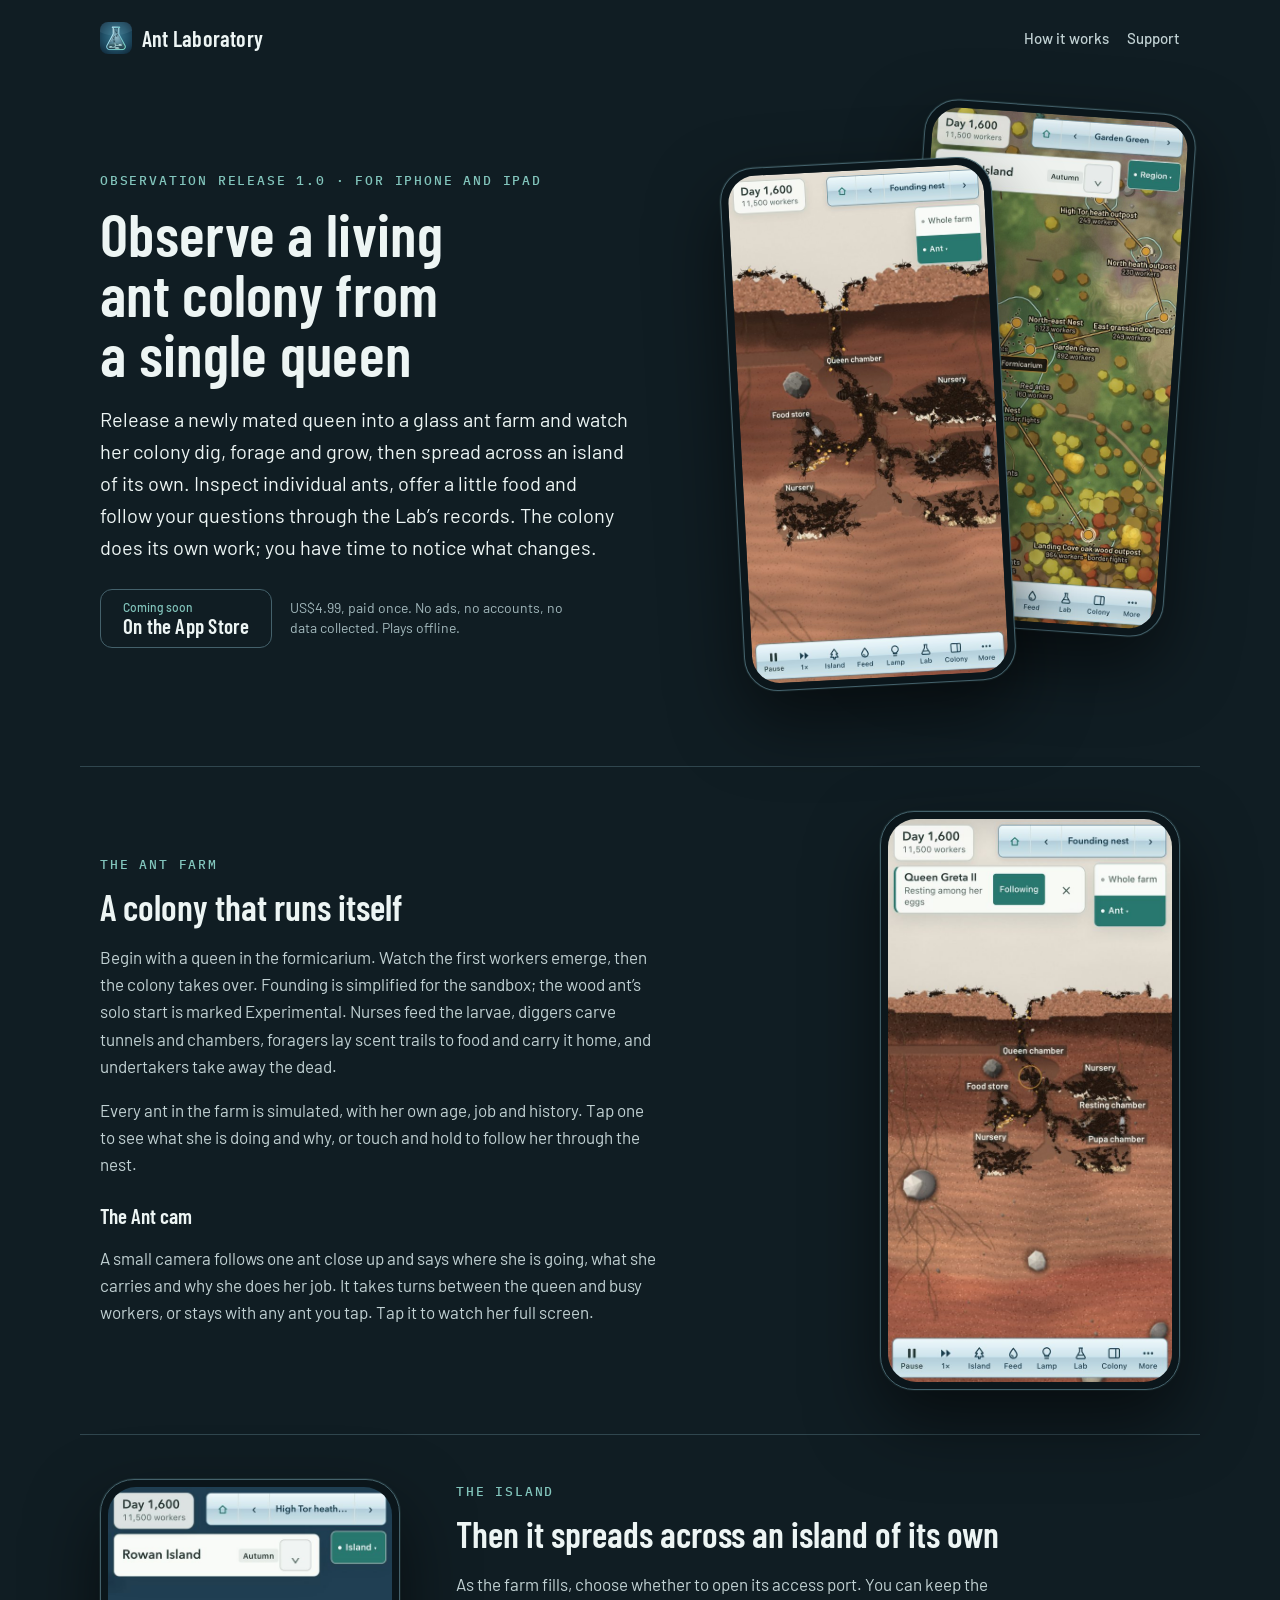
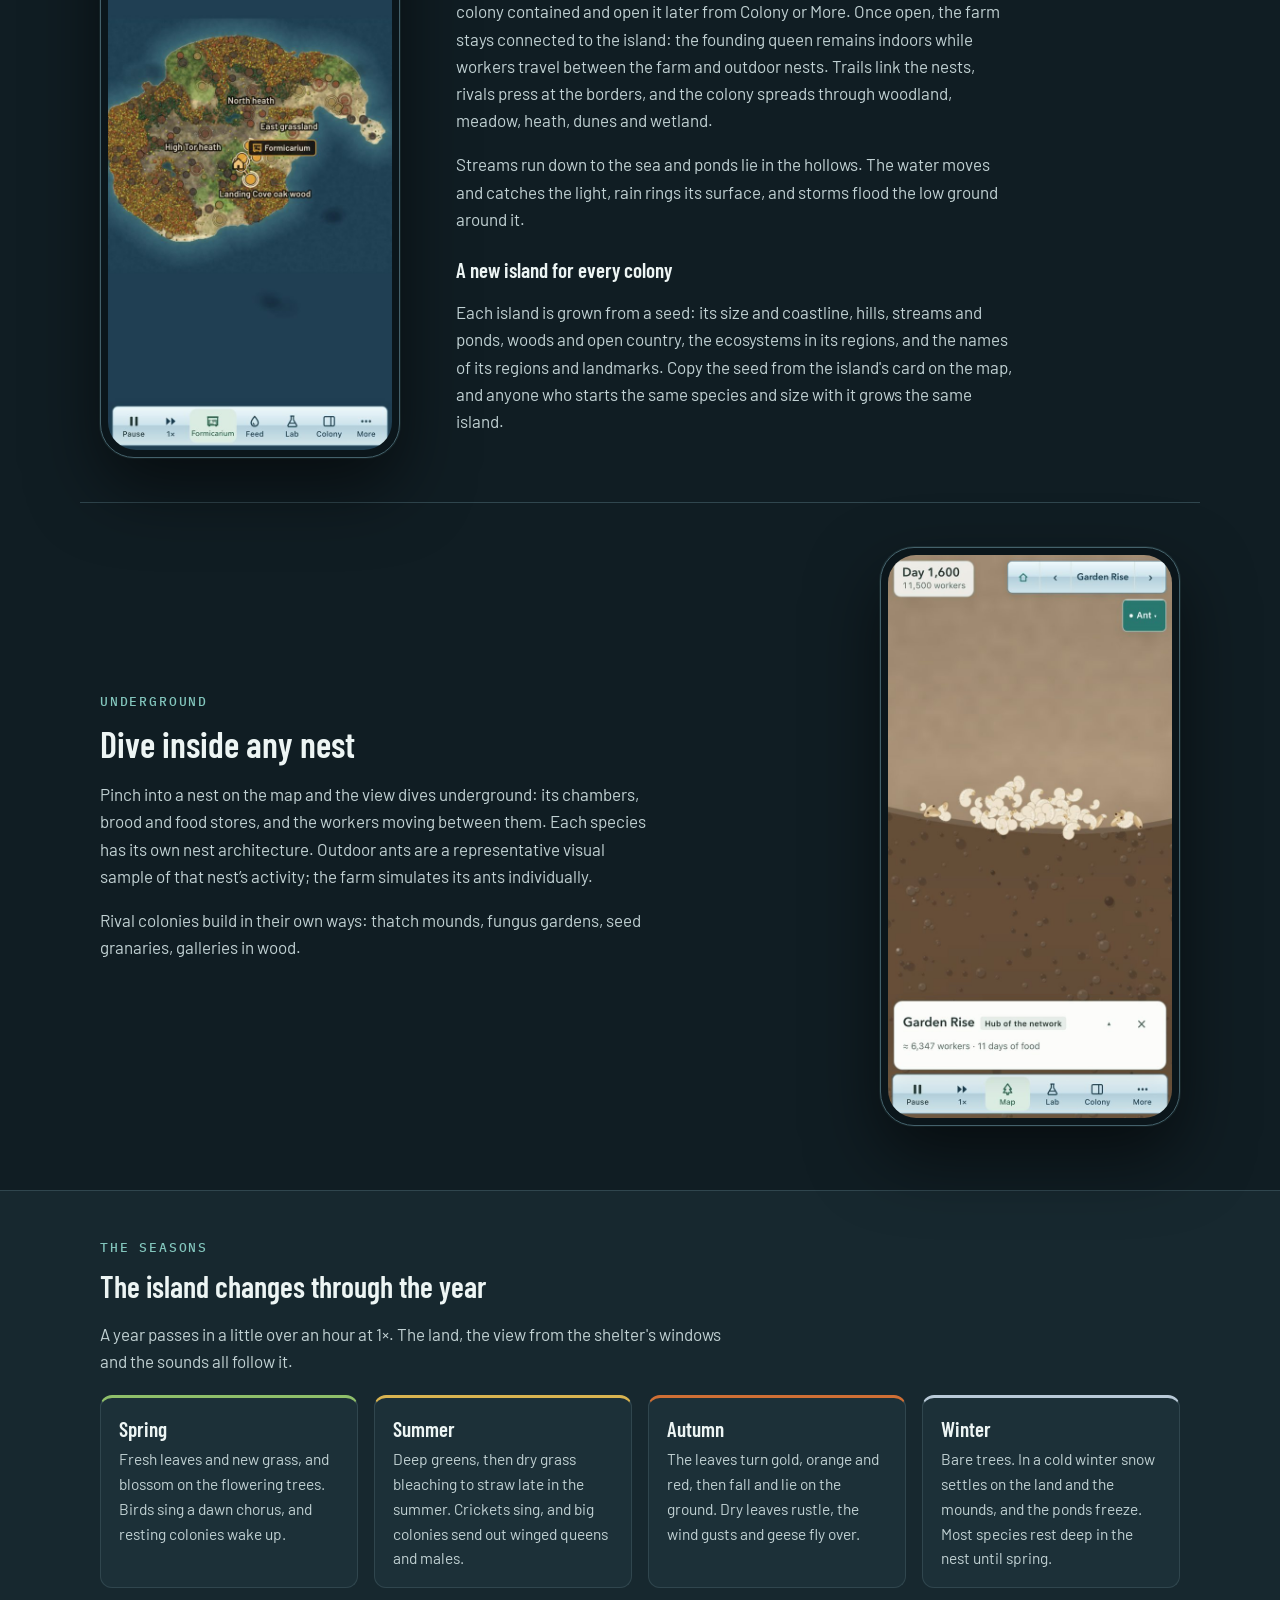
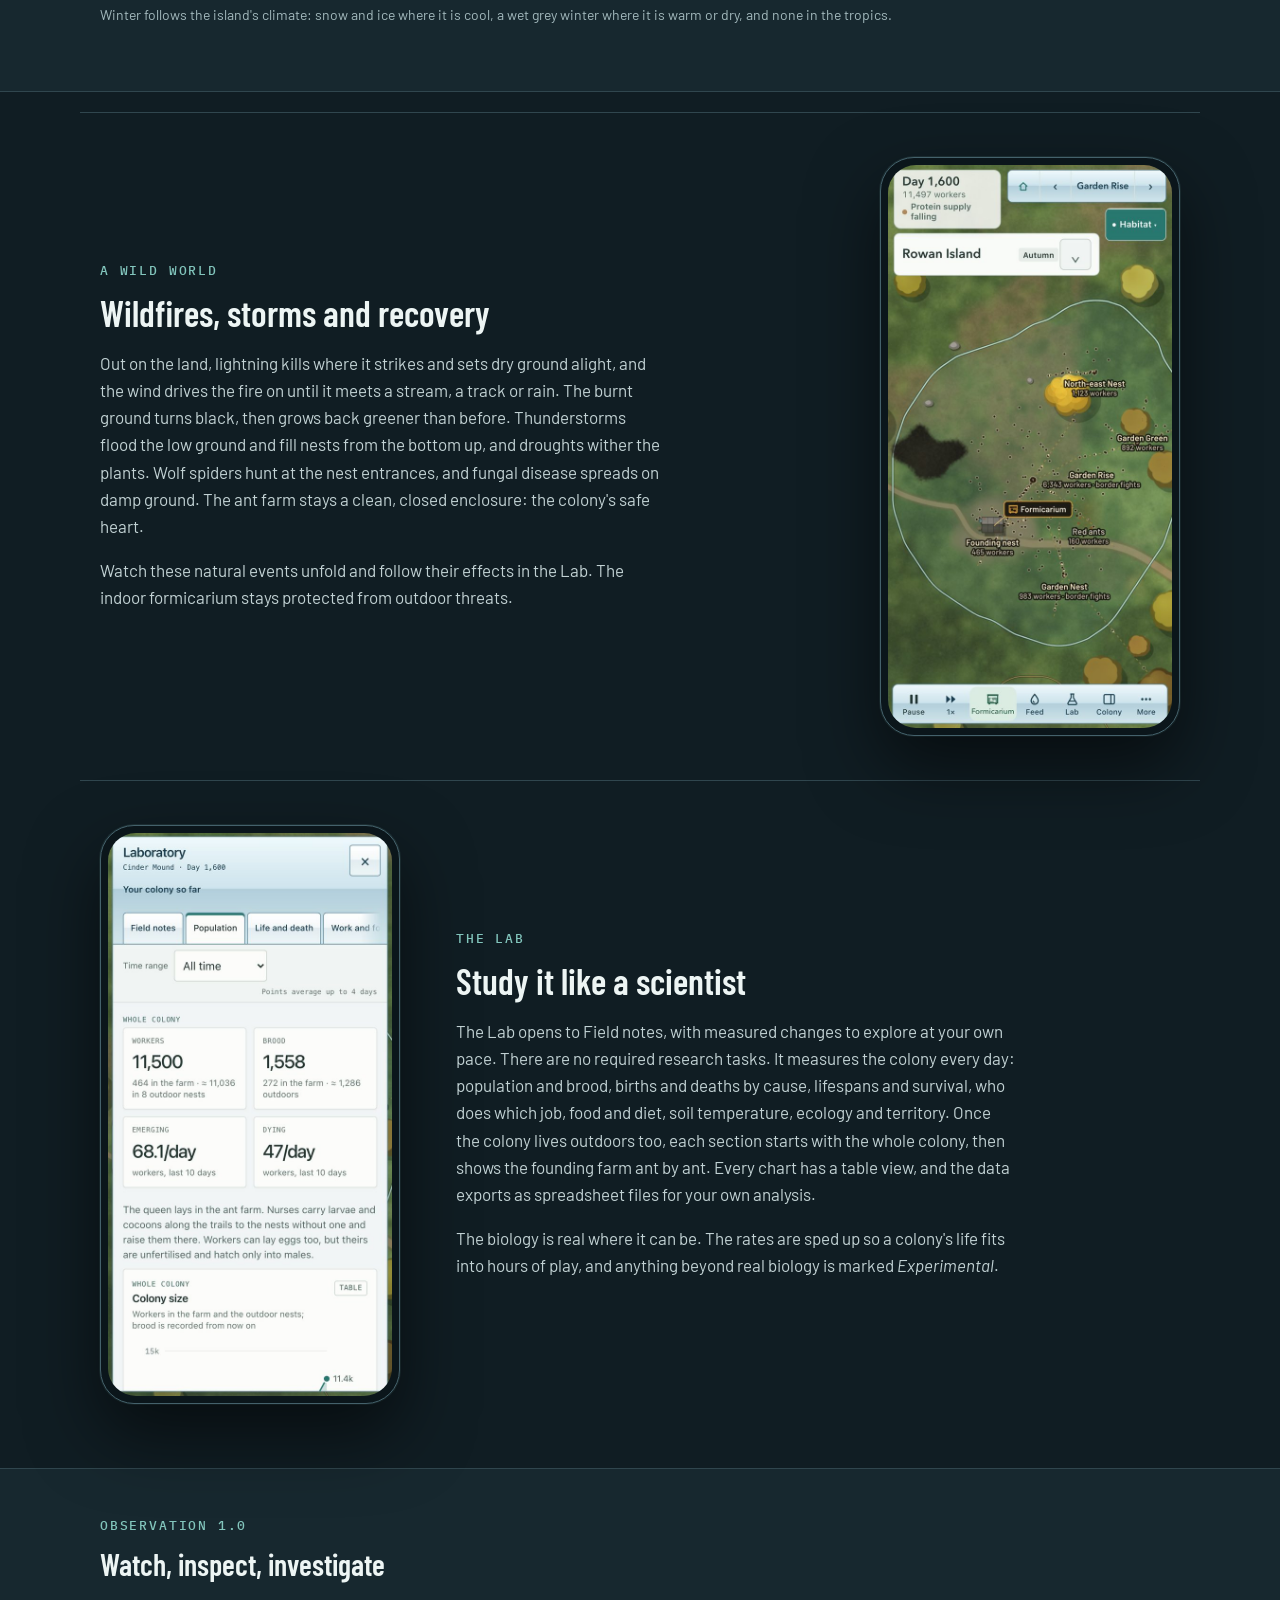
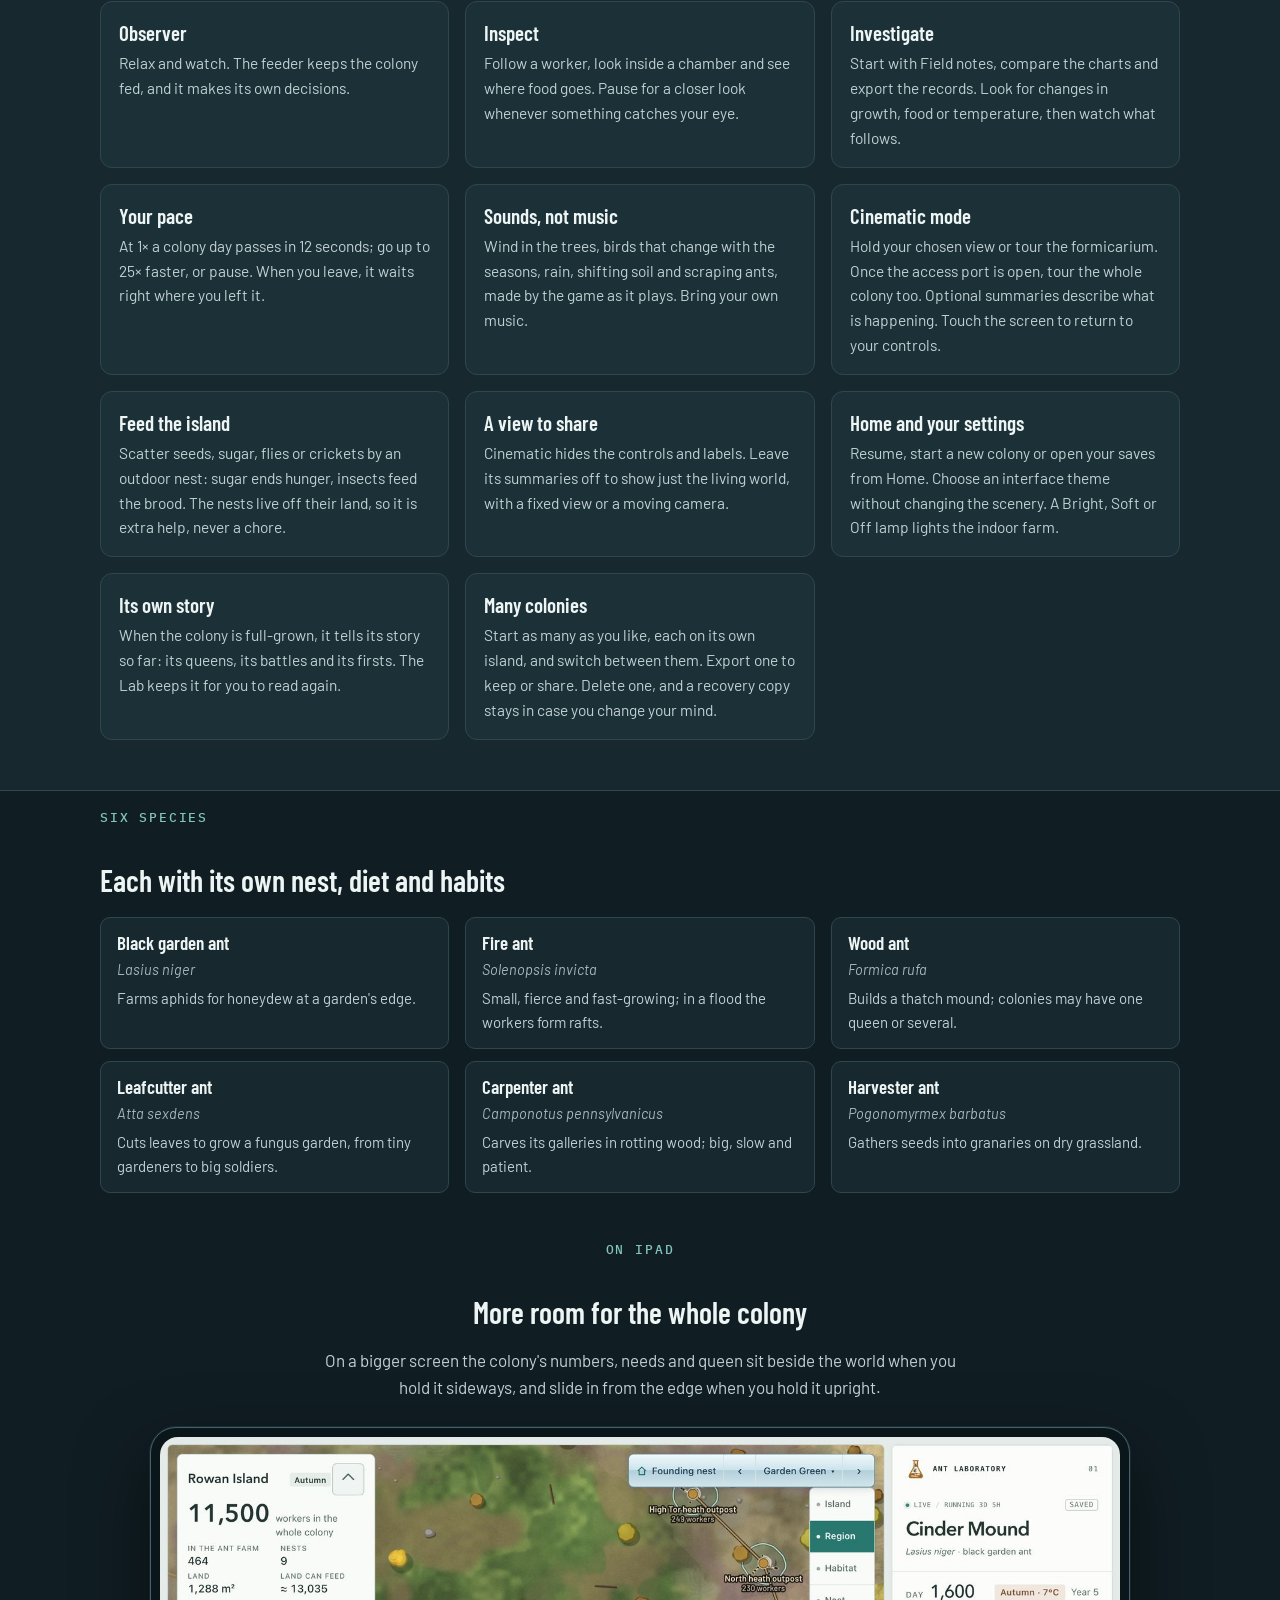
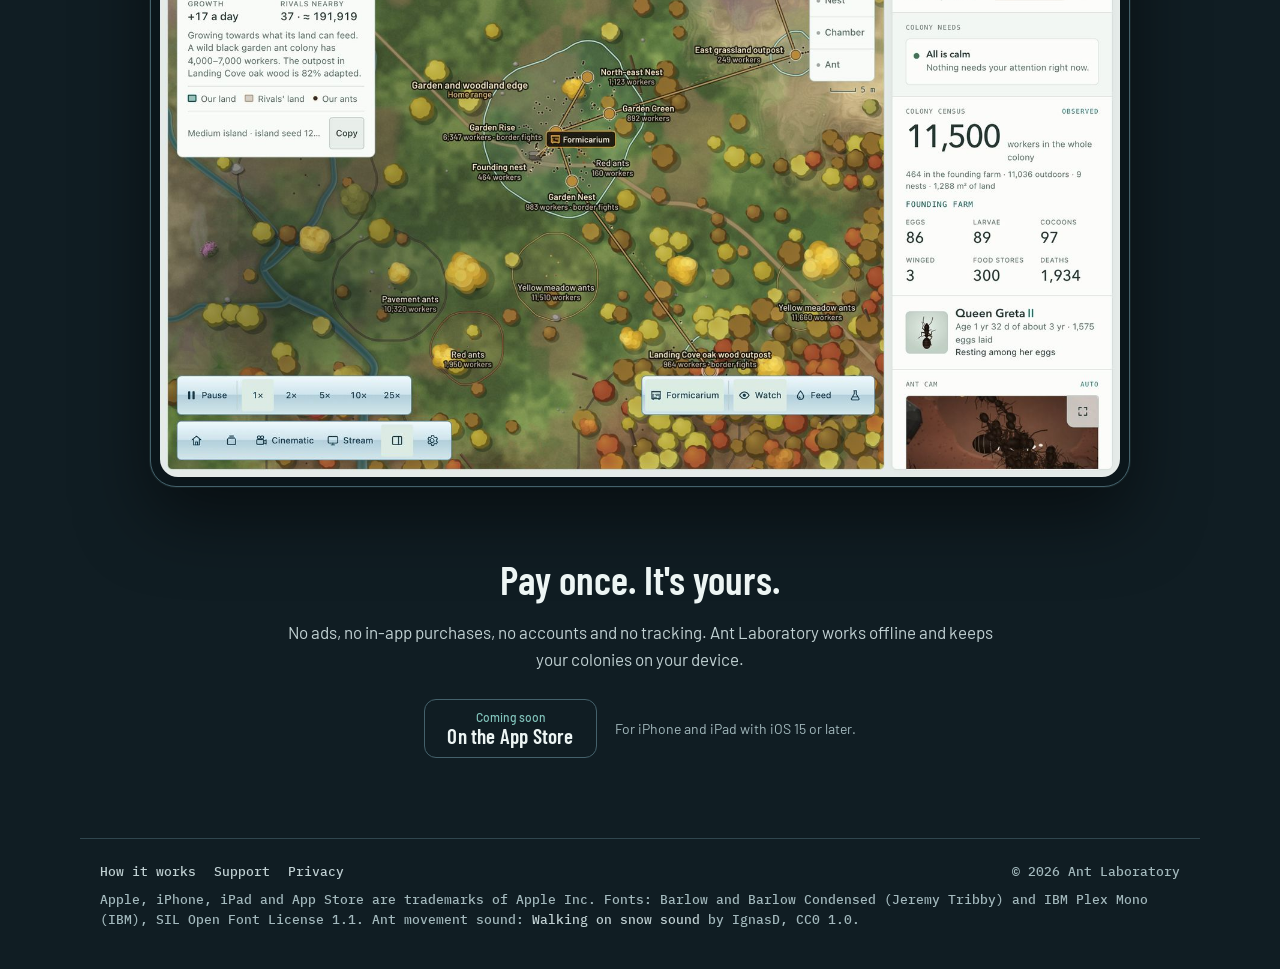
==== index.html @ 8b2e8799 "Document final movement sound and cycling lamp" ====
<!doctype html>
<html lang="en">
<head>
<meta charset="utf-8">
<meta name="viewport" content="width=device-width, initial-scale=1">
<title>Ant Laboratory — observe and study a living ant colony</title>
<meta name="description" content="Ant Laboratory is a living ant colony for iPhone and iPad. Release one mated queen, follow her workers close up with the Ant cam, watch the colony spread across an island grown from a seed as the seasons turn, and investigate its records in the Lab. One purchase, no ads, no accounts, no data collected.">
<meta name="theme-color" content="#101d23">
<link rel="icon" href="favicon.svg" type="image/svg+xml">
<link rel="icon" href="favicon-32.png" type="image/png" sizes="32x32">
<link rel="apple-touch-icon" href="apple-touch-icon.png">
<meta property="og:type" content="website">
<meta property="og:site_name" content="Ant Laboratory">
<meta property="og:title" content="Ant Laboratory — observe and study a living ant colony">
<meta property="og:description" content="Release one mated queen, watch her colony dig, forage and spread across an island of its own, and study every generation in the Lab. For iPhone and iPad.">
<meta property="og:image" content="og-image.jpg">
<meta property="og:image:width" content="1200">
<meta property="og:image:height" content="630">
<meta name="twitter:card" content="summary_large_image">
<meta name="twitter:title" content="Ant Laboratory — observe and study a living ant colony">
<meta name="twitter:description" content="Release one mated queen, watch her colony dig, forage and spread across an island of its own, and study every generation in the Lab. For iPhone and iPad.">
<meta name="twitter:image" content="og-image.jpg">
<link rel="stylesheet" href="fonts/fonts.css">
<link rel="stylesheet" href="page.css">
<script src="site-config.js"></script>
<script src="site.js" defer></script>
</head>
<body>
<header class="nav wrap-w">
  <a class="brand" href="./"><img src="icon-64.png" alt="" width="32" height="32">Ant Laboratory</a>
  <nav aria-label="Site"><a href="about.html">How it works</a><a href="support.html">Support</a><a data-forum hidden>Community</a></nav>
</header>

<main>
  <section class="hero wrap-w">
    <div class="hero-t">
      <p class="kick">Observation release 1.0 · For iPhone and iPad</p>
      <h1>Observe a living ant colony from a single queen</h1>
      <p class="lede">Release a newly mated queen into a glass ant farm and watch her colony dig, forage and grow, then spread across an island of its own. Inspect individual ants, offer a little food and follow your questions through the Lab’s records. The colony does its own work; you have time to notice what changes.</p>
      <div class="get">
        <a class="store" data-store><span class="st-k">Coming soon</span> <span class="st-t">On the App Store</span></a>
        <p class="fine"><span data-price>US$4.99</span>, paid once. No ads, no accounts, no data collected. Plays offline.</p>
      </div>
    </div>
    <div class="hero-p">
      <figure class="phone back"><img src="img/phone-island.jpg" width="600" height="1190" alt="The island seen from above: the colony's outdoor nests joined by trails, rival colonies around them, and woods in their autumn colours."></figure>
      <figure class="phone front"><img src="img/phone-farm.jpg" width="600" height="1190" alt="Inside the glass ant farm: tunnels and chambers dug through layers of soil, crowded with workers."></figure>
    </div>
  </section>

  <section class="feat wrap-w">
    <figure class="phone"><img src="img/phone-queen.jpg" width="600" height="1190" loading="lazy" alt="Close up in the ant farm: the queen among her workers, with a card saying what she is doing."></figure>
    <div class="t">
      <p class="kick">The ant farm</p>
      <h2>A colony that runs itself</h2>
      <p>Begin with a queen in the formicarium. Watch the first workers emerge, then the colony takes over. Founding is simplified for the sandbox; the wood ant’s solo start is marked Experimental. Nurses feed the larvae, diggers carve tunnels and chambers, foragers lay scent trails to food and carry it home, and undertakers take away the dead.</p>
      <p>Every ant in the farm is simulated, with her own age, job and history. Tap one to see what she is doing and why, or touch and hold to follow her through the nest.</p>
      <h3>The Ant cam</h3>
      <p>A small camera follows one ant close up and says where she is going, what she carries and why she does her job. It takes turns between the queen and busy workers, or stays with any ant you tap. Tap it to watch her full screen.</p>
    </div>
  </section>

  <section class="feat wrap-w">
    <figure class="phone"><img src="img/phone-island-whole.jpg" width="600" height="1190" loading="lazy" alt="The whole island from above: woods, heath and bays, with the colony's nests and outposts marked."></figure>
    <div class="t">
      <p class="kick">The island</p>
      <h2>Then it spreads across an island of its own</h2>
      <p>As the farm fills, choose whether to open its access port. You can keep the colony contained and open it later from Colony or More. Once open, the farm stays connected to the island: the founding queen remains indoors while workers travel between the farm and outdoor nests. Trails link the nests, rivals press at the borders, and the colony spreads through woodland, meadow, heath, dunes and wetland.</p>
      <p>Streams run down to the sea and ponds lie in the hollows. The water moves and catches the light, rain rings its surface, and storms flood the low ground around it.</p>
      <h3>A new island for every colony</h3>
      <p>Each island is grown from a seed: its size and coastline, hills, streams and ponds, woods and open country, the ecosystems in its regions, and the names of its regions and landmarks. Copy the seed from the island's card on the map, and anyone who starts the same species and size with it grows the same island.</p>
    </div>
  </section>

  <section class="feat wrap-w">
    <figure class="phone"><img src="img/phone-nest.jpg" width="600" height="1190" loading="lazy" alt="Inside an outdoor nest: nurseries, food stores, resting chambers and a refuse chamber, joined by tunnels."></figure>
    <div class="t">
      <p class="kick">Underground</p>
      <h2>Dive inside any nest</h2>
      <p>Pinch into a nest on the map and the view dives underground: its chambers, brood and food stores, and the workers moving between them. Each species has its own nest architecture. Outdoor ants are a representative visual sample of that nest’s activity; the farm simulates its ants individually.</p>
      <p>Rival colonies build in their own ways: thatch mounds, fungus gardens, seed granaries, galleries in wood.</p>
    </div>
  </section>

  <section class="band">
    <div class="wrap-w">
      <p class="kick">The seasons</p>
      <h2>The island changes through the year</h2>
      <p>A year passes in a little over an hour at 1×. The land, the view from the shelter's windows and the sounds all follow it.</p>
      <div class="grid4">
        <div class="card spring"><h3>Spring</h3><p>Fresh leaves and new grass, and blossom on the flowering trees. Birds sing a dawn chorus, and resting colonies wake up.</p></div>
        <div class="card summer"><h3>Summer</h3><p>Deep greens, then dry grass bleaching to straw late in the summer. Crickets sing, and big colonies send out winged queens and males.</p></div>
        <div class="card autumn"><h3>Autumn</h3><p>The leaves turn gold, orange and red, then fall and lie on the ground. Dry leaves rustle, the wind gusts and geese fly over.</p></div>
        <div class="card winter"><h3>Winter</h3><p>Bare trees. In a cold winter snow settles on the land and the mounds, and the ponds freeze. Most species rest deep in the nest until spring.</p></div>
      </div>
      <p class="fine">Winter follows the island's climate: snow and ice where it is cool, a wet grey winter where it is warm or dry, and none in the tropics.</p>
    </div>
  </section>

  <section class="feat wrap-w">
    <figure class="phone"><img src="img/phone-fire.jpg" width="600" height="1190" loading="lazy" alt="A wildfire spreading across dry ground near an outdoor nest in observation mode."></figure>
    <div class="t">
      <p class="kick">A wild world</p>
      <h2>Wildfires, storms and recovery</h2>
      <p>Out on the land, lightning kills where it strikes and sets dry ground alight, and the wind drives the fire on until it meets a stream, a track or rain. The burnt ground turns black, then grows back greener than before. Thunderstorms flood the low ground and fill nests from the bottom up, and droughts wither the plants. Wolf spiders hunt at the nest entrances, and fungal disease spreads on damp ground. The ant farm stays a clean, closed enclosure: the colony's safe heart.</p>
      <p>Watch these natural events unfold and follow their effects in the Lab. The indoor formicarium stays protected from outdoor threats.</p>
    </div>
  </section>

  <section class="feat wrap-w">
    <figure class="phone"><img src="img/phone-lab.jpg" width="600" height="1190" loading="lazy" alt="The Lab: the colony's workers, brood and winged ants, and a chart of colony size over the years."></figure>
    <div class="t">
      <p class="kick">The Lab</p>
      <h2>Study it like a scientist</h2>
      <p>The Lab opens to Field notes, with measured changes to explore at your own pace. There are no required research tasks. It measures the colony every day: population and brood, births and deaths by cause, lifespans and survival, who does which job, food and diet, soil temperature, ecology and territory. Once the colony lives outdoors too, each section starts with the whole colony, then shows the founding farm ant by ant. Every chart has a table view, and the data exports as spreadsheet files for your own analysis.</p>
      <p>The biology is real where it can be. The rates are sped up so a colony's life fits into hours of play, and anything beyond real biology is marked <i>Experimental</i>.</p>
    </div>
  </section>

  <section class="band">
    <div class="wrap-w">
      <p class="kick">Observation 1.0</p>
      <h2>Watch, inspect, investigate</h2>
      <div class="grid3">
        <div class="card"><h3>Observer</h3><p>Relax and watch. The feeder keeps the colony fed, and it makes its own decisions.</p></div>
        <div class="card"><h3>Inspect</h3><p>Follow a worker, look inside a chamber and see where food goes. Pause for a closer look whenever something catches your eye.</p></div>
        <div class="card"><h3>Investigate</h3><p>Start with Field notes, compare the charts and export the records. Look for changes in growth, food or temperature, then watch what follows.</p></div>
        <div class="card"><h3>Your pace</h3><p>At 1× a colony day passes in 12 seconds; go up to 25× faster, or pause. When you leave, it waits right where you left it.</p></div>
        <div class="card"><h3>Sounds, not music</h3><p>Wind in the trees, birds that change with the seasons, rain, shifting soil and scraping ants, made by the game as it plays. Bring your own music.</p></div>
        <div class="card"><h3>Cinematic mode</h3><p>Hold your chosen view or tour the formicarium. Once the access port is open, tour the whole colony too. Optional summaries describe what is happening. Touch the screen to return to your controls.</p></div>
        <div class="card"><h3>Feed the island</h3><p>Scatter seeds, sugar, flies or crickets by an outdoor nest: sugar ends hunger, insects feed the brood. The nests live off their land, so it is extra help, never a chore.</p></div>
        <div class="card"><h3>A view to share</h3><p>Cinematic hides the controls and labels. Leave its summaries off to show just the living world, with a fixed view or a moving camera.</p></div>
        <div class="card"><h3>Home and your settings</h3><p>Resume, start a new colony or open your saves from Home. Choose an interface theme without changing the scenery. A Bright, Soft or Off lamp lights the indoor farm.</p></div>
        <div class="card"><h3>Its own story</h3><p>When the colony is full-grown, it tells its story so far: its queens, its battles and its firsts. The Lab keeps it for you to read again.</p></div>
        <div class="card"><h3>Many colonies</h3><p>Start as many as you like, each on its own island, and switch between them. Export one to keep or share. Delete one, and a recovery copy stays in case you change your mind.</p></div>
      </div>
    </div>
  </section>

  <section class="wrap-w">
    <p class="kick">Six species</p>
    <h2>Each with its own nest, diet and habits</h2>
    <ul class="species">
      <li><b>Black garden ant</b><i>Lasius niger</i><span>Farms aphids for honeydew at a garden's edge.</span></li>
      <li><b>Fire ant</b><i>Solenopsis invicta</i><span>Small, fierce and fast-growing; in a flood the workers form rafts.</span></li>
      <li><b>Wood ant</b><i>Formica rufa</i><span>Builds a thatch mound; colonies may have one queen or several.</span></li>
      <li><b>Leafcutter ant</b><i>Atta sexdens</i><span>Cuts leaves to grow a fungus garden, from tiny gardeners to big soldiers.</span></li>
      <li><b>Carpenter ant</b><i>Camponotus pennsylvanicus</i><span>Carves its galleries in rotting wood; big, slow and patient.</span></li>
      <li><b>Harvester ant</b><i>Pogonomyrmex barbatus</i><span>Gathers seeds into granaries on dry grassland.</span></li>
    </ul>
  </section>

  <section class="ipad wrap-w">
    <p class="kick">On iPad</p>
    <h2>More room for the whole colony</h2>
    <p>On a bigger screen the colony's numbers, needs and queen sit beside the world when you hold it sideways, and slide in from the edge when you hold it upright.</p>
    <figure class="tablet"><img src="img/ipad-island.jpg" width="1600" height="1066" loading="lazy" alt="Ant Laboratory on iPad: the island map with the colony panel beside it."></figure>
  </section>

  <section class="promise wrap">
    <h2>Pay once. It's yours.</h2>
    <p>No ads, no in-app purchases, no accounts and no tracking. Ant Laboratory works offline and keeps your colonies on your device.</p>
    <div class="get">
      <a class="store" data-store><span class="st-k">Coming soon</span> <span class="st-t">On the App Store</span></a>
      <p class="fine">For iPhone and iPad with iOS 15 or later.</p>
    </div>
  </section>
</main>

<footer class="foot wrap-w">
  <nav aria-label="More"><a href="about.html">How it works</a><a href="support.html">Support</a><a href="privacy.html">Privacy</a><a data-forum hidden>Community</a></nav>
  <span>© <span data-year>2026</span> <span data-owner>Ant Laboratory</span></span>
  <span class="credits">Apple, iPhone, iPad and App Store are trademarks of Apple Inc. Fonts: Barlow and Barlow Condensed (Jeremy Tribby) and IBM Plex Mono (IBM), SIL Open Font License 1.1. Ant movement sound: <a href="https://opengameart.org/content/walking-on-snow-sound">Walking on snow sound</a> by IgnasD, CC0 1.0.</span>
</footer>
</body>
</html>
---- fonts/fonts.css ----
@font-face { font-family: 'Barlow'; font-style: normal; font-weight: 400; font-display: swap; src: url(barlow-latin-400-normal.woff2) format('woff2'); }
@font-face { font-family: 'Barlow'; font-style: italic; font-weight: 400; font-display: swap; src: url(barlow-latin-400-italic.woff2) format('woff2'); }
@font-face { font-family: 'Barlow'; font-style: normal; font-weight: 500; font-display: swap; src: url(barlow-latin-500-normal.woff2) format('woff2'); }
@font-face { font-family: 'Barlow'; font-style: normal; font-weight: 600; font-display: swap; src: url(barlow-latin-600-normal.woff2) format('woff2'); }
@font-face { font-family: 'Barlow Condensed'; font-style: normal; font-weight: 500; font-display: swap; src: url(barlow-condensed-latin-500-normal.woff2) format('woff2'); }
@font-face { font-family: 'Barlow Condensed'; font-style: normal; font-weight: 600; font-display: swap; src: url(barlow-condensed-latin-600-normal.woff2) format('woff2'); }
@font-face { font-family: 'IBM Plex Mono'; font-style: normal; font-weight: 400; font-display: swap; src: url(ibm-plex-mono-latin-400-normal.woff2) format('woff2'); }
@font-face { font-family: 'IBM Plex Mono'; font-style: normal; font-weight: 500; font-display: swap; src: url(ibm-plex-mono-latin-500-normal.woff2) format('woff2'); }
---- page.css ----
:root {
  color-scheme: dark;
  --room: #101d23; --panel: #17282f; --panel-2: #1c3038; --line: #30464e; --line-2: #44616b;
  --ink: #edf5f4; --ink-2: #c1d1d3; --ink-3: #a3b9bd;
  --amber: #82c5bc; --amber-2: #a8ded5; --amber-ink: #102c2e; --leaf: #8fbf6a;
  --f-cond: 'Barlow Condensed', 'Arial Narrow', sans-serif;
  --f-body: 'Barlow', 'Helvetica Neue', Arial, sans-serif;
  --f-mono: 'IBM Plex Mono', ui-monospace, Menlo, monospace;
}
* { box-sizing: border-box; }
html { -webkit-text-size-adjust: 100%; }
body { margin: 0; background: var(--room); color: var(--ink); font: 400 17px/1.6 var(--f-body); -webkit-font-smoothing: antialiased; }
img { max-width: 100%; height: auto; display: block; }
a { color: var(--amber-2); }
a:focus-visible, button:focus-visible { outline: 2px solid var(--amber-2); outline-offset: 3px; border-radius: 4px; }
.wrap { max-width: 760px; margin: 0 auto; padding: 0 20px; }
.wrap-w { max-width: 1120px; margin: 0 auto; padding: 0 20px; }

/* ---- top bar ---- */
.nav { display: flex; align-items: center; justify-content: space-between; gap: 16px; padding-top: 22px; padding-bottom: 22px; }
.brand { display: inline-flex; align-items: center; gap: 10px; color: var(--ink); text-decoration: none; font: 600 22px/1 var(--f-cond); letter-spacing: .01em; white-space: nowrap; }
.brand img { width: 32px; height: 32px; border-radius: 8px; }
.nav nav { display: flex; flex-wrap: wrap; justify-content: flex-end; gap: 4px 18px; }
.nav nav a { color: var(--ink-2); text-decoration: none; font: 500 15px/1 var(--f-body); padding: 8px 0; }
.nav nav a:hover, .nav nav a[aria-current="page"] { color: var(--ink); }
.nav nav a[aria-current="page"] { box-shadow: inset 0 -2px 0 var(--amber); }

/* ---- type ---- */
h1 { font: 600 44px/1.05 var(--f-cond); margin: 0 0 12px; text-wrap: balance; letter-spacing: .005em; }
h2 { font: 600 30px/1.12 var(--f-cond); margin: 40px 0 10px; text-wrap: balance; }
h3 { font: 600 21px/1.2 var(--f-cond); margin: 24px 0 6px; }
p, li { color: var(--ink-2); }
.lede { font-size: 19px; color: var(--ink); }
.kick { font: 500 13px/1 var(--f-mono); letter-spacing: .14em; text-transform: uppercase; color: var(--amber); margin: 0 0 16px; }
.fine { font-size: 14px; color: var(--ink-3); }
ul { padding-left: 1.2em; }
li { margin: 5px 0; }
b, strong { color: var(--ink); font-weight: 600; }
code { font: 500 0.84em/1 var(--f-mono); color: var(--ink); overflow-wrap: anywhere; }
kbd { font: 500 13px/1 var(--f-mono); background: #243e47; border: 1px solid var(--line); border-radius: 3px; padding: 2px 5px; color: var(--ink); }
.note { border-left: 3px solid var(--amber); background: var(--panel); padding: 12px 16px; border-radius: 0 6px 6px 0; margin: 18px 0; }
.note p { margin: 0; }

/* ---- the App Store button ---- */
.store { display: inline-flex; flex-direction: column; justify-content: center; min-height: 56px; padding: 10px 22px; border-radius: 12px; background: var(--amber); color: var(--amber-ink); text-decoration: none; line-height: 1.1; }
.store .st-k { font: 500 12px/1.2 var(--f-body); opacity: .82; }
.store .st-t { font: 600 21px/1.1 var(--f-cond); letter-spacing: .01em; }
.store:hover { background: var(--amber-2); }
.store:not([href]) { background: transparent; color: var(--ink); border: 1px solid var(--line-2); cursor: default; }
.store:not([href]) .st-k { color: var(--amber); opacity: 1; }
.get { display: flex; flex-wrap: wrap; align-items: center; gap: 14px 18px; margin-top: 26px; }
.get .fine { margin: 0; max-width: 300px; line-height: 1.45; }

/* ---- phones ---- */
.phone { margin: 0; border-radius: 34px; padding: 7px; background: #0b161b; border: 1px solid #44616b; box-shadow: 0 30px 70px rgba(0,0,0,.55), 0 0 0 1px rgba(130,197,188,.12); }
.phone img { width: 100%; aspect-ratio: 400 / 793; object-fit: cover; border-radius: 28px; background: #1c3038; }
.tablet { margin: 0; border-radius: 26px; padding: 9px; background: #0b161b; border: 1px solid #44616b; box-shadow: 0 30px 70px rgba(0,0,0,.5), 0 0 0 1px rgba(130,197,188,.12); }
.tablet img { width: 100%; aspect-ratio: 1316 / 877; object-fit: cover; border-radius: 18px; background: #1c3038; }

/* ---- the home page ---- */
.hero { display: grid; grid-template-columns: minmax(0, 1.05fr) minmax(0, 1fr); gap: 40px; align-items: center; padding-top: 30px; padding-bottom: 50px; }
.hero h1 { font-size: 60px; line-height: 1; margin-bottom: 18px; }
.hero .lede { font-size: 20px; max-width: 540px; }
.hero-p { position: relative; height: 610px; }
.hero-p .phone { position: absolute; width: 272px; }
.hero-p .back { right: 0; top: 0; transform: rotate(4deg); opacity: .96; }
.hero-p .front { right: 176px; top: 56px; transform: rotate(-3deg); }
.feat { display: grid; grid-template-columns: 300px minmax(0, 1fr); gap: 56px; align-items: center; padding-top: 44px; padding-bottom: 44px; border-top: 1px solid var(--line); }
.feat:nth-of-type(even) { grid-template-columns: minmax(0, 1fr) 300px; }
.feat:nth-of-type(even) .phone { order: 2; }
.feat h2 { margin-top: 0; font-size: 36px; }
.feat .t { max-width: 560px; }
.feat ul { margin: 12px 0 0; }
.band { background: var(--panel); border-top: 1px solid var(--line); border-bottom: 1px solid var(--line); padding: 50px 0; margin: 20px 0; }
.band h2 { margin-top: 0; }
.grid3 { display: grid; grid-template-columns: repeat(3, minmax(0, 1fr)); gap: 16px; margin-top: 20px; }
.grid4 { display: grid; grid-template-columns: repeat(4, minmax(0, 1fr)); gap: 16px; margin: 20px 0 16px; }
.band h2 + p { max-width: 640px; }
/* the season cards: a line of each season's colour along the top */
.grid4 .card { border-top: 3px solid var(--season, var(--line)); }
.spring { --season: #8fbf6a; } .summer { --season: #d9b451; } .autumn { --season: #cf6f35; } .winter { --season: #b9cad8; }
.card { background: var(--panel-2); border: 1px solid var(--line); border-radius: 12px; padding: 18px 18px 16px; }
.card h3 { margin: 0 0 6px; }
.card p { margin: 0; font-size: 15.5px; }
.species { display: grid; grid-template-columns: repeat(3, minmax(0, 1fr)); gap: 12px 16px; margin: 20px 0 0; padding: 0; list-style: none; }
.species li { margin: 0; padding: 14px 16px; border: 1px solid var(--line); border-radius: 10px; background: var(--panel); }
.species b { display: block; font: 600 19px/1.2 var(--f-cond); }
.species i { color: var(--ink-3); font-size: 14.5px; }
.species span { display: block; font-size: 15px; margin-top: 4px; }
.ipad { padding-top: 50px; padding-bottom: 20px; text-align: center; }
.ipad .tablet { max-width: 980px; margin: 26px auto 0; }
.ipad p { max-width: 640px; margin-left: auto; margin-right: auto; }
.promise { text-align: center; padding-top: 50px; padding-bottom: 20px; }
.promise h2 { font-size: 40px; margin-top: 0; }
.promise .get { justify-content: center; }
.promise .get .fine { text-align: left; }

/* ---- footer ---- */
.foot { margin-top: 60px; padding-top: 22px; padding-bottom: 40px; border-top: 1px solid var(--line); display: flex; flex-wrap: wrap; gap: 8px 20px; justify-content: space-between; font: 500 12.5px/1.6 var(--f-mono); color: var(--ink-3); }
.foot nav { display: flex; flex-wrap: wrap; gap: 6px 18px; }
.foot a { color: var(--ink-2); text-decoration: none; }
.foot a:hover { color: var(--ink); text-decoration: underline; }
.foot .credits { flex-basis: 100%; }

/* ---- reading pages ---- */
.doc { padding-top: 8px; }
.doc h1 { margin-top: 10px; }
.toc { display: flex; flex-wrap: wrap; gap: 8px; margin: 18px 0 8px; padding: 0; list-style: none; }
.toc li { margin: 0; }
.toc a { display: inline-block; padding: 6px 11px; border: 1px solid var(--line-2); border-radius: 999px; color: var(--ink-2); text-decoration: none; font: 500 14px/1.2 var(--f-body); }
.toc a:hover { color: var(--ink); border-color: var(--amber); }
.faq details { border: 1px solid var(--line); border-radius: 10px; background: var(--panel); margin: 10px 0; }
.faq summary { cursor: pointer; padding: 14px 44px 14px 16px; font: 600 19px/1.25 var(--f-cond); color: var(--ink); list-style: none; position: relative; }
.faq summary::-webkit-details-marker { display: none; }
.faq summary::after { content: '+'; position: absolute; right: 16px; top: 12px; font: 500 22px/1 var(--f-body); color: var(--amber); }
.faq details[open] summary::after { content: '–'; }
.faq details > div { padding: 0 16px 6px; }
.faq details > div p:first-child { margin-top: 0; }
.contact { display: grid; grid-template-columns: repeat(2, minmax(0, 1fr)); gap: 14px; margin-top: 16px; }
.contact .card a.big { display: inline-block; margin-top: 8px; font: 600 18px/1.3 var(--f-body); overflow-wrap: anywhere; }
[hidden] { display: none !important; }

@media (max-width: 980px) {
  .hero { grid-template-columns: minmax(0, 1fr); gap: 20px; }
  .hero h1 { font-size: 50px; }
  .hero-p { height: 560px; max-width: 480px; width: 100%; margin: 0 auto; }
  .hero-p .back { right: 4%; }
  .hero-p .front { right: auto; left: 4%; }
  .feat, .feat:nth-of-type(even) { grid-template-columns: 240px minmax(0, 1fr); gap: 32px; }
  .feat:nth-of-type(even) .phone { order: 0; }
  .grid3, .grid4, .species { grid-template-columns: repeat(2, minmax(0, 1fr)); }
}
@media (max-width: 640px) {
  body { font-size: 16px; }
  h1 { font-size: 38px; }
  .hero h1 { font-size: 42px; }
  .hero .lede { font-size: 18px; }
  .hero-p { height: 470px; }
  .hero-p .phone { width: 212px; }
  .feat, .feat:nth-of-type(even) { grid-template-columns: minmax(0, 1fr); gap: 22px; padding-top: 34px; padding-bottom: 34px; }
  .feat .phone { width: min(260px, 72vw); margin: 0 auto; }
  .feat h2 { font-size: 31px; }
  .grid3, .grid4, .species, .contact { grid-template-columns: minmax(0, 1fr); }
  .promise h2 { font-size: 34px; }
  .nav { padding-top: 16px; padding-bottom: 12px; }
  .nav nav { gap: 2px 14px; }
}
@media (max-width: 380px) {
  .brand { font-size: 19px; }
  .hero-p { height: 420px; }
  .hero-p .phone { width: 188px; }
}
@media (prefers-reduced-motion: no-preference) { html { scroll-behavior: smooth; } }
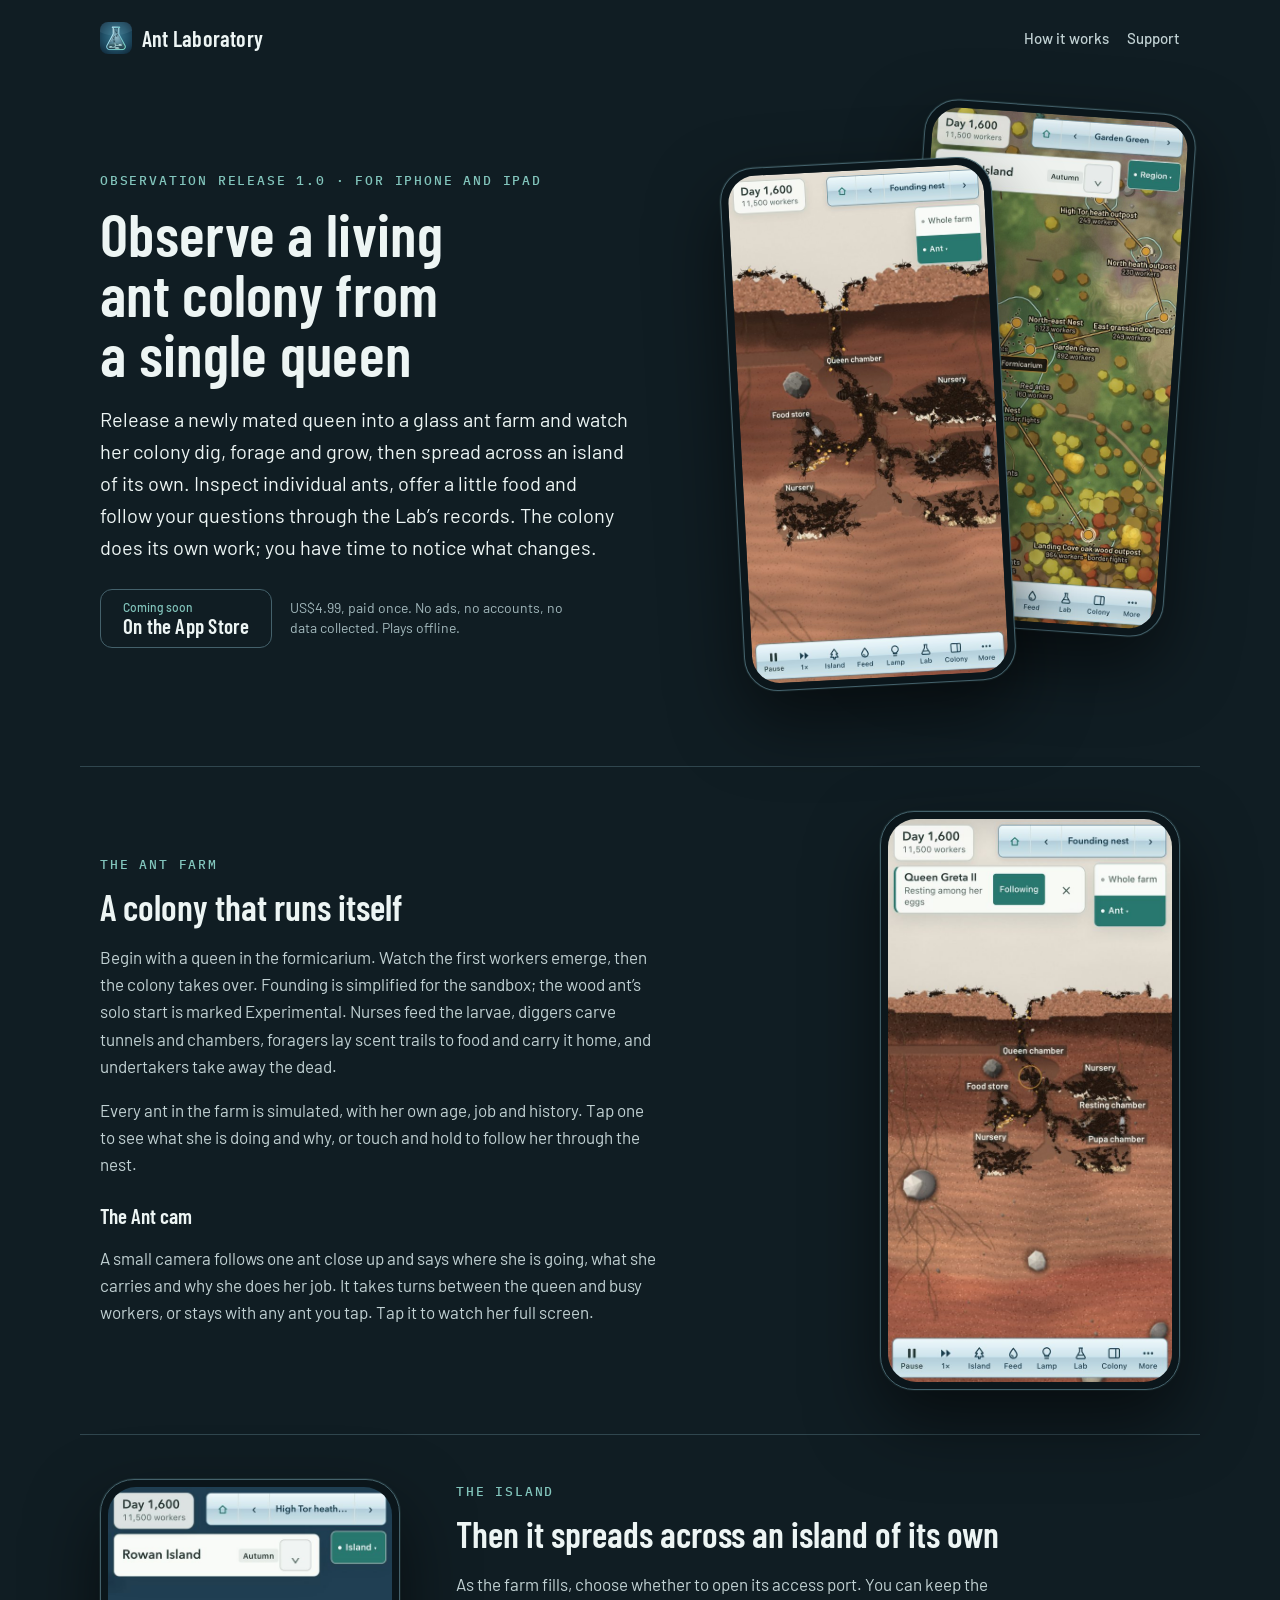
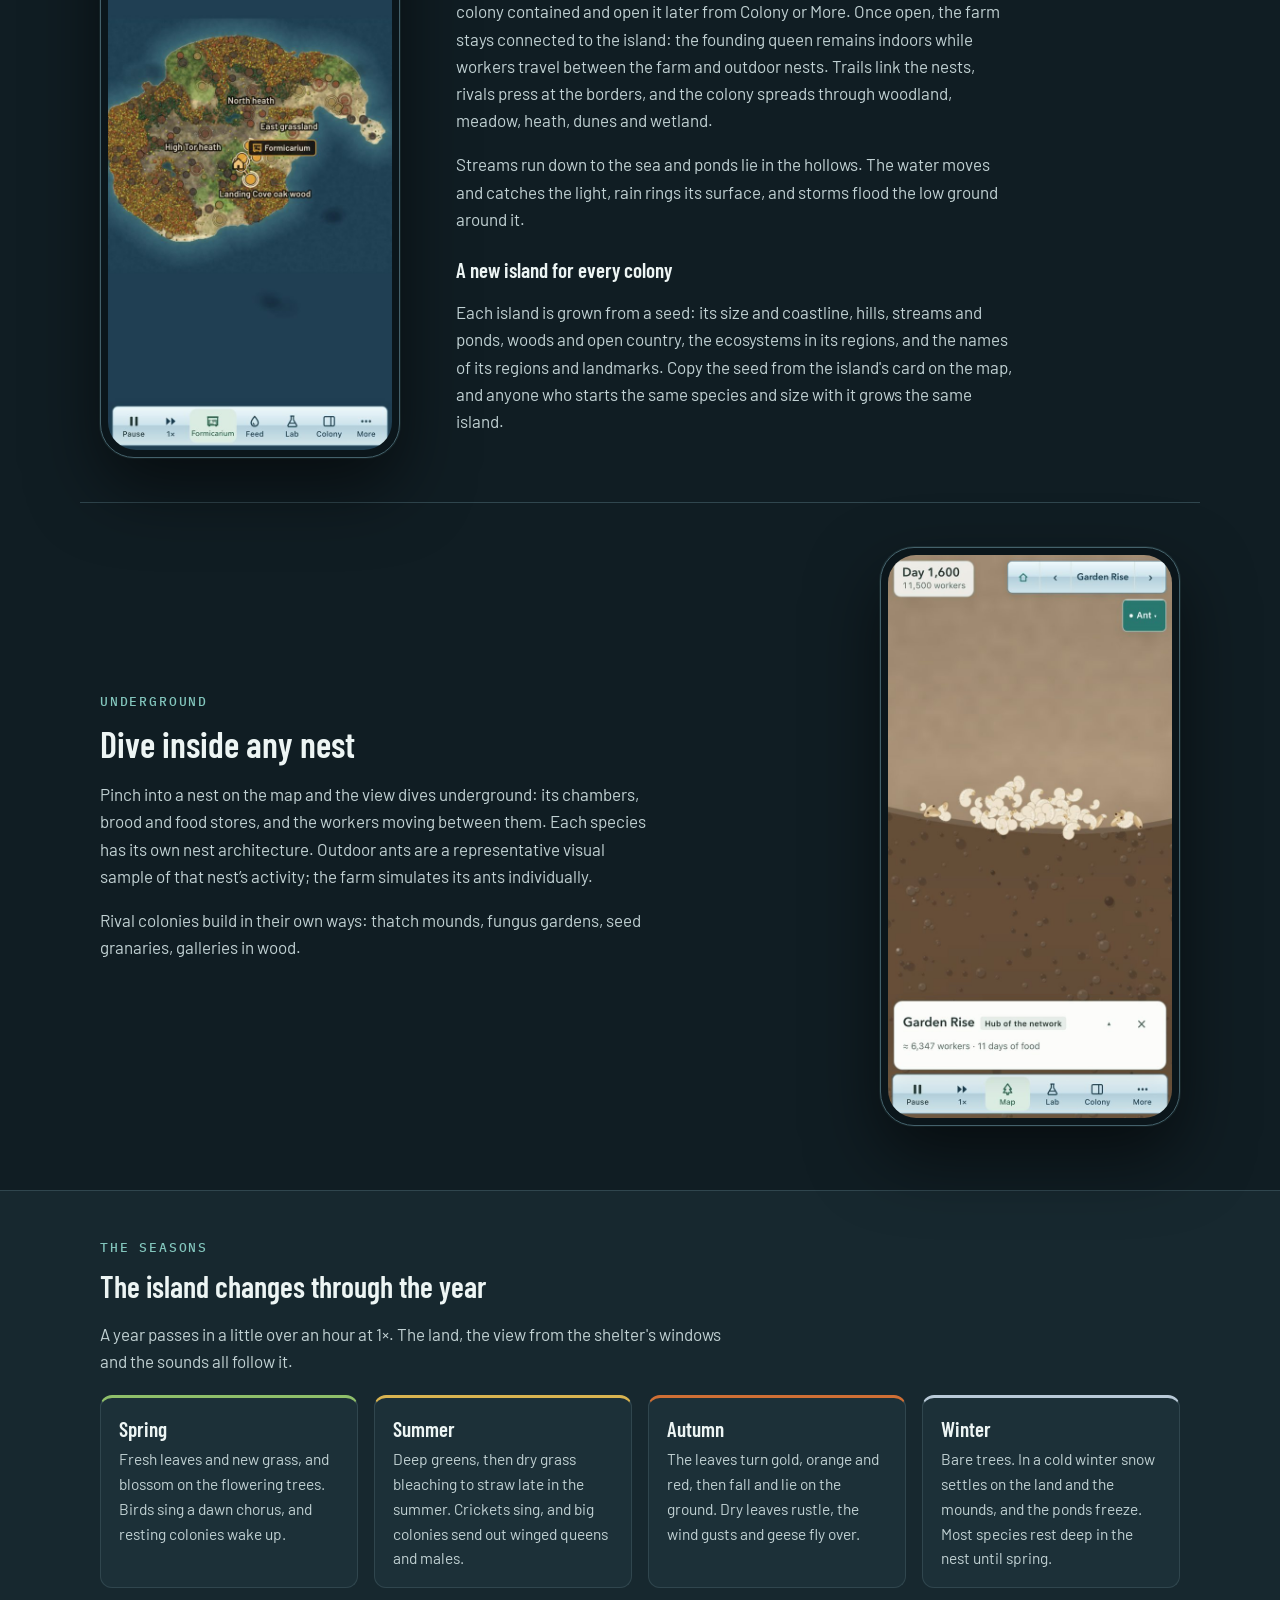
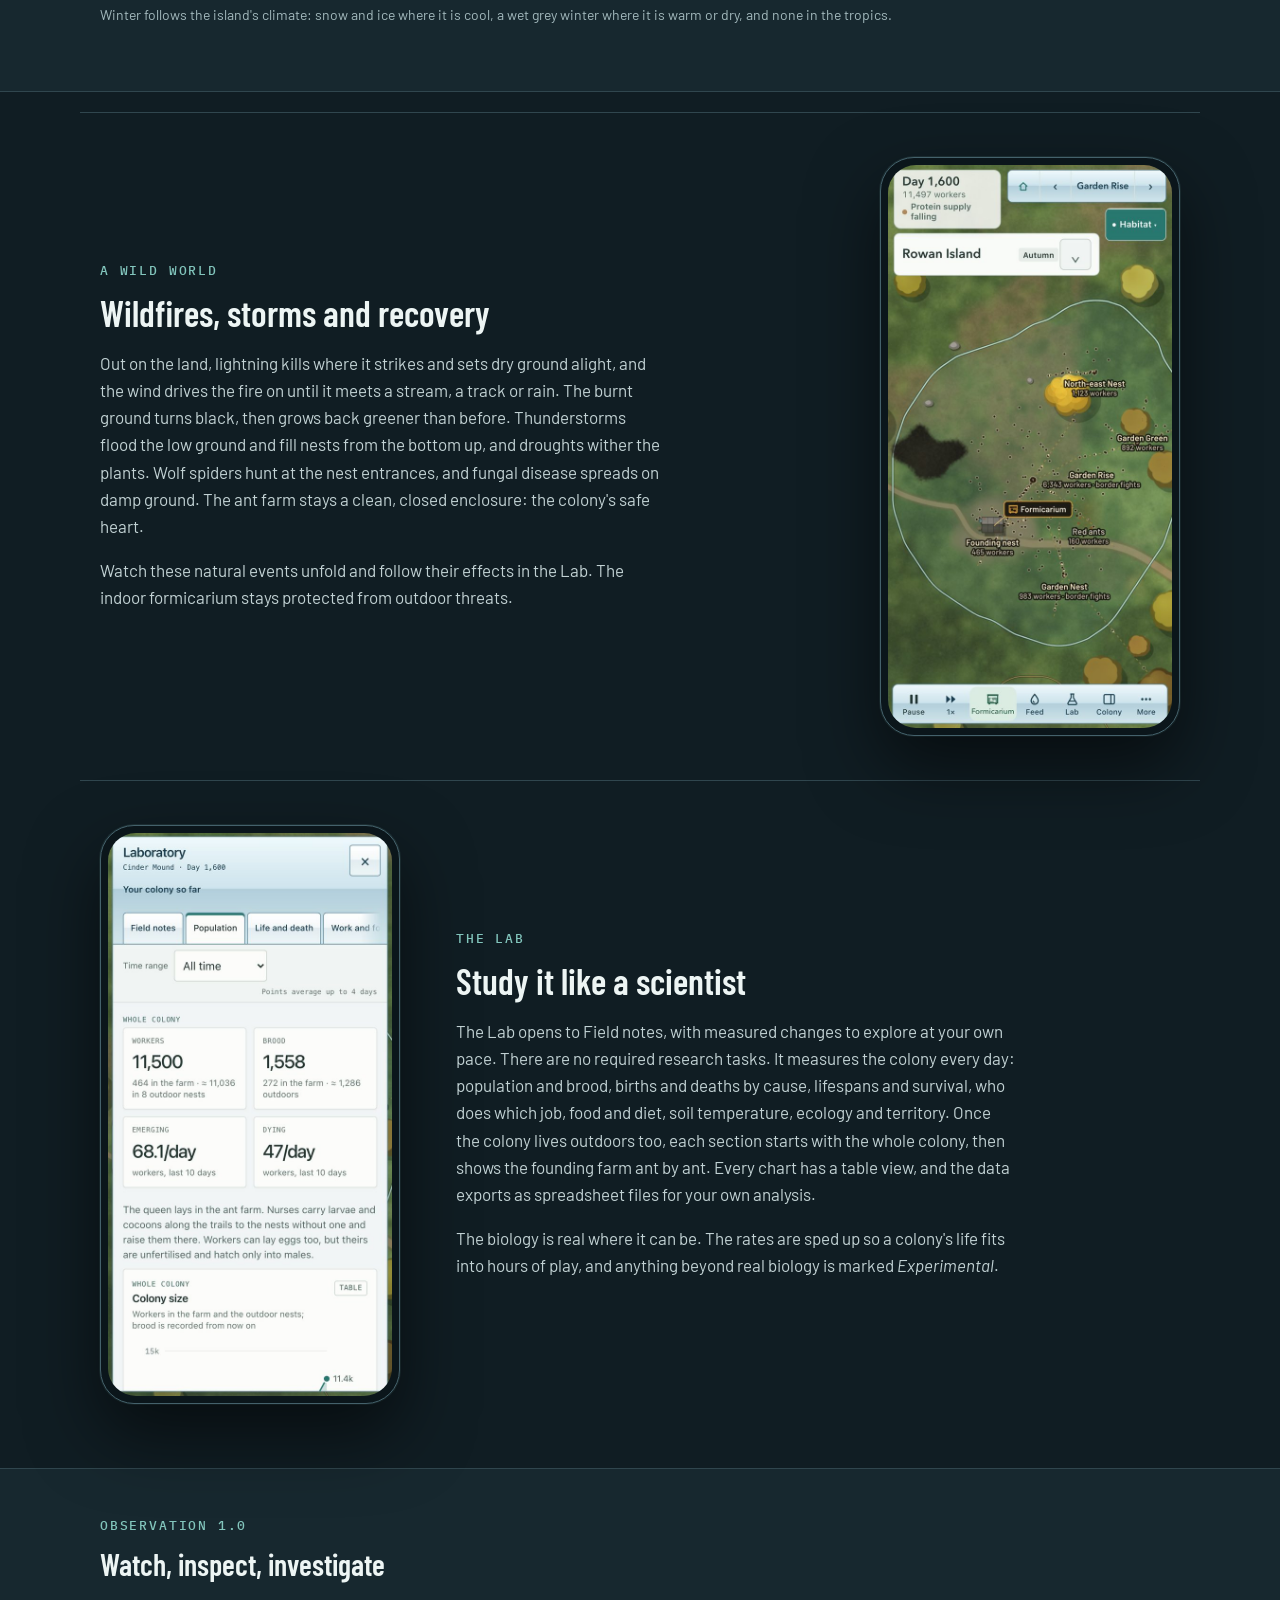
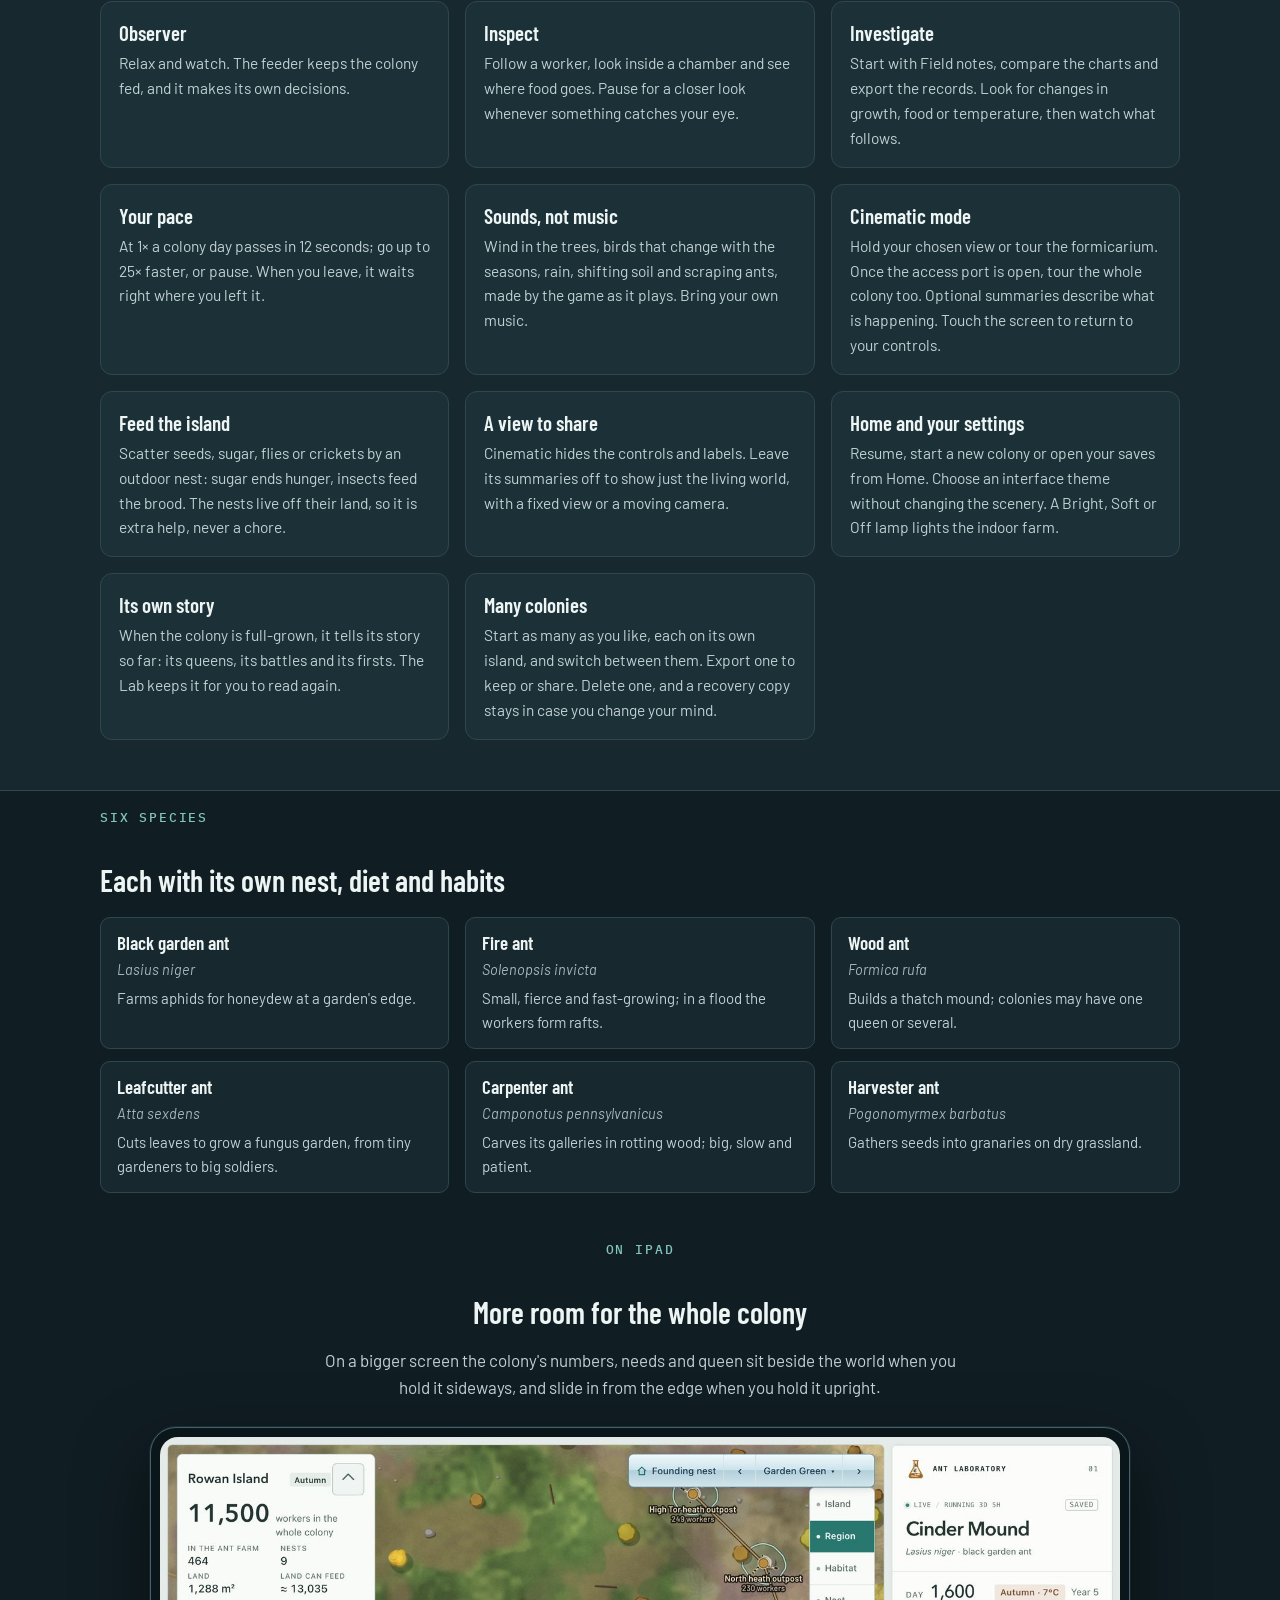
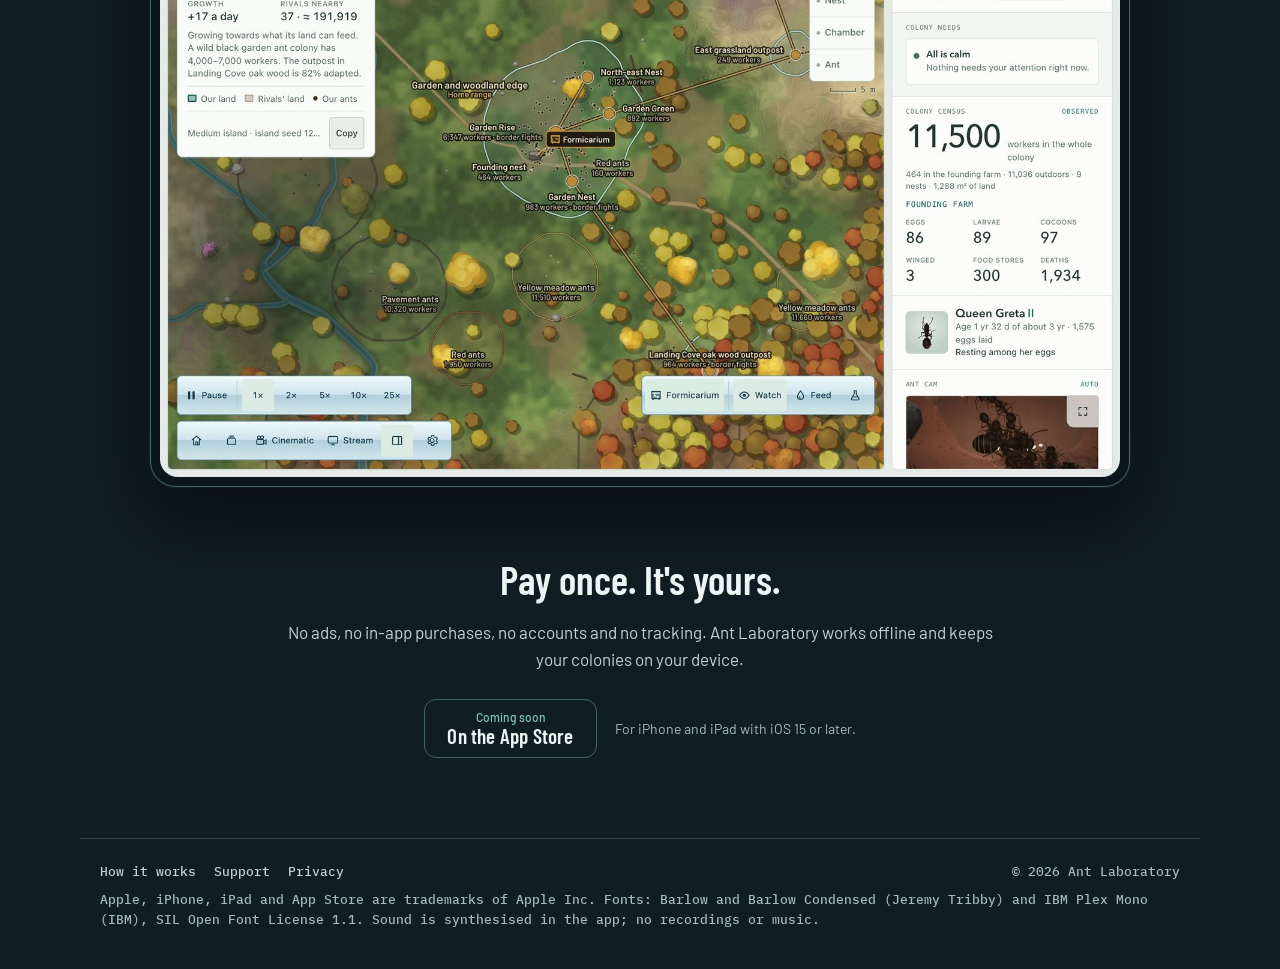
==== commit 8351e464: "Describe synthesised audio for release build 9" ====
--- a/index.html
+++ b/index.html
@@ -6,20 +6,20 @@
 <title>Ant Laboratory — observe and study a living ant colony</title>
 <meta name="description" content="Ant Laboratory is a living ant colony for iPhone and iPad. Release one mated queen, follow her workers close up with the Ant cam, watch the colony spread across an island grown from a seed as the seasons turn, and investigate its records in the Lab. One purchase, no ads, no accounts, no data collected.">
 <meta name="theme-color" content="#101d23">
-<link rel="icon" href="favicon.svg" type="image/svg+xml">
-<link rel="icon" href="favicon-32.png" type="image/png" sizes="32x32">
-<link rel="apple-touch-icon" href="apple-touch-icon.png">
+<link rel="icon" href="favicon.svg?v=b617176d5f56" type="image/svg+xml">
+<link rel="icon" href="favicon-32.png?v=eda200b2afa7" type="image/png" sizes="32x32">
+<link rel="apple-touch-icon" href="apple-touch-icon.png?v=dad16533b57a">
 <meta property="og:type" content="website">
 <meta property="og:site_name" content="Ant Laboratory">
 <meta property="og:title" content="Ant Laboratory — observe and study a living ant colony">
 <meta property="og:description" content="Release one mated queen, watch her colony dig, forage and spread across an island of its own, and study every generation in the Lab. For iPhone and iPad.">
-<meta property="og:image" content="og-image.jpg">
+<meta property="og:image" content="og-image.jpg?v=a4e602e04f06">
 <meta property="og:image:width" content="1200">
 <meta property="og:image:height" content="630">
 <meta name="twitter:card" content="summary_large_image">
 <meta name="twitter:title" content="Ant Laboratory — observe and study a living ant colony">
 <meta name="twitter:description" content="Release one mated queen, watch her colony dig, forage and spread across an island of its own, and study every generation in the Lab. For iPhone and iPad.">
-<meta name="twitter:image" content="og-image.jpg">
+<meta name="twitter:image" content="og-image.jpg?v=a4e602e04f06">
 <link rel="stylesheet" href="fonts/fonts.css">
 <link rel="stylesheet" href="page.css">
 <script src="site-config.js"></script>
@@ -27,7 +27,7 @@
 </head>
 <body>
 <header class="nav wrap-w">
-  <a class="brand" href="./"><img src="icon-64.png" alt="" width="32" height="32">Ant Laboratory</a>
+  <a class="brand" href="./"><img src="icon-64.png?v=22aa451486ef" alt="" width="32" height="32">Ant Laboratory</a>
   <nav aria-label="Site"><a href="about.html">How it works</a><a href="support.html">Support</a><a data-forum hidden>Community</a></nav>
 </header>
 
@@ -170,7 +170,7 @@
 <footer class="foot wrap-w">
   <nav aria-label="More"><a href="about.html">How it works</a><a href="support.html">Support</a><a href="privacy.html">Privacy</a><a data-forum hidden>Community</a></nav>
   <span>© <span data-year>2026</span> <span data-owner>Ant Laboratory</span></span>
-  <span class="credits">Apple, iPhone, iPad and App Store are trademarks of Apple Inc. Fonts: Barlow and Barlow Condensed (Jeremy Tribby) and IBM Plex Mono (IBM), SIL Open Font License 1.1. Ant movement sound: <a href="https://opengameart.org/content/walking-on-snow-sound">Walking on snow sound</a> by IgnasD, CC0 1.0.</span>
+  <span class="credits">Apple, iPhone, iPad and App Store are trademarks of Apple Inc. Fonts: Barlow and Barlow Condensed (Jeremy Tribby) and IBM Plex Mono (IBM), SIL Open Font License 1.1. Sound is synthesised in the app; no recordings or music.</span>
 </footer>
 </body>
 </html>
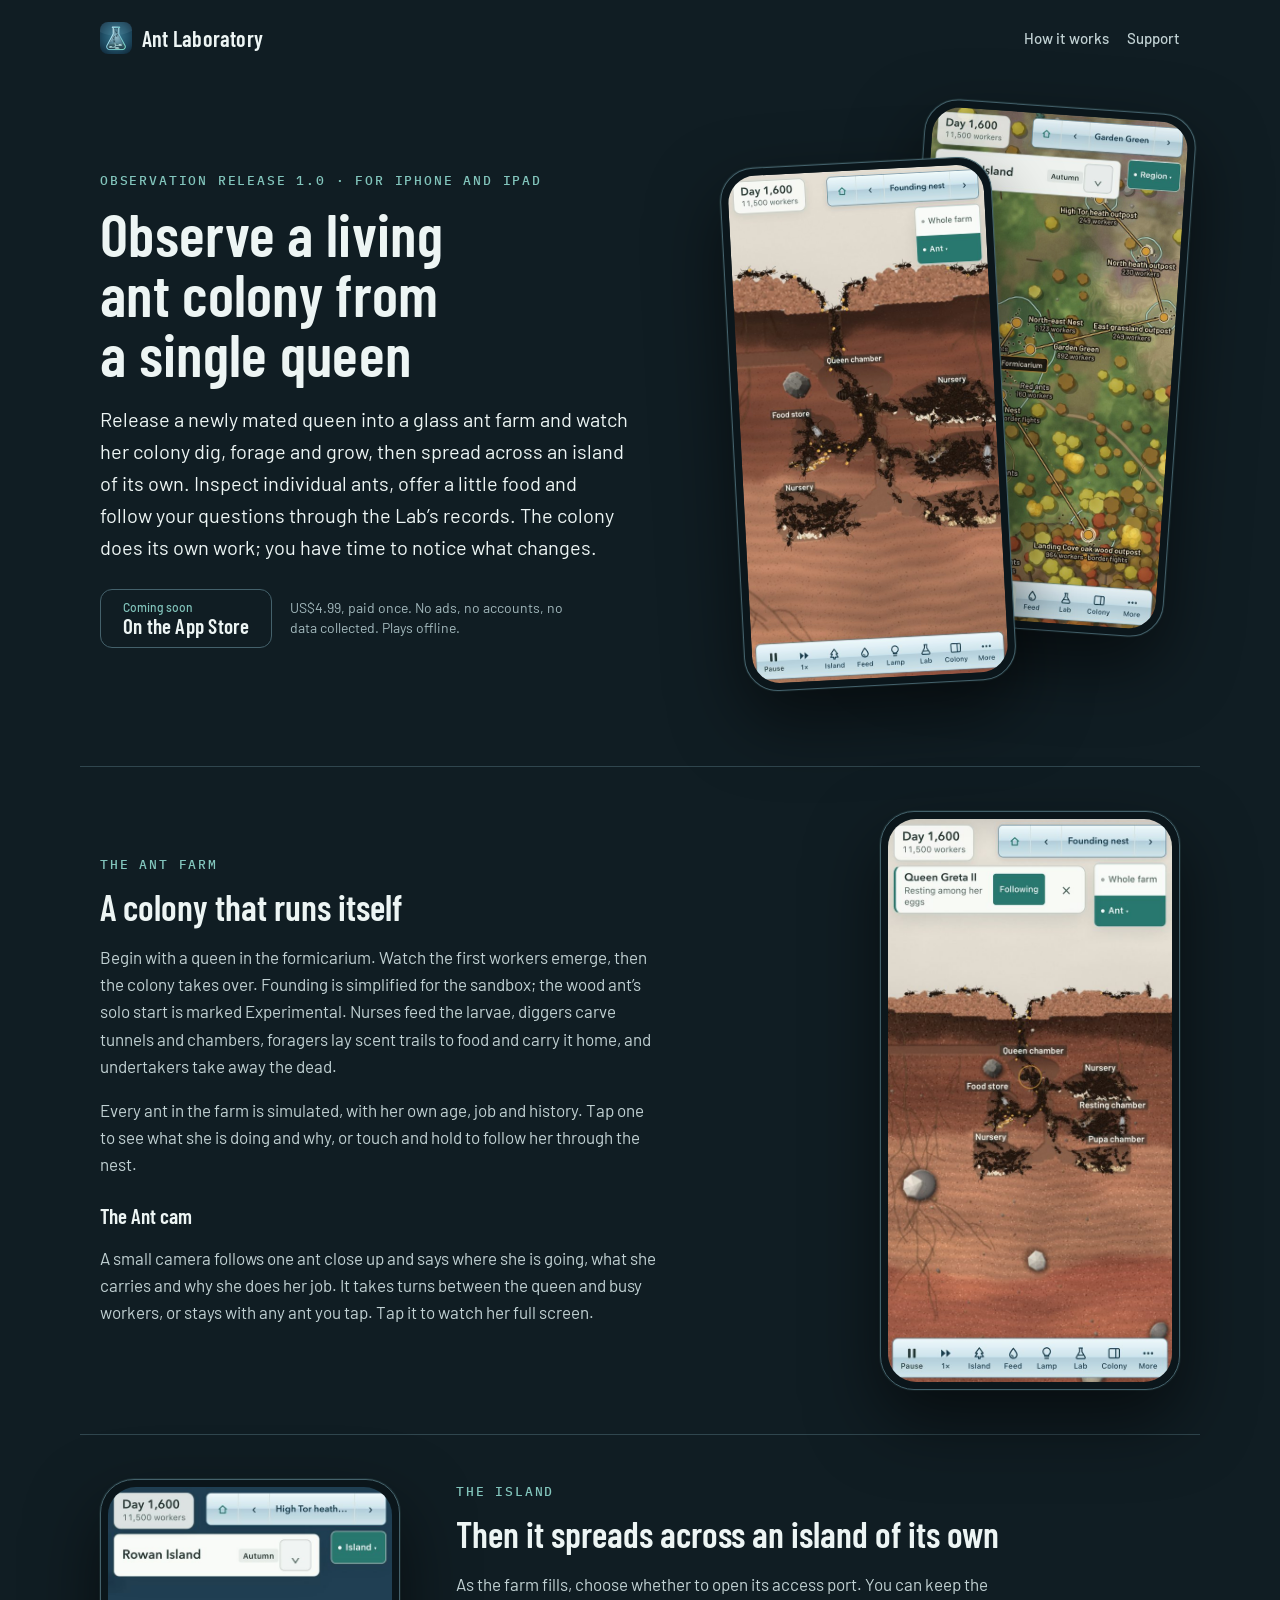
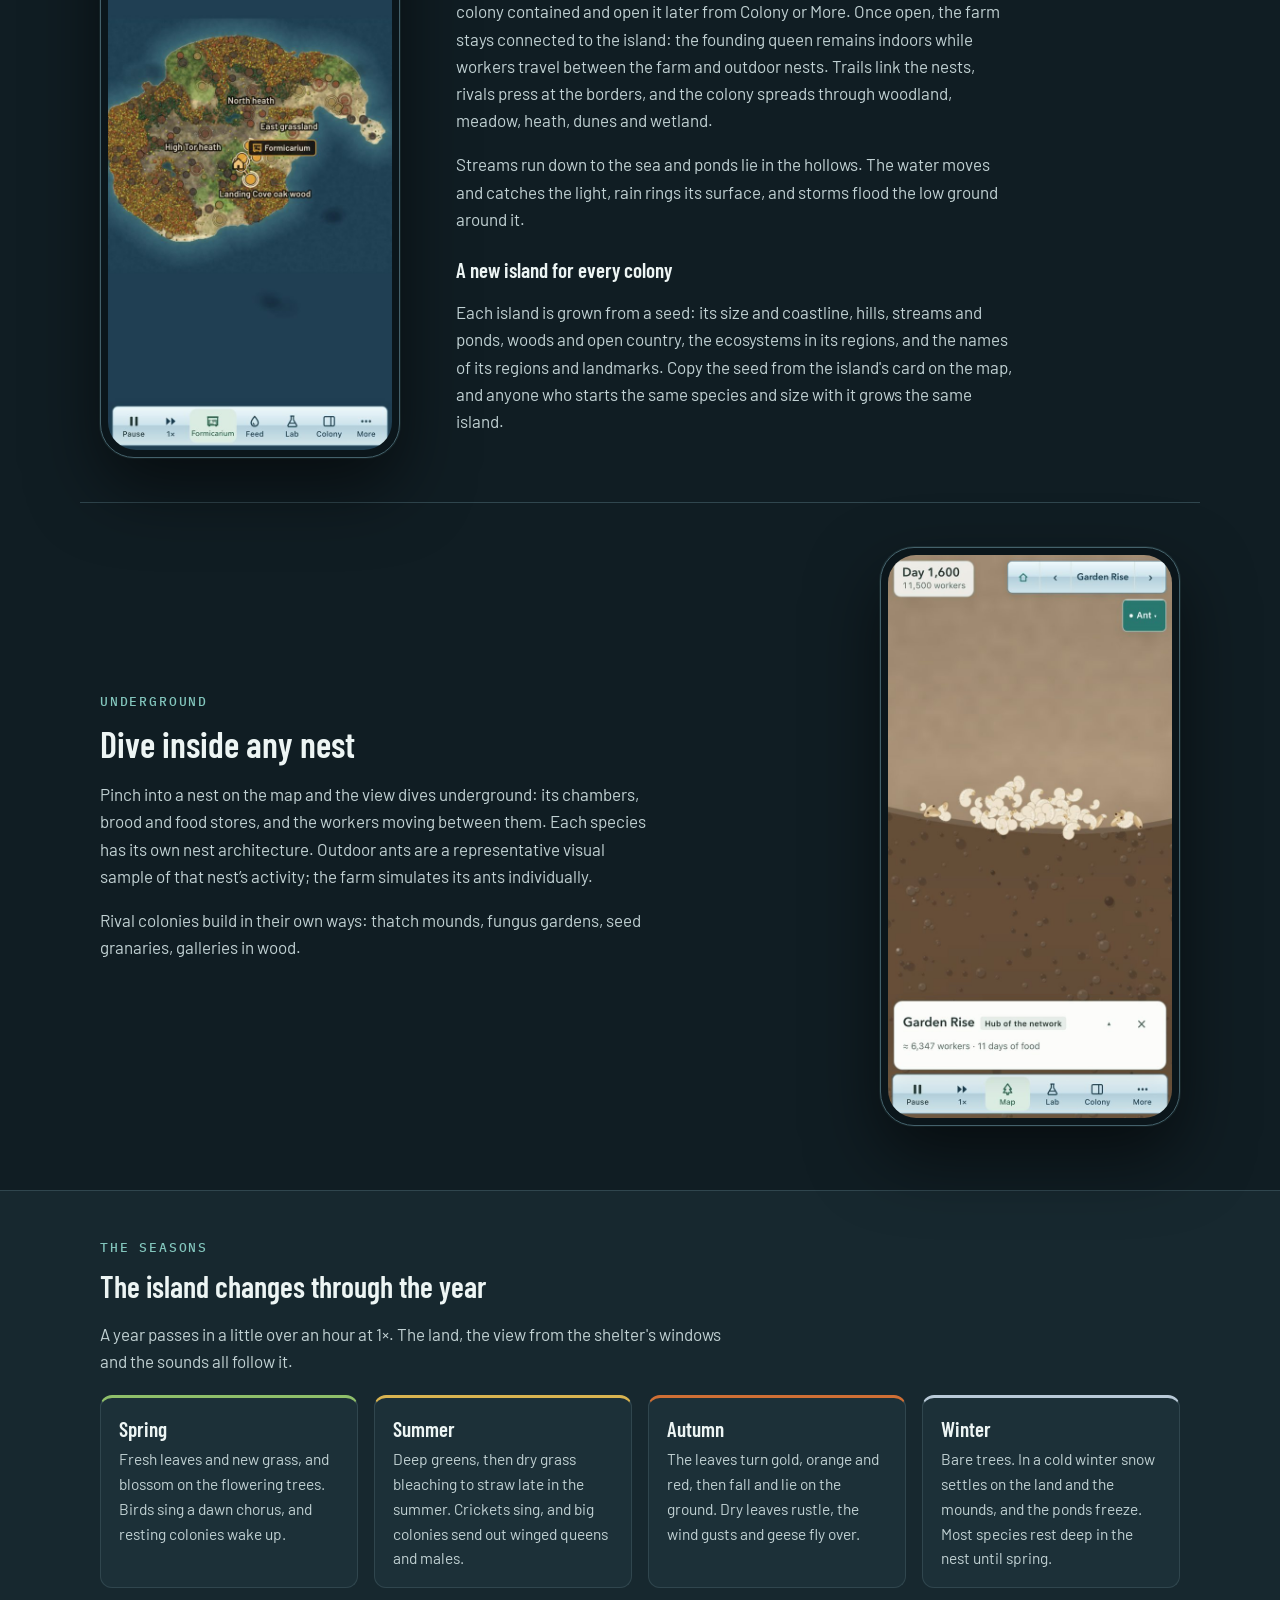
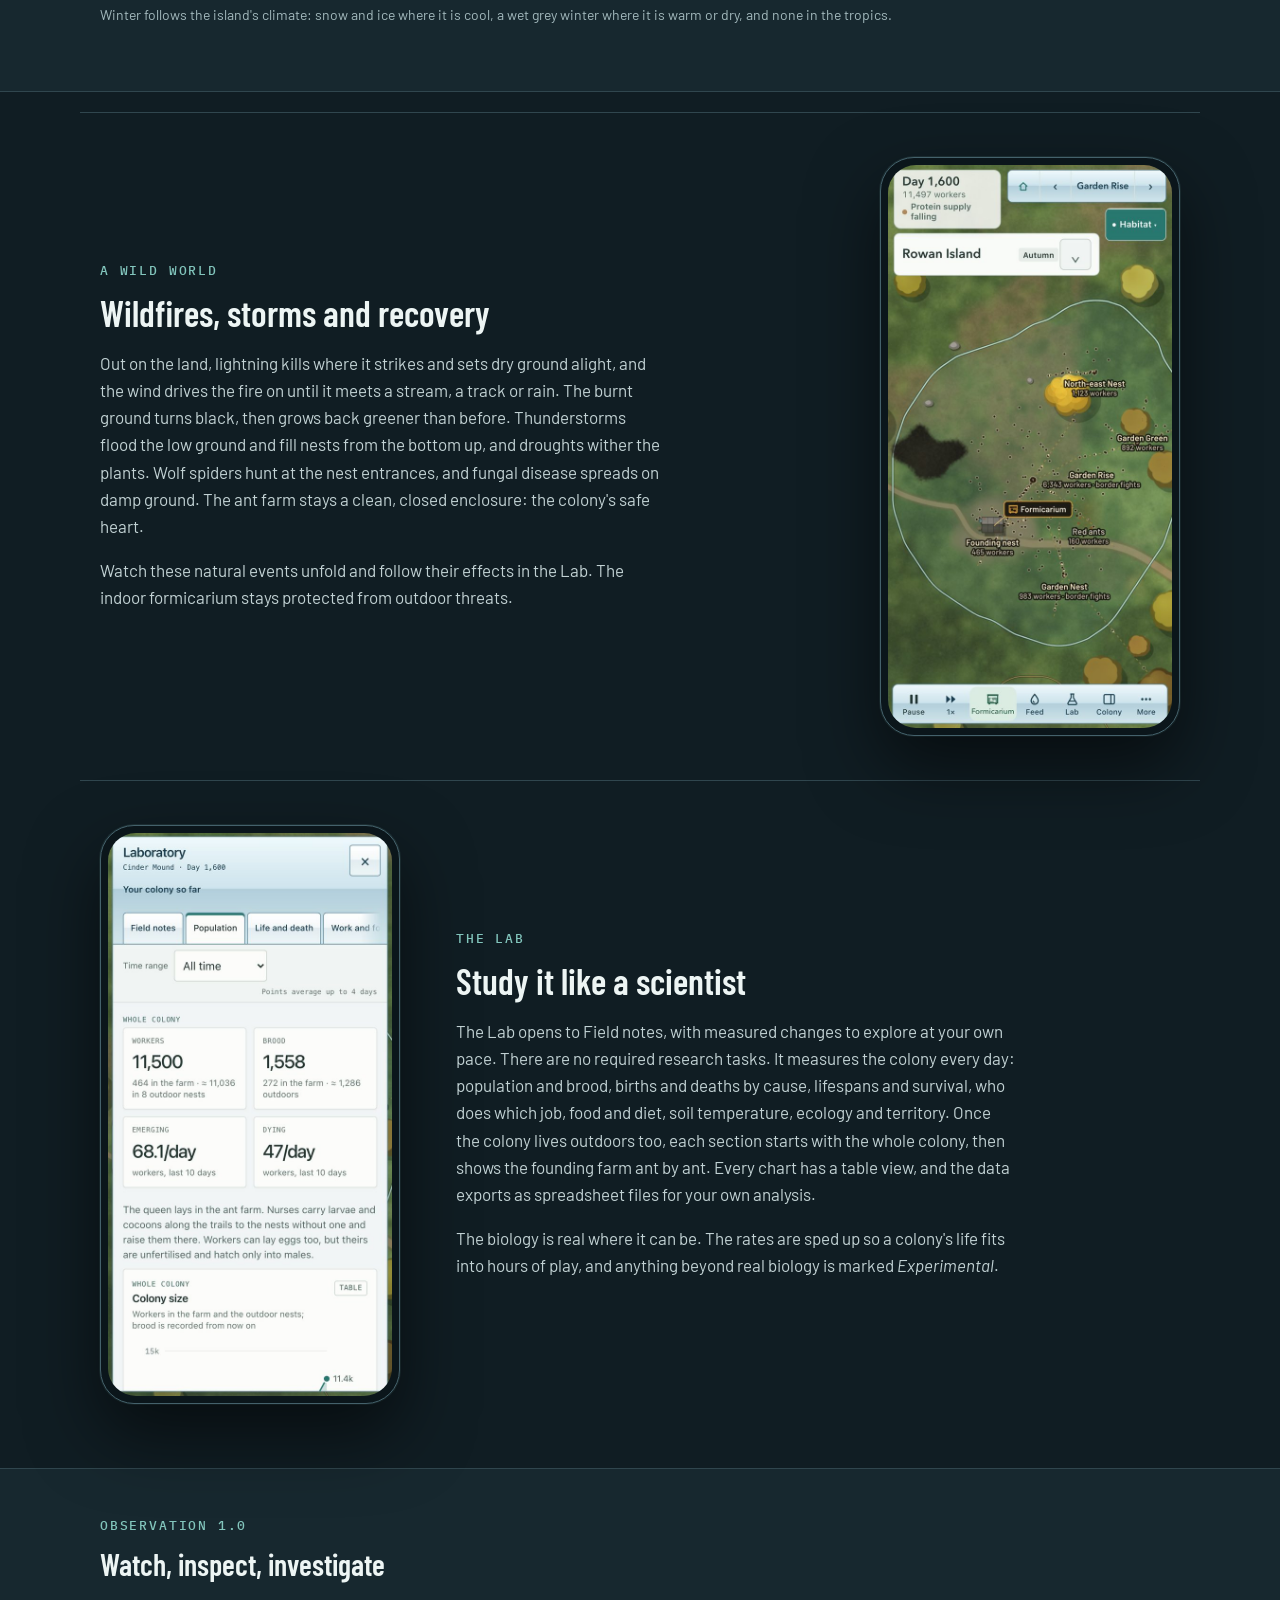
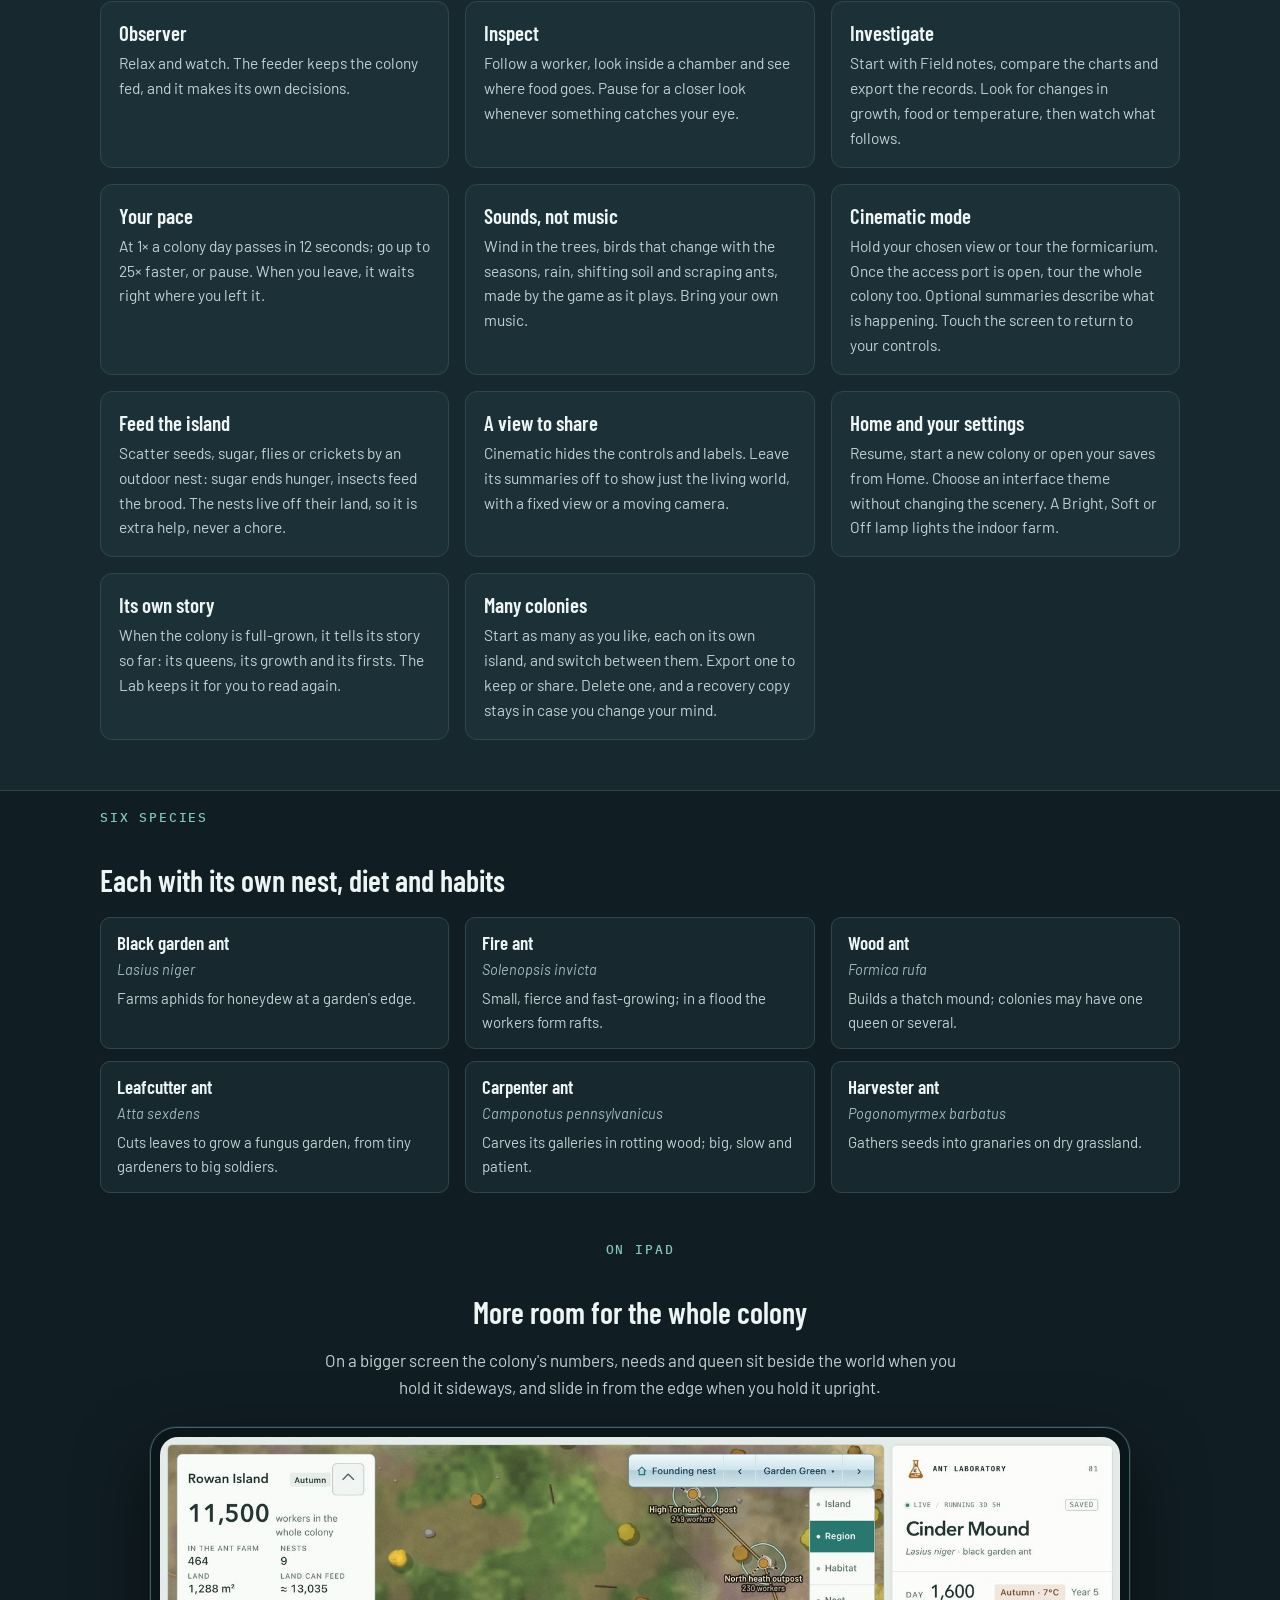
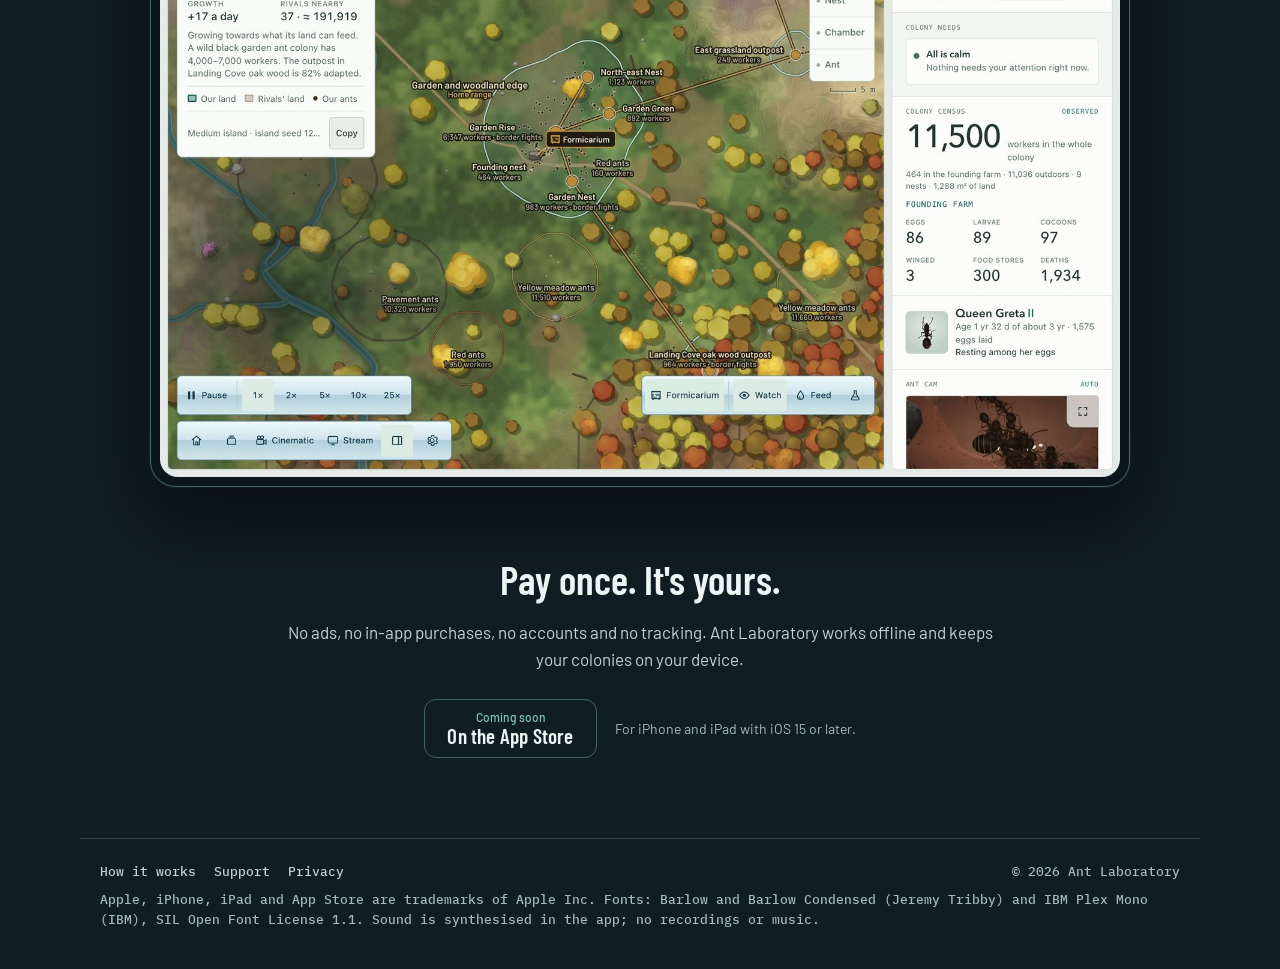
==== commit 2b1962aa: "Match colony story wording to observation release" ====
--- a/index.html
+++ b/index.html
@@ -131,7 +131,7 @@
         <div class="card"><h3>Feed the island</h3><p>Scatter seeds, sugar, flies or crickets by an outdoor nest: sugar ends hunger, insects feed the brood. The nests live off their land, so it is extra help, never a chore.</p></div>
         <div class="card"><h3>A view to share</h3><p>Cinematic hides the controls and labels. Leave its summaries off to show just the living world, with a fixed view or a moving camera.</p></div>
         <div class="card"><h3>Home and your settings</h3><p>Resume, start a new colony or open your saves from Home. Choose an interface theme without changing the scenery. A Bright, Soft or Off lamp lights the indoor farm.</p></div>
-        <div class="card"><h3>Its own story</h3><p>When the colony is full-grown, it tells its story so far: its queens, its battles and its firsts. The Lab keeps it for you to read again.</p></div>
+        <div class="card"><h3>Its own story</h3><p>When the colony is full-grown, it tells its story so far: its queens, its growth and its firsts. The Lab keeps it for you to read again.</p></div>
         <div class="card"><h3>Many colonies</h3><p>Start as many as you like, each on its own island, and switch between them. Export one to keep or share. Delete one, and a recovery copy stays in case you change your mind.</p></div>
       </div>
     </div>
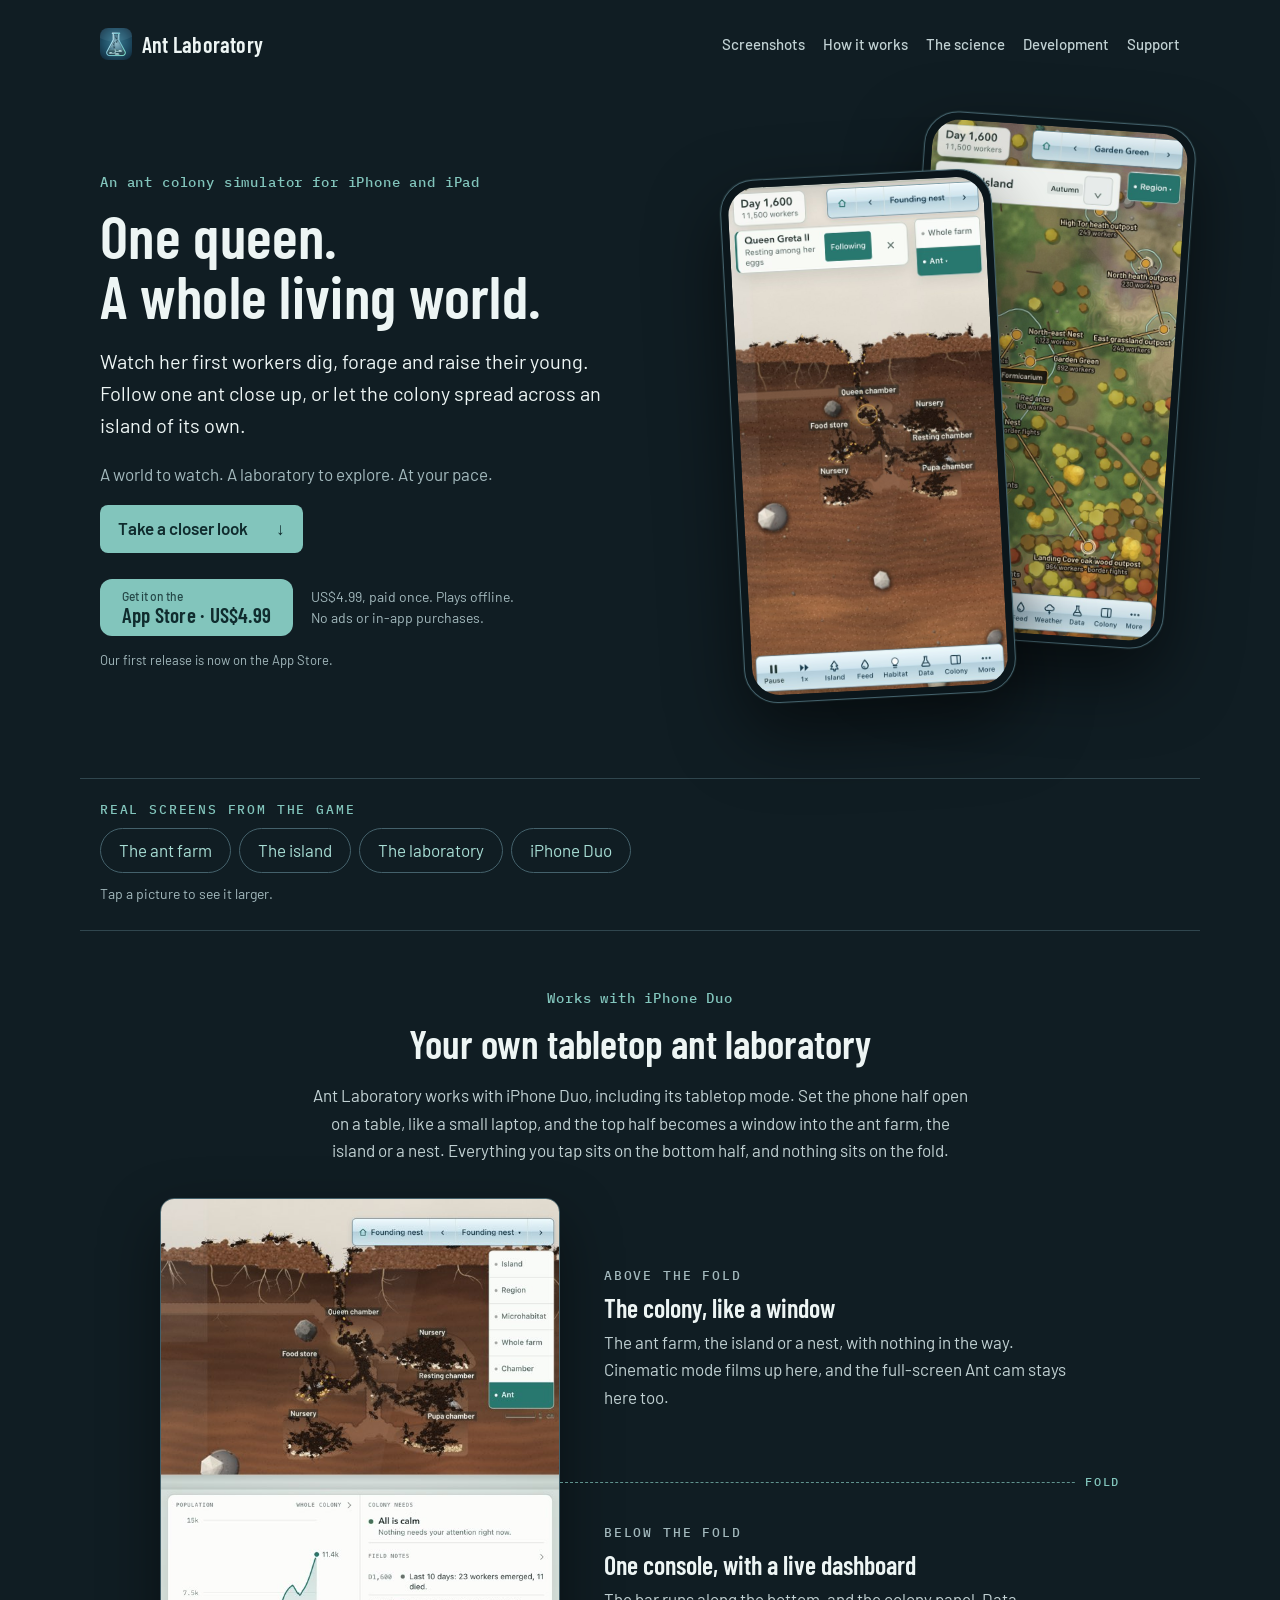
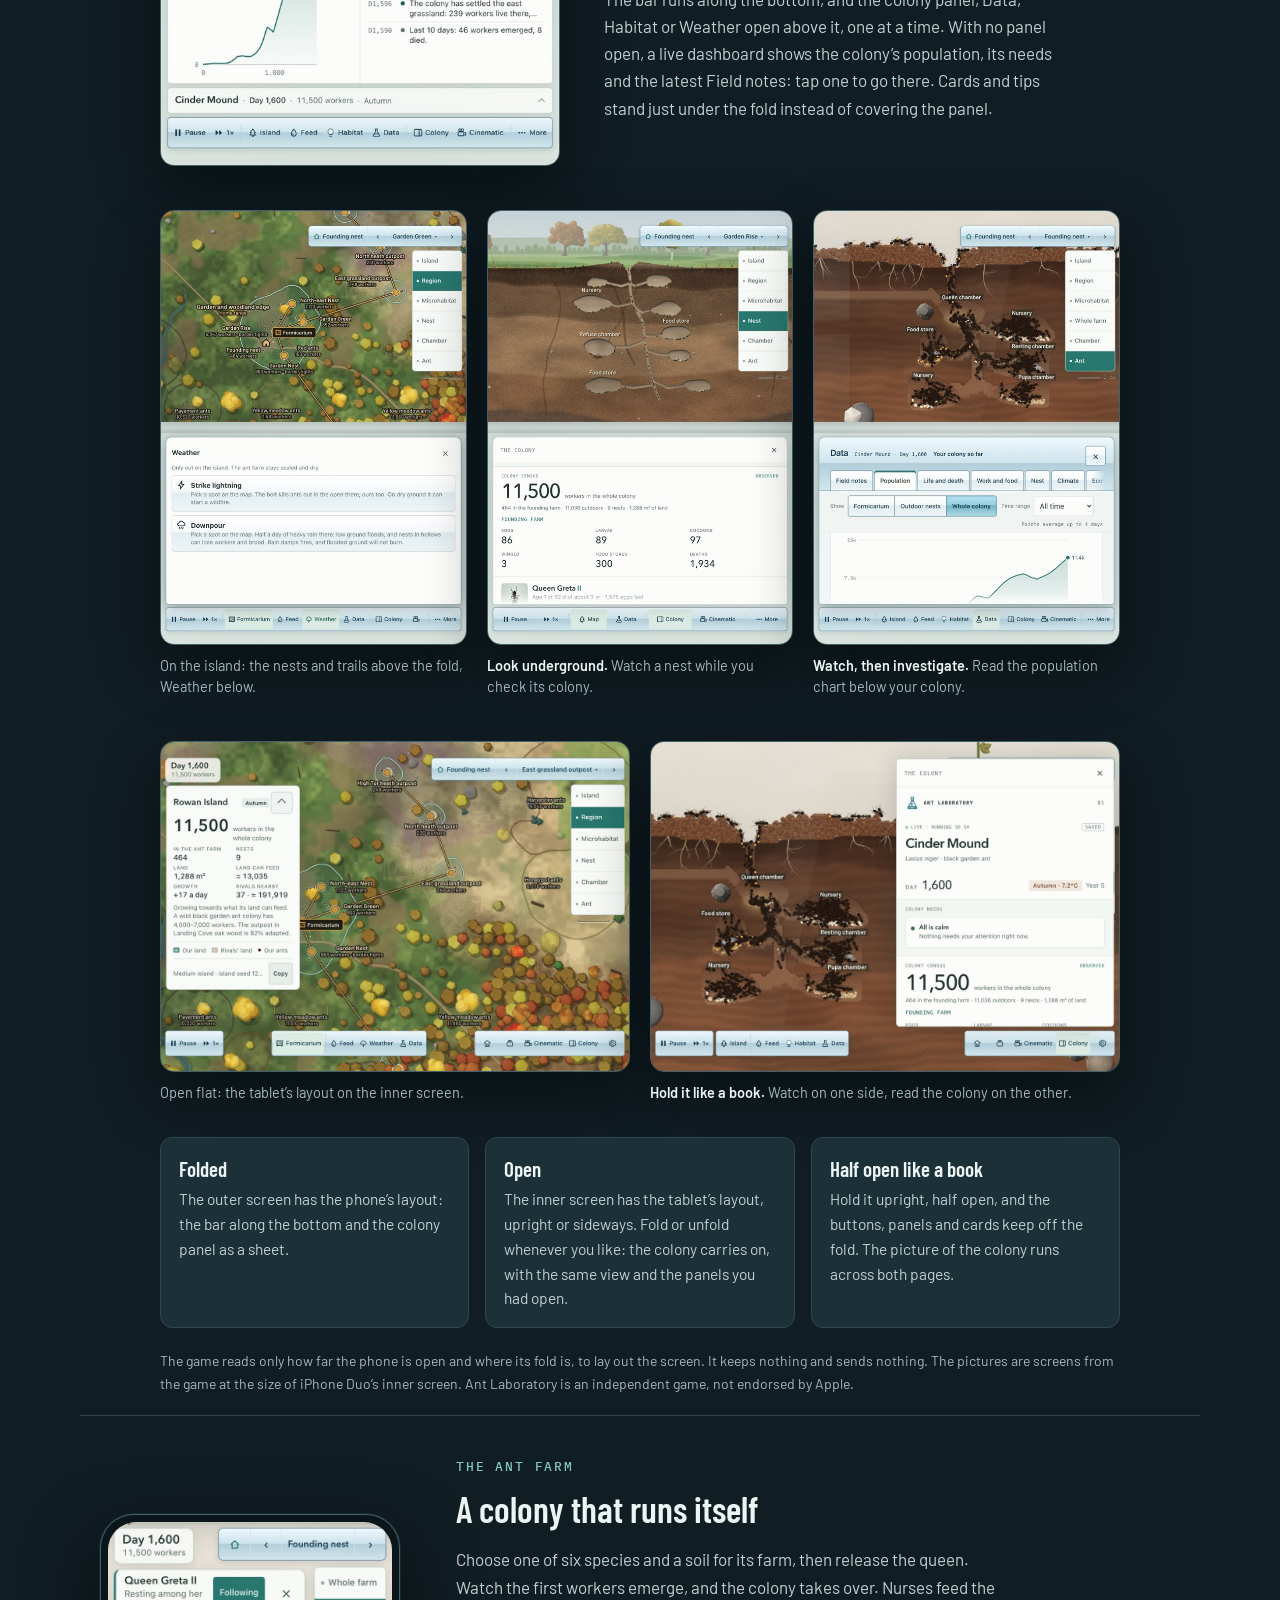
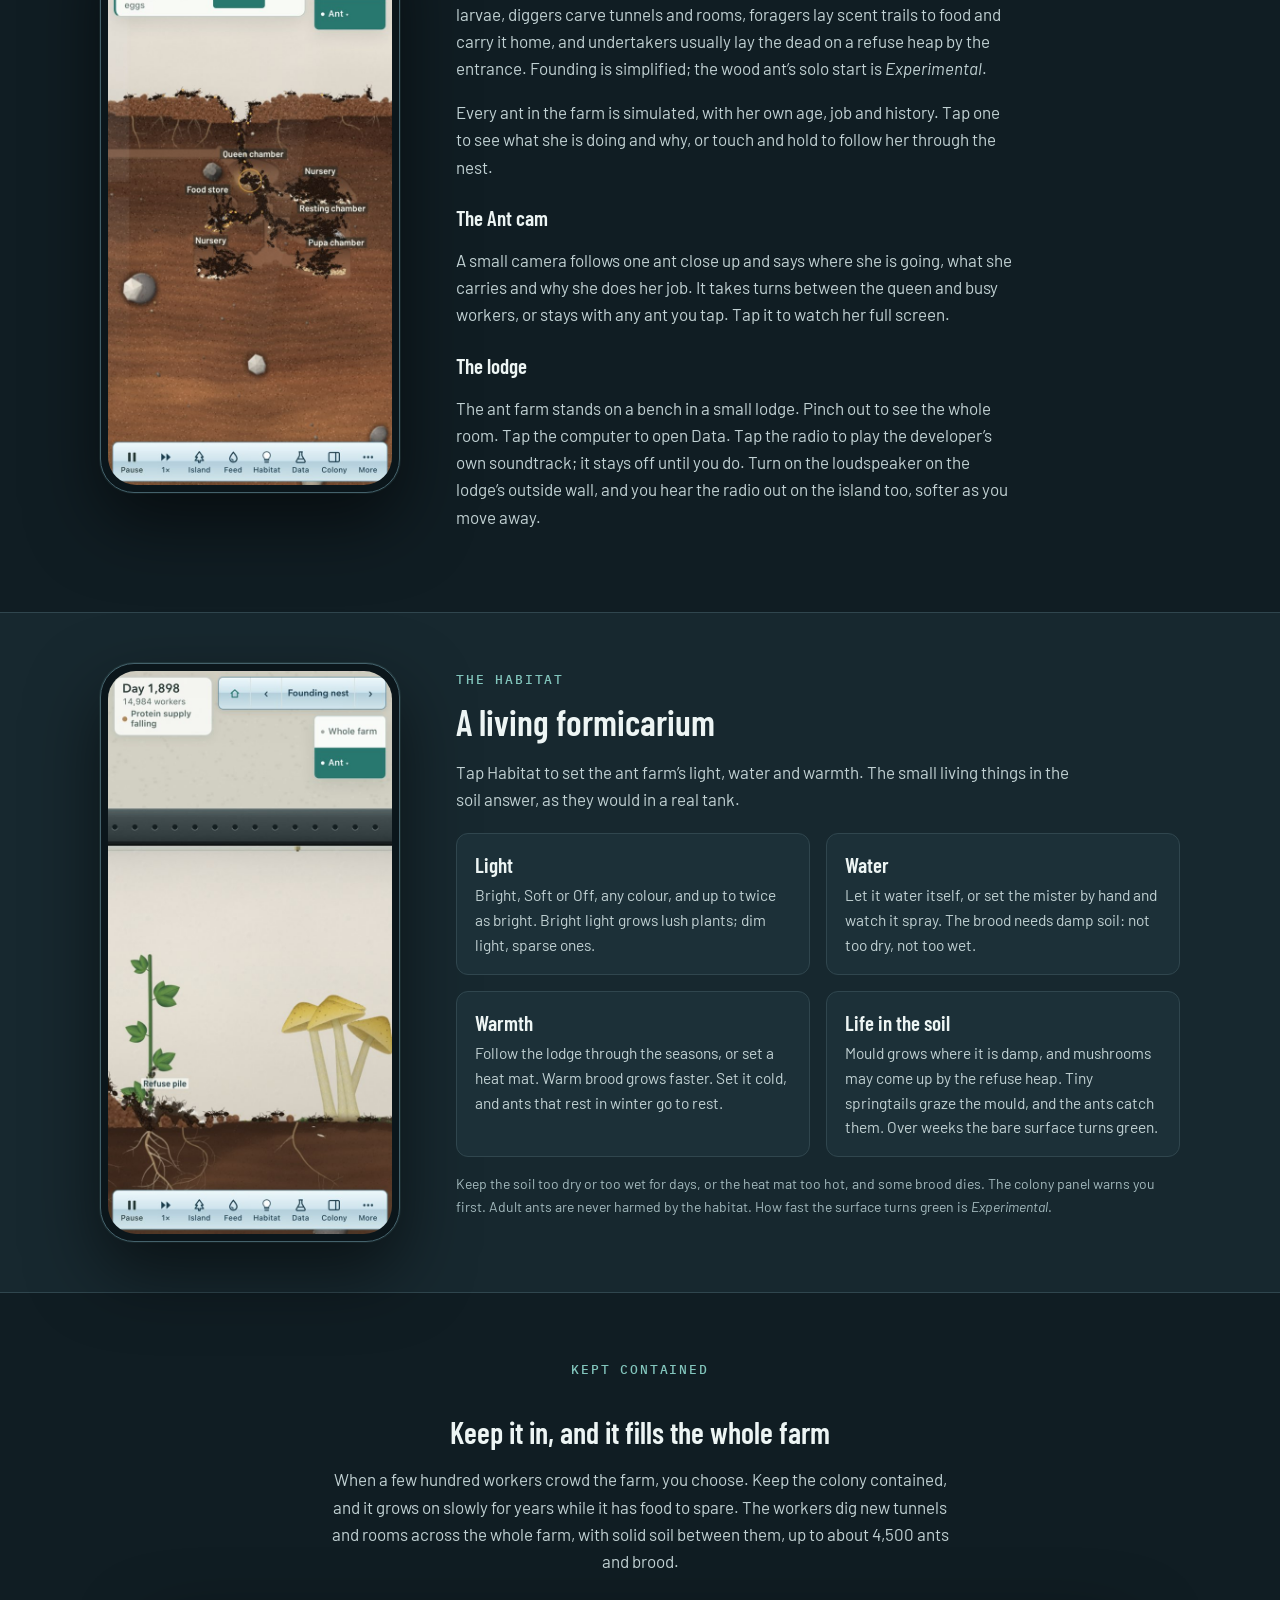
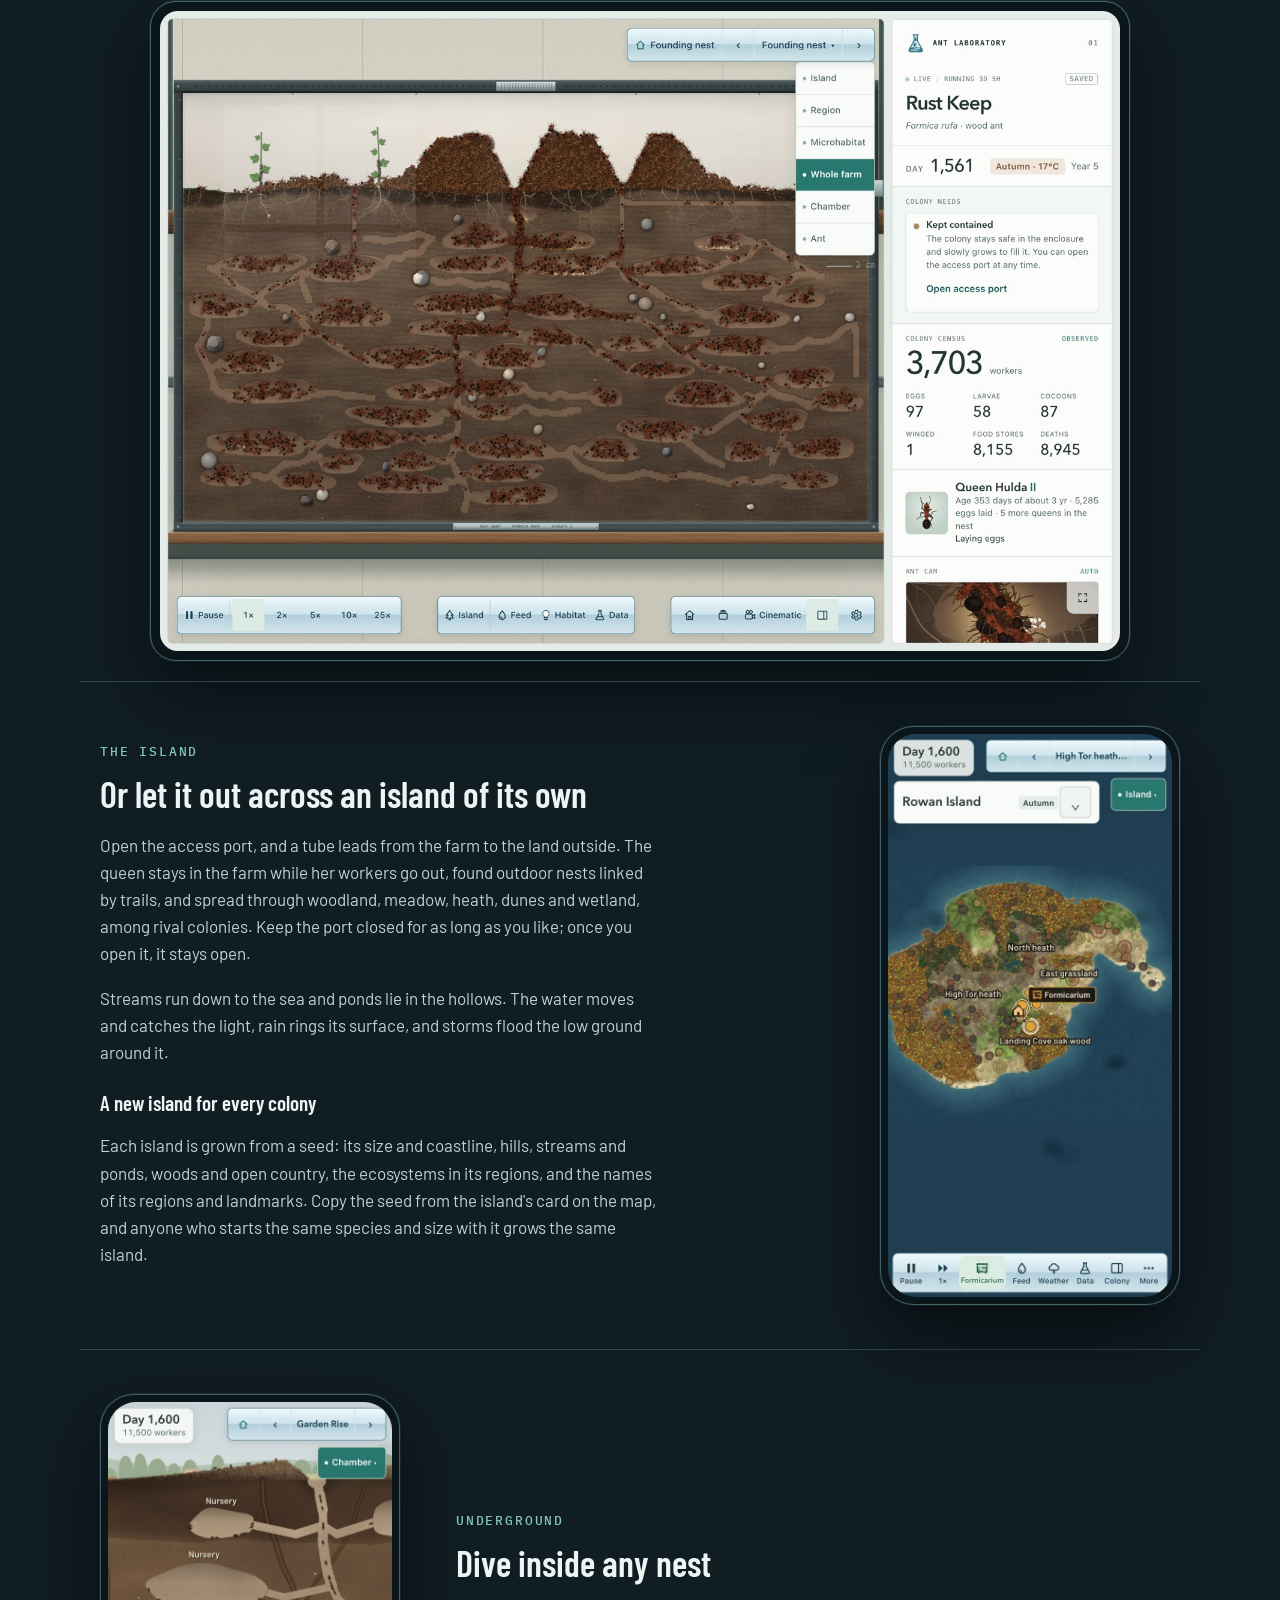
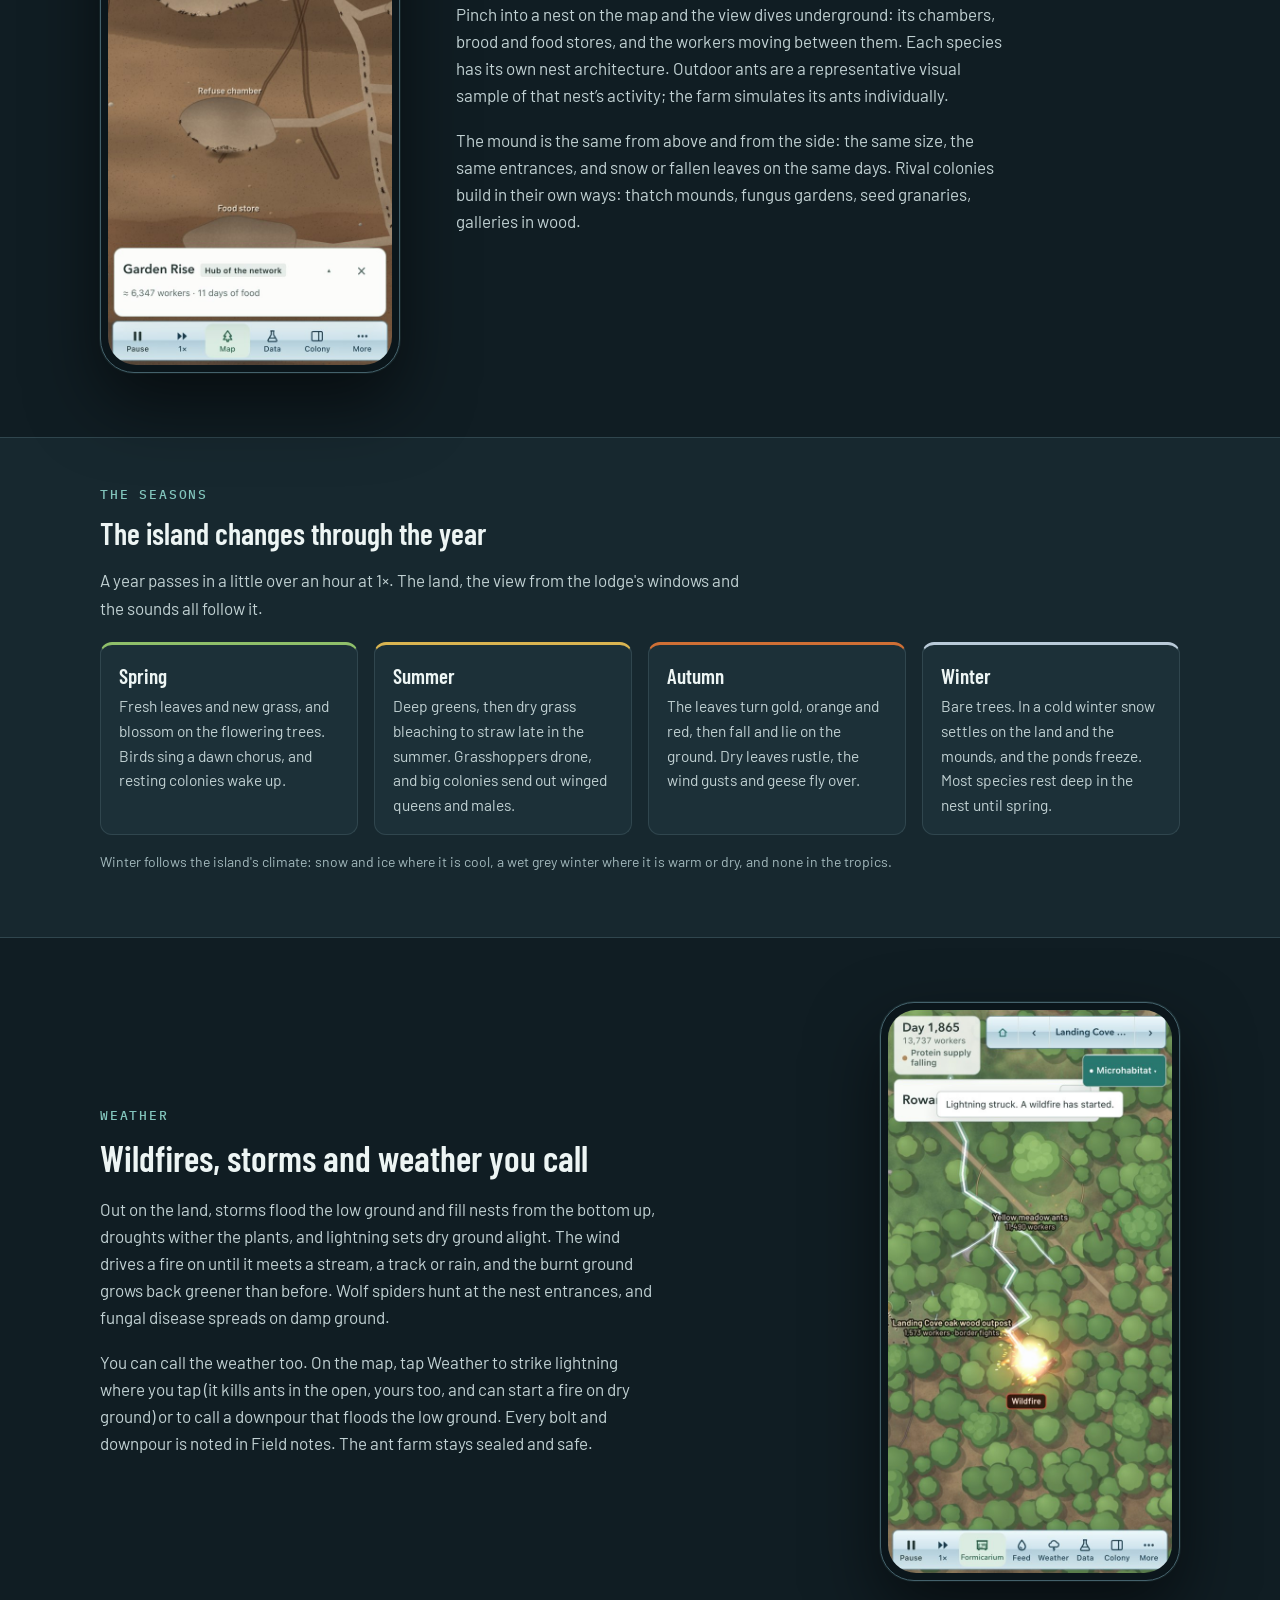
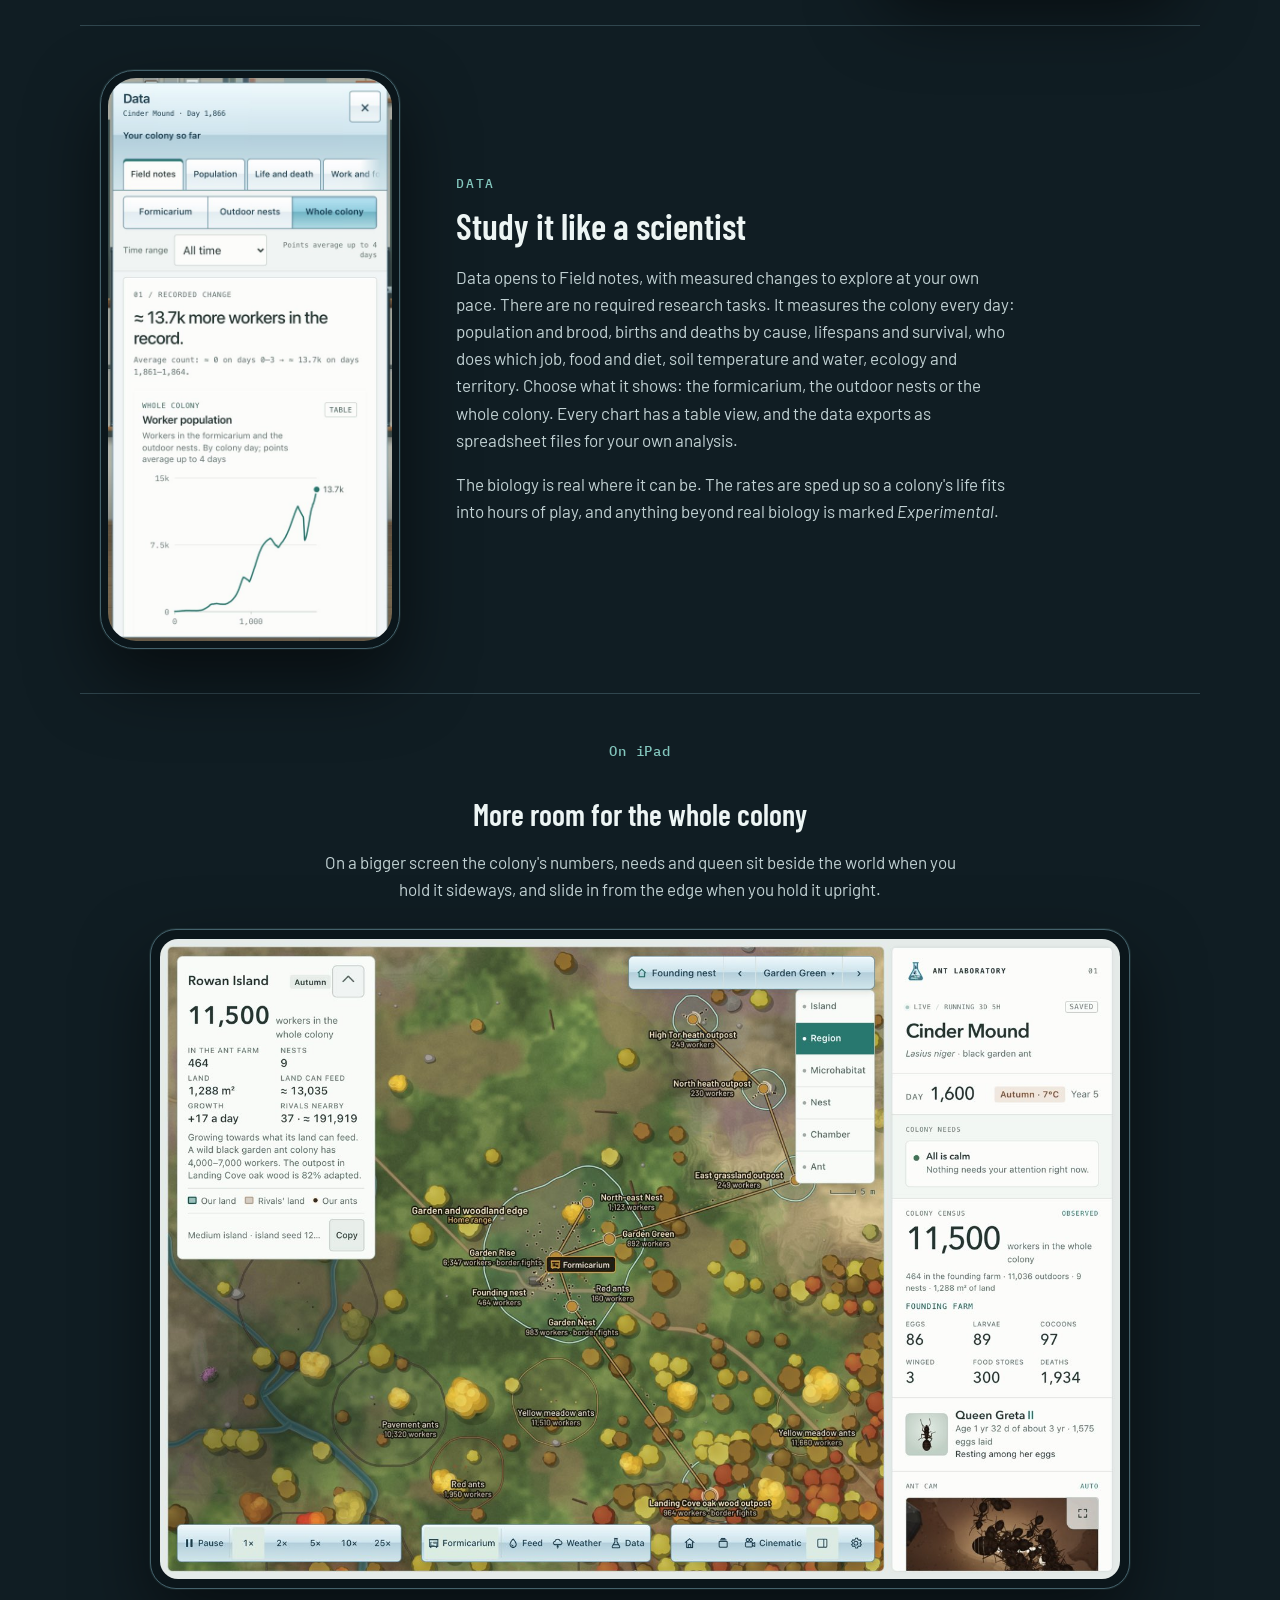
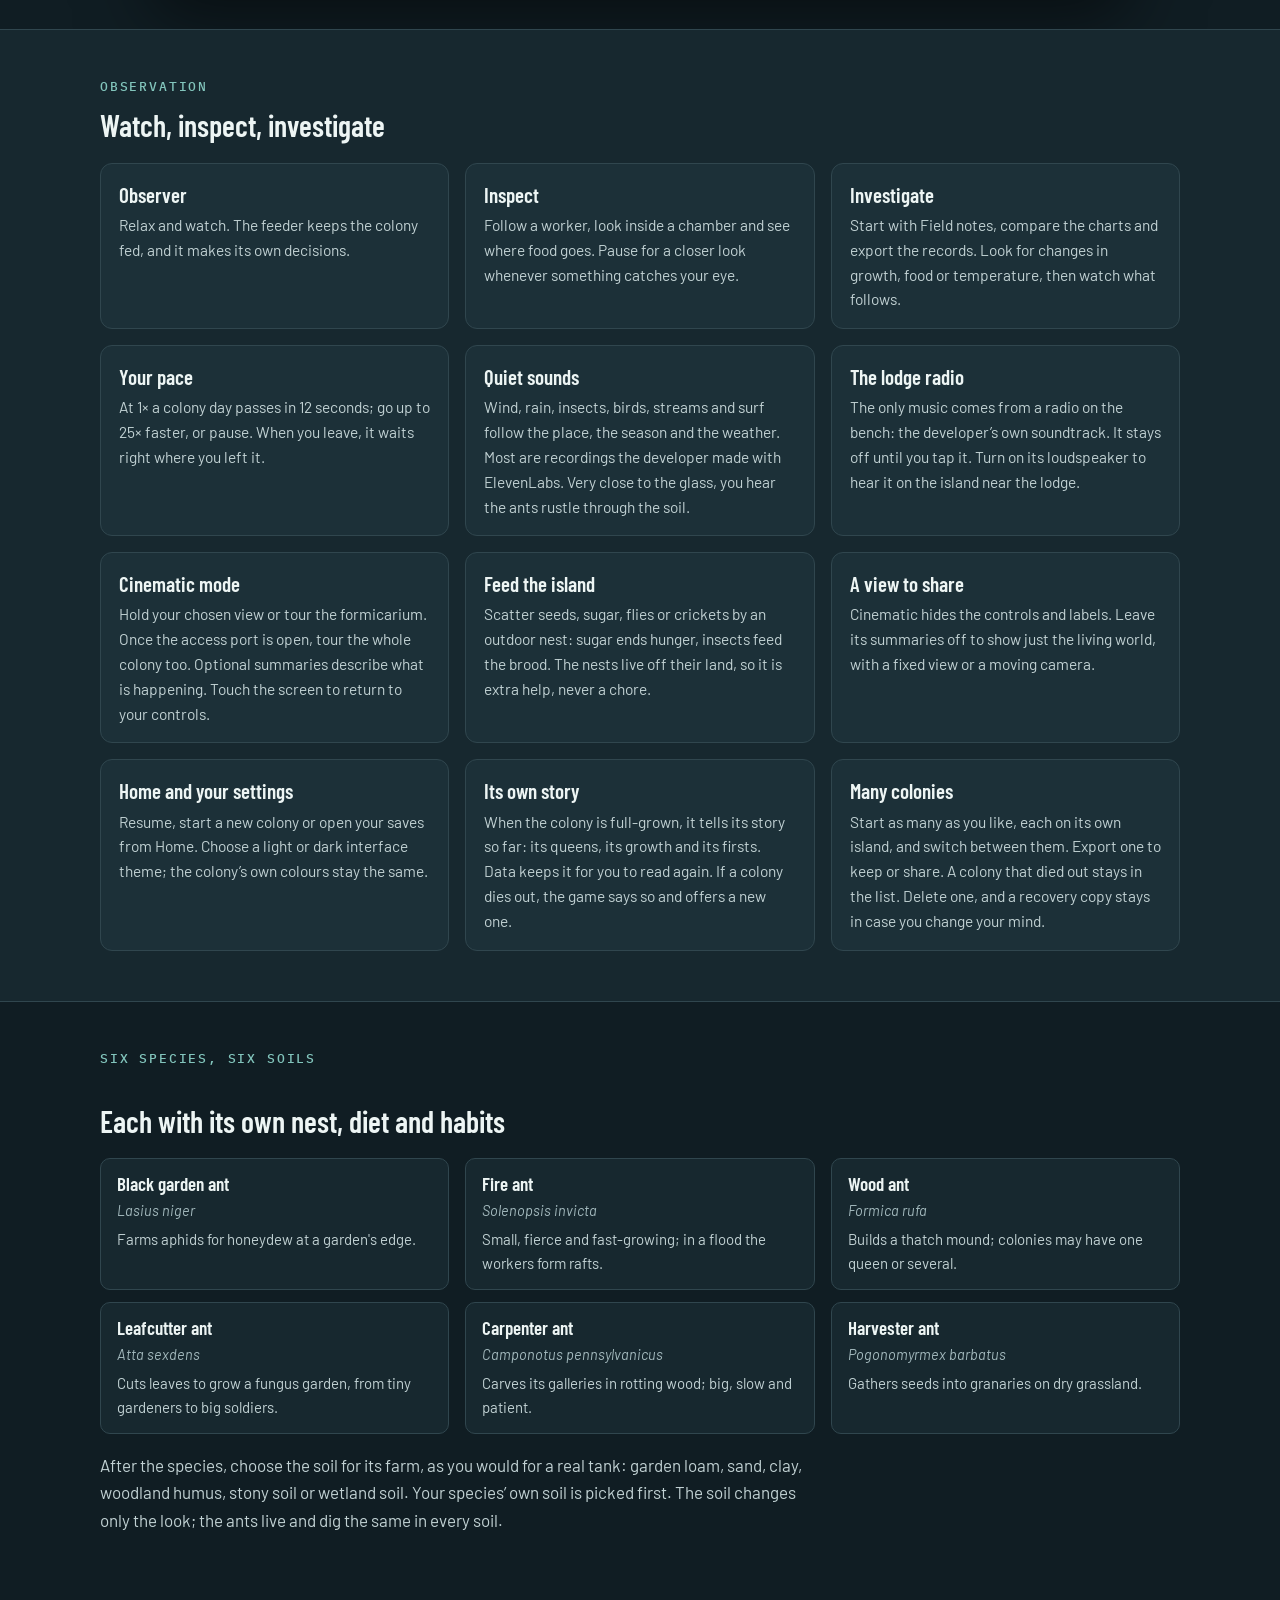
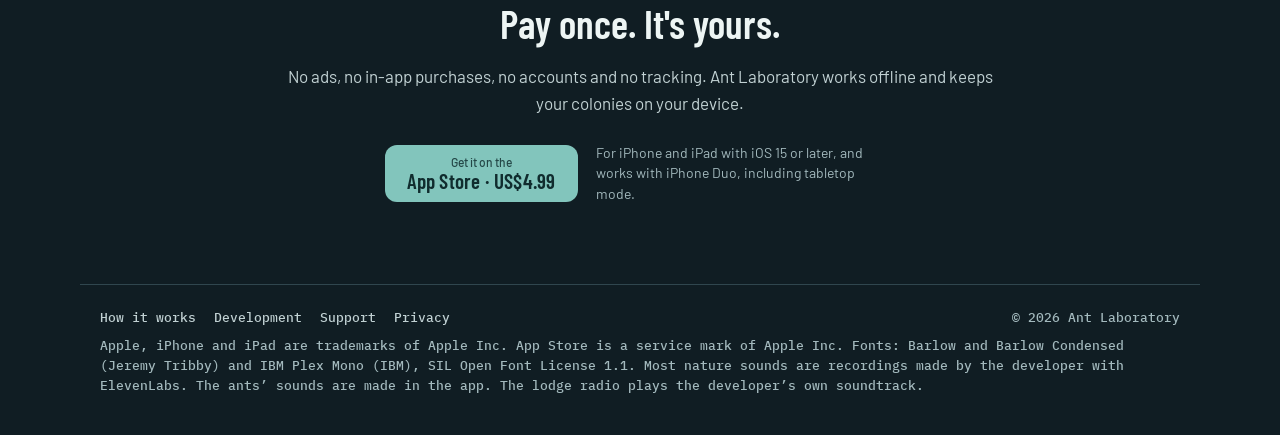
==== commit fbca14c0: "Ant Laboratory website" ====
--- a/index.html
+++ b/index.html
@@ -3,23 +3,28 @@
 <head>
 <meta charset="utf-8">
 <meta name="viewport" content="width=device-width, initial-scale=1">
-<title>Ant Laboratory — observe and study a living ant colony</title>
-<meta name="description" content="Ant Laboratory is a living ant colony for iPhone and iPad. Release one mated queen, follow her workers close up with the Ant cam, watch the colony spread across an island grown from a seed as the seasons turn, and investigate its records in the Lab. One purchase, no ads, no accounts, no data collected.">
+<title>Ant Laboratory — Ant colony simulator for iPhone &amp; iPad</title>
+<meta name="description" content="Raise a living ant colony from one queen. Explore its island, look inside nests and study the data. An offline ant simulator for iPhone, iPad and iPhone Duo.">
+<link rel="canonical" href="https://www.antlaboratory.com/">
 <meta name="theme-color" content="#101d23">
 <link rel="icon" href="favicon.svg?v=b617176d5f56" type="image/svg+xml">
 <link rel="icon" href="favicon-32.png?v=eda200b2afa7" type="image/png" sizes="32x32">
 <link rel="apple-touch-icon" href="apple-touch-icon.png?v=dad16533b57a">
+<meta property="og:url" content="https://www.antlaboratory.com/">
+<meta property="og:image:alt" content="Ant Laboratory: a living ant farm and its island.">
+<meta name="twitter:image:alt" content="Ant Laboratory: a living ant farm and its island.">
 <meta property="og:type" content="website">
 <meta property="og:site_name" content="Ant Laboratory">
-<meta property="og:title" content="Ant Laboratory — observe and study a living ant colony">
-<meta property="og:description" content="Release one mated queen, watch her colony dig, forage and spread across an island of its own, and study every generation in the Lab. For iPhone and iPad.">
-<meta property="og:image" content="og-image.jpg?v=a4e602e04f06">
+<meta property="og:title" content="Ant Laboratory — One queen. A whole living world.">
+<meta property="og:description" content="A living ant farm, an island to explore and a laboratory to study it all. For iPhone, iPad and iPhone Duo. Pay once. Play offline.">
+<meta property="og:image" content="https://www.antlaboratory.com/og-image.jpg?v=e4e2d5a7b77c">
 <meta property="og:image:width" content="1200">
 <meta property="og:image:height" content="630">
 <meta name="twitter:card" content="summary_large_image">
-<meta name="twitter:title" content="Ant Laboratory — observe and study a living ant colony">
-<meta name="twitter:description" content="Release one mated queen, watch her colony dig, forage and spread across an island of its own, and study every generation in the Lab. For iPhone and iPad.">
-<meta name="twitter:image" content="og-image.jpg?v=a4e602e04f06">
+<meta name="twitter:title" content="Ant Laboratory — One queen. A whole living world.">
+<meta name="twitter:description" content="A living ant farm, an island to explore and a laboratory to study it all. For iPhone, iPad and iPhone Duo. Pay once. Play offline.">
+<meta name="twitter:image" content="https://www.antlaboratory.com/og-image.jpg?v=e4e2d5a7b77c">
+<script type="application/ld+json">{"@context":"https://schema.org","@type":"WebSite","name":"Ant Laboratory","url":"https://www.antlaboratory.com/","description":"A living ant colony simulator for iPhone and iPad."}</script>
 <link rel="stylesheet" href="fonts/fonts.css">
 <link rel="stylesheet" href="page.css">
 <script src="site-config.js"></script>
@@ -28,44 +33,118 @@
 <body>
 <header class="nav wrap-w">
   <a class="brand" href="./"><img src="icon-64.png?v=22aa451486ef" alt="" width="32" height="32">Ant Laboratory</a>
-  <nav aria-label="Site"><a href="about.html">How it works</a><a href="support.html">Support</a><a data-forum hidden>Community</a></nav>
+  <nav aria-label="Site"><a href="#screenshots">Screenshots</a><a href="about.html">How it works</a><a href="science.html">The science</a><a href="development.html">Development</a><a href="support.html">Support</a><a data-forum hidden>Community</a></nav>
 </header>
 
 <main>
   <section class="hero wrap-w">
     <div class="hero-t">
-      <p class="kick">Observation release 1.0 · For iPhone and iPad</p>
-      <h1>Observe a living ant colony from a single queen</h1>
-      <p class="lede">Release a newly mated queen into a glass ant farm and watch her colony dig, forage and grow, then spread across an island of its own. Inspect individual ants, offer a little food and follow your questions through the Lab’s records. The colony does its own work; you have time to notice what changes.</p>
+      <p class="kick name">An ant colony simulator for iPhone and iPad</p>
+      <h1>One queen.<br>A whole living world.</h1>
+      <p class="lede">Watch her first workers dig, forage and raise their young. Follow one ant close up, or let the colony spread across an island of its own.</p>
+      <p class="hero-note">A world to watch. A laboratory to explore. At your pace.</p>
+      <a class="explore" href="#screenshots">Take a closer look <span aria-hidden="true">↓</span></a>
       <div class="get">
-        <a class="store" data-store><span class="st-k">Coming soon</span> <span class="st-t">On the App Store</span></a>
-        <p class="fine"><span data-price>US$4.99</span>, paid once. No ads, no accounts, no data collected. Plays offline.</p>
-      </div>
+        <a class="store" data-store href="https://apps.apple.com/app/id6815513415" rel="noopener"><span class="st-k">Get it on the</span> <span class="st-t">App Store · US$4.99</span></a>
+        <p class="fine"><span data-price>US$4.99</span>, paid once. Plays offline.<br>No ads or in-app purchases.</p>
+      </div>
+      <p class="release-note" data-release-note>Our first release is now on the App Store.</p>
     </div>
     <div class="hero-p">
-      <figure class="phone back"><img src="img/phone-island.jpg" width="600" height="1190" alt="The island seen from above: the colony's outdoor nests joined by trails, rival colonies around them, and woods in their autumn colours."></figure>
-      <figure class="phone front"><img src="img/phone-farm.jpg" width="600" height="1190" alt="Inside the glass ant farm: tunnels and chambers dug through layers of soil, crowded with workers."></figure>
-    </div>
-  </section>
-
-  <section class="feat wrap-w">
-    <figure class="phone"><img src="img/phone-queen.jpg" width="600" height="1190" loading="lazy" alt="Close up in the ant farm: the queen among her workers, with a card saying what she is doing."></figure>
+      <figure class="phone back"><a class="shot-link" data-shot href="img/phone-island.jpg"><img src="img/phone-island.jpg" width="600" height="1190" alt="The island seen from above: the colony's outdoor nests joined by trails, rival colonies around them, and woods in their autumn colours."></a></figure>
+      <figure class="phone front"><a class="shot-link" data-shot href="img/phone-queen.jpg"><img src="img/phone-queen.jpg" width="600" height="1190" fetchpriority="high" alt="The queen and her workers close up, surrounded by the chambers they have dug in the ant farm."></a></figure>
+    </div>
+  </section>
+
+  <nav class="screenshot-nav wrap-w" id="screenshots" aria-label="Explore the screenshots">
+    <p class="kick">Real screens from the game</p>
+    <div><a href="#farm">The ant farm</a><a href="#island">The island</a><a href="#data">The laboratory</a><a href="#duo">iPhone Duo</a></div>
+    <p class="fine">Tap a picture to see it larger.</p>
+  </nav>
+
+  <section class="duo wrap-w" id="duo">
+    <div class="duo-head">
+      <p class="kick name">Works with iPhone Duo</p>
+      <h2>Your own tabletop ant laboratory</h2>
+      <p>Ant Laboratory works with iPhone Duo, including its tabletop mode. Set the phone half open on a table, like a small laptop, and the top half becomes a window into the ant farm, the island or a nest. Everything you tap sits on the bottom half, and nothing sits on the fold.</p>
+    </div>
+    <div class="duo-table">
+      <figure><a class="shot-link" data-shot href="img/duo-tabletop.jpg"><img src="img/duo-tabletop.jpg" width="600" height="853" loading="lazy" alt="Half open on a table: the queen's chambers in the ant farm above the fold; below it a chart of the colony's population, its needs, the latest Field notes, a status line and the bar."></a></figure>
+      <div class="duo-parts">
+        <div class="duo-part">
+          <p class="kick">Above the fold</p>
+          <h3>The colony, like a window</h3>
+          <p>The ant farm, the island or a nest, with nothing in the way. Cinematic mode films up here, and the full-screen Ant cam stays here too.</p>
+        </div>
+        <div class="duo-part">
+          <p class="kick">Below the fold</p>
+          <h3>One console, with a live dashboard</h3>
+          <p>The bar runs along the bottom, and the colony panel, Data, Habitat or Weather open above it, one at a time. With no panel open, a live dashboard shows the colony’s population, its needs and the latest Field notes: tap one to go there. Cards and tips stand just under the fold instead of covering the panel.</p>
+        </div>
+      </div>
+    </div>
+    <div class="duo-shots trio">
+      <figure><a class="shot-link" data-shot href="img/duo-tabletop-map.jpg"><img src="img/duo-tabletop-map.jpg" width="600" height="853" loading="lazy" alt="Half open on a table: the island map with the colony's nests and trails above the fold, and Weather below it, with Strike lightning and Downpour."></a><figcaption>On the island: the nests and trails above the fold, Weather below.</figcaption></figure>
+      <figure><a class="shot-link" data-shot href="img/duo-tabletop-nest.jpg"><img src="img/duo-tabletop-nest.jpg" width="600" height="853" loading="lazy" alt="Tabletop mode: an outdoor nest cutaway above the fold and its colony census below."></a><figcaption><b>Look underground.</b> Watch a nest while you check its colony.</figcaption></figure>
+      <figure><a class="shot-link" data-shot href="img/duo-tabletop-data.jpg"><img src="img/duo-tabletop-data.jpg" width="600" height="853" loading="lazy" alt="Tabletop mode: the queen’s chambers above the fold and Data scrolled to the population chart below."></a><figcaption><b>Watch, then investigate.</b> Read the population chart below your colony.</figcaption></figure>
+    </div>
+    <div class="duo-shots pair-shots">
+      <figure><a class="shot-link" data-shot href="img/duo-open.jpg"><img src="img/duo-open.jpg" width="1200" height="844" loading="lazy" alt="The inner screen open flat and held upright: the island map in the tablet's layout, with the island's card and the bar."></a><figcaption>Open flat: the tablet’s layout on the inner screen.</figcaption></figure>
+      <figure><a class="shot-link" data-shot href="img/duo-book.jpg"><img src="img/duo-book.jpg" width="1200" height="844" loading="lazy" alt="Half open like a book: the queen’s chambers on the left and the Colony panel on the right, clear of the fold."></a><figcaption><b>Hold it like a book.</b> Watch on one side, read the colony on the other.</figcaption></figure>
+    </div>
+    <div class="ways">
+      <div class="card"><h3>Folded</h3><p>The outer screen has the phone’s layout: the bar along the bottom and the colony panel as a sheet.</p></div>
+      <div class="card"><h3>Open</h3><p>The inner screen has the tablet’s layout, upright or sideways. Fold or unfold whenever you like: the colony carries on, with the same view and the panels you had open.</p></div>
+      <div class="card"><h3>Half open like a book</h3><p>Hold it upright, half open, and the buttons, panels and cards keep off the fold. The picture of the colony runs across both pages.</p></div>
+    </div>
+    <p class="fine">The game reads only how far the phone is open and where its fold is, to lay out the screen. It keeps nothing and sends nothing. The pictures are screens from the game at the size of iPhone Duo’s inner screen. Ant Laboratory is an independent game, not endorsed by Apple.</p>
+  </section>
+
+  <section class="feat wrap-w" id="farm">
+    <figure class="phone"><a class="shot-link" data-shot href="img/phone-queen.jpg"><img src="img/phone-queen.jpg" width="600" height="1190" loading="lazy" alt="Close up in the ant farm: the queen among her workers, with a card saying what she is doing."></a></figure>
     <div class="t">
       <p class="kick">The ant farm</p>
       <h2>A colony that runs itself</h2>
-      <p>Begin with a queen in the formicarium. Watch the first workers emerge, then the colony takes over. Founding is simplified for the sandbox; the wood ant’s solo start is marked Experimental. Nurses feed the larvae, diggers carve tunnels and chambers, foragers lay scent trails to food and carry it home, and undertakers take away the dead.</p>
+      <p>Choose one of six species and a soil for its farm, then release the queen. Watch the first workers emerge, and the colony takes over. Nurses feed the larvae, diggers carve tunnels and rooms, foragers lay scent trails to food and carry it home, and undertakers usually lay the dead on a refuse heap by the entrance. Founding is simplified; the wood ant’s solo start is <i>Experimental</i>.</p>
       <p>Every ant in the farm is simulated, with her own age, job and history. Tap one to see what she is doing and why, or touch and hold to follow her through the nest.</p>
       <h3>The Ant cam</h3>
       <p>A small camera follows one ant close up and says where she is going, what she carries and why she does her job. It takes turns between the queen and busy workers, or stays with any ant you tap. Tap it to watch her full screen.</p>
-    </div>
-  </section>
-
-  <section class="feat wrap-w">
-    <figure class="phone"><img src="img/phone-island-whole.jpg" width="600" height="1190" loading="lazy" alt="The whole island from above: woods, heath and bays, with the colony's nests and outposts marked."></figure>
+      <h3>The lodge</h3>
+      <p>The ant farm stands on a bench in a small lodge. Pinch out to see the whole room. Tap the computer to open Data. Tap the radio to play the developer’s own soundtrack; it stays off until you do. Turn on the loudspeaker on the lodge’s outside wall, and you hear the radio out on the island too, softer as you move away.</p>
+    </div>
+  </section>
+
+  <section class="band">
+    <div class="wrap-w band-feat">
+      <figure class="phone"><a class="shot-link" data-shot href="img/phone-mould.jpg"><img src="img/phone-mould.jpg" width="600" height="1190" loading="lazy" alt="Close up on the surface of the ant farm: a bean plant over the refuse pile, three pale yellow mushrooms beside it, workers along the ground and roots in the soil below."></a></figure>
+      <div>
+        <p class="kick">The habitat</p>
+        <h2>A living formicarium</h2>
+        <p>Tap Habitat to set the ant farm’s light, water and warmth. The small living things in the soil answer, as they would in a real tank.</p>
+        <div class="grid2">
+          <div class="card"><h3>Light</h3><p>Bright, Soft or Off, any colour, and up to twice as bright. Bright light grows lush plants; dim light, sparse ones.</p></div>
+          <div class="card"><h3>Water</h3><p>Let it water itself, or set the mister by hand and watch it spray. The brood needs damp soil: not too dry, not too wet.</p></div>
+          <div class="card"><h3>Warmth</h3><p>Follow the lodge through the seasons, or set a heat mat. Warm brood grows faster. Set it cold, and ants that rest in winter go to rest.</p></div>
+          <div class="card"><h3>Life in the soil</h3><p>Mould grows where it is damp, and mushrooms may come up by the refuse heap. Tiny springtails graze the mould, and the ants catch them. Over weeks the bare surface turns green.</p></div>
+        </div>
+        <p class="fine">Keep the soil too dry or too wet for days, or the heat mat too hot, and some brood dies. The colony panel warns you first. Adult ants are never harmed by the habitat. How fast the surface turns green is <i>Experimental</i>.</p>
+      </div>
+    </div>
+  </section>
+
+  <section class="showcase wrap-w">
+    <p class="kick">Kept contained</p>
+    <h2>Keep it in, and it fills the whole farm</h2>
+    <p>When a few hundred workers crowd the farm, you choose. Keep the colony contained, and it grows on slowly for years while it has food to spare. The workers dig new tunnels and rooms across the whole farm, with solid soil between them, up to about 4,500 ants and brood.</p>
+    <figure class="tablet"><a class="shot-link" data-shot href="img/ipad-farm.jpg"><img src="img/ipad-farm.jpg" width="1600" height="1066" loading="lazy" alt="Ant Laboratory on iPad: a wood ant colony kept in its ant farm into its fifth year, its rooms and tunnels dug across the whole farm under three mounds of needles, with the colony panel beside it: 3,703 workers, kept contained."></a></figure>
+  </section>
+
+  <section class="feat flip wrap-w" id="island">
+    <figure class="phone"><a class="shot-link" data-shot href="img/phone-island-whole.jpg"><img src="img/phone-island-whole.jpg" width="600" height="1190" loading="lazy" alt="The whole island from above: woods, heath and bays, with the colony's nests and outposts marked."></a></figure>
     <div class="t">
       <p class="kick">The island</p>
-      <h2>Then it spreads across an island of its own</h2>
-      <p>As the farm fills, choose whether to open its access port. You can keep the colony contained and open it later from Colony or More. Once open, the farm stays connected to the island: the founding queen remains indoors while workers travel between the farm and outdoor nests. Trails link the nests, rivals press at the borders, and the colony spreads through woodland, meadow, heath, dunes and wetland.</p>
+      <h2>Or let it out across an island of its own</h2>
+      <p>Open the access port, and a tube leads from the farm to the land outside. The queen stays in the farm while her workers go out, found outdoor nests linked by trails, and spread through woodland, meadow, heath, dunes and wetland, among rival colonies. Keep the port closed for as long as you like; once you open it, it stays open.</p>
       <p>Streams run down to the sea and ponds lie in the hollows. The water moves and catches the light, rain rings its surface, and storms flood the low ground around it.</p>
       <h3>A new island for every colony</h3>
       <p>Each island is grown from a seed: its size and coastline, hills, streams and ponds, woods and open country, the ecosystems in its regions, and the names of its regions and landmarks. Copy the seed from the island's card on the map, and anyone who starts the same species and size with it grows the same island.</p>
@@ -73,12 +152,12 @@
   </section>
 
   <section class="feat wrap-w">
-    <figure class="phone"><img src="img/phone-nest.jpg" width="600" height="1190" loading="lazy" alt="Inside an outdoor nest: nurseries, food stores, resting chambers and a refuse chamber, joined by tunnels."></figure>
+    <figure class="phone"><a class="shot-link" data-shot href="img/phone-nest.jpg"><img src="img/phone-nest.jpg" width="600" height="1190" loading="lazy" alt="Inside an outdoor nest, cut away from the surface down: two nurseries, a refuse chamber and a food store off the main shaft, with workers in the tunnels."></a></figure>
     <div class="t">
       <p class="kick">Underground</p>
       <h2>Dive inside any nest</h2>
       <p>Pinch into a nest on the map and the view dives underground: its chambers, brood and food stores, and the workers moving between them. Each species has its own nest architecture. Outdoor ants are a representative visual sample of that nest’s activity; the farm simulates its ants individually.</p>
-      <p>Rival colonies build in their own ways: thatch mounds, fungus gardens, seed granaries, galleries in wood.</p>
+      <p>The mound is the same from above and from the side: the same size, the same entrances, and snow or fallen leaves on the same days. Rival colonies build in their own ways: thatch mounds, fungus gardens, seed granaries, galleries in wood.</p>
     </div>
   </section>
 
@@ -86,10 +165,10 @@
     <div class="wrap-w">
       <p class="kick">The seasons</p>
       <h2>The island changes through the year</h2>
-      <p>A year passes in a little over an hour at 1×. The land, the view from the shelter's windows and the sounds all follow it.</p>
+      <p>A year passes in a little over an hour at 1×. The land, the view from the lodge's windows and the sounds all follow it.</p>
       <div class="grid4">
         <div class="card spring"><h3>Spring</h3><p>Fresh leaves and new grass, and blossom on the flowering trees. Birds sing a dawn chorus, and resting colonies wake up.</p></div>
-        <div class="card summer"><h3>Summer</h3><p>Deep greens, then dry grass bleaching to straw late in the summer. Crickets sing, and big colonies send out winged queens and males.</p></div>
+        <div class="card summer"><h3>Summer</h3><p>Deep greens, then dry grass bleaching to straw late in the summer. Grasshoppers drone, and big colonies send out winged queens and males.</p></div>
         <div class="card autumn"><h3>Autumn</h3><p>The leaves turn gold, orange and red, then fall and lie on the ground. Dry leaves rustle, the wind gusts and geese fly over.</p></div>
         <div class="card winter"><h3>Winter</h3><p>Bare trees. In a cold winter snow settles on the land and the mounds, and the ponds freeze. Most species rest deep in the nest until spring.</p></div>
       </div>
@@ -97,48 +176,58 @@
     </div>
   </section>
 
-  <section class="feat wrap-w">
-    <figure class="phone"><img src="img/phone-fire.jpg" width="600" height="1190" loading="lazy" alt="A wildfire spreading across dry ground near an outdoor nest in observation mode."></figure>
-    <div class="t">
-      <p class="kick">A wild world</p>
-      <h2>Wildfires, storms and recovery</h2>
-      <p>Out on the land, lightning kills where it strikes and sets dry ground alight, and the wind drives the fire on until it meets a stream, a track or rain. The burnt ground turns black, then grows back greener than before. Thunderstorms flood the low ground and fill nests from the bottom up, and droughts wither the plants. Wolf spiders hunt at the nest entrances, and fungal disease spreads on damp ground. The ant farm stays a clean, closed enclosure: the colony's safe heart.</p>
-      <p>Watch these natural events unfold and follow their effects in the Lab. The indoor formicarium stays protected from outdoor threats.</p>
-    </div>
-  </section>
-
-  <section class="feat wrap-w">
-    <figure class="phone"><img src="img/phone-lab.jpg" width="600" height="1190" loading="lazy" alt="The Lab: the colony's workers, brood and winged ants, and a chart of colony size over the years."></figure>
-    <div class="t">
-      <p class="kick">The Lab</p>
+  <section class="feat flip wrap-w">
+    <figure class="phone"><a class="shot-link" data-shot href="img/phone-fire.jpg"><img src="img/phone-fire.jpg" width="600" height="1190" loading="lazy" alt="Lightning called down with Weather, striking dry oak wood near an outdoor nest. A wildfire flares up where it struck, and the game says so."></a></figure>
+    <div class="t">
+      <p class="kick">Weather</p>
+      <h2>Wildfires, storms and weather you call</h2>
+      <p>Out on the land, storms flood the low ground and fill nests from the bottom up, droughts wither the plants, and lightning sets dry ground alight. The wind drives a fire on until it meets a stream, a track or rain, and the burnt ground grows back greener than before. Wolf spiders hunt at the nest entrances, and fungal disease spreads on damp ground.</p>
+      <p>You can call the weather too. On the map, tap Weather to strike lightning where you tap (it kills ants in the open, yours too, and can start a fire on dry ground) or to call a downpour that floods the low ground. Every bolt and downpour is noted in Field notes. The ant farm stays sealed and safe.</p>
+    </div>
+  </section>
+
+  <section class="feat wrap-w" id="data">
+    <figure class="phone"><a class="shot-link" data-shot href="img/phone-lab.jpg"><img src="img/phone-lab.jpg" width="600" height="1190" loading="lazy" alt="Data, open at Field notes for the whole colony: about 13,700 more workers in the record, and the chart of the worker population over the colony's life."></a></figure>
+    <div class="t">
+      <p class="kick">Data</p>
       <h2>Study it like a scientist</h2>
-      <p>The Lab opens to Field notes, with measured changes to explore at your own pace. There are no required research tasks. It measures the colony every day: population and brood, births and deaths by cause, lifespans and survival, who does which job, food and diet, soil temperature, ecology and territory. Once the colony lives outdoors too, each section starts with the whole colony, then shows the founding farm ant by ant. Every chart has a table view, and the data exports as spreadsheet files for your own analysis.</p>
+      <p>Data opens to Field notes, with measured changes to explore at your own pace. There are no required research tasks. It measures the colony every day: population and brood, births and deaths by cause, lifespans and survival, who does which job, food and diet, soil temperature and water, ecology and territory. Choose what it shows: the formicarium, the outdoor nests or the whole colony. Every chart has a table view, and the data exports as spreadsheet files for your own analysis.</p>
       <p>The biology is real where it can be. The rates are sped up so a colony's life fits into hours of play, and anything beyond real biology is marked <i>Experimental</i>.</p>
     </div>
+  </section>
+
+
+
+  <section class="showcase wrap-w">
+    <p class="kick name">On iPad</p>
+    <h2>More room for the whole colony</h2>
+    <p>On a bigger screen the colony's numbers, needs and queen sit beside the world when you hold it sideways, and slide in from the edge when you hold it upright.</p>
+    <figure class="tablet"><a class="shot-link" data-shot href="img/ipad-island.jpg"><img src="img/ipad-island.jpg" width="1600" height="1066" loading="lazy" alt="Ant Laboratory on iPad: the island map with the colony panel beside it."></a></figure>
   </section>
 
   <section class="band">
     <div class="wrap-w">
-      <p class="kick">Observation 1.0</p>
+      <p class="kick">Observation</p>
       <h2>Watch, inspect, investigate</h2>
       <div class="grid3">
         <div class="card"><h3>Observer</h3><p>Relax and watch. The feeder keeps the colony fed, and it makes its own decisions.</p></div>
         <div class="card"><h3>Inspect</h3><p>Follow a worker, look inside a chamber and see where food goes. Pause for a closer look whenever something catches your eye.</p></div>
         <div class="card"><h3>Investigate</h3><p>Start with Field notes, compare the charts and export the records. Look for changes in growth, food or temperature, then watch what follows.</p></div>
         <div class="card"><h3>Your pace</h3><p>At 1× a colony day passes in 12 seconds; go up to 25× faster, or pause. When you leave, it waits right where you left it.</p></div>
-        <div class="card"><h3>Sounds, not music</h3><p>Wind in the trees, birds that change with the seasons, rain, shifting soil and scraping ants, made by the game as it plays. Bring your own music.</p></div>
+        <div class="card"><h3>Quiet sounds</h3><p>Wind, rain, insects, birds, streams and surf follow the place, the season and the weather. Most are recordings the developer made with ElevenLabs. Very close to the glass, you hear the ants rustle through the soil.</p></div>
+        <div class="card"><h3>The lodge radio</h3><p>The only music comes from a radio on the bench: the developer’s own soundtrack. It stays off until you tap it. Turn on its loudspeaker to hear it on the island near the lodge.</p></div>
         <div class="card"><h3>Cinematic mode</h3><p>Hold your chosen view or tour the formicarium. Once the access port is open, tour the whole colony too. Optional summaries describe what is happening. Touch the screen to return to your controls.</p></div>
         <div class="card"><h3>Feed the island</h3><p>Scatter seeds, sugar, flies or crickets by an outdoor nest: sugar ends hunger, insects feed the brood. The nests live off their land, so it is extra help, never a chore.</p></div>
         <div class="card"><h3>A view to share</h3><p>Cinematic hides the controls and labels. Leave its summaries off to show just the living world, with a fixed view or a moving camera.</p></div>
-        <div class="card"><h3>Home and your settings</h3><p>Resume, start a new colony or open your saves from Home. Choose an interface theme without changing the scenery. A Bright, Soft or Off lamp lights the indoor farm.</p></div>
-        <div class="card"><h3>Its own story</h3><p>When the colony is full-grown, it tells its story so far: its queens, its growth and its firsts. The Lab keeps it for you to read again.</p></div>
-        <div class="card"><h3>Many colonies</h3><p>Start as many as you like, each on its own island, and switch between them. Export one to keep or share. Delete one, and a recovery copy stays in case you change your mind.</p></div>
-      </div>
-    </div>
-  </section>
-
-  <section class="wrap-w">
-    <p class="kick">Six species</p>
+        <div class="card"><h3>Home and your settings</h3><p>Resume, start a new colony or open your saves from Home. Choose a light or dark interface theme; the colony’s own colours stay the same.</p></div>
+        <div class="card"><h3>Its own story</h3><p>When the colony is full-grown, it tells its story so far: its queens, its growth and its firsts. Data keeps it for you to read again. If a colony dies out, the game says so and offers a new one.</p></div>
+        <div class="card"><h3>Many colonies</h3><p>Start as many as you like, each on its own island, and switch between them. Export one to keep or share. A colony that died out stays in the list. Delete one, and a recovery copy stays in case you change your mind.</p></div>
+      </div>
+    </div>
+  </section>
+
+  <section class="species-s wrap-w">
+    <p class="kick">Six species, six soils</p>
     <h2>Each with its own nest, diet and habits</h2>
     <ul class="species">
       <li><b>Black garden ant</b><i>Lasius niger</i><span>Farms aphids for honeydew at a garden's edge.</span></li>
@@ -148,29 +237,23 @@
       <li><b>Carpenter ant</b><i>Camponotus pennsylvanicus</i><span>Carves its galleries in rotting wood; big, slow and patient.</span></li>
       <li><b>Harvester ant</b><i>Pogonomyrmex barbatus</i><span>Gathers seeds into granaries on dry grassland.</span></li>
     </ul>
-  </section>
-
-  <section class="ipad wrap-w">
-    <p class="kick">On iPad</p>
-    <h2>More room for the whole colony</h2>
-    <p>On a bigger screen the colony's numbers, needs and queen sit beside the world when you hold it sideways, and slide in from the edge when you hold it upright.</p>
-    <figure class="tablet"><img src="img/ipad-island.jpg" width="1600" height="1066" loading="lazy" alt="Ant Laboratory on iPad: the island map with the colony panel beside it."></figure>
+    <p class="soils">After the species, choose the soil for its farm, as you would for a real tank: garden loam, sand, clay, woodland humus, stony soil or wetland soil. Your species’ own soil is picked first. The soil changes only the look; the ants live and dig the same in every soil.</p>
   </section>
 
   <section class="promise wrap">
     <h2>Pay once. It's yours.</h2>
     <p>No ads, no in-app purchases, no accounts and no tracking. Ant Laboratory works offline and keeps your colonies on your device.</p>
     <div class="get">
-      <a class="store" data-store><span class="st-k">Coming soon</span> <span class="st-t">On the App Store</span></a>
-      <p class="fine">For iPhone and iPad with iOS 15 or later.</p>
+      <a class="store" data-store href="https://apps.apple.com/app/id6815513415" rel="noopener"><span class="st-k">Get it on the</span> <span class="st-t">App Store · US$4.99</span></a>
+      <p class="fine">For iPhone and iPad with iOS 15 or later, and works with iPhone Duo, including tabletop mode.</p>
     </div>
   </section>
 </main>
 
 <footer class="foot wrap-w">
-  <nav aria-label="More"><a href="about.html">How it works</a><a href="support.html">Support</a><a href="privacy.html">Privacy</a><a data-forum hidden>Community</a></nav>
+  <nav aria-label="More"><a href="about.html">How it works</a><a href="development.html">Development</a><a href="support.html">Support</a><a href="privacy.html">Privacy</a><a data-forum hidden>Community</a></nav>
   <span>© <span data-year>2026</span> <span data-owner>Ant Laboratory</span></span>
-  <span class="credits">Apple, iPhone, iPad and App Store are trademarks of Apple Inc. Fonts: Barlow and Barlow Condensed (Jeremy Tribby) and IBM Plex Mono (IBM), SIL Open Font License 1.1. Sound is synthesised in the app; no recordings or music.</span>
+  <span class="credits">Apple, iPhone and iPad are trademarks of Apple Inc. App Store is a service mark of Apple Inc. Fonts: Barlow and Barlow Condensed (Jeremy Tribby) and IBM Plex Mono (IBM), SIL Open Font License 1.1. Most nature sounds are recordings made by the developer with ElevenLabs. The ants’ sounds are made in the app. The lodge radio plays the developer’s own soundtrack.</span>
 </footer>
 </body>
 </html>
--- a/page.css
+++ b/page.css
@@ -12,7 +12,7 @@
 body { margin: 0; background: var(--room); color: var(--ink); font: 400 17px/1.6 var(--f-body); -webkit-font-smoothing: antialiased; }
 img { max-width: 100%; height: auto; display: block; }
 a { color: var(--amber-2); }
-a:focus-visible, button:focus-visible { outline: 2px solid var(--amber-2); outline-offset: 3px; border-radius: 4px; }
+a:focus-visible, button:focus-visible, summary:focus-visible { outline: 2px solid var(--amber-2); outline-offset: 3px; border-radius: 4px; }
 .wrap { max-width: 760px; margin: 0 auto; padding: 0 20px; }
 .wrap-w { max-width: 1120px; margin: 0 auto; padding: 0 20px; }
 
@@ -21,7 +21,7 @@
 .brand { display: inline-flex; align-items: center; gap: 10px; color: var(--ink); text-decoration: none; font: 600 22px/1 var(--f-cond); letter-spacing: .01em; white-space: nowrap; }
 .brand img { width: 32px; height: 32px; border-radius: 8px; }
 .nav nav { display: flex; flex-wrap: wrap; justify-content: flex-end; gap: 4px 18px; }
-.nav nav a { color: var(--ink-2); text-decoration: none; font: 500 15px/1 var(--f-body); padding: 8px 0; }
+.nav nav a { display: inline-flex; align-items: center; min-height: 44px; color: var(--ink-2); text-decoration: none; font: 500 15px/1 var(--f-body); padding: 8px 0; }
 .nav nav a:hover, .nav nav a[aria-current="page"] { color: var(--ink); }
 .nav nav a[aria-current="page"] { box-shadow: inset 0 -2px 0 var(--amber); }
 
@@ -32,6 +32,8 @@
 p, li { color: var(--ink-2); }
 .lede { font-size: 19px; color: var(--ink); }
 .kick { font: 500 13px/1 var(--f-mono); letter-spacing: .14em; text-transform: uppercase; color: var(--amber); margin: 0 0 16px; }
+/* a kicker with a product's name in it keeps its own case: iPhone, never IPHONE */
+.kick.name { text-transform: none; letter-spacing: .06em; font-size: 14px; }
 .fine { font-size: 14px; color: var(--ink-3); }
 ul { padding-left: 1.2em; }
 li { margin: 5px 0; }
@@ -61,18 +63,34 @@
 .hero { display: grid; grid-template-columns: minmax(0, 1.05fr) minmax(0, 1fr); gap: 40px; align-items: center; padding-top: 30px; padding-bottom: 50px; }
 .hero h1 { font-size: 60px; line-height: 1; margin-bottom: 18px; }
 .hero .lede { font-size: 20px; max-width: 540px; }
+.hero-note { max-width: 400px; color: var(--ink-3); }
+.explore { display: inline-flex; align-items: center; justify-content: space-between; gap: 28px; min-height: 48px; padding: 8px 18px; background: var(--amber); color: var(--amber-ink); border-radius: 8px; text-decoration: none; font-weight: 600; }
+.explore:hover { background: var(--amber-2); }
+.release-note { color: var(--ink-3); font-size: 13px; margin: 14px 0 0; }
+.screenshot-nav { padding-top: 24px; padding-bottom: 24px; border-top: 1px solid var(--line); }
+.screenshot-nav .kick { margin-bottom: 12px; }
+.screenshot-nav > div { display: flex; flex-wrap: wrap; gap: 8px; }
+.screenshot-nav a { display: inline-flex; align-items: center; min-height: 44px; padding: 8px 18px; border: 1px solid var(--line-2); border-radius: 24px; text-decoration: none; }
+.screenshot-nav a:hover { background: var(--panel-2); }
+.screenshot-nav .fine { margin: 10px 0 0; }
+section[id], nav[id] { scroll-margin-top: 20px; }
 .hero-p { position: relative; height: 610px; }
 .hero-p .phone { position: absolute; width: 272px; }
 .hero-p .back { right: 0; top: 0; transform: rotate(4deg); opacity: .96; }
 .hero-p .front { right: 176px; top: 56px; transform: rotate(-3deg); }
+/* a feature: a phone beside its words (flip: the phone on the right) */
 .feat { display: grid; grid-template-columns: 300px minmax(0, 1fr); gap: 56px; align-items: center; padding-top: 44px; padding-bottom: 44px; border-top: 1px solid var(--line); }
-.feat:nth-of-type(even) { grid-template-columns: minmax(0, 1fr) 300px; }
-.feat:nth-of-type(even) .phone { order: 2; }
+.feat.flip { grid-template-columns: minmax(0, 1fr) 300px; }
+.feat.flip .phone { order: 2; }
 .feat h2 { margin-top: 0; font-size: 36px; }
 .feat .t { max-width: 560px; }
 .feat ul { margin: 12px 0 0; }
 .band { background: var(--panel); border-top: 1px solid var(--line); border-bottom: 1px solid var(--line); padding: 50px 0; margin: 20px 0; }
 .band h2 { margin-top: 0; }
+/* a band with a phone beside its cards */
+.band-feat { display: grid; grid-template-columns: 300px minmax(0, 1fr); gap: 56px; align-items: center; }
+.band-feat h2 { font-size: 36px; }
+.grid2 { display: grid; grid-template-columns: repeat(2, minmax(0, 1fr)); gap: 16px; margin: 20px 0 16px; }
 .grid3 { display: grid; grid-template-columns: repeat(3, minmax(0, 1fr)); gap: 16px; margin-top: 20px; }
 .grid4 { display: grid; grid-template-columns: repeat(4, minmax(0, 1fr)); gap: 16px; margin: 20px 0 16px; }
 .band h2 + p { max-width: 640px; }
@@ -87,9 +105,55 @@
 .species b { display: block; font: 600 19px/1.2 var(--f-cond); }
 .species i { color: var(--ink-3); font-size: 14.5px; }
 .species span { display: block; font-size: 15px; margin-top: 4px; }
-.ipad { padding-top: 50px; padding-bottom: 20px; text-align: center; }
-.ipad .tablet { max-width: 980px; margin: 26px auto 0; }
-.ipad p { max-width: 640px; margin-left: auto; margin-right: auto; }
+.species-s { padding-top: 30px; }
+.soils { max-width: 720px; margin-top: 18px; }
+/* one line between sections, none where a band already ends */
+.showcase, .duo { border-top: 1px solid var(--line); }
+.band + section { border-top: 0; }
+/* a centred heading over one wide picture: the iPad, the contained ant farm */
+.showcase { padding-top: 50px; padding-bottom: 20px; text-align: center; }
+.showcase .tablet { max-width: 980px; margin: 26px auto 0; }
+.showcase p { max-width: 640px; margin-left: auto; margin-right: auto; }
+.showcase figcaption { margin-top: 10px; }
+
+/* ---- the iPhone Duo: the game's own screens, with no device frame ---- */
+.duo { padding-top: 60px; padding-bottom: 20px; }
+.duo-head { text-align: center; }
+.duo-head h2 { font-size: 40px; margin-top: 0; }
+.duo-head p { max-width: 660px; margin-left: auto; margin-right: auto; }
+.duo img { width: 100%; border-radius: 14px; border: 1px solid var(--line-2); background: var(--panel-2); box-shadow: 0 24px 60px rgba(0,0,0,.45); }
+.duo figure { margin: 0; }
+.duo figcaption { margin-top: 10px; font-size: 14.5px; line-height: 1.45; color: var(--ink-3); }
+/* half open on a table: the picture, and what sits above and below its fold beside the two halves (the fold is at half
+   its height, so each part is centred in its half, and a dashed line runs out from the fold) */
+.duo-table { display: grid; grid-template-columns: minmax(0, 400px) minmax(0, 1fr); gap: 0 44px; max-width: 960px; margin: 34px auto 0; }
+.duo-parts { position: relative; display: grid; grid-template-rows: 1fr 1fr; }
+.duo-parts::before { content: ''; position: absolute; left: -44px; right: 0; top: 50%; border-top: 1px dashed var(--amber); opacity: .7; }
+.duo-parts::after { content: 'Fold'; position: absolute; right: 0; top: 50%; transform: translateY(-50%); padding-left: 10px; background: var(--room); font: 500 12px/1 var(--f-mono); letter-spacing: .14em; text-transform: uppercase; color: var(--amber); }
+.duo-part { align-self: center; padding: 22px 0; max-width: 470px; }
+.duo-part h3 { margin: 0 0 6px; font-size: 26px; }
+.duo-part p { margin: 0; }
+.duo-part .kick { margin-bottom: 10px; color: var(--ink-3); }
+.duo-shots { display: grid; grid-template-columns: minmax(0, 1fr) minmax(0, 2fr); gap: 20px; align-items: start; max-width: 960px; margin: 44px auto 10px; }
+.duo-shots.trio { grid-template-columns: repeat(3, minmax(0, 1fr)); }
+.duo-shots.pair-shots { grid-template-columns: repeat(2, minmax(0, 1fr)); }
+.shot-link { display: block; border-radius: inherit; cursor: zoom-in; }
+.shot-link:focus-visible { outline-offset: 6px; }
+/* The native dialog keeps keyboard focus with the enlarged screenshot. Links also work without JavaScript. */
+.shot-viewer { color: var(--ink); background: var(--room); border: 1px solid var(--line-2); border-radius: 16px; padding: 16px; width: min(1120px, calc(100% - 24px)); max-width: none; max-height: calc(100dvh - 24px); }
+.shot-viewer::backdrop { background: rgba(3, 10, 13, .92); }
+.shot-toolbar { display: flex; align-items: center; justify-content: space-between; gap: 12px; margin-bottom: 12px; }
+.shot-toolbar span { font: 500 13px/1.4 var(--f-mono); color: var(--ink-3); }
+.shot-controls { display: flex; gap: 8px; }
+.shot-viewer button { min-width: 44px; min-height: 44px; border: 1px solid var(--line-2); border-radius: 8px; background: var(--panel-2); color: var(--ink); font: 500 15px var(--f-body); padding: 8px 12px; cursor: pointer; }
+.shot-viewer button:hover { background: var(--line); }
+.shot-viewer figure { margin: 0; }
+.shot-viewer img { width: 100%; height: max(100px, min(66dvh, calc(100dvh - 220px), 760px)); object-fit: contain; }
+.shot-viewer figcaption { color: var(--ink-2); font-size: 14px; line-height: 1.5; max-width: 760px; margin: 12px auto 0; }
+body.viewing-shot { overflow: hidden; }
+.ways { display: grid; grid-template-columns: repeat(auto-fit, minmax(220px, 1fr)); gap: 16px; max-width: 960px; margin: 34px auto 0; }
+.duo > .fine { max-width: 960px; margin: 22px auto 0; }
+
 .promise { text-align: center; padding-top: 50px; padding-bottom: 20px; }
 .promise h2 { font-size: 40px; margin-top: 0; }
 .promise .get { justify-content: center; }
@@ -116,9 +180,24 @@
 .faq details[open] summary::after { content: '–'; }
 .faq details > div { padding: 0 16px 6px; }
 .faq details > div p:first-child { margin-top: 0; }
-.contact { display: grid; grid-template-columns: repeat(2, minmax(0, 1fr)); gap: 14px; margin-top: 16px; }
-.contact .card a.big { display: inline-block; margin-top: 8px; font: 600 18px/1.3 var(--f-body); overflow-wrap: anywhere; }
+.contact, .pair { display: grid; grid-template-columns: repeat(2, minmax(0, 1fr)); gap: 14px; margin-top: 16px; }
+.contact .card a.big, .pair .card a.big { display: inline-block; margin-top: 8px; font: 600 18px/1.3 var(--f-body); overflow-wrap: anywhere; }
 [hidden] { display: none !important; }
+
+/* ---- the development page: milestones on a line, the plans on a dashed one ---- */
+.miles { list-style: none; margin: 28px 0 0; padding: 0 0 0 34px; position: relative; }
+.miles::before { content: ''; position: absolute; left: 8px; top: 10px; bottom: 10px; border-left: 2px solid var(--line-2); }
+.miles.next::before { border-left-style: dashed; }
+.miles > li { position: relative; margin: 0 0 36px; }
+.miles > li::before { content: ''; position: absolute; left: -34px; top: 4px; width: 18px; height: 18px; border-radius: 50%; background: var(--room); border: 2px solid var(--amber); }
+.miles.next > li::before { border: 2px dashed var(--ink-3); }
+.miles > li.launch { background: var(--panel); border: 1px solid var(--line); border-radius: 12px; padding: 18px 20px 8px; }
+.miles > li.launch::before { left: -35px; top: 22px; background: var(--amber); }
+/* (balanced, so a long line wraps in two even lines; the pages keep each date and each · with the word before it) */
+.mile-h { margin: 0; display: flex; flex-wrap: wrap; align-items: baseline; gap: 4px 12px; font: 500 12.5px/1.4 var(--f-mono); letter-spacing: .1em; text-transform: uppercase; color: var(--ink-3); text-wrap: balance; }
+.mile-h .ver { font: 600 24px/1 var(--f-cond); letter-spacing: .01em; text-transform: none; color: var(--amber); }
+.miles h2 { margin: 8px 0 8px; color: var(--ink); }
+.miles ul { margin: 10px 0 0; }
 
 @media (max-width: 980px) {
   .hero { grid-template-columns: minmax(0, 1fr); gap: 20px; }
@@ -126,9 +205,25 @@
   .hero-p { height: 560px; max-width: 480px; width: 100%; margin: 0 auto; }
   .hero-p .back { right: 4%; }
   .hero-p .front { right: auto; left: 4%; }
-  .feat, .feat:nth-of-type(even) { grid-template-columns: 240px minmax(0, 1fr); gap: 32px; }
-  .feat:nth-of-type(even) .phone { order: 0; }
+  .feat, .feat.flip, .band-feat { grid-template-columns: 240px minmax(0, 1fr); gap: 32px; }
+  .feat.flip .phone { order: 0; }
   .grid3, .grid4, .species { grid-template-columns: repeat(2, minmax(0, 1fr)); }
+  .duo-table { grid-template-columns: minmax(0, 340px) minmax(0, 1fr); gap: 0 32px; }
+  .duo-parts::before { left: -32px; }
+  .duo-part h3 { font-size: 23px; }
+}
+@media (max-width: 899px) {
+  /* where the halves' words would run taller than the picture, they go one under the other, below it: no line from
+     the fold */
+  .duo-table { grid-template-columns: minmax(0, 1fr); }
+  .duo-table figure { max-width: 400px; width: 100%; margin: 0 auto; }
+  .duo-parts { grid-template-rows: auto; max-width: 640px; width: 100%; margin: 12px auto 0; }
+  .duo-parts::before, .duo-parts::after { display: none; }
+  .duo-part { padding: 16px 0 6px; max-width: none; }
+}
+@media (max-width: 760px) {
+  .duo-shots, .duo-shots.trio, .duo-shots.pair-shots { grid-template-columns: minmax(0, 1fr); }
+  .duo-shots figure { max-width: 440px; width: 100%; margin: 0 auto; }
 }
 @media (max-width: 640px) {
   body { font-size: 16px; }
@@ -137,13 +232,19 @@
   .hero .lede { font-size: 18px; }
   .hero-p { height: 470px; }
   .hero-p .phone { width: 212px; }
-  .feat, .feat:nth-of-type(even) { grid-template-columns: minmax(0, 1fr); gap: 22px; padding-top: 34px; padding-bottom: 34px; }
-  .feat .phone { width: min(260px, 72vw); margin: 0 auto; }
-  .feat h2 { font-size: 31px; }
-  .grid3, .grid4, .species, .contact { grid-template-columns: minmax(0, 1fr); }
-  .promise h2 { font-size: 34px; }
-  .nav { padding-top: 16px; padding-bottom: 12px; }
-  .nav nav { gap: 2px 14px; }
+  .feat, .feat.flip, .band-feat { grid-template-columns: minmax(0, 1fr); gap: 22px; }
+  .feat { padding-top: 34px; padding-bottom: 34px; }
+  .feat .phone, .band-feat .phone { width: min(260px, 72vw); margin: 0 auto; }
+  .feat h2, .band-feat h2 { font-size: 31px; }
+  .grid2, .grid3, .grid4, .species, .contact, .pair { grid-template-columns: minmax(0, 1fr); }
+  .promise h2, .duo-head h2 { font-size: 34px; }
+  /* the links on a row of their own under the name, where they don't fit beside it */
+  .nav { flex-wrap: wrap; gap: 6px 16px; padding-top: 16px; padding-bottom: 8px; }
+  .nav nav { width: 100%; justify-content: flex-start; gap: 2px 10px; }
+  .miles { padding-left: 28px; }
+  .miles > li::before { left: -28px; }
+  .miles > li.launch { padding: 16px 16px 6px; }
+  .miles > li.launch::before { left: -29px; top: 20px; }
 }
 @media (max-width: 380px) {
   .brand { font-size: 19px; }
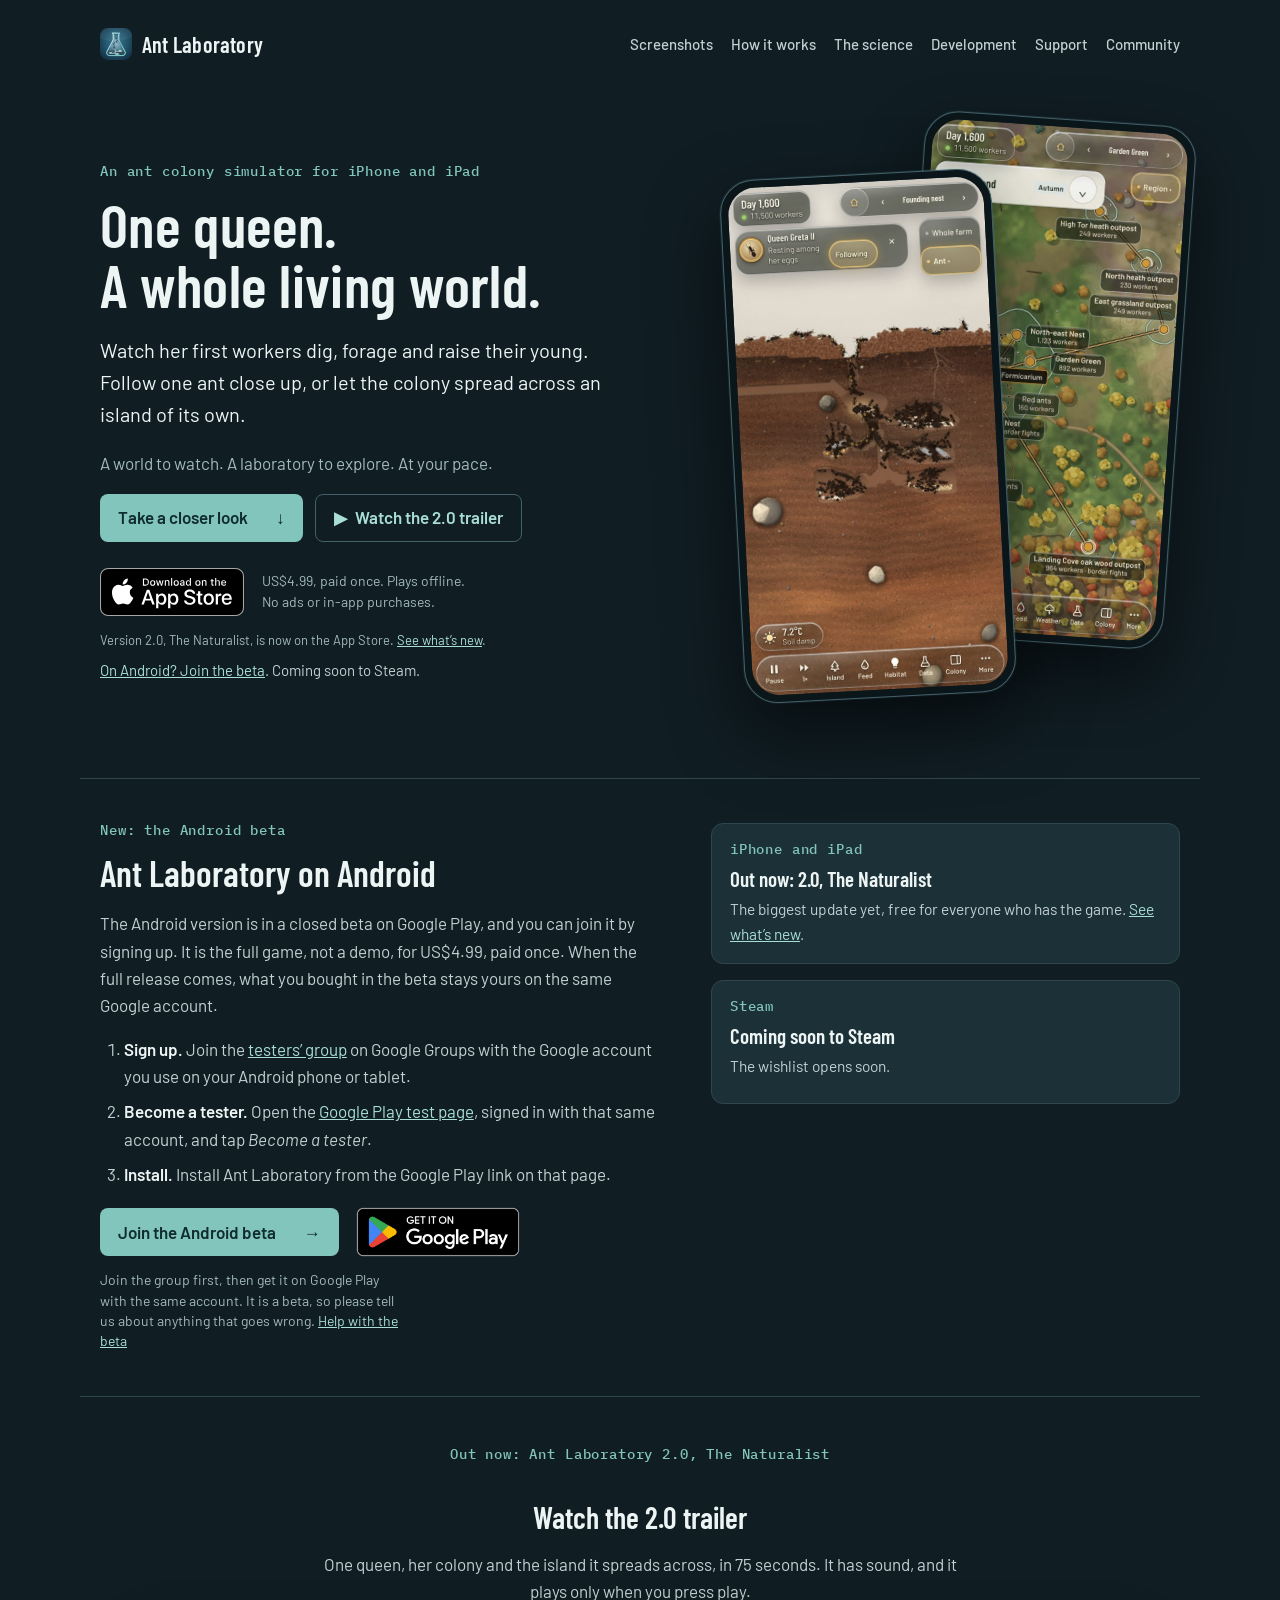
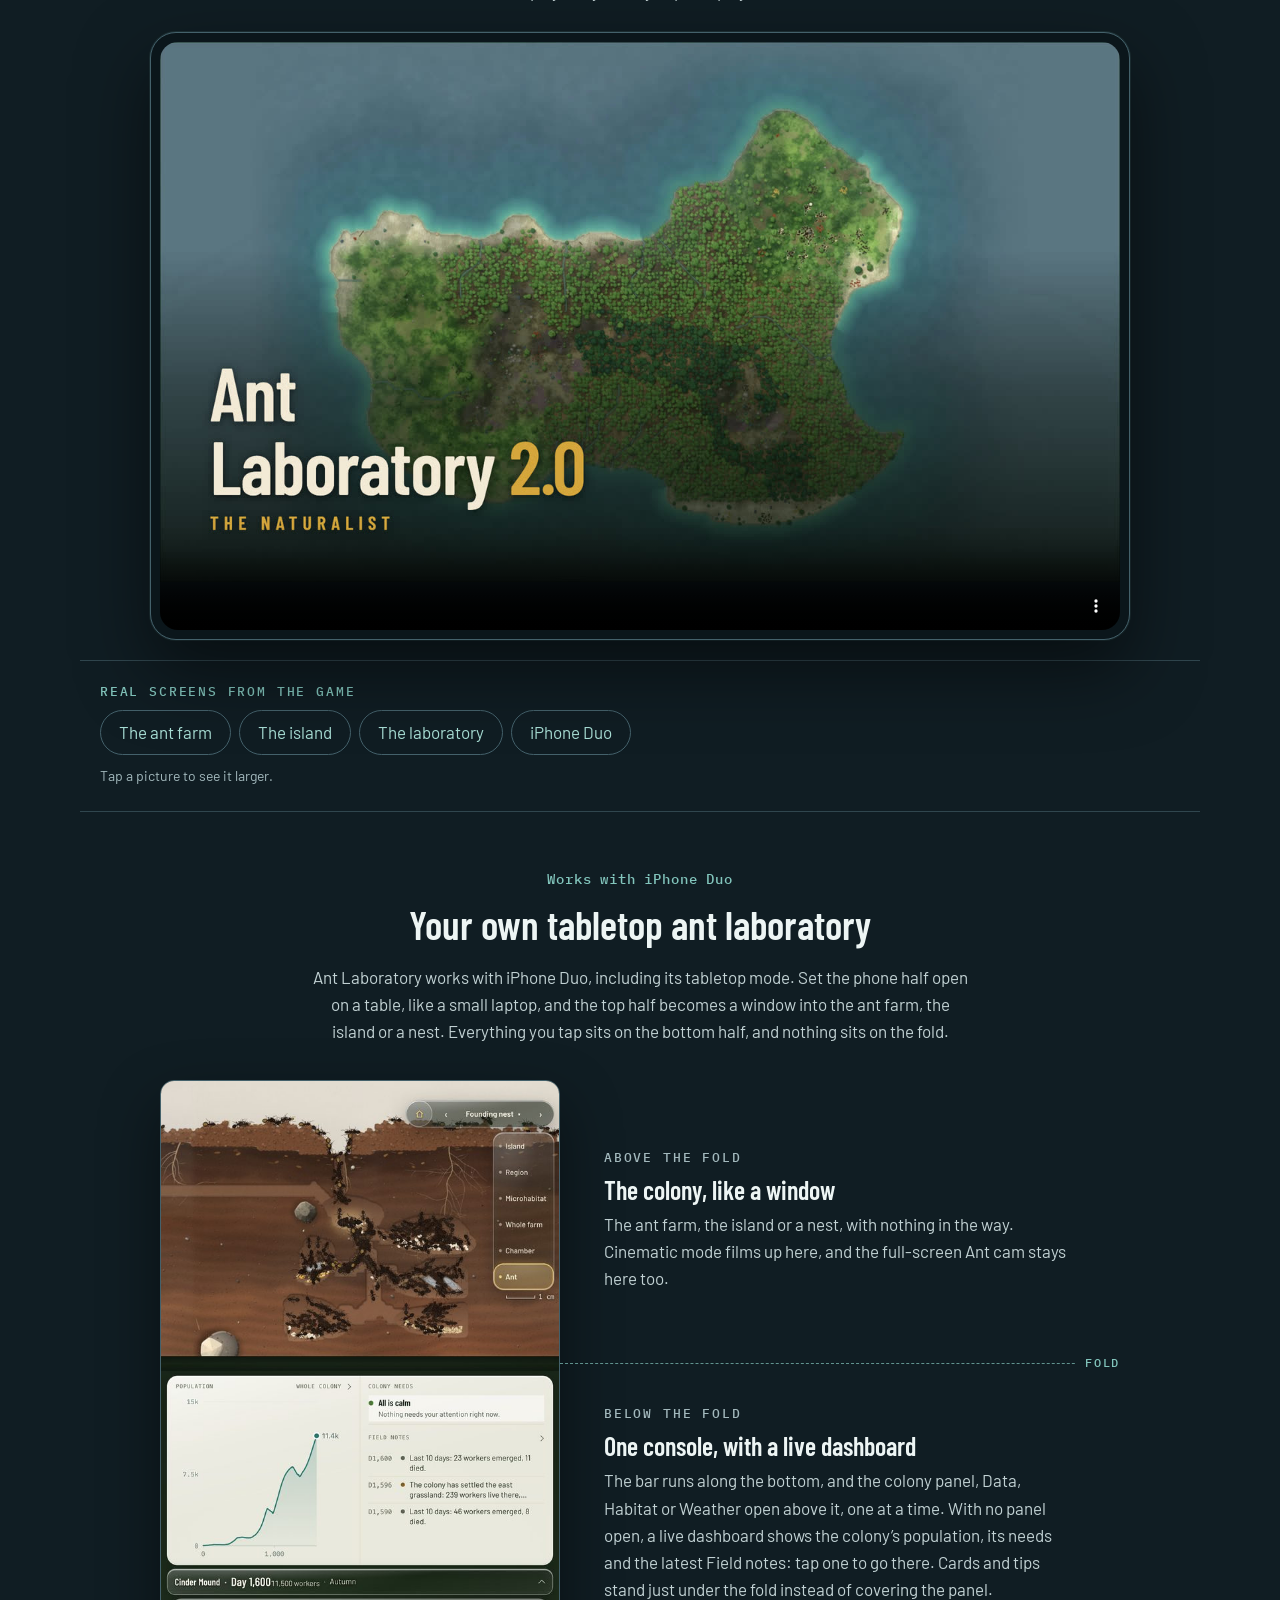
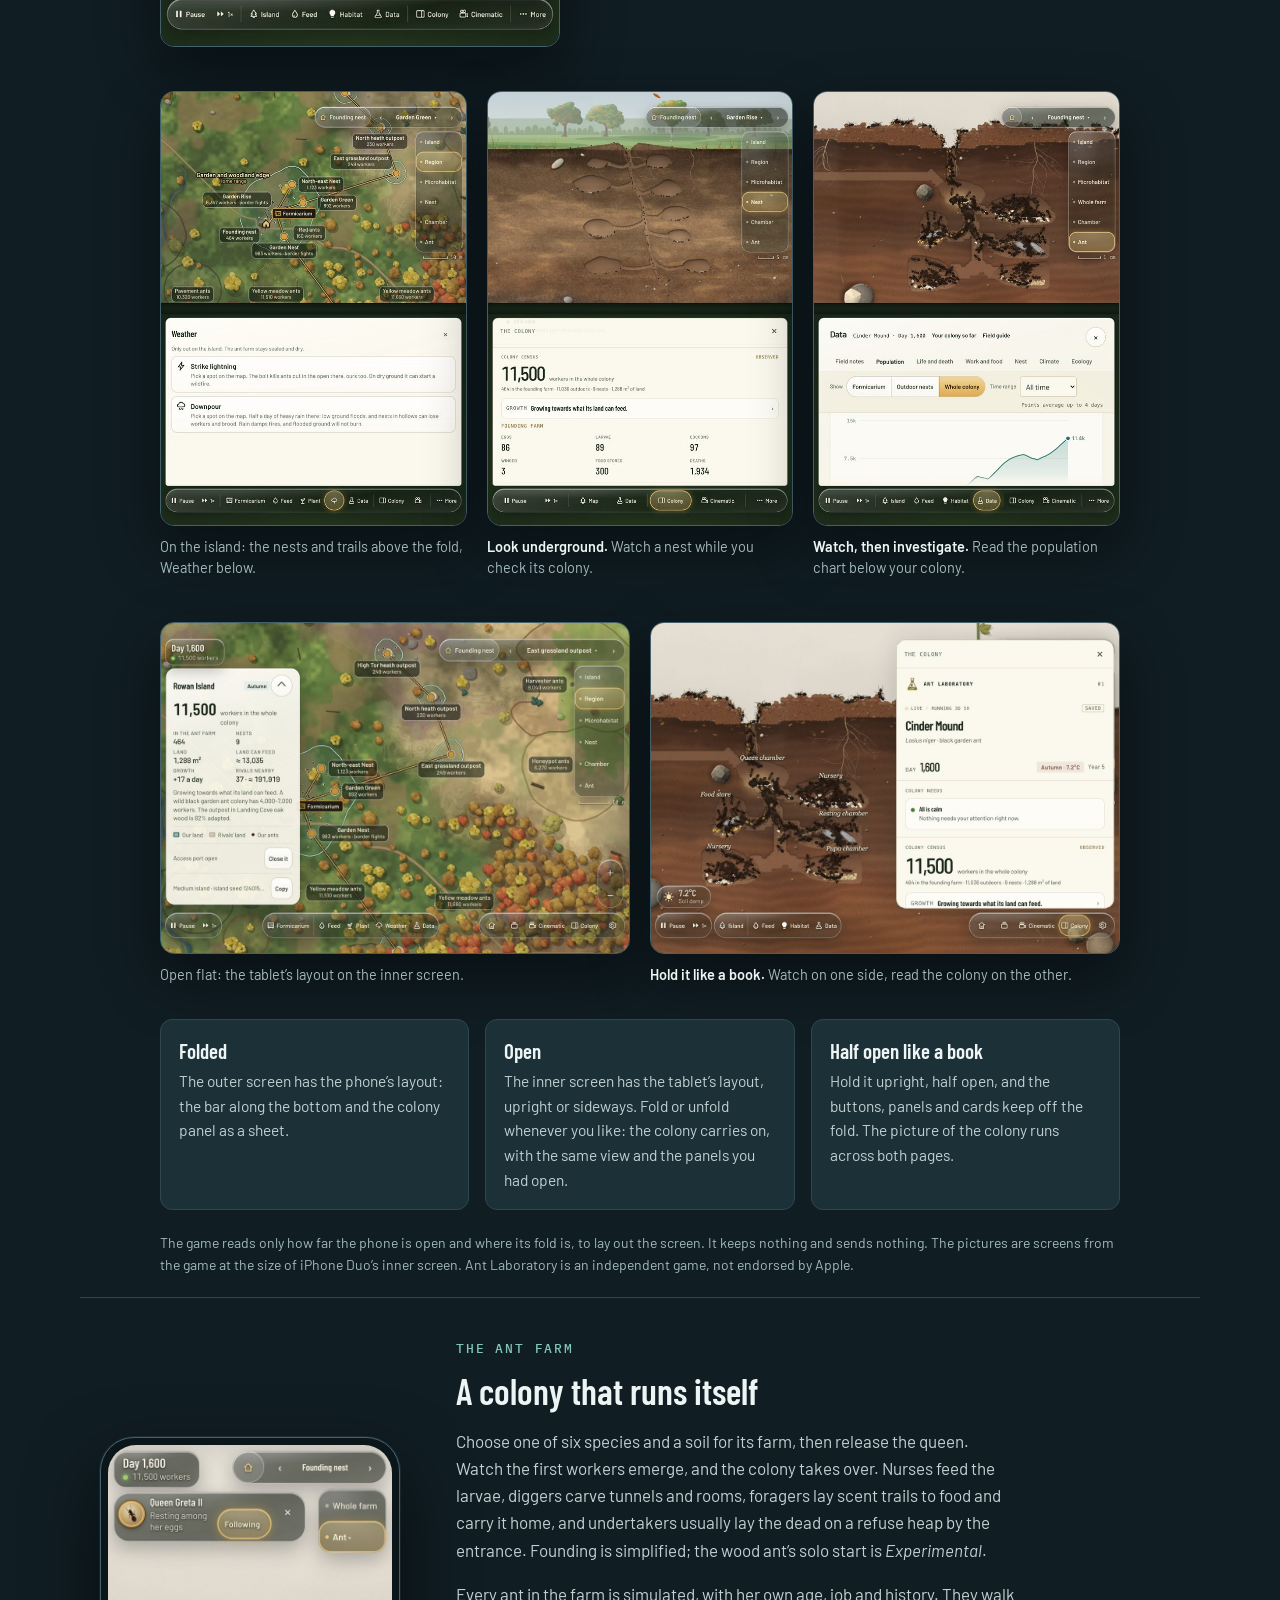
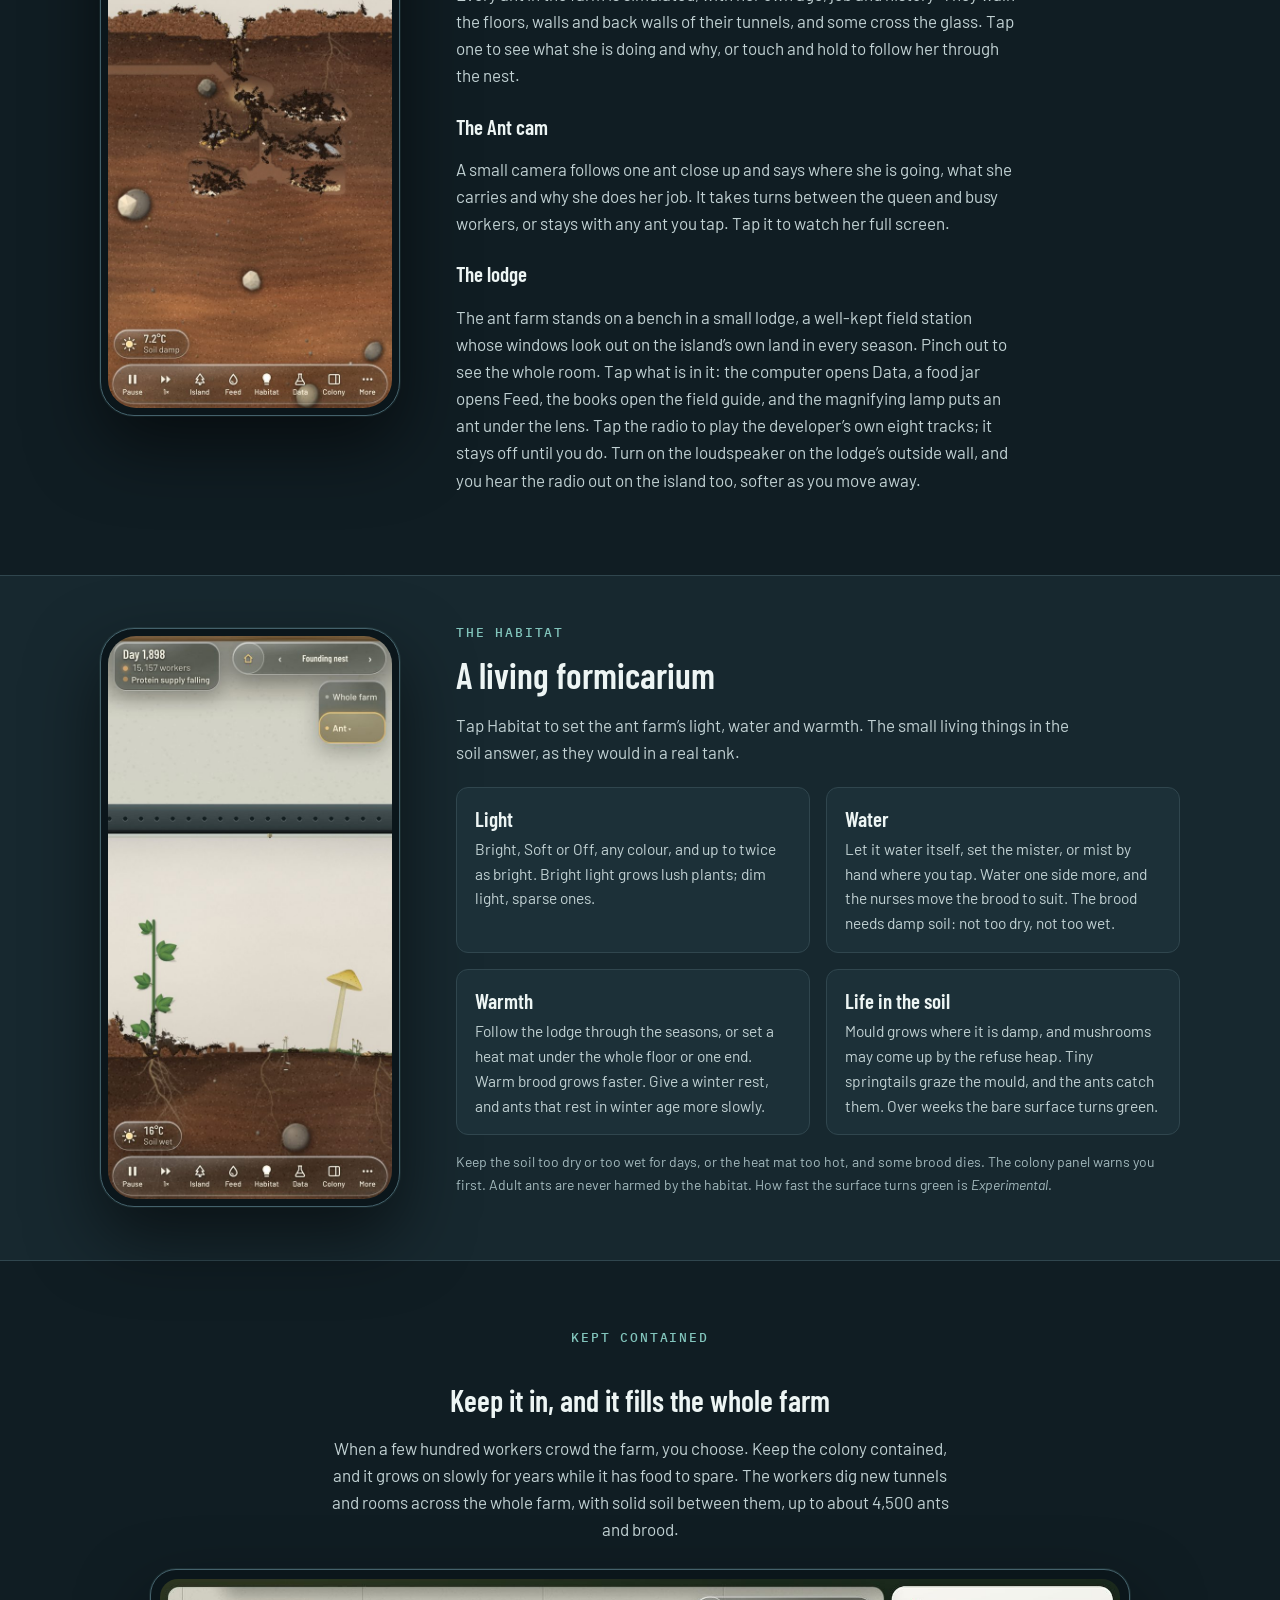
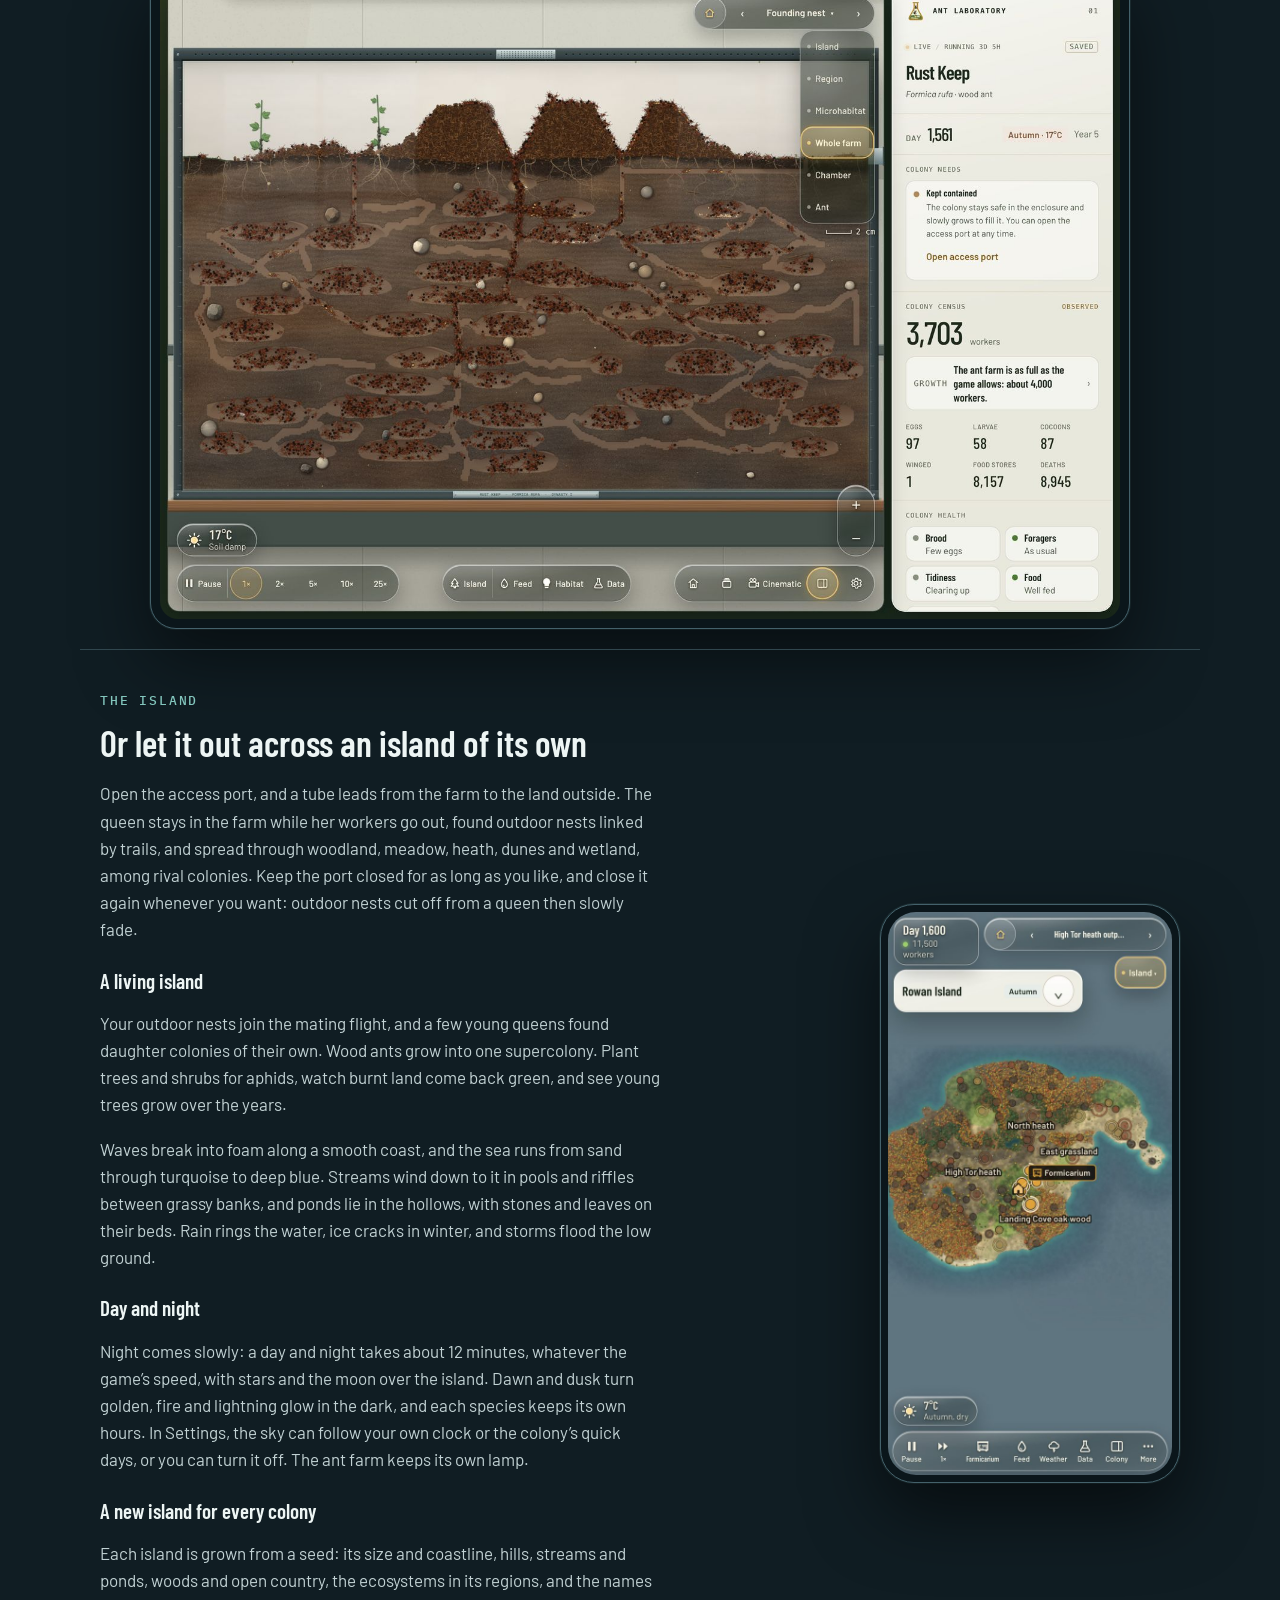
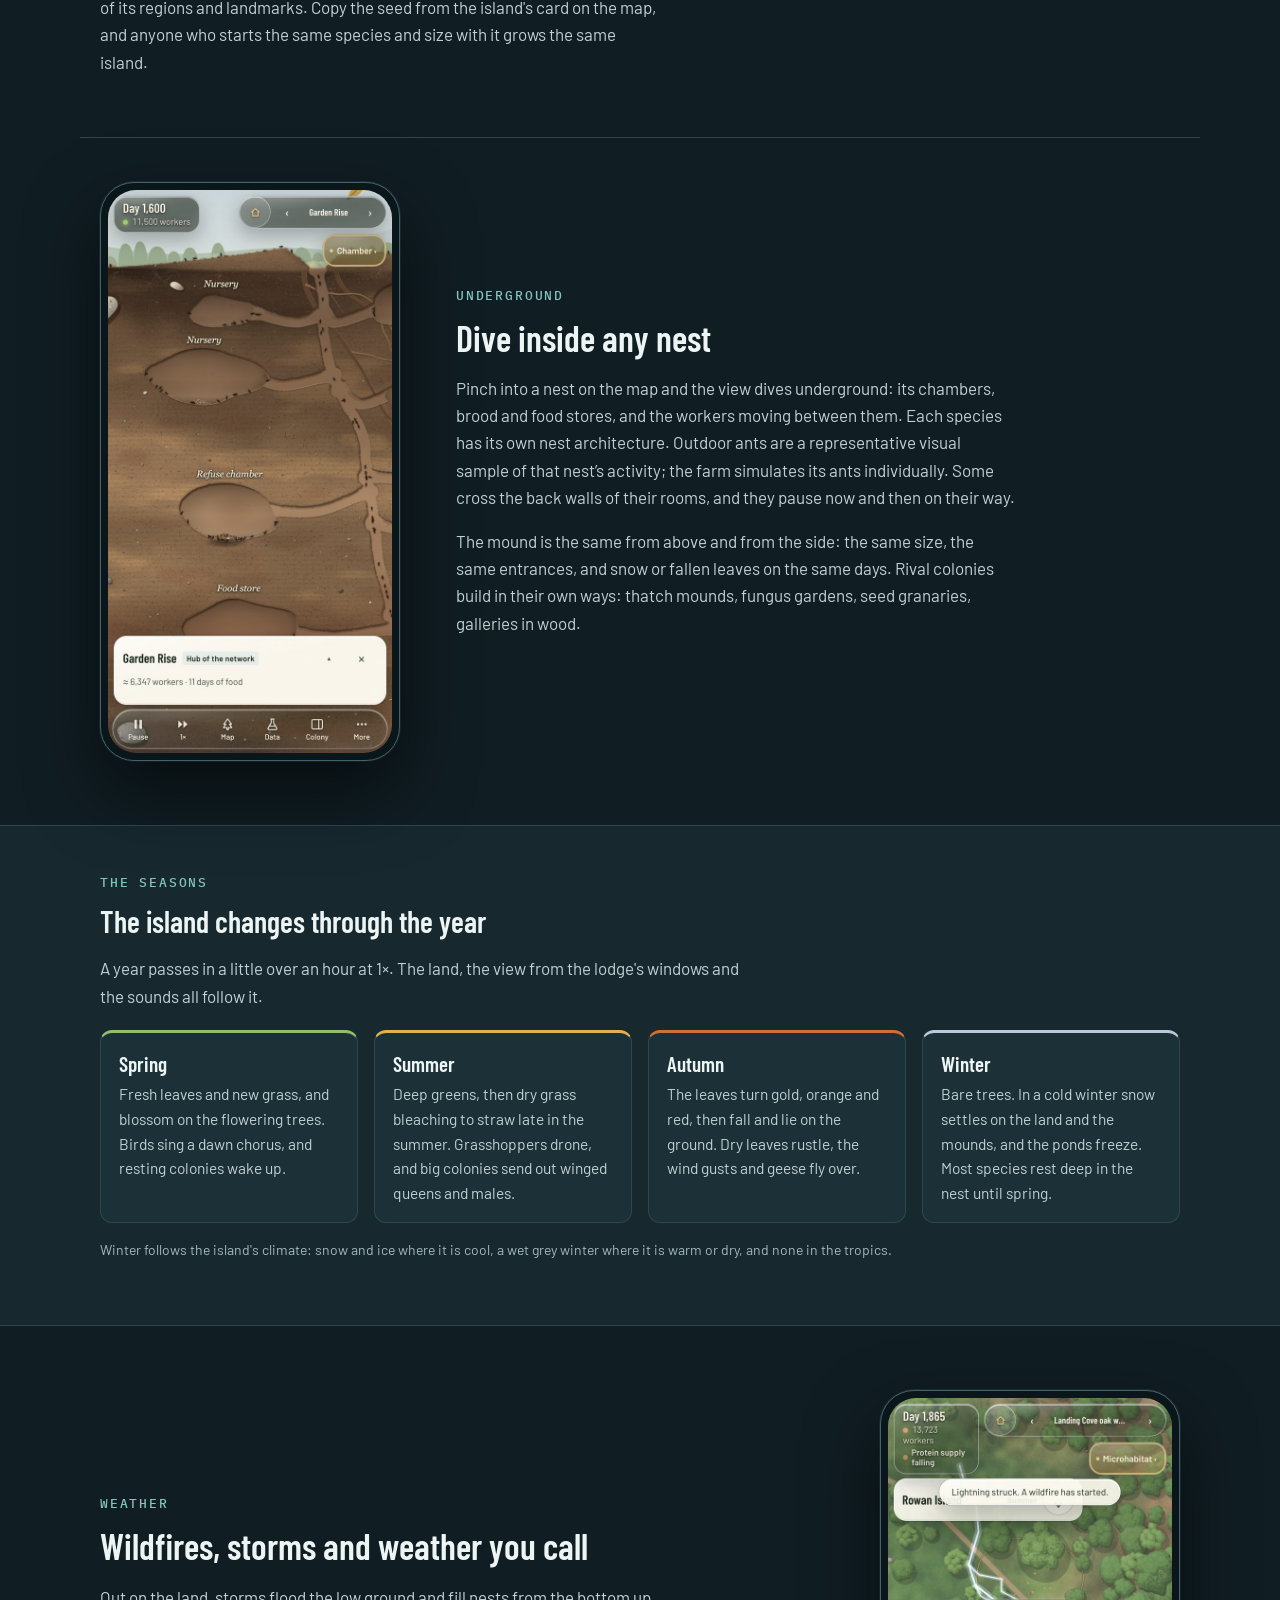
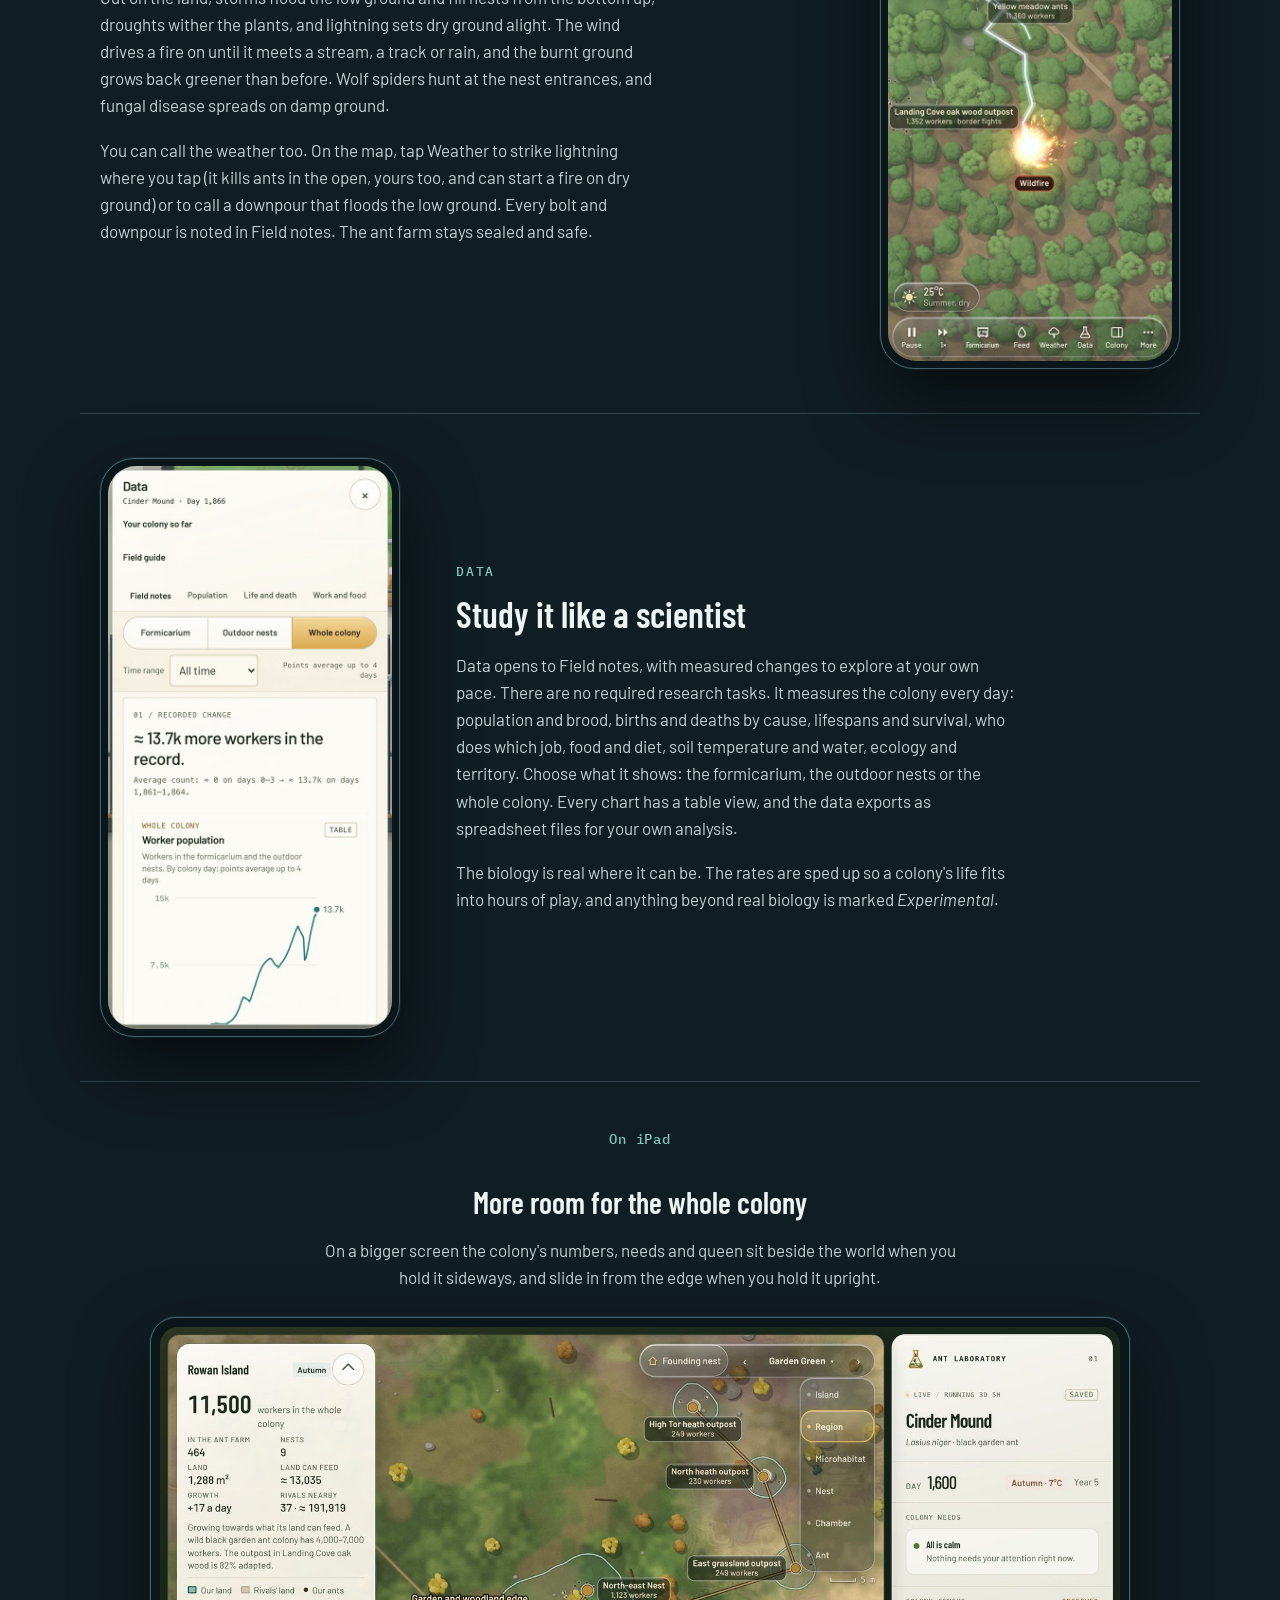
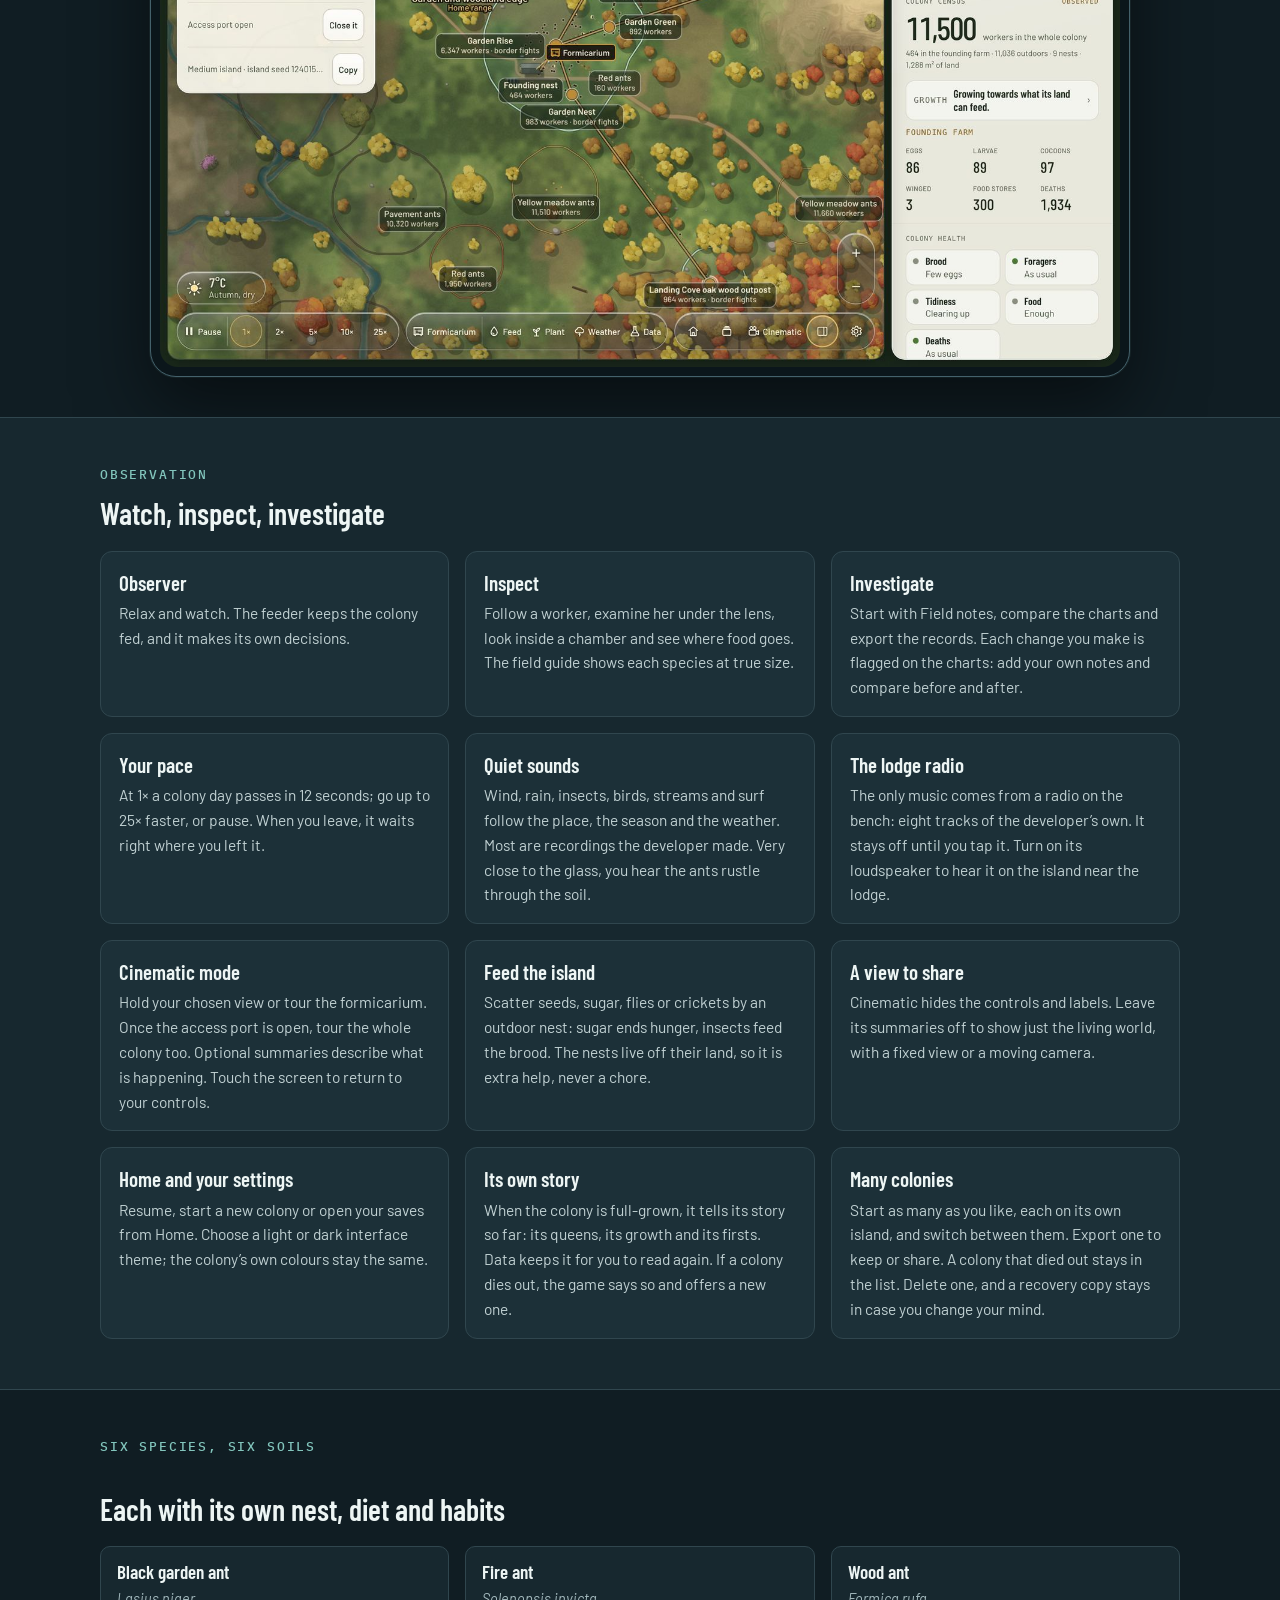
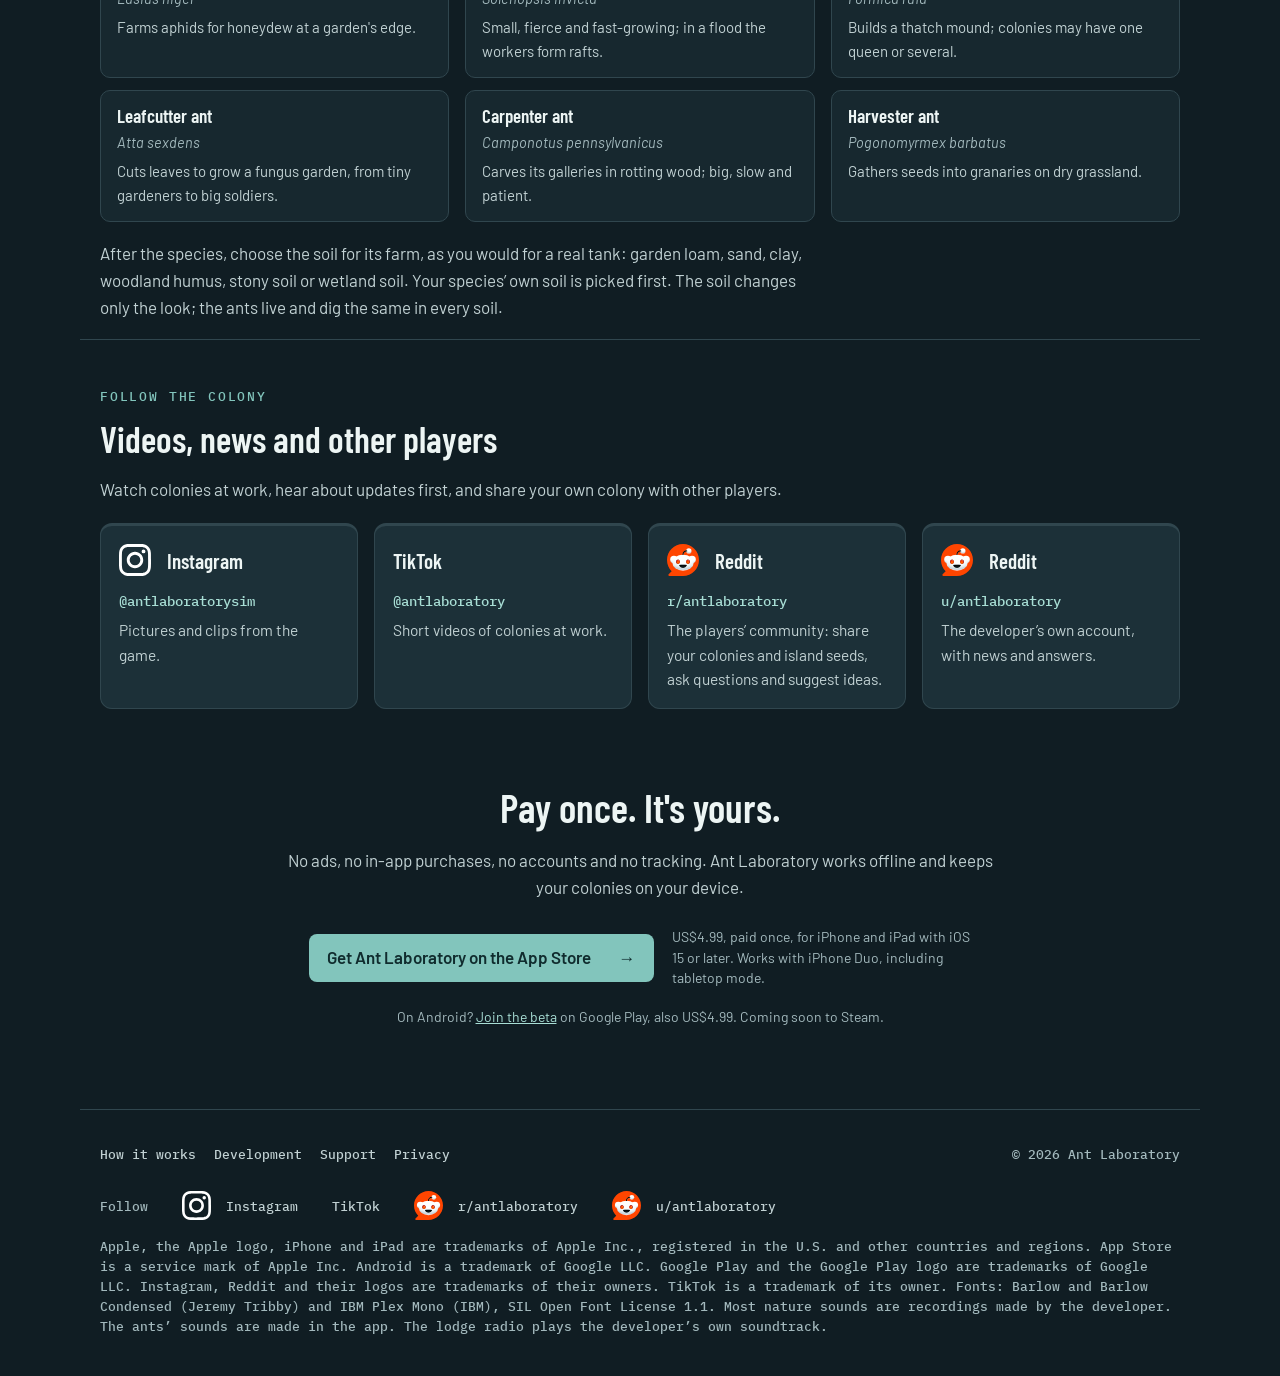
==== commit 09db787f: "Ant Laboratory website" ====
--- a/index.html
+++ b/index.html
@@ -4,7 +4,7 @@
 <meta charset="utf-8">
 <meta name="viewport" content="width=device-width, initial-scale=1">
 <title>Ant Laboratory — Ant colony simulator for iPhone &amp; iPad</title>
-<meta name="description" content="Raise a living ant colony from one queen. Explore its island, look inside nests and study the data. An offline ant simulator for iPhone, iPad and iPhone Duo.">
+<meta name="description" content="Raise a living ant colony from one queen. Explore its island, look inside nests and study the data. An offline ant simulator for iPhone, iPad and iPhone Duo, now in beta on Android.">
 <link rel="canonical" href="https://www.antlaboratory.com/">
 <meta name="theme-color" content="#101d23">
 <link rel="icon" href="favicon.svg?v=b617176d5f56" type="image/svg+xml">
@@ -16,14 +16,14 @@
 <meta property="og:type" content="website">
 <meta property="og:site_name" content="Ant Laboratory">
 <meta property="og:title" content="Ant Laboratory — One queen. A whole living world.">
-<meta property="og:description" content="A living ant farm, an island to explore and a laboratory to study it all. For iPhone, iPad and iPhone Duo. Pay once. Play offline.">
-<meta property="og:image" content="https://www.antlaboratory.com/og-image.jpg?v=e4e2d5a7b77c">
+<meta property="og:description" content="A living ant farm, an island to explore and a laboratory to study it all. For iPhone, iPad and iPhone Duo, and in beta on Android. Pay once. Play offline.">
+<meta property="og:image" content="https://www.antlaboratory.com/og-image.jpg?v=c70133c191d8">
 <meta property="og:image:width" content="1200">
 <meta property="og:image:height" content="630">
 <meta name="twitter:card" content="summary_large_image">
 <meta name="twitter:title" content="Ant Laboratory — One queen. A whole living world.">
-<meta name="twitter:description" content="A living ant farm, an island to explore and a laboratory to study it all. For iPhone, iPad and iPhone Duo. Pay once. Play offline.">
-<meta name="twitter:image" content="https://www.antlaboratory.com/og-image.jpg?v=e4e2d5a7b77c">
+<meta name="twitter:description" content="A living ant farm, an island to explore and a laboratory to study it all. For iPhone, iPad and iPhone Duo, and in beta on Android. Pay once. Play offline.">
+<meta name="twitter:image" content="https://www.antlaboratory.com/og-image.jpg?v=c70133c191d8">
 <script type="application/ld+json">{"@context":"https://schema.org","@type":"WebSite","name":"Ant Laboratory","url":"https://www.antlaboratory.com/","description":"A living ant colony simulator for iPhone and iPad."}</script>
 <link rel="stylesheet" href="fonts/fonts.css">
 <link rel="stylesheet" href="page.css">
@@ -43,17 +43,54 @@
       <h1>One queen.<br>A whole living world.</h1>
       <p class="lede">Watch her first workers dig, forage and raise their young. Follow one ant close up, or let the colony spread across an island of its own.</p>
       <p class="hero-note">A world to watch. A laboratory to explore. At your pace.</p>
-      <a class="explore" href="#screenshots">Take a closer look <span aria-hidden="true">↓</span></a>
+      <p class="hero-go"><a class="explore" href="#screenshots">Take a closer look <span aria-hidden="true">↓</span></a> <a class="watch" href="#trailer"><span aria-hidden="true">▶</span> Watch the 2.0 trailer</a></p>
       <div class="get">
-        <a class="store" data-store href="https://apps.apple.com/app/id6815513415" rel="noopener"><span class="st-k">Get it on the</span> <span class="st-t">App Store · US$4.99</span></a>
+        <a class="badge" data-store href="https://apps.apple.com/app/id6815513415" rel="noopener"><img src="img/badge-app-store.svg" width="144" height="48" alt="Download on the App Store"></a>
+        <p class="store-soon" data-store-soon hidden>Coming soon to the App Store</p>
         <p class="fine"><span data-price>US$4.99</span>, paid once. Plays offline.<br>No ads or in-app purchases.</p>
       </div>
-      <p class="release-note" data-release-note>Our first release is now on the App Store.</p>
+      <p class="release-note" data-release-note>Version 2.0, The Naturalist, is now on the App Store. <a href="whats-new.html">See what’s new</a>.</p>
+      <p class="hero-also"><a href="#android">On Android? Join the beta</a>. Coming soon to Steam.</p>
     </div>
     <div class="hero-p">
       <figure class="phone back"><a class="shot-link" data-shot href="img/phone-island.jpg"><img src="img/phone-island.jpg" width="600" height="1190" alt="The island seen from above: the colony's outdoor nests joined by trails, rival colonies around them, and woods in their autumn colours."></a></figure>
       <figure class="phone front"><a class="shot-link" data-shot href="img/phone-queen.jpg"><img src="img/phone-queen.jpg" width="600" height="1190" fetchpriority="high" alt="The queen and her workers close up, surrounded by the chambers they have dug in the ant farm."></a></figure>
     </div>
+  </section>
+
+  <section class="platforms wrap-w" id="android">
+    <div>
+      <p class="kick name">New: the Android beta</p>
+      <h2>Ant Laboratory on Android</h2>
+      <p>The Android version is in a closed beta on Google Play, and you can join it by signing up. It is the full game, not a demo, for US$4.99, paid once. When the full release comes, what you bought in the beta stays yours on the same Google account.</p>
+      <ol class="steps">
+        <li><b>Sign up.</b> Join the <a data-link="android" href="https://groups.google.com/g/ant-laboratory-testers" rel="noopener">testers’ group</a> on Google Groups with the Google account you use on your Android phone or tablet.</li>
+        <li><b>Become a tester.</b> Open the <a data-link="androidTest" href="https://play.google.com/apps/testing/com.antlaboratory.app" rel="noopener">Google Play test page</a>, signed in with that same account, and tap <i>Become a tester</i>.</li>
+        <li><b>Install.</b> Install Ant Laboratory from the Google Play link on that page.</li>
+      </ol>
+      <div class="get">
+        <a class="explore" data-link="android" href="https://groups.google.com/g/ant-laboratory-testers" rel="noopener">Join the Android beta <span aria-hidden="true">→</span></a>
+        <a class="badge play" data-link="androidTest" href="https://play.google.com/apps/testing/com.antlaboratory.app" rel="noopener"><img src="img/badge-google-play.png" width="186" height="72" alt="Get it on Google Play"></a>
+        <p class="fine">Join the group first, then get it on Google Play with the same account. It is a beta, so please tell us about anything that goes wrong. <a href="support.html#android">Help with the beta</a></p>
+      </div>
+    </div>
+    <div class="plat-more">
+      <div class="card"><p class="kick name">iPhone and iPad</p><h3>Out now: 2.0, The Naturalist</h3><p>The biggest update yet, free for everyone who has the game. <a href="whats-new.html">See what’s new</a>.</p></div>
+      <div class="card"><p class="kick name">Steam</p><h3>Coming soon to Steam</h3><p data-no-link="steam">The wishlist opens soon.</p><p><a data-link="steam" hidden>Wishlist it on Steam <span aria-hidden="true">→</span></a></p></div>
+    </div>
+  </section>
+
+  <section class="showcase trailer wrap-w" id="trailer">
+    <p class="kick name">Out now: Ant Laboratory 2.0, The Naturalist</p>
+    <h2>Watch the 2.0 trailer</h2>
+    <p>One queen, her colony and the island it spreads across, in 75 seconds. It has sound, and it plays only when you press play.</p>
+    <figure class="tablet trailer-v">
+      <video controls playsinline preload="none" width="1280" height="720" poster="video/ant-laboratory-2.0-trailer.jpg" aria-label="The Ant Laboratory 2.0 trailer, 75 seconds">
+        <source src="video/ant-laboratory-2.0-trailer.mp4" type="video/mp4">
+        <track kind="captions" src="video/ant-laboratory-2.0-trailer.vtt" srclang="en" label="English" default>
+        <a href="video/ant-laboratory-2.0-trailer.mp4">Watch the 2.0 trailer (MP4, 22 MB)</a>
+      </video>
+    </figure>
   </section>
 
   <nav class="screenshot-nav wrap-w" id="screenshots" aria-label="Explore the screenshots">
@@ -106,25 +143,25 @@
       <p class="kick">The ant farm</p>
       <h2>A colony that runs itself</h2>
       <p>Choose one of six species and a soil for its farm, then release the queen. Watch the first workers emerge, and the colony takes over. Nurses feed the larvae, diggers carve tunnels and rooms, foragers lay scent trails to food and carry it home, and undertakers usually lay the dead on a refuse heap by the entrance. Founding is simplified; the wood ant’s solo start is <i>Experimental</i>.</p>
-      <p>Every ant in the farm is simulated, with her own age, job and history. Tap one to see what she is doing and why, or touch and hold to follow her through the nest.</p>
+      <p>Every ant in the farm is simulated, with her own age, job and history. They walk the floors, walls and back walls of their tunnels, and some cross the glass. Tap one to see what she is doing and why, or touch and hold to follow her through the nest.</p>
       <h3>The Ant cam</h3>
       <p>A small camera follows one ant close up and says where she is going, what she carries and why she does her job. It takes turns between the queen and busy workers, or stays with any ant you tap. Tap it to watch her full screen.</p>
       <h3>The lodge</h3>
-      <p>The ant farm stands on a bench in a small lodge. Pinch out to see the whole room. Tap the computer to open Data. Tap the radio to play the developer’s own soundtrack; it stays off until you do. Turn on the loudspeaker on the lodge’s outside wall, and you hear the radio out on the island too, softer as you move away.</p>
+      <p>The ant farm stands on a bench in a small lodge, a well-kept field station whose windows look out on the island’s own land in every season. Pinch out to see the whole room. Tap what is in it: the computer opens Data, a food jar opens Feed, the books open the field guide, and the magnifying lamp puts an ant under the lens. Tap the radio to play the developer’s own eight tracks; it stays off until you do. Turn on the loudspeaker on the lodge’s outside wall, and you hear the radio out on the island too, softer as you move away.</p>
     </div>
   </section>
 
   <section class="band">
     <div class="wrap-w band-feat">
-      <figure class="phone"><a class="shot-link" data-shot href="img/phone-mould.jpg"><img src="img/phone-mould.jpg" width="600" height="1190" loading="lazy" alt="Close up on the surface of the ant farm: a bean plant over the refuse pile, three pale yellow mushrooms beside it, workers along the ground and roots in the soil below."></a></figure>
+      <figure class="phone"><a class="shot-link" data-shot href="img/phone-mould.jpg"><img src="img/phone-mould.jpg" width="600" height="1190" loading="lazy" alt="Close up on the surface of the ant farm: a bean plant over the refuse pile, a pale yellow mushroom beside it, workers along the ground and roots in the soil below."></a></figure>
       <div>
         <p class="kick">The habitat</p>
         <h2>A living formicarium</h2>
         <p>Tap Habitat to set the ant farm’s light, water and warmth. The small living things in the soil answer, as they would in a real tank.</p>
         <div class="grid2">
           <div class="card"><h3>Light</h3><p>Bright, Soft or Off, any colour, and up to twice as bright. Bright light grows lush plants; dim light, sparse ones.</p></div>
-          <div class="card"><h3>Water</h3><p>Let it water itself, or set the mister by hand and watch it spray. The brood needs damp soil: not too dry, not too wet.</p></div>
-          <div class="card"><h3>Warmth</h3><p>Follow the lodge through the seasons, or set a heat mat. Warm brood grows faster. Set it cold, and ants that rest in winter go to rest.</p></div>
+          <div class="card"><h3>Water</h3><p>Let it water itself, set the mister, or mist by hand where you tap. Water one side more, and the nurses move the brood to suit. The brood needs damp soil: not too dry, not too wet.</p></div>
+          <div class="card"><h3>Warmth</h3><p>Follow the lodge through the seasons, or set a heat mat under the whole floor or one end. Warm brood grows faster. Give a winter rest, and ants that rest in winter age more slowly.</p></div>
           <div class="card"><h3>Life in the soil</h3><p>Mould grows where it is damp, and mushrooms may come up by the refuse heap. Tiny springtails graze the mould, and the ants catch them. Over weeks the bare surface turns green.</p></div>
         </div>
         <p class="fine">Keep the soil too dry or too wet for days, or the heat mat too hot, and some brood dies. The colony panel warns you first. Adult ants are never harmed by the habitat. How fast the surface turns green is <i>Experimental</i>.</p>
@@ -144,8 +181,12 @@
     <div class="t">
       <p class="kick">The island</p>
       <h2>Or let it out across an island of its own</h2>
-      <p>Open the access port, and a tube leads from the farm to the land outside. The queen stays in the farm while her workers go out, found outdoor nests linked by trails, and spread through woodland, meadow, heath, dunes and wetland, among rival colonies. Keep the port closed for as long as you like; once you open it, it stays open.</p>
-      <p>Streams run down to the sea and ponds lie in the hollows. The water moves and catches the light, rain rings its surface, and storms flood the low ground around it.</p>
+      <p>Open the access port, and a tube leads from the farm to the land outside. The queen stays in the farm while her workers go out, found outdoor nests linked by trails, and spread through woodland, meadow, heath, dunes and wetland, among rival colonies. Keep the port closed for as long as you like, and close it again whenever you want: outdoor nests cut off from a queen then slowly fade.</p>
+      <h3>A living island</h3>
+      <p>Your outdoor nests join the mating flight, and a few young queens found daughter colonies of their own. Wood ants grow into one supercolony. Plant trees and shrubs for aphids, watch burnt land come back green, and see young trees grow over the years.</p>
+      <p>Waves break into foam along a smooth coast, and the sea runs from sand through turquoise to deep blue. Streams wind down to it in pools and riffles between grassy banks, and ponds lie in the hollows, with stones and leaves on their beds. Rain rings the water, ice cracks in winter, and storms flood the low ground.</p>
+      <h3>Day and night</h3>
+      <p>Night comes slowly: a day and night takes about 12 minutes, whatever the game’s speed, with stars and the moon over the island. Dawn and dusk turn golden, fire and lightning glow in the dark, and each species keeps its own hours. In Settings, the sky can follow your own clock or the colony’s quick days, or you can turn it off. The ant farm keeps its own lamp.</p>
       <h3>A new island for every colony</h3>
       <p>Each island is grown from a seed: its size and coastline, hills, streams and ponds, woods and open country, the ecosystems in its regions, and the names of its regions and landmarks. Copy the seed from the island's card on the map, and anyone who starts the same species and size with it grows the same island.</p>
     </div>
@@ -156,7 +197,7 @@
     <div class="t">
       <p class="kick">Underground</p>
       <h2>Dive inside any nest</h2>
-      <p>Pinch into a nest on the map and the view dives underground: its chambers, brood and food stores, and the workers moving between them. Each species has its own nest architecture. Outdoor ants are a representative visual sample of that nest’s activity; the farm simulates its ants individually.</p>
+      <p>Pinch into a nest on the map and the view dives underground: its chambers, brood and food stores, and the workers moving between them. Each species has its own nest architecture. Outdoor ants are a representative visual sample of that nest’s activity; the farm simulates its ants individually. Some cross the back walls of their rooms, and they pause now and then on their way.</p>
       <p>The mound is the same from above and from the side: the same size, the same entrances, and snow or fallen leaves on the same days. Rival colonies build in their own ways: thatch mounds, fungus gardens, seed granaries, galleries in wood.</p>
     </div>
   </section>
@@ -211,11 +252,11 @@
       <h2>Watch, inspect, investigate</h2>
       <div class="grid3">
         <div class="card"><h3>Observer</h3><p>Relax and watch. The feeder keeps the colony fed, and it makes its own decisions.</p></div>
-        <div class="card"><h3>Inspect</h3><p>Follow a worker, look inside a chamber and see where food goes. Pause for a closer look whenever something catches your eye.</p></div>
-        <div class="card"><h3>Investigate</h3><p>Start with Field notes, compare the charts and export the records. Look for changes in growth, food or temperature, then watch what follows.</p></div>
+        <div class="card"><h3>Inspect</h3><p>Follow a worker, examine her under the lens, look inside a chamber and see where food goes. The field guide shows each species at true size.</p></div>
+        <div class="card"><h3>Investigate</h3><p>Start with Field notes, compare the charts and export the records. Each change you make is flagged on the charts: add your own notes and compare before and after.</p></div>
         <div class="card"><h3>Your pace</h3><p>At 1× a colony day passes in 12 seconds; go up to 25× faster, or pause. When you leave, it waits right where you left it.</p></div>
-        <div class="card"><h3>Quiet sounds</h3><p>Wind, rain, insects, birds, streams and surf follow the place, the season and the weather. Most are recordings the developer made with ElevenLabs. Very close to the glass, you hear the ants rustle through the soil.</p></div>
-        <div class="card"><h3>The lodge radio</h3><p>The only music comes from a radio on the bench: the developer’s own soundtrack. It stays off until you tap it. Turn on its loudspeaker to hear it on the island near the lodge.</p></div>
+        <div class="card"><h3>Quiet sounds</h3><p>Wind, rain, insects, birds, streams and surf follow the place, the season and the weather. Most are recordings the developer made. Very close to the glass, you hear the ants rustle through the soil.</p></div>
+        <div class="card"><h3>The lodge radio</h3><p>The only music comes from a radio on the bench: eight tracks of the developer’s own. It stays off until you tap it. Turn on its loudspeaker to hear it on the island near the lodge.</p></div>
         <div class="card"><h3>Cinematic mode</h3><p>Hold your chosen view or tour the formicarium. Once the access port is open, tour the whole colony too. Optional summaries describe what is happening. Touch the screen to return to your controls.</p></div>
         <div class="card"><h3>Feed the island</h3><p>Scatter seeds, sugar, flies or crickets by an outdoor nest: sugar ends hunger, insects feed the brood. The nests live off their land, so it is extra help, never a chore.</p></div>
         <div class="card"><h3>A view to share</h3><p>Cinematic hides the controls and labels. Leave its summaries off to show just the living world, with a fixed view or a moving camera.</p></div>
@@ -240,20 +281,35 @@
     <p class="soils">After the species, choose the soil for its farm, as you would for a real tank: garden loam, sand, clay, woodland humus, stony soil or wetland soil. Your species’ own soil is picked first. The soil changes only the look; the ants live and dig the same in every soil.</p>
   </section>
 
+  <section class="follow-s wrap-w" id="follow">
+    <p class="kick">Follow the colony</p>
+    <h2>Videos, news and other players</h2>
+    <p>Watch colonies at work, hear about updates first, and share your own colony with other players.</p>
+    <div class="grid4 social">
+      <a class="card" data-link="instagram" href="https://www.instagram.com/antlaboratorysim/" rel="noopener"><div class="card-h"><img class="sico" src="img/logo-instagram.svg" width="32" height="32" alt=""><h3>Instagram</h3></div><p class="handle">@antlaboratorysim</p><p>Pictures and clips from the game.</p></a>
+      <a class="card" data-link="tiktok" href="https://www.tiktok.com/@antlaboratory" rel="noopener"><div class="card-h"><h3>TikTok</h3></div><p class="handle">@antlaboratory</p><p>Short videos of colonies at work.</p></a>
+      <a class="card" data-link="forum" href="https://www.reddit.com/r/antlaboratory/" rel="noopener"><div class="card-h"><img class="sico full" src="img/logo-reddit.svg" width="32" height="32" alt=""><h3>Reddit</h3></div><p class="handle">r/antlaboratory</p><p>The players’ community: share your colonies and island seeds, ask questions and suggest ideas.</p></a>
+      <a class="card" data-link="redditUser" href="https://www.reddit.com/user/antlaboratory/" rel="noopener"><div class="card-h"><img class="sico full" src="img/logo-reddit.svg" width="32" height="32" alt=""><h3>Reddit</h3></div><p class="handle">u/antlaboratory</p><p>The developer’s own account, with news and answers.</p></a>
+    </div>
+  </section>
+
   <section class="promise wrap">
     <h2>Pay once. It's yours.</h2>
     <p>No ads, no in-app purchases, no accounts and no tracking. Ant Laboratory works offline and keeps your colonies on your device.</p>
     <div class="get">
-      <a class="store" data-store href="https://apps.apple.com/app/id6815513415" rel="noopener"><span class="st-k">Get it on the</span> <span class="st-t">App Store · US$4.99</span></a>
-      <p class="fine">For iPhone and iPad with iOS 15 or later, and works with iPhone Duo, including tabletop mode.</p>
-    </div>
+      <a class="explore" data-store href="https://apps.apple.com/app/id6815513415" rel="noopener">Get Ant Laboratory on the App Store <span aria-hidden="true">→</span></a>
+      <p class="store-soon" data-store-soon hidden>Coming soon to the App Store</p>
+      <p class="fine"><span data-price>US$4.99</span>, paid once, for iPhone and iPad with iOS 15 or later. Works with iPhone Duo, including tabletop mode.</p>
+    </div>
+    <p class="fine">On Android? <a href="#android">Join the beta</a> on Google Play, also US$4.99. Coming soon to Steam.</p>
   </section>
 </main>
 
 <footer class="foot wrap-w">
-  <nav aria-label="More"><a href="about.html">How it works</a><a href="development.html">Development</a><a href="support.html">Support</a><a href="privacy.html">Privacy</a><a data-forum hidden>Community</a></nav>
+  <nav aria-label="More"><a href="about.html">How it works</a><a href="development.html">Development</a><a href="support.html">Support</a><a href="privacy.html">Privacy</a></nav>
   <span>© <span data-year>2026</span> <span data-owner>Ant Laboratory</span></span>
-  <span class="credits">Apple, iPhone and iPad are trademarks of Apple Inc. App Store is a service mark of Apple Inc. Fonts: Barlow and Barlow Condensed (Jeremy Tribby) and IBM Plex Mono (IBM), SIL Open Font License 1.1. Most nature sounds are recordings made by the developer with ElevenLabs. The ants’ sounds are made in the app. The lodge radio plays the developer’s own soundtrack.</span>
+  <nav class="follow" aria-label="Follow Ant Laboratory"><span>Follow</span><a data-link="instagram" href="https://www.instagram.com/antlaboratorysim/" rel="noopener"><img class="sico" src="img/logo-instagram.svg" width="29" height="29" alt="">Instagram</a><a data-link="tiktok" href="https://www.tiktok.com/@antlaboratory" rel="noopener">TikTok</a><a data-link="forum" href="https://www.reddit.com/r/antlaboratory/" rel="noopener" aria-label="Reddit: r/antlaboratory"><img class="sico full" src="img/logo-reddit.svg" width="29" height="29" alt="">r/antlaboratory</a><a data-link="redditUser" href="https://www.reddit.com/user/antlaboratory/" rel="noopener" aria-label="Reddit: u/antlaboratory"><img class="sico full" src="img/logo-reddit.svg" width="29" height="29" alt="">u/antlaboratory</a></nav>
+  <span class="credits">Apple, the Apple logo, iPhone and iPad are trademarks of Apple Inc., registered in the U.S. and other countries and regions. App Store is a service mark of Apple Inc. Android is a trademark of Google LLC. Google Play and the Google Play logo are trademarks of Google LLC. Instagram, Reddit and their logos are trademarks of their owners. TikTok is a trademark of its owner. Fonts: Barlow and Barlow Condensed (Jeremy Tribby) and IBM Plex Mono (IBM), SIL Open Font License 1.1. Most nature sounds are recordings made by the developer. The ants’ sounds are made in the app. The lodge radio plays the developer’s own soundtrack.</span>
 </footer>
 </body>
 </html>
--- a/page.css
+++ b/page.css
@@ -43,13 +43,14 @@
 .note { border-left: 3px solid var(--amber); background: var(--panel); padding: 12px 16px; border-radius: 0 6px 6px 0; margin: 18px 0; }
 .note p { margin: 0; }
 
-/* ---- the App Store button ---- */
-.store { display: inline-flex; flex-direction: column; justify-content: center; min-height: 56px; padding: 10px 22px; border-radius: 12px; background: var(--amber); color: var(--amber-ink); text-decoration: none; line-height: 1.1; }
-.store .st-k { font: 500 12px/1.2 var(--f-body); opacity: .82; }
-.store .st-t { font: 600 21px/1.1 var(--f-cond); letter-spacing: .01em; }
-.store:hover { background: var(--amber-2); }
-.store:not([href]) { background: transparent; color: var(--ink); border: 1px solid var(--line-2); cursor: default; }
-.store:not([href]) .st-k { color: var(--amber); opacity: 1; }
+/* ---- the store badges: Apple's and Google's own artwork, unchanged, 48 px high (Apple's minimum is 40, Google's 28), with
+   a quarter of their height clear around them (both guidelines; the .get row's gaps keep it) ---- */
+.badge { display: inline-block; flex: none; border-radius: 8px; }
+.badge img { width: auto; height: 48px; max-width: none; }   /* never narrowed by the link's width: that would squash it */
+/* Google's file has its clear space drawn in (41 of its 250 px each side): 72 px shows a 48 px badge, the margins take
+   the clear space back so the focus ring fits the badge */
+.badge.play img { height: 72px; margin: -11.8px; }
+.store-soon { display: inline-flex; align-items: center; min-height: 48px; margin: 0; padding: 8px 18px; border: 1px solid var(--line-2); border-radius: 8px; color: var(--ink); font-weight: 600; }
 .get { display: flex; flex-wrap: wrap; align-items: center; gap: 14px 18px; margin-top: 26px; }
 .get .fine { margin: 0; max-width: 300px; line-height: 1.45; }
 
@@ -67,6 +68,37 @@
 .explore { display: inline-flex; align-items: center; justify-content: space-between; gap: 28px; min-height: 48px; padding: 8px 18px; background: var(--amber); color: var(--amber-ink); border-radius: 8px; text-decoration: none; font-weight: 600; }
 .explore:hover { background: var(--amber-2); }
 .release-note { color: var(--ink-3); font-size: 13px; margin: 14px 0 0; }
+.hero-also { color: var(--ink-2); font-size: 15px; margin: 8px 0 0; }
+/* the Android beta, with the other places to play beside it */
+.platforms { display: grid; grid-template-columns: minmax(0, 1.2fr) minmax(0, 1fr); gap: 24px 48px; align-items: start; padding-top: 44px; padding-bottom: 44px; border-top: 1px solid var(--line); }
+.platforms h2 { margin-top: 0; font-size: 36px; }
+.platforms .get { margin-top: 20px; }
+.steps { margin: 16px 0 0; padding-left: 1.4em; }
+.steps li { margin: 8px 0; }
+.plat-more { display: grid; gap: 16px; }
+.plat-more .kick { margin-bottom: 10px; }
+.plat-more .card p + p { margin-top: 8px; }
+/* where to follow the game: each card is a link */
+.follow-s { padding-top: 50px; padding-bottom: 10px; border-top: 1px solid var(--line); }
+.follow-s h2 { margin-top: 0; font-size: 36px; }
+.social a.card { display: block; color: var(--ink); text-decoration: none; }
+.social a.card:hover { border-color: var(--amber); background: var(--panel); }
+.social .handle { font: 500 14px/1.4 var(--f-mono); color: var(--amber-2); margin: 0 0 6px; overflow-wrap: anywhere; }
+/* the networks' logos, never under 29 px (Instagram's minimum), with half their size clear around them (Instagram's clear
+   space): Instagram's glyph in one colour, white, as Instagram allows; Reddit's icon in its own colours (.full), as Reddit
+   asks, never recoloured. TikTok's links are words only: its logo needs TikTok's written permission. */
+.sico { width: 29px; height: 29px; flex: none; filter: brightness(0) invert(1); }
+.sico.full { filter: none; }
+.social .card-h { display: flex; align-items: center; gap: 16px; min-height: 32px; margin-bottom: 16px; }
+.social .card-h .sico { width: 32px; height: 32px; }
+.social .card-h h3 { margin: 0; }
+/* the same links on the Support page, each with its glyph */
+.follow-list { display: flex; flex-wrap: wrap; gap: 0 28px; margin: 6px 0 14px; padding: 0; list-style: none; }
+.follow-list li { margin: 0; }
+.follow-list a { display: inline-flex; align-items: center; gap: 15px; min-height: 44px; text-decoration: none; font-weight: 600; }
+.follow-list .h { font: 500 14px/1.4 var(--f-mono); color: var(--ink-3); }
+.follow-list a:hover .h { color: var(--ink-2); }
+.promise > .fine { margin: 18px auto 0; }
 .screenshot-nav { padding-top: 24px; padding-bottom: 24px; border-top: 1px solid var(--line); }
 .screenshot-nav .kick { margin-bottom: 12px; }
 .screenshot-nav > div { display: flex; flex-wrap: wrap; gap: 8px; }
@@ -141,6 +173,17 @@
 .shot-link:focus-visible { outline-offset: 6px; }
 /* The native dialog keeps keyboard focus with the enlarged screenshot. Links also work without JavaScript. */
 .shot-viewer { color: var(--ink); background: var(--room); border: 1px solid var(--line-2); border-radius: 16px; padding: 16px; width: min(1120px, calc(100% - 24px)); max-width: none; max-height: calc(100dvh - 24px); }
+.hero-go { display: flex; flex-wrap: wrap; align-items: center; gap: 12px; margin: 0 0 22px; }
+.hero-go .explore { margin: 0; }
+.watch { display: inline-flex; align-items: center; gap: 8px; min-height: 48px; padding: 8px 18px; border: 1px solid var(--line-2); border-radius: 8px; text-decoration: none; font-weight: 600; }
+.watch:hover { background: var(--panel-2); }
+.trailer-v video { display: block; width: 100%; height: auto; aspect-ratio: 16 / 9; border-radius: 18px; background: #0b161b; }
+/* a strip under the picture for the player's own controls, so they never cover the poster's title */
+@supports (width: 1cqw) {
+  .trailer-v { container-type: inline-size; }
+  .trailer-v video { aspect-ratio: auto; height: calc(56.25cqw + 48px); object-fit: contain; object-position: top; }
+}
+.trailer-v a { color: var(--amber-2); }
 .shot-viewer::backdrop { background: rgba(3, 10, 13, .92); }
 .shot-toolbar { display: flex; align-items: center; justify-content: space-between; gap: 12px; margin-bottom: 12px; }
 .shot-toolbar span { font: 500 13px/1.4 var(--f-mono); color: var(--ink-3); }
@@ -160,11 +203,15 @@
 .promise .get .fine { text-align: left; }
 
 /* ---- footer ---- */
-.foot { margin-top: 60px; padding-top: 22px; padding-bottom: 40px; border-top: 1px solid var(--line); display: flex; flex-wrap: wrap; gap: 8px 20px; justify-content: space-between; font: 500 12.5px/1.6 var(--f-mono); color: var(--ink-3); }
-.foot nav { display: flex; flex-wrap: wrap; gap: 6px 18px; }
-.foot a { color: var(--ink-2); text-decoration: none; }
+.foot { margin-top: 60px; padding-top: 22px; padding-bottom: 40px; border-top: 1px solid var(--line); display: flex; flex-wrap: wrap; align-items: center; gap: 8px 20px; justify-content: space-between; font: 500 12.5px/1.6 var(--f-mono); color: var(--ink-3); }
+.foot nav { display: flex; flex-wrap: wrap; gap: 0 18px; }
+.foot a { display: inline-flex; align-items: center; min-height: 44px; color: var(--ink-2); text-decoration: none; }   /* 44 px targets */
 .foot a:hover { color: var(--ink); text-decoration: underline; }
 .foot .credits { flex-basis: 100%; }
+/* 34 px between links, more than the 15 px from a logo to its name, so each logo reads with its own name */
+.foot .follow { flex-basis: 100%; align-items: center; gap: 0 34px; }
+.foot .follow span { color: var(--ink-3); }
+.foot .follow a { gap: 15px; }
 
 /* ---- reading pages ---- */
 .doc { padding-top: 8px; }
@@ -181,7 +228,14 @@
 .faq details > div { padding: 0 16px 6px; }
 .faq details > div p:first-child { margin-top: 0; }
 .contact, .pair { display: grid; grid-template-columns: repeat(2, minmax(0, 1fr)); gap: 14px; margin-top: 16px; }
-.contact .card a.big, .pair .card a.big { display: inline-block; margin-top: 8px; font: 600 18px/1.3 var(--f-body); overflow-wrap: anywhere; }
+.contact .card a.big, .pair .card a.big { display: inline-flex; align-items: center; min-height: 44px; margin-top: 8px; font: 600 18px/1.3 var(--f-body); overflow-wrap: anywhere; }
+.contact .card a.big.ico { gap: 15px; }
+/* the merch on the Support page: each product's picture over its name */
+.merch { display: grid; grid-template-columns: repeat(4, minmax(0, 1fr)); gap: 14px; margin-top: 18px; }
+.merch figure { margin: 0; background: var(--panel-2); border: 1px solid var(--line); border-radius: 12px; overflow: hidden; }
+.merch figcaption { padding: 10px 14px 14px; font-size: 14.5px; line-height: 1.45; color: var(--ink-3); }
+.merch figcaption b { display: block; font: 600 19px/1.2 var(--f-cond); margin-bottom: 2px; }
+.merch + .get { margin-top: 20px; }
 [hidden] { display: none !important; }
 
 /* ---- the development page: milestones on a line, the plans on a dashed one ---- */
@@ -222,6 +276,7 @@
   .duo-part { padding: 16px 0 6px; max-width: none; }
 }
 @media (max-width: 760px) {
+  .platforms { grid-template-columns: minmax(0, 1fr); }
   .duo-shots, .duo-shots.trio, .duo-shots.pair-shots { grid-template-columns: minmax(0, 1fr); }
   .duo-shots figure { max-width: 440px; width: 100%; margin: 0 auto; }
 }
@@ -235,8 +290,10 @@
   .feat, .feat.flip, .band-feat { grid-template-columns: minmax(0, 1fr); gap: 22px; }
   .feat { padding-top: 34px; padding-bottom: 34px; }
   .feat .phone, .band-feat .phone { width: min(260px, 72vw); margin: 0 auto; }
-  .feat h2, .band-feat h2 { font-size: 31px; }
+  .feat h2, .band-feat h2, .platforms h2, .follow-s h2 { font-size: 31px; }
+  .platforms { padding-top: 34px; padding-bottom: 34px; }
   .grid2, .grid3, .grid4, .species, .contact, .pair { grid-template-columns: minmax(0, 1fr); }
+  .merch { grid-template-columns: repeat(2, minmax(0, 1fr)); }
   .promise h2, .duo-head h2 { font-size: 34px; }
   /* the links on a row of their own under the name, where they don't fit beside it */
   .nav { flex-wrap: wrap; gap: 6px 16px; padding-top: 16px; padding-bottom: 8px; }
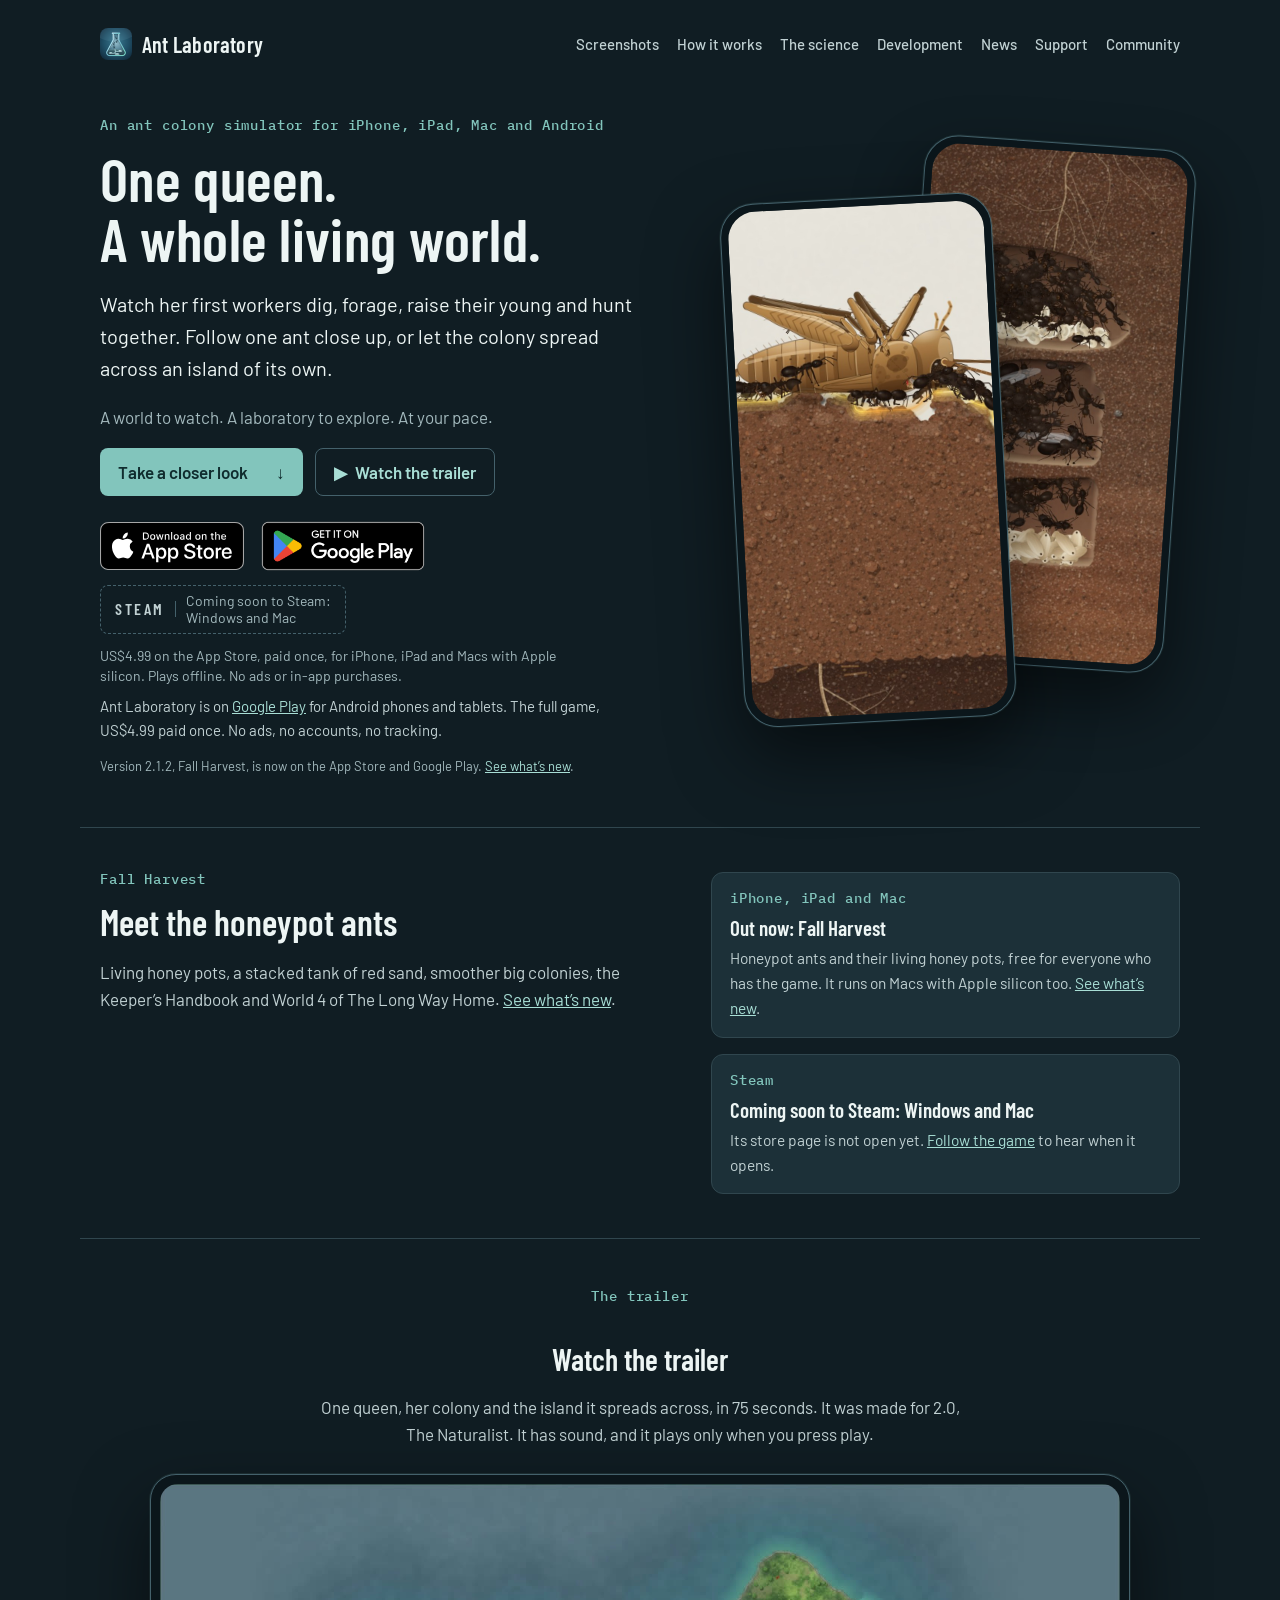
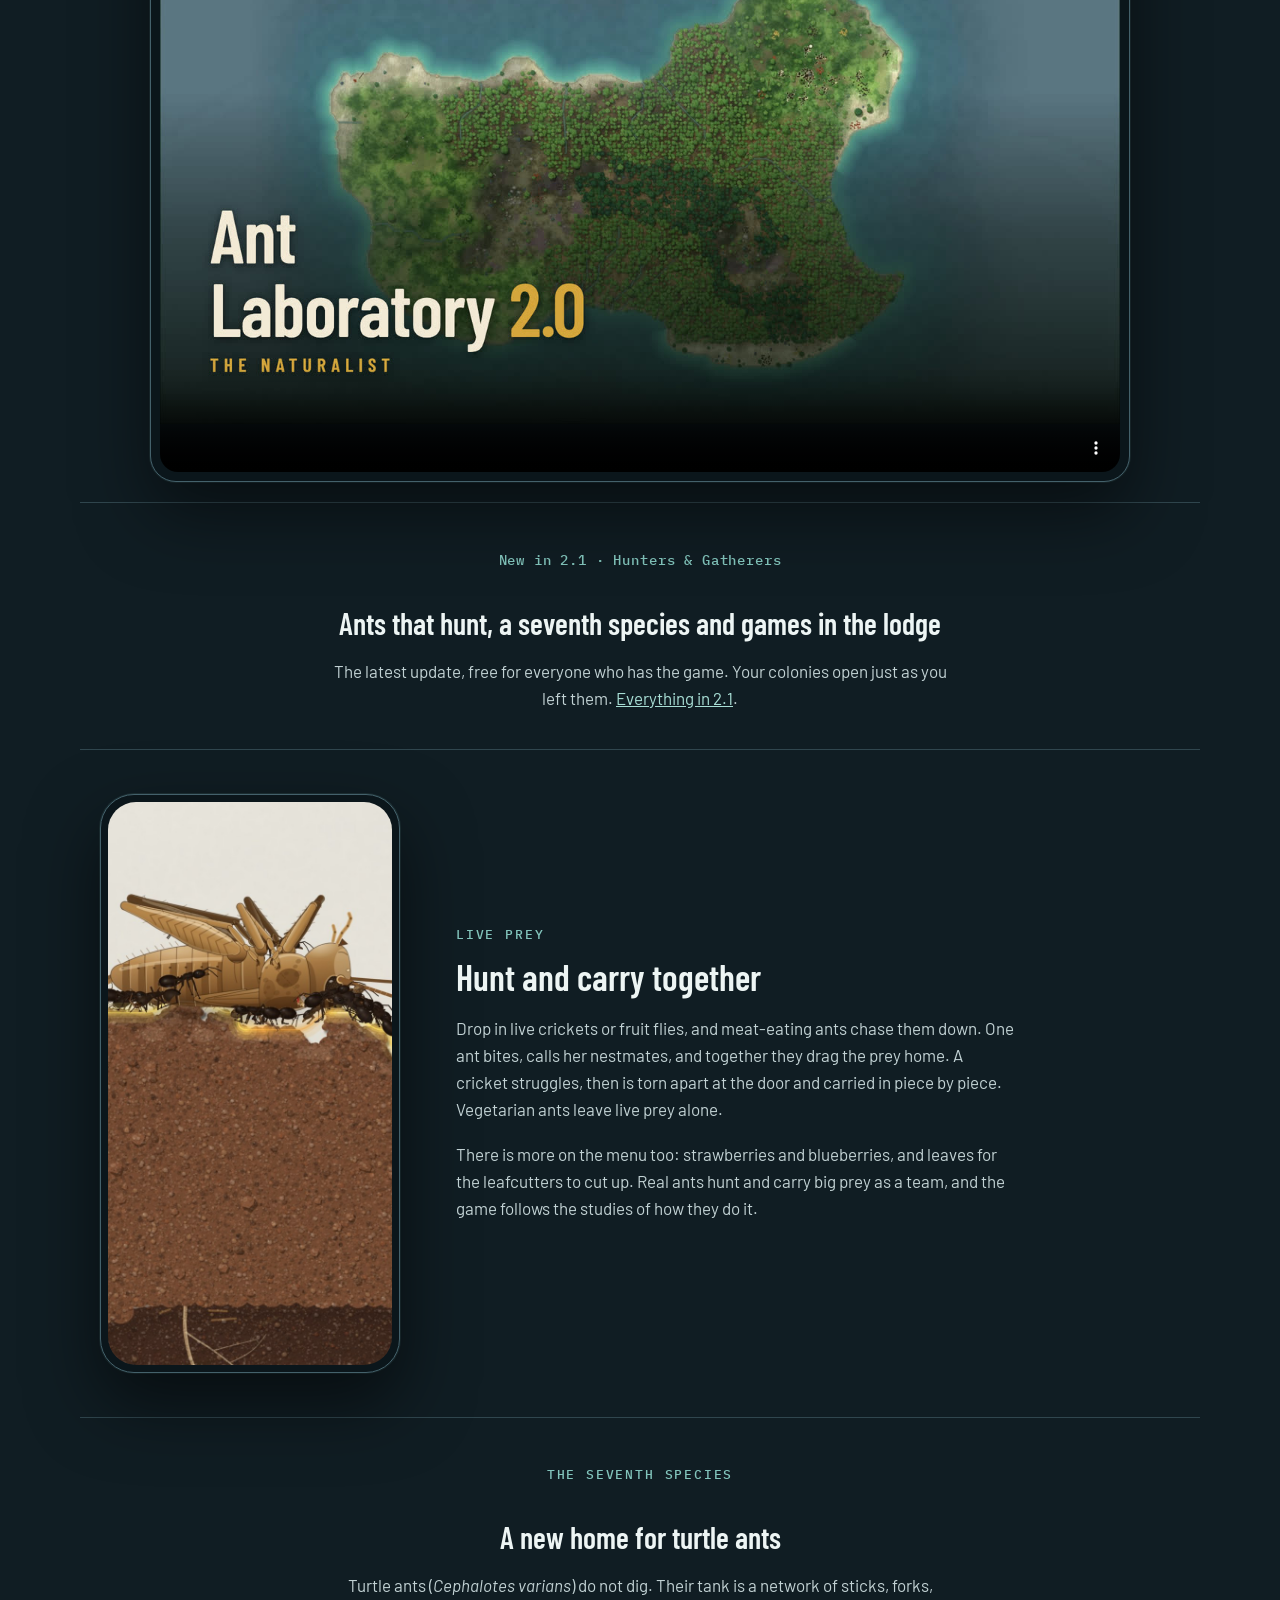
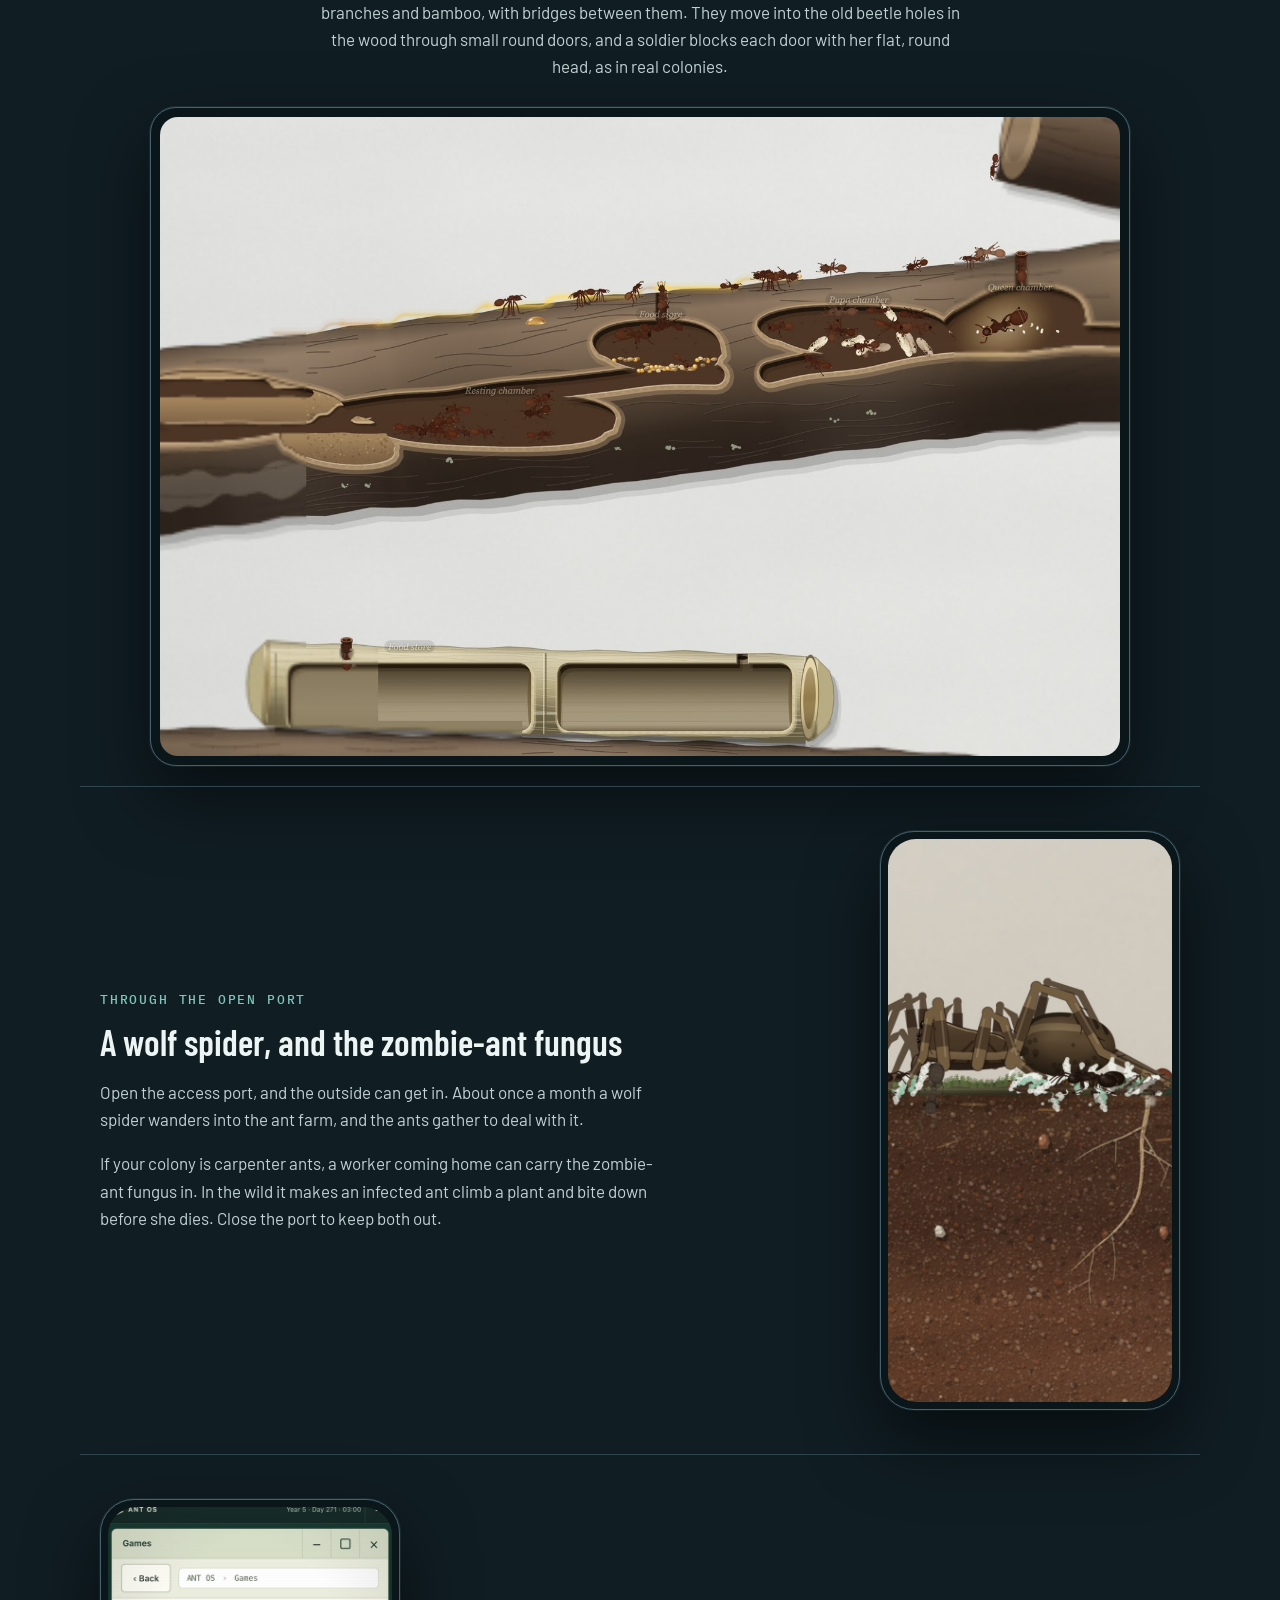
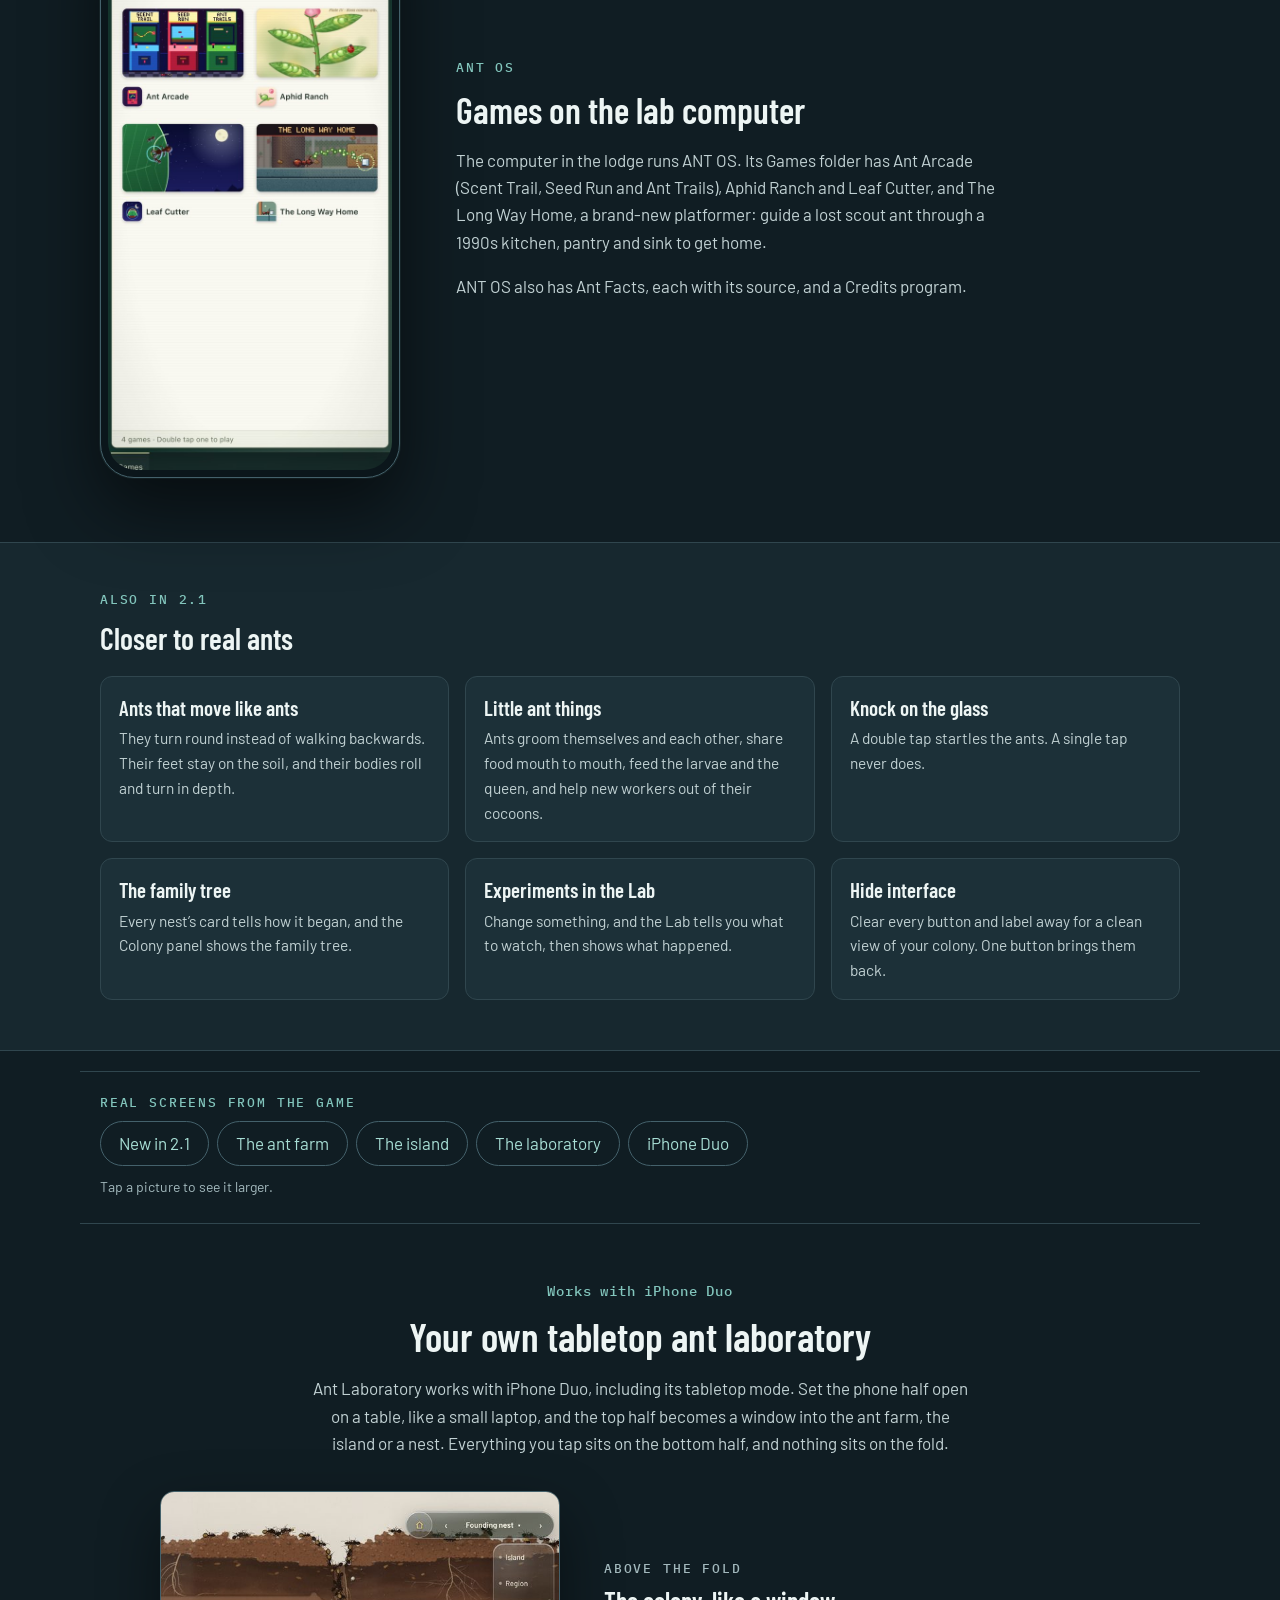
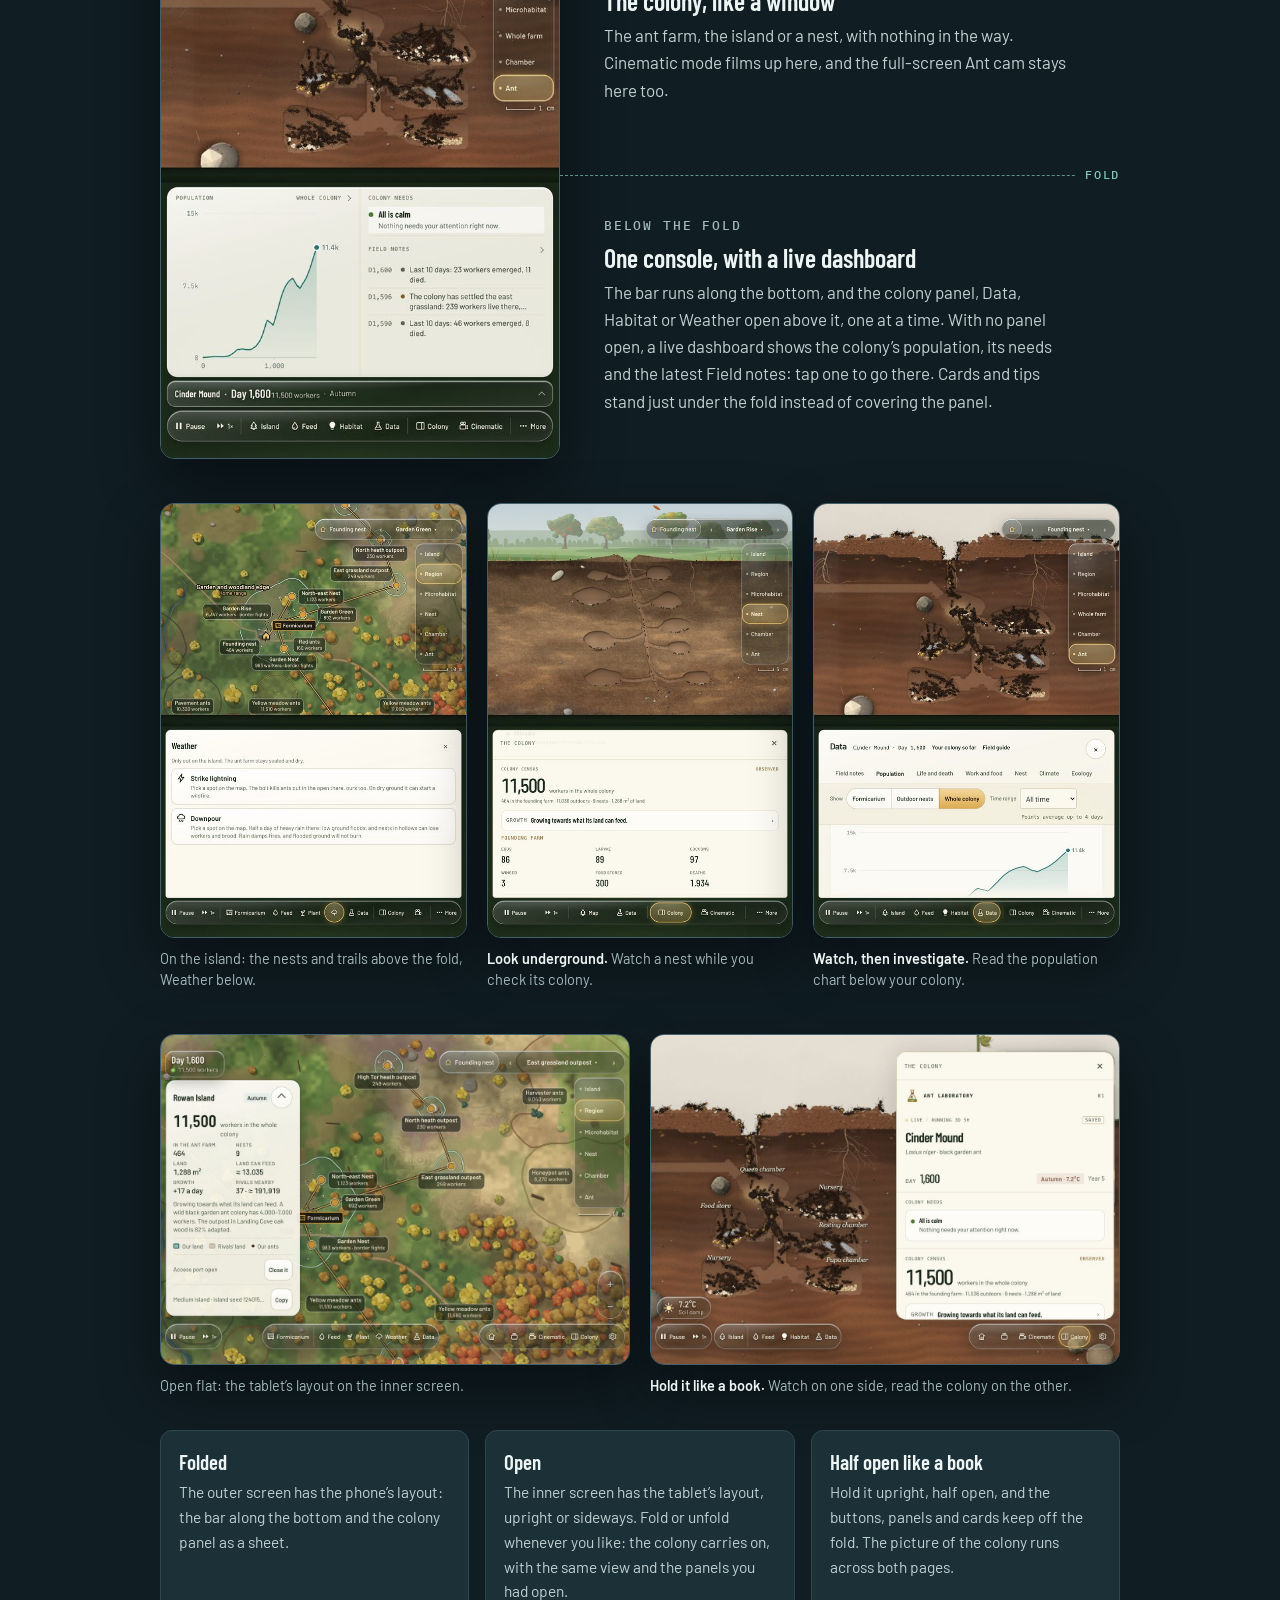
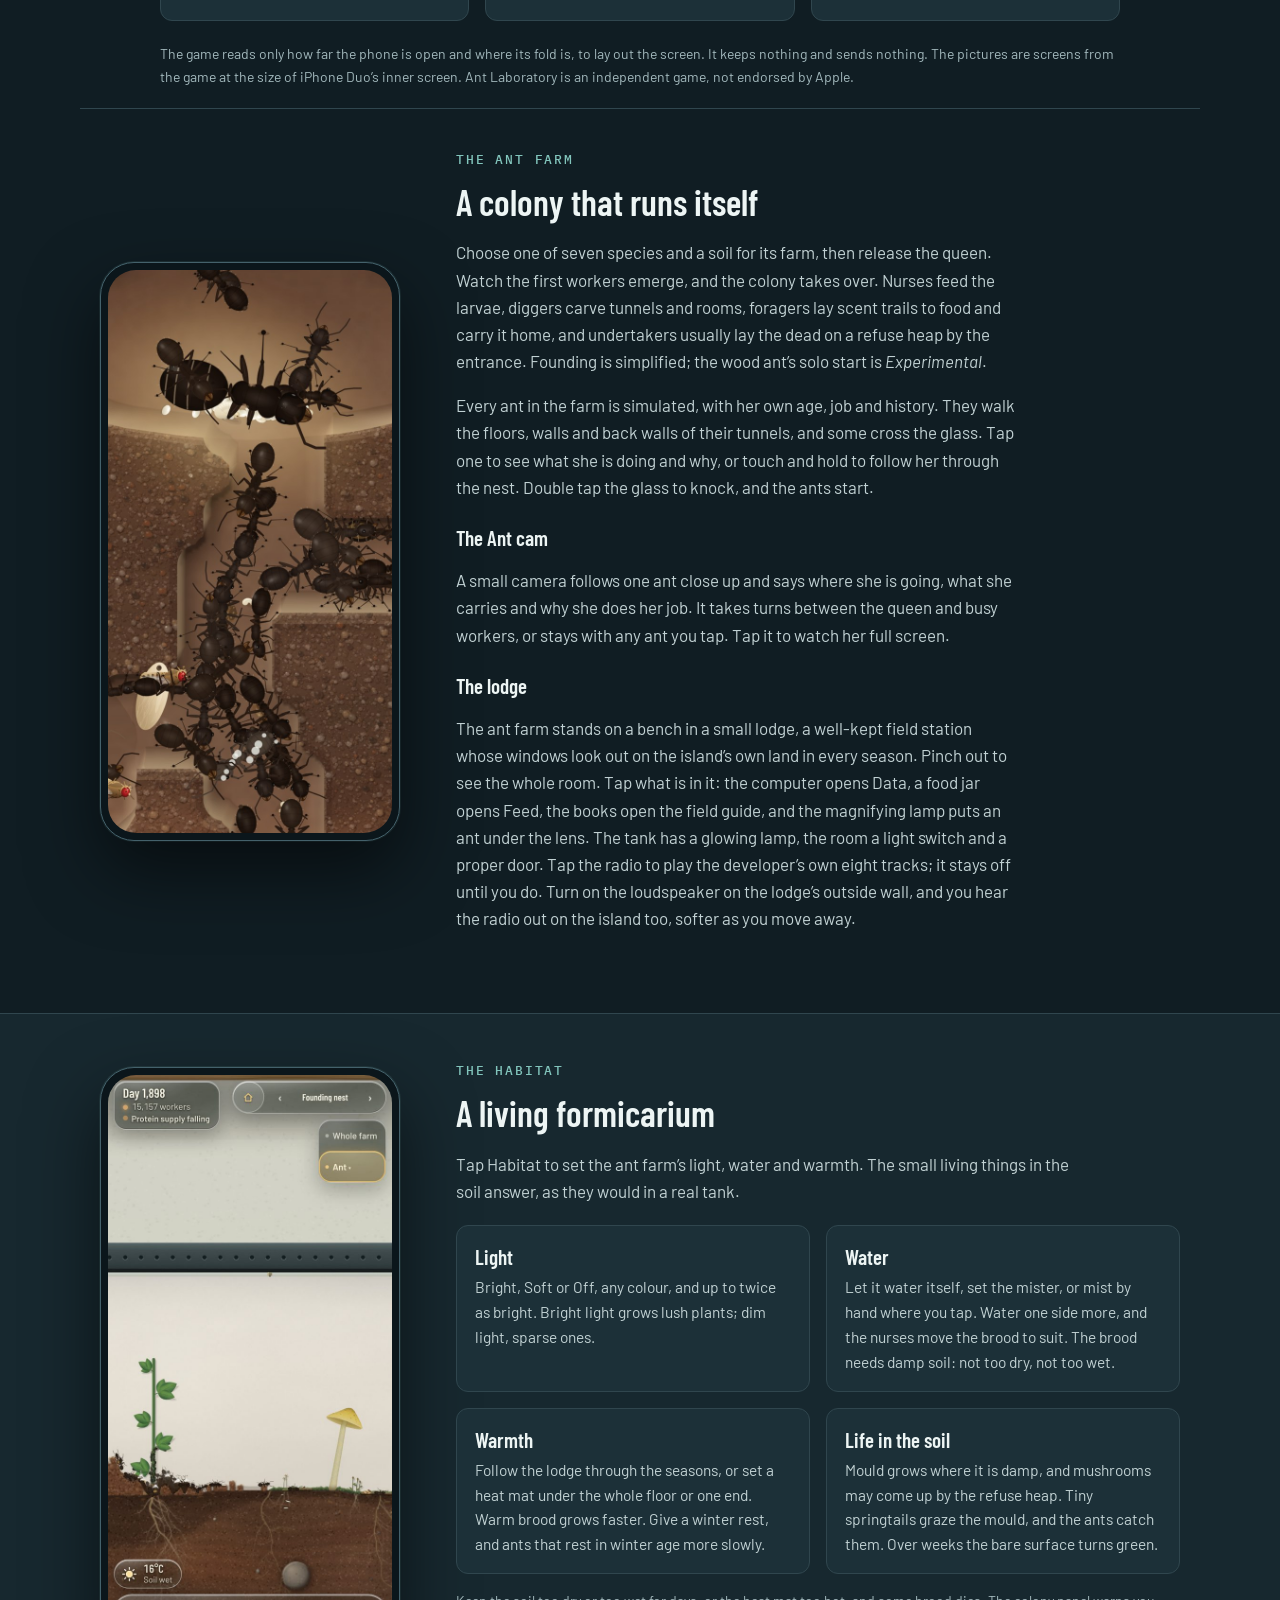
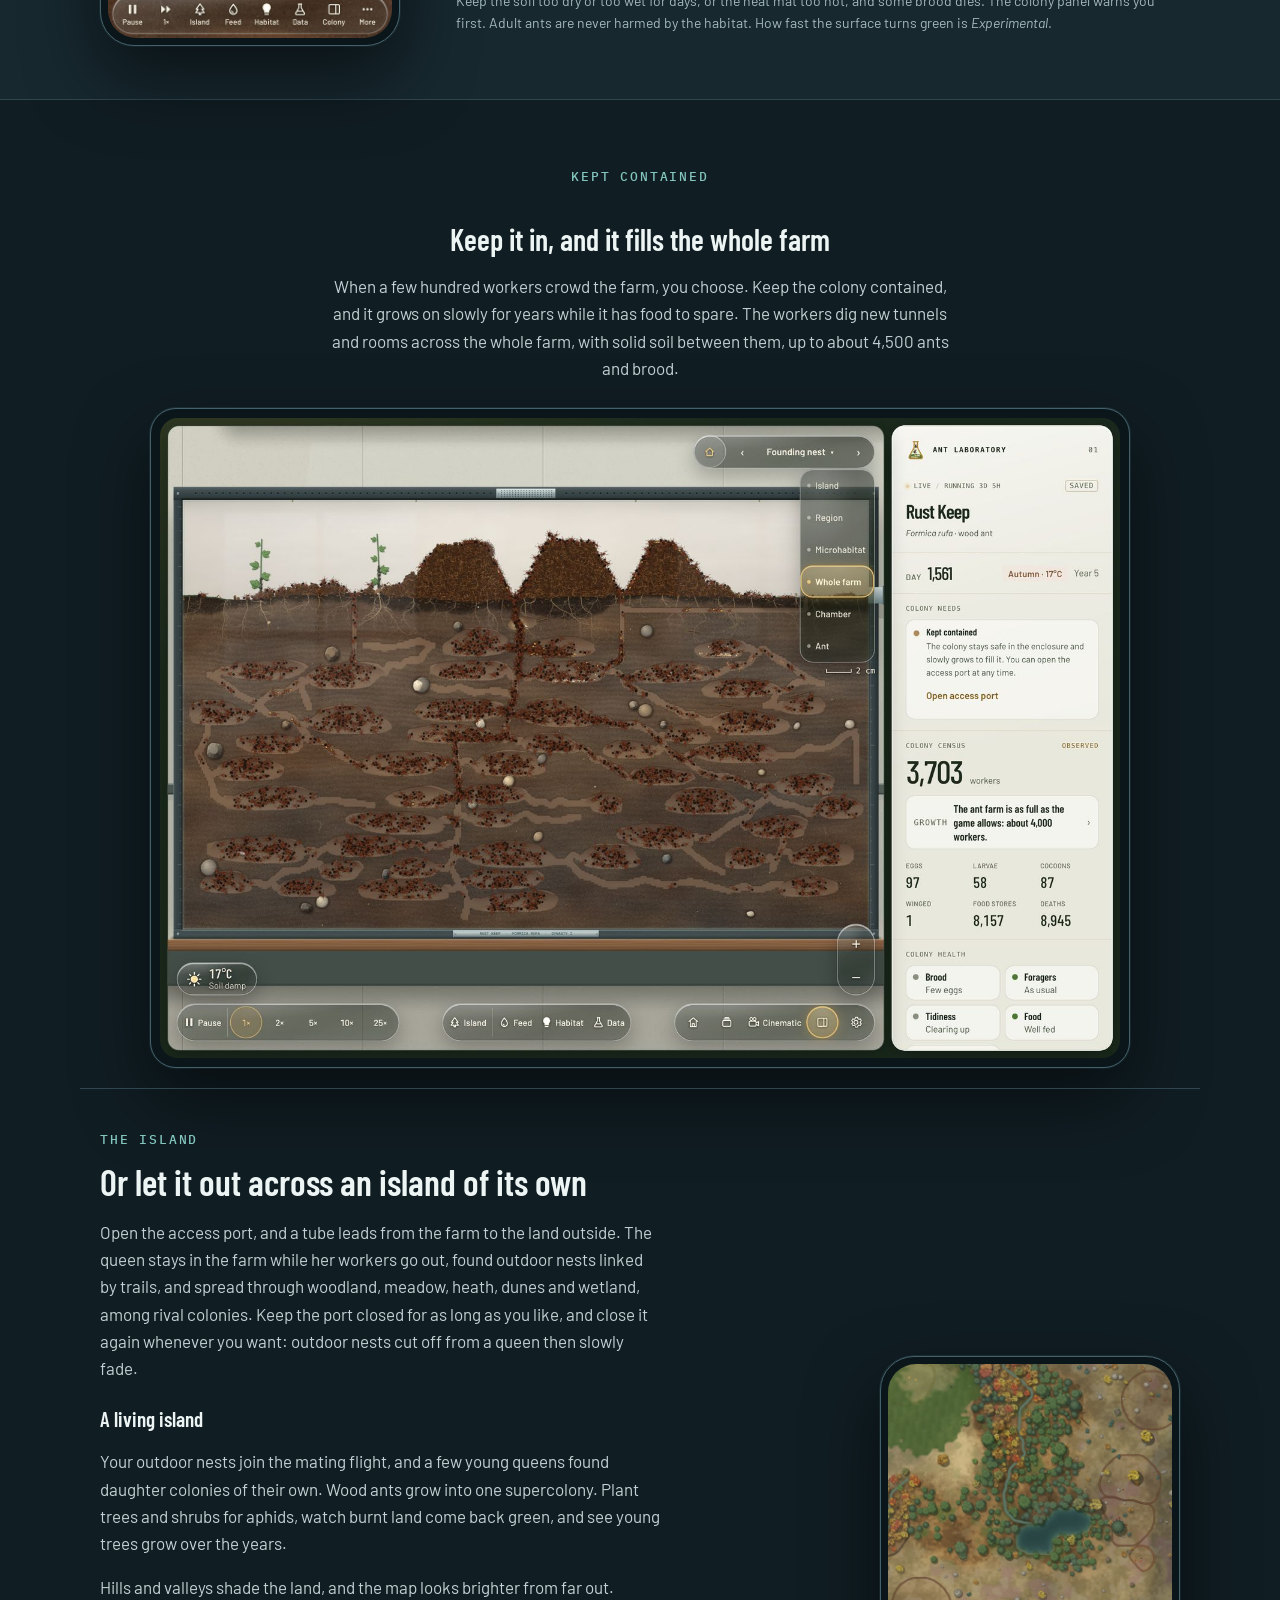
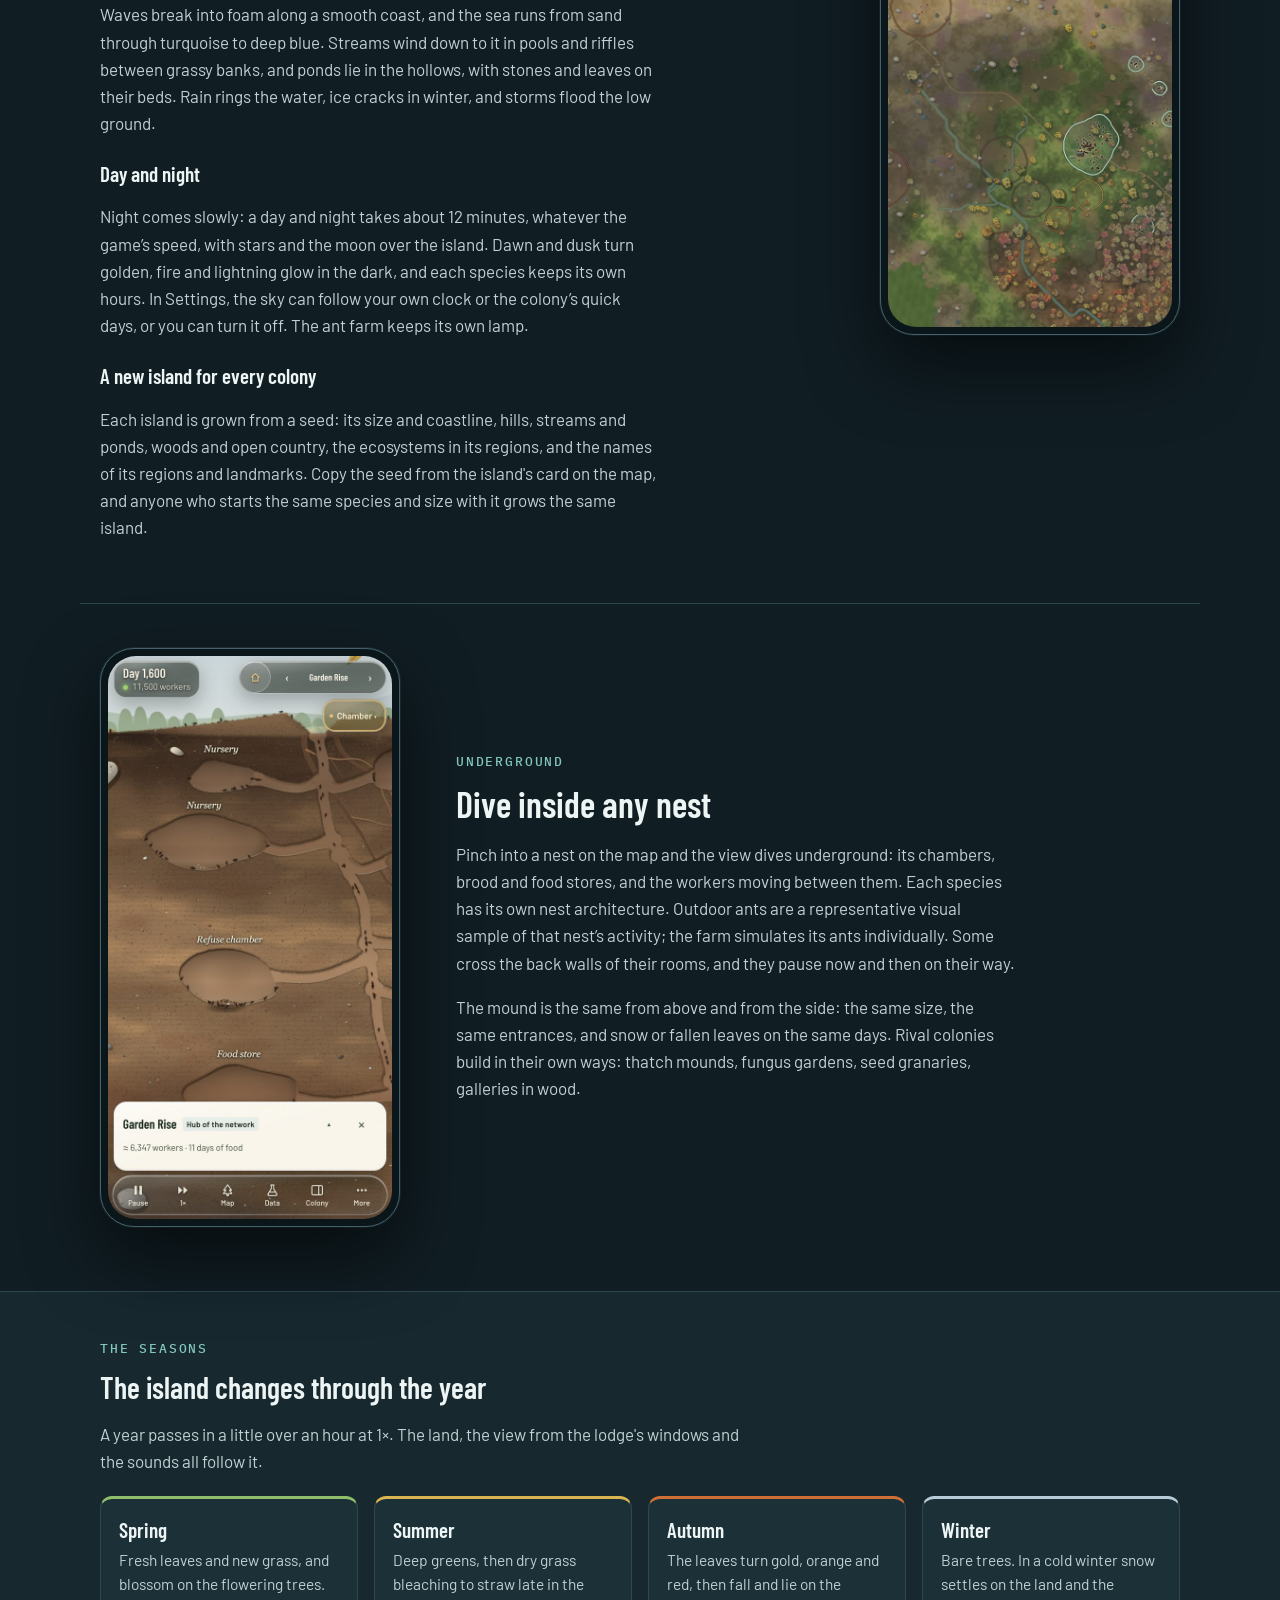
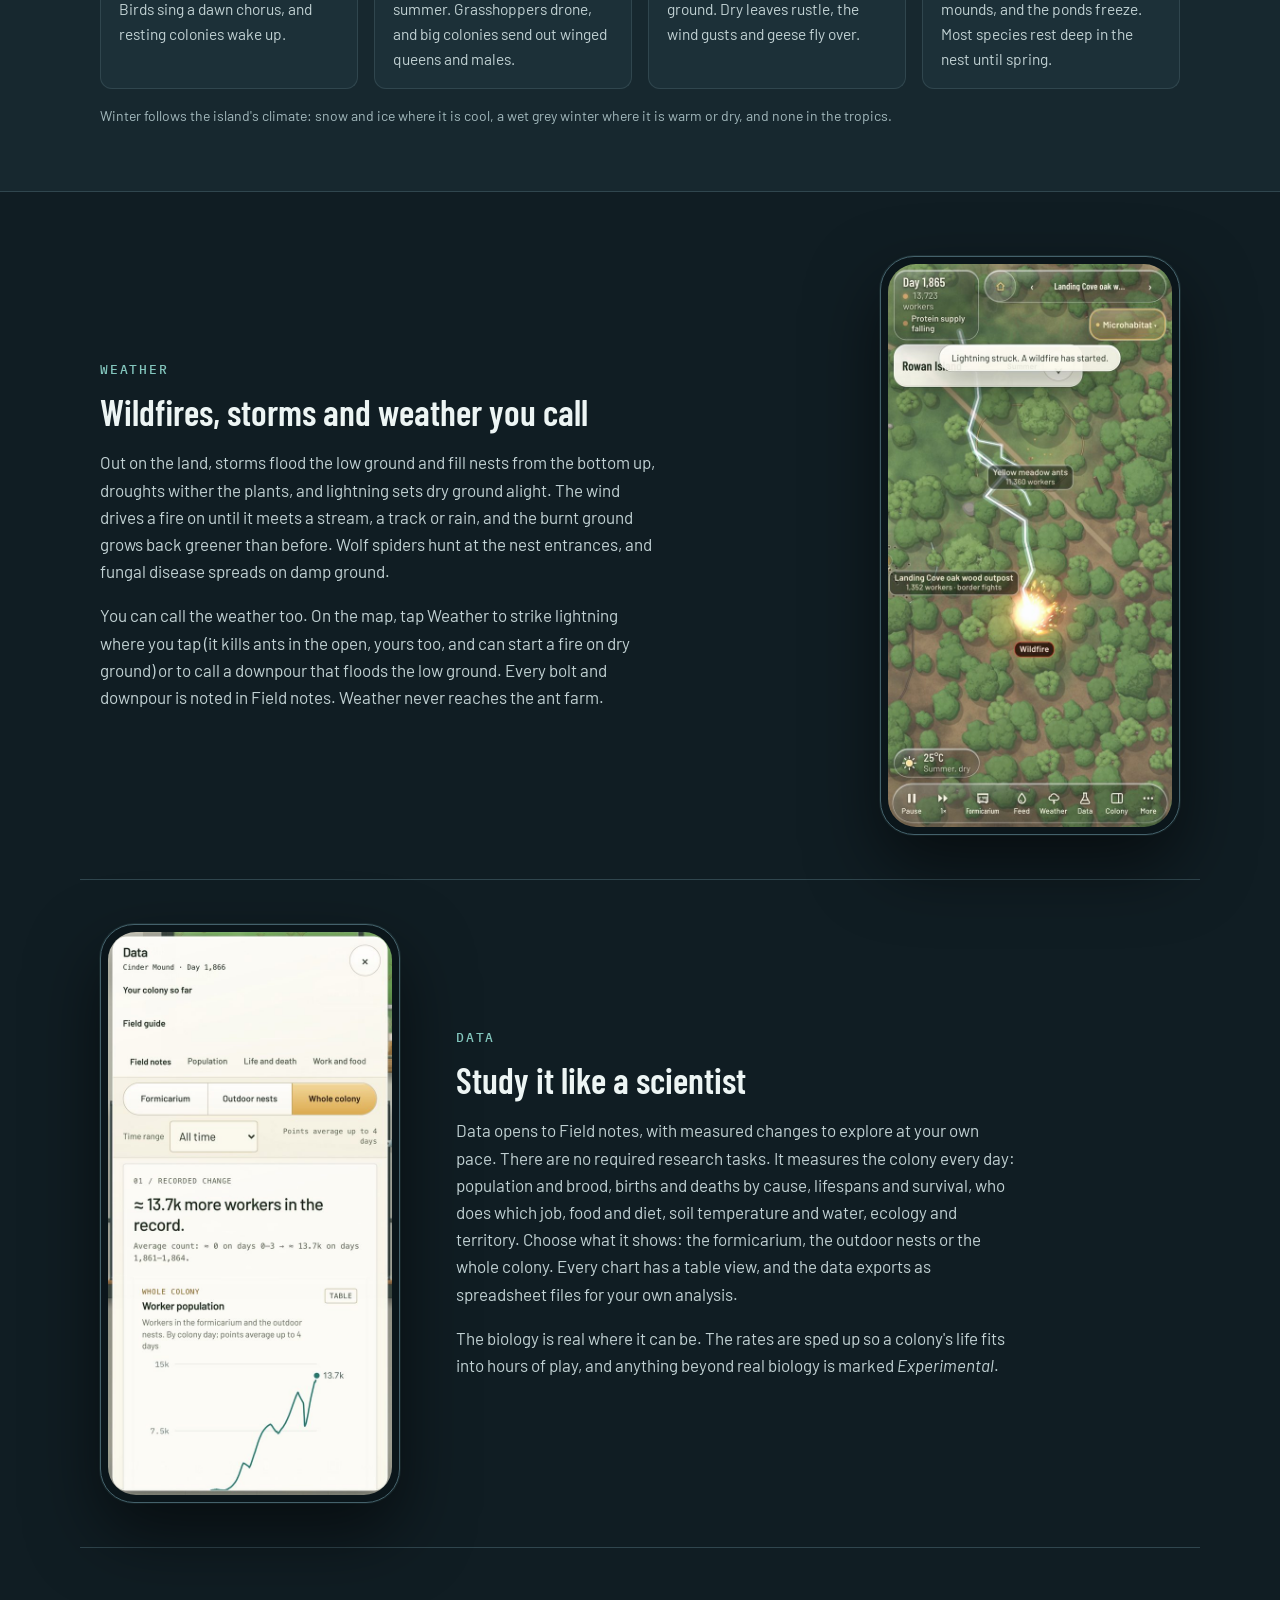
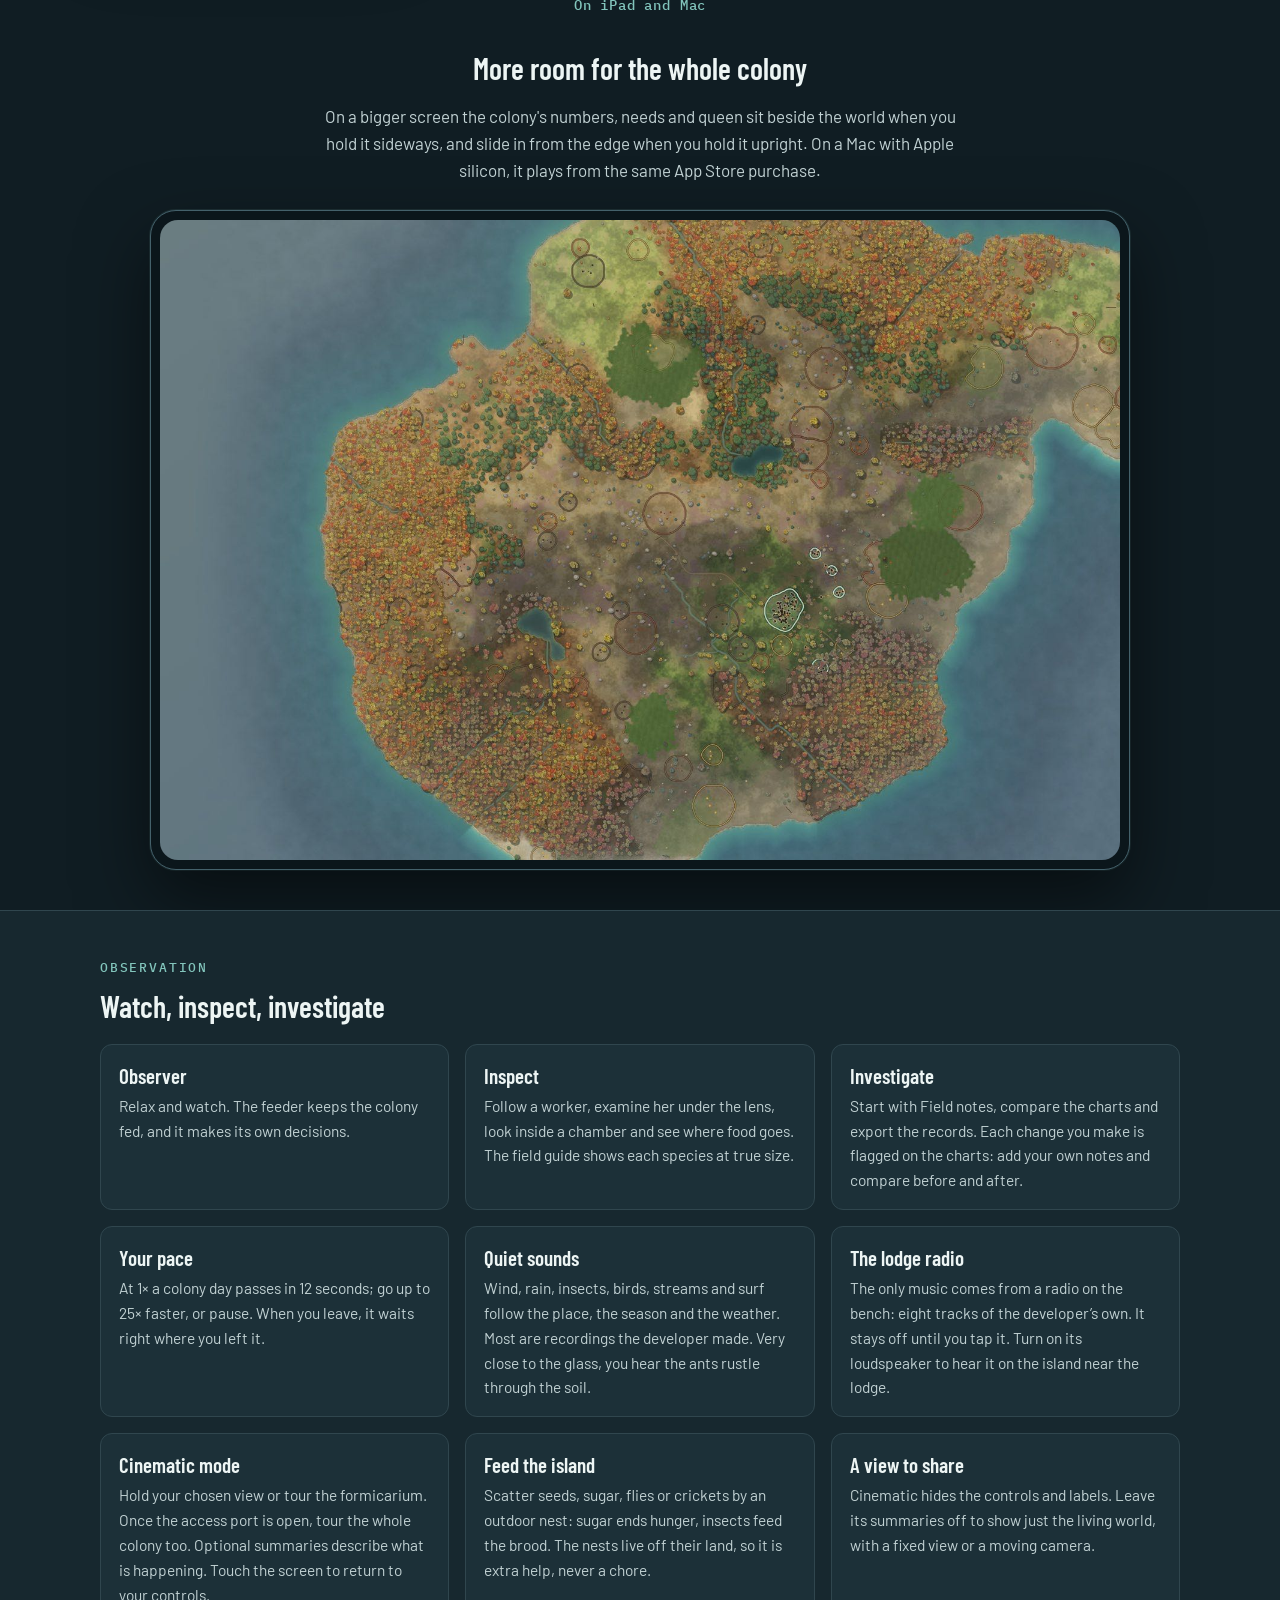
==== commit 67aeeefb: "Ant Laboratory website" ====
--- a/index.html
+++ b/index.html
@@ -3,8 +3,8 @@
 <head>
 <meta charset="utf-8">
 <meta name="viewport" content="width=device-width, initial-scale=1">
-<title>Ant Laboratory — Ant colony simulator for iPhone &amp; iPad</title>
-<meta name="description" content="Raise a living ant colony from one queen. Explore its island, look inside nests and study the data. An offline ant simulator for iPhone, iPad and iPhone Duo, now in beta on Android.">
+<title>Ant Laboratory — Ant colony simulator for iPhone, iPad, Mac &amp; Android</title>
+<meta name="description" content="Raise a living ant colony from one queen: eight real species, ants that hunt together, an island to explore and a laboratory to study it all. For iPhone, iPad and Apple-silicon Macs, and Android.">
 <link rel="canonical" href="https://www.antlaboratory.com/">
 <meta name="theme-color" content="#101d23">
 <link rel="icon" href="favicon.svg?v=b617176d5f56" type="image/svg+xml">
@@ -16,15 +16,15 @@
 <meta property="og:type" content="website">
 <meta property="og:site_name" content="Ant Laboratory">
 <meta property="og:title" content="Ant Laboratory — One queen. A whole living world.">
-<meta property="og:description" content="A living ant farm, an island to explore and a laboratory to study it all. For iPhone, iPad and iPhone Duo, and in beta on Android. Pay once. Play offline.">
+<meta property="og:description" content="A living ant farm, ants that hunt together, an island to explore and a laboratory to study it all. For iPhone, iPad and Mac, and Android. Pay once. Play offline.">
 <meta property="og:image" content="https://www.antlaboratory.com/og-image.jpg?v=c70133c191d8">
 <meta property="og:image:width" content="1200">
 <meta property="og:image:height" content="630">
 <meta name="twitter:card" content="summary_large_image">
 <meta name="twitter:title" content="Ant Laboratory — One queen. A whole living world.">
-<meta name="twitter:description" content="A living ant farm, an island to explore and a laboratory to study it all. For iPhone, iPad and iPhone Duo, and in beta on Android. Pay once. Play offline.">
+<meta name="twitter:description" content="A living ant farm, ants that hunt together, an island to explore and a laboratory to study it all. For iPhone, iPad and Mac, and Android. Pay once. Play offline.">
 <meta name="twitter:image" content="https://www.antlaboratory.com/og-image.jpg?v=c70133c191d8">
-<script type="application/ld+json">{"@context":"https://schema.org","@type":"WebSite","name":"Ant Laboratory","url":"https://www.antlaboratory.com/","description":"A living ant colony simulator for iPhone and iPad."}</script>
+<script type="application/ld+json">{"@context":"https://schema.org","@type":"WebSite","name":"Ant Laboratory","url":"https://www.antlaboratory.com/","description":"A living ant colony simulator for iPhone, iPad, Mac and Android."}</script>
 <link rel="stylesheet" href="fonts/fonts.css">
 <link rel="stylesheet" href="page.css">
 <script src="site-config.js"></script>
@@ -33,57 +33,51 @@
 <body>
 <header class="nav wrap-w">
   <a class="brand" href="./"><img src="icon-64.png?v=22aa451486ef" alt="" width="32" height="32">Ant Laboratory</a>
-  <nav aria-label="Site"><a href="#screenshots">Screenshots</a><a href="about.html">How it works</a><a href="science.html">The science</a><a href="development.html">Development</a><a href="support.html">Support</a><a data-forum hidden>Community</a></nav>
+  <nav aria-label="Site"><a href="#screenshots">Screenshots</a><a href="about.html">How it works</a><a href="science.html">The science</a><a href="development.html">Development</a><a href="news/" data-news>News</a><a href="support.html">Support</a><a data-forum hidden>Community</a></nav>
 </header>
 
 <main>
   <section class="hero wrap-w">
     <div class="hero-t">
-      <p class="kick name">An ant colony simulator for iPhone and iPad</p>
+      <p class="kick name">An ant colony simulator for iPhone, iPad, Mac and Android</p>
       <h1>One queen.<br>A whole living world.</h1>
-      <p class="lede">Watch her first workers dig, forage and raise their young. Follow one ant close up, or let the colony spread across an island of its own.</p>
+      <p class="lede">Watch her first workers dig, forage, raise their young and hunt together. Follow one ant close up, or let the colony spread across an island of its own.</p>
       <p class="hero-note">A world to watch. A laboratory to explore. At your pace.</p>
-      <p class="hero-go"><a class="explore" href="#screenshots">Take a closer look <span aria-hidden="true">↓</span></a> <a class="watch" href="#trailer"><span aria-hidden="true">▶</span> Watch the 2.0 trailer</a></p>
-      <div class="get">
-        <a class="badge" data-store href="https://apps.apple.com/app/id6815513415" rel="noopener"><img src="img/badge-app-store.svg" width="144" height="48" alt="Download on the App Store"></a>
-        <p class="store-soon" data-store-soon hidden>Coming soon to the App Store</p>
-        <p class="fine"><span data-price>US$4.99</span>, paid once. Plays offline.<br>No ads or in-app purchases.</p>
-      </div>
-      <p class="release-note" data-release-note>Version 2.0, The Naturalist, is now on the App Store. <a href="whats-new.html">See what’s new</a>.</p>
-      <p class="hero-also"><a href="#android">On Android? Join the beta</a>. Coming soon to Steam.</p>
+      <p class="hero-go"><a class="explore" href="#screenshots">Take a closer look <span aria-hidden="true">↓</span></a> <a class="watch" href="#trailer"><span aria-hidden="true">▶</span> Watch the trailer</a></p>
+      <section id="android" aria-label="Ant Laboratory on Android">
+        <div class="get">
+          <a class="badge" data-store href="https://apps.apple.com/app/id6815513415" rel="noopener"><img src="img/badge-app-store.svg" width="144" height="48" alt="Download on the App Store"></a>
+          <p class="store-soon" data-store-soon hidden>Coming soon to the App Store</p>
+          <a class="badge play" data-link="play" href="https://play.google.com/store/apps/details?id=com.antlaboratory.app" rel="noopener"><img src="img/badge-google-play.png" width="186" height="72" alt="Get it on Google Play"></a>
+          <p class="steam-soon" data-steam-soon><span class="steam-word" aria-hidden="true">Steam</span><span>Coming soon to Steam:<br>Windows and Mac</span></p>
+        </div>
+        <p class="fine get-fine"><span data-price>US$4.99</span> on the App Store, paid once, for iPhone, iPad and Macs with Apple silicon. Plays offline. No ads or in-app purchases.</p>
+        <p class="hero-also">Ant Laboratory is on <a data-link="play" href="https://play.google.com/store/apps/details?id=com.antlaboratory.app" rel="noopener">Google Play</a> for Android phones and tablets. The full game, US$4.99 paid once. No ads, no accounts, no tracking.</p>
+      </section>
+      <p class="release-note" data-release-note>Version 2.1.2, Fall Harvest, is now on the App Store and Google Play. <a href="whats-new.html">See what’s new</a>.</p>
     </div>
     <div class="hero-p">
-      <figure class="phone back"><a class="shot-link" data-shot href="img/phone-island.jpg"><img src="img/phone-island.jpg" width="600" height="1190" alt="The island seen from above: the colony's outdoor nests joined by trails, rival colonies around them, and woods in their autumn colours."></a></figure>
-      <figure class="phone front"><a class="shot-link" data-shot href="img/phone-queen.jpg"><img src="img/phone-queen.jpg" width="600" height="1190" fetchpriority="high" alt="The queen and her workers close up, surrounded by the chambers they have dug in the ant farm."></a></figure>
-    </div>
-  </section>
-
-  <section class="platforms wrap-w" id="android">
+      <figure class="phone back"><a class="shot-link" data-shot href="img/phone-colony-21.jpg"><img src="img/phone-colony-21.jpg" width="600" height="1190" alt="Inside the ant farm: black ants crowd three rooms dug one above another, with piles of white brood along their floors."></a></figure>
+      <figure class="phone front"><a class="shot-link" data-shot href="img/phone-hunt-21.jpg"><img src="img/phone-hunt-21.jpg" width="600" height="1190" fetchpriority="high" alt="A line of black ants grips a big brown cricket on the soil and drags it towards their nest."></a></figure>
+    </div>
+  </section>
+
+  <section class="platforms wrap-w">
     <div>
-      <p class="kick name">New: the Android beta</p>
-      <h2>Ant Laboratory on Android</h2>
-      <p>The Android version is in a closed beta on Google Play, and you can join it by signing up. It is the full game, not a demo, for US$4.99, paid once. When the full release comes, what you bought in the beta stays yours on the same Google account.</p>
-      <ol class="steps">
-        <li><b>Sign up.</b> Join the <a data-link="android" href="https://groups.google.com/g/ant-laboratory-testers" rel="noopener">testers’ group</a> on Google Groups with the Google account you use on your Android phone or tablet.</li>
-        <li><b>Become a tester.</b> Open the <a data-link="androidTest" href="https://play.google.com/apps/testing/com.antlaboratory.app" rel="noopener">Google Play test page</a>, signed in with that same account, and tap <i>Become a tester</i>.</li>
-        <li><b>Install.</b> Install Ant Laboratory from the Google Play link on that page.</li>
-      </ol>
-      <div class="get">
-        <a class="explore" data-link="android" href="https://groups.google.com/g/ant-laboratory-testers" rel="noopener">Join the Android beta <span aria-hidden="true">→</span></a>
-        <a class="badge play" data-link="androidTest" href="https://play.google.com/apps/testing/com.antlaboratory.app" rel="noopener"><img src="img/badge-google-play.png" width="186" height="72" alt="Get it on Google Play"></a>
-        <p class="fine">Join the group first, then get it on Google Play with the same account. It is a beta, so please tell us about anything that goes wrong. <a href="support.html#android">Help with the beta</a></p>
-      </div>
+      <p class="kick name">Fall Harvest</p>
+      <h2>Meet the honeypot ants</h2>
+      <p>Living honey pots, a stacked tank of red sand, smoother big colonies, the Keeper’s Handbook and World 4 of The Long Way Home. <a href="whats-new.html">See what’s new</a>.</p>
     </div>
     <div class="plat-more">
-      <div class="card"><p class="kick name">iPhone and iPad</p><h3>Out now: 2.0, The Naturalist</h3><p>The biggest update yet, free for everyone who has the game. <a href="whats-new.html">See what’s new</a>.</p></div>
-      <div class="card"><p class="kick name">Steam</p><h3>Coming soon to Steam</h3><p data-no-link="steam">The wishlist opens soon.</p><p><a data-link="steam" hidden>Wishlist it on Steam <span aria-hidden="true">→</span></a></p></div>
+      <div class="card"><p class="kick name">iPhone, iPad and Mac</p><h3>Out now: Fall Harvest</h3><p>Honeypot ants and their living honey pots, free for everyone who has the game. It runs on Macs with Apple silicon too. <a href="whats-new.html">See what’s new</a>.</p></div>
+      <div class="card"><p class="kick name">Steam</p><h3>Coming soon to Steam: Windows and Mac</h3><p>Its store page is not open yet. <a href="#follow">Follow the game</a> to hear when it opens.</p></div>
     </div>
   </section>
 
   <section class="showcase trailer wrap-w" id="trailer">
-    <p class="kick name">Out now: Ant Laboratory 2.0, The Naturalist</p>
-    <h2>Watch the 2.0 trailer</h2>
-    <p>One queen, her colony and the island it spreads across, in 75 seconds. It has sound, and it plays only when you press play.</p>
+    <p class="kick name">The trailer</p>
+    <h2>Watch the trailer</h2>
+    <p>One queen, her colony and the island it spreads across, in 75 seconds. It was made for 2.0, The Naturalist. It has sound, and it plays only when you press play.</p>
     <figure class="tablet trailer-v">
       <video controls playsinline preload="none" width="1280" height="720" poster="video/ant-laboratory-2.0-trailer.jpg" aria-label="The Ant Laboratory 2.0 trailer, 75 seconds">
         <source src="video/ant-laboratory-2.0-trailer.mp4" type="video/mp4">
@@ -93,9 +87,67 @@
     </figure>
   </section>
 
+  <section class="showcase wrap-w" id="new">
+    <p class="kick name">New in 2.1 · Hunters &amp; Gatherers</p>
+    <h2>Ants that hunt, a seventh species and games in the lodge</h2>
+    <p>The latest update, free for everyone who has the game. Your colonies open just as you left them. <a href="whats-new.html">Everything in 2.1</a>.</p>
+  </section>
+
+  <section class="feat wrap-w" id="hunt">
+    <figure class="phone"><a class="shot-link" data-shot href="img/phone-hunt-21.jpg"><img src="img/phone-hunt-21.jpg" width="600" height="1190" loading="lazy" alt="Close up in the ant farm: black ants bite the legs of a big brown cricket on the surface and pull it towards the entrance."></a></figure>
+    <div class="t">
+      <p class="kick">Live prey</p>
+      <h2>Hunt and carry together</h2>
+      <p>Drop in live crickets or fruit flies, and meat-eating ants chase them down. One ant bites, calls her nestmates, and together they drag the prey home. A cricket struggles, then is torn apart at the door and carried in piece by piece. Vegetarian ants leave live prey alone.</p>
+      <p>There is more on the menu too: strawberries and blueberries, and leaves for the leafcutters to cut up. Real ants hunt and carry big prey as a team, and the game follows the studies of how they do it.</p>
+    </div>
+  </section>
+
+  <section class="showcase wrap-w" id="turtle">
+    <p class="kick">The seventh species</p>
+    <h2>A new home for turtle ants</h2>
+    <p>Turtle ants (<i>Cephalotes varians</i>) do not dig. Their tank is a network of sticks, forks, branches and bamboo, with bridges between them. They move into the old beetle holes in the wood through small round doors, and a soldier blocks each door with her flat, round head, as in real colonies.</p>
+    <figure class="tablet"><a class="shot-link" data-shot href="img/ipad-turtle-21.jpg"><img src="img/ipad-turtle-21.jpg" width="1600" height="1066" loading="lazy" alt="Ant Laboratory on iPad: rusty-brown turtle ants walk along a branch with rooms carved inside it, above a hollow piece of bamboo."></a></figure>
+  </section>
+
+  <section class="feat flip wrap-w" id="spider">
+    <figure class="phone"><a class="shot-link" data-shot href="img/phone-spider-21.jpg"><img src="img/phone-spider-21.jpg" width="600" height="1190" loading="lazy" alt="A large wolf spider stands on the soil of the ant farm while ants rush at its legs."></a></figure>
+    <div class="t">
+      <p class="kick">Through the open port</p>
+      <h2>A wolf spider, and the zombie-ant fungus</h2>
+      <p>Open the access port, and the outside can get in. About once a month a wolf spider wanders into the ant farm, and the ants gather to deal with it.</p>
+      <p>If your colony is carpenter ants, a worker coming home can carry the zombie-ant fungus in. In the wild it makes an infected ant climb a plant and bite down before she dies. Close the port to keep both out.</p>
+    </div>
+  </section>
+
+  <section class="feat wrap-w" id="antos">
+    <figure class="phone"><a class="shot-link" data-shot href="img/phone-antos-21.jpg"><img src="img/phone-antos-21.jpg" width="600" height="1190" loading="lazy" alt="The lab computer's screen, ANT OS, open at its Games folder: Ant Arcade, Aphid Ranch, Leaf Cutter and The Long Way Home."></a></figure>
+    <div class="t">
+      <p class="kick">ANT OS</p>
+      <h2>Games on the lab computer</h2>
+      <p>The computer in the lodge runs ANT OS. Its Games folder has Ant Arcade (Scent Trail, Seed Run and Ant Trails), Aphid Ranch and Leaf Cutter, and The Long Way Home, a brand-new platformer: guide a lost scout ant through a 1990s kitchen, pantry and sink to get home.</p>
+      <p>ANT OS also has Ant Facts, each with its source, and a Credits program.</p>
+    </div>
+  </section>
+
+  <section class="band">
+    <div class="wrap-w">
+      <p class="kick">Also in 2.1</p>
+      <h2>Closer to real ants</h2>
+      <div class="grid3">
+        <div class="card"><h3>Ants that move like ants</h3><p>They turn round instead of walking backwards. Their feet stay on the soil, and their bodies roll and turn in depth.</p></div>
+        <div class="card"><h3>Little ant things</h3><p>Ants groom themselves and each other, share food mouth to mouth, feed the larvae and the queen, and help new workers out of their cocoons.</p></div>
+        <div class="card"><h3>Knock on the glass</h3><p>A double tap startles the ants. A single tap never does.</p></div>
+        <div class="card"><h3>The family tree</h3><p>Every nest’s card tells how it began, and the Colony panel shows the family tree.</p></div>
+        <div class="card"><h3>Experiments in the Lab</h3><p>Change something, and the Lab tells you what to watch, then shows what happened.</p></div>
+        <div class="card"><h3>Hide interface</h3><p>Clear every button and label away for a clean view of your colony. One button brings them back.</p></div>
+      </div>
+    </div>
+  </section>
+
   <nav class="screenshot-nav wrap-w" id="screenshots" aria-label="Explore the screenshots">
     <p class="kick">Real screens from the game</p>
-    <div><a href="#farm">The ant farm</a><a href="#island">The island</a><a href="#data">The laboratory</a><a href="#duo">iPhone Duo</a></div>
+    <div><a href="#new">New in 2.1</a><a href="#farm">The ant farm</a><a href="#island">The island</a><a href="#data">The laboratory</a><a href="#duo">iPhone Duo</a></div>
     <p class="fine">Tap a picture to see it larger.</p>
   </nav>
 
@@ -138,16 +190,16 @@
   </section>
 
   <section class="feat wrap-w" id="farm">
-    <figure class="phone"><a class="shot-link" data-shot href="img/phone-queen.jpg"><img src="img/phone-queen.jpg" width="600" height="1190" loading="lazy" alt="Close up in the ant farm: the queen among her workers, with a card saying what she is doing."></a></figure>
+    <figure class="phone"><a class="shot-link" data-shot href="img/phone-ants-21.jpg"><img src="img/phone-ants-21.jpg" width="600" height="1190" loading="lazy" alt="Close up in the ant farm: the queen and her attendants in a room at the top, with workers busy in the tunnels below, two of them carrying fruit flies."></a></figure>
     <div class="t">
       <p class="kick">The ant farm</p>
       <h2>A colony that runs itself</h2>
-      <p>Choose one of six species and a soil for its farm, then release the queen. Watch the first workers emerge, and the colony takes over. Nurses feed the larvae, diggers carve tunnels and rooms, foragers lay scent trails to food and carry it home, and undertakers usually lay the dead on a refuse heap by the entrance. Founding is simplified; the wood ant’s solo start is <i>Experimental</i>.</p>
-      <p>Every ant in the farm is simulated, with her own age, job and history. They walk the floors, walls and back walls of their tunnels, and some cross the glass. Tap one to see what she is doing and why, or touch and hold to follow her through the nest.</p>
+      <p>Choose one of seven species and a soil for its farm, then release the queen. Watch the first workers emerge, and the colony takes over. Nurses feed the larvae, diggers carve tunnels and rooms, foragers lay scent trails to food and carry it home, and undertakers usually lay the dead on a refuse heap by the entrance. Founding is simplified; the wood ant’s solo start is <i>Experimental</i>.</p>
+      <p>Every ant in the farm is simulated, with her own age, job and history. They walk the floors, walls and back walls of their tunnels, and some cross the glass. Tap one to see what she is doing and why, or touch and hold to follow her through the nest. Double tap the glass to knock, and the ants start.</p>
       <h3>The Ant cam</h3>
       <p>A small camera follows one ant close up and says where she is going, what she carries and why she does her job. It takes turns between the queen and busy workers, or stays with any ant you tap. Tap it to watch her full screen.</p>
       <h3>The lodge</h3>
-      <p>The ant farm stands on a bench in a small lodge, a well-kept field station whose windows look out on the island’s own land in every season. Pinch out to see the whole room. Tap what is in it: the computer opens Data, a food jar opens Feed, the books open the field guide, and the magnifying lamp puts an ant under the lens. Tap the radio to play the developer’s own eight tracks; it stays off until you do. Turn on the loudspeaker on the lodge’s outside wall, and you hear the radio out on the island too, softer as you move away.</p>
+      <p>The ant farm stands on a bench in a small lodge, a well-kept field station whose windows look out on the island’s own land in every season. Pinch out to see the whole room. Tap what is in it: the computer opens Data, a food jar opens Feed, the books open the field guide, and the magnifying lamp puts an ant under the lens. The tank has a glowing lamp, the room a light switch and a proper door. Tap the radio to play the developer’s own eight tracks; it stays off until you do. Turn on the loudspeaker on the lodge’s outside wall, and you hear the radio out on the island too, softer as you move away.</p>
     </div>
   </section>
 
@@ -177,14 +229,14 @@
   </section>
 
   <section class="feat flip wrap-w" id="island">
-    <figure class="phone"><a class="shot-link" data-shot href="img/phone-island-whole.jpg"><img src="img/phone-island-whole.jpg" width="600" height="1190" loading="lazy" alt="The whole island from above: woods, heath and bays, with the colony's nests and outposts marked."></a></figure>
+    <figure class="phone"><a class="shot-link" data-shot href="img/phone-island-21.jpg"><img src="img/phone-island-21.jpg" width="600" height="1190" loading="lazy" alt="The island map close up: woods in autumn colours, heath and two small ponds, with circles marking the colonies' nests."></a></figure>
     <div class="t">
       <p class="kick">The island</p>
       <h2>Or let it out across an island of its own</h2>
       <p>Open the access port, and a tube leads from the farm to the land outside. The queen stays in the farm while her workers go out, found outdoor nests linked by trails, and spread through woodland, meadow, heath, dunes and wetland, among rival colonies. Keep the port closed for as long as you like, and close it again whenever you want: outdoor nests cut off from a queen then slowly fade.</p>
       <h3>A living island</h3>
       <p>Your outdoor nests join the mating flight, and a few young queens found daughter colonies of their own. Wood ants grow into one supercolony. Plant trees and shrubs for aphids, watch burnt land come back green, and see young trees grow over the years.</p>
-      <p>Waves break into foam along a smooth coast, and the sea runs from sand through turquoise to deep blue. Streams wind down to it in pools and riffles between grassy banks, and ponds lie in the hollows, with stones and leaves on their beds. Rain rings the water, ice cracks in winter, and storms flood the low ground.</p>
+      <p>Hills and valleys shade the land, and the map looks brighter from far out. Waves break into foam along a smooth coast, and the sea runs from sand through turquoise to deep blue. Streams wind down to it in pools and riffles between grassy banks, and ponds lie in the hollows, with stones and leaves on their beds. Rain rings the water, ice cracks in winter, and storms flood the low ground.</p>
       <h3>Day and night</h3>
       <p>Night comes slowly: a day and night takes about 12 minutes, whatever the game’s speed, with stars and the moon over the island. Dawn and dusk turn golden, fire and lightning glow in the dark, and each species keeps its own hours. In Settings, the sky can follow your own clock or the colony’s quick days, or you can turn it off. The ant farm keeps its own lamp.</p>
       <h3>A new island for every colony</h3>
@@ -223,7 +275,7 @@
       <p class="kick">Weather</p>
       <h2>Wildfires, storms and weather you call</h2>
       <p>Out on the land, storms flood the low ground and fill nests from the bottom up, droughts wither the plants, and lightning sets dry ground alight. The wind drives a fire on until it meets a stream, a track or rain, and the burnt ground grows back greener than before. Wolf spiders hunt at the nest entrances, and fungal disease spreads on damp ground.</p>
-      <p>You can call the weather too. On the map, tap Weather to strike lightning where you tap (it kills ants in the open, yours too, and can start a fire on dry ground) or to call a downpour that floods the low ground. Every bolt and downpour is noted in Field notes. The ant farm stays sealed and safe.</p>
+      <p>You can call the weather too. On the map, tap Weather to strike lightning where you tap (it kills ants in the open, yours too, and can start a fire on dry ground) or to call a downpour that floods the low ground. Every bolt and downpour is noted in Field notes. Weather never reaches the ant farm.</p>
     </div>
   </section>
 
@@ -240,10 +292,10 @@
 
 
   <section class="showcase wrap-w">
-    <p class="kick name">On iPad</p>
+    <p class="kick name">On iPad and Mac</p>
     <h2>More room for the whole colony</h2>
-    <p>On a bigger screen the colony's numbers, needs and queen sit beside the world when you hold it sideways, and slide in from the edge when you hold it upright.</p>
-    <figure class="tablet"><a class="shot-link" data-shot href="img/ipad-island.jpg"><img src="img/ipad-island.jpg" width="1600" height="1066" loading="lazy" alt="Ant Laboratory on iPad: the island map with the colony panel beside it."></a></figure>
+    <p>On a bigger screen the colony's numbers, needs and queen sit beside the world when you hold it sideways, and slide in from the edge when you hold it upright. On a Mac with Apple silicon, it plays from the same App Store purchase.</p>
+    <figure class="tablet"><a class="shot-link" data-shot href="img/ipad-island-21.jpg"><img src="img/ipad-island-21.jpg" width="1600" height="1066" loading="lazy" alt="Ant Laboratory on iPad: a whole island from above, its woods in autumn colours, with a blue sea round its coves and headlands."></a></figure>
   </section>
 
   <section class="band">
@@ -268,7 +320,7 @@
   </section>
 
   <section class="species-s wrap-w">
-    <p class="kick">Six species, six soils</p>
+    <p class="kick">Seven species</p>
     <h2>Each with its own nest, diet and habits</h2>
     <ul class="species">
       <li><b>Black garden ant</b><i>Lasius niger</i><span>Farms aphids for honeydew at a garden's edge.</span></li>
@@ -277,8 +329,9 @@
       <li><b>Leafcutter ant</b><i>Atta sexdens</i><span>Cuts leaves to grow a fungus garden, from tiny gardeners to big soldiers.</span></li>
       <li><b>Carpenter ant</b><i>Camponotus pennsylvanicus</i><span>Carves its galleries in rotting wood; big, slow and patient.</span></li>
       <li><b>Harvester ant</b><i>Pogonomyrmex barbatus</i><span>Gathers seeds into granaries on dry grassland.</span></li>
+      <li><b>Turtle ant</b><i>Cephalotes varians</i><span>Lives in hollow twigs and branches; soldiers plug the doors with their flat heads.</span></li>
     </ul>
-    <p class="soils">After the species, choose the soil for its farm, as you would for a real tank: garden loam, sand, clay, woodland humus, stony soil or wetland soil. Your species’ own soil is picked first. The soil changes only the look; the ants live and dig the same in every soil.</p>
+    <p class="soils">After the species, choose the soil for its farm, as you would for a real tank: garden loam, sand, clay, woodland humus, stony soil or wetland soil. Your species’ own soil is picked first. The soil changes only the look; the ants live and dig the same in every soil. Turtle ants don’t dig, so their tank of wood gets a floor to stand on instead.</p>
   </section>
 
   <section class="follow-s wrap-w" id="follow">
@@ -299,17 +352,17 @@
     <div class="get">
       <a class="explore" data-store href="https://apps.apple.com/app/id6815513415" rel="noopener">Get Ant Laboratory on the App Store <span aria-hidden="true">→</span></a>
       <p class="store-soon" data-store-soon hidden>Coming soon to the App Store</p>
-      <p class="fine"><span data-price>US$4.99</span>, paid once, for iPhone and iPad with iOS 15 or later. Works with iPhone Duo, including tabletop mode.</p>
-    </div>
-    <p class="fine">On Android? <a href="#android">Join the beta</a> on Google Play, also US$4.99. Coming soon to Steam.</p>
+      <p class="fine"><span data-price>US$4.99</span>, paid once, for iPhone and iPad with iOS 15 or later and Macs with Apple silicon. Works with iPhone Duo, including tabletop mode.</p>
+    </div>
+    <p class="fine">On Android? <a data-link="play" href="https://play.google.com/store/apps/details?id=com.antlaboratory.app" rel="noopener">Get Ant Laboratory</a> on Google Play. Coming soon to Steam: Windows and Mac.</p>
   </section>
 </main>
 
 <footer class="foot wrap-w">
-  <nav aria-label="More"><a href="about.html">How it works</a><a href="development.html">Development</a><a href="support.html">Support</a><a href="privacy.html">Privacy</a></nav>
+  <nav aria-label="More"><a href="about.html">How it works</a><a href="development.html">Development</a><a href="news/" data-news>News</a><a href="support.html">Support</a><a href="privacy.html">Privacy</a></nav>
   <span>© <span data-year>2026</span> <span data-owner>Ant Laboratory</span></span>
   <nav class="follow" aria-label="Follow Ant Laboratory"><span>Follow</span><a data-link="instagram" href="https://www.instagram.com/antlaboratorysim/" rel="noopener"><img class="sico" src="img/logo-instagram.svg" width="29" height="29" alt="">Instagram</a><a data-link="tiktok" href="https://www.tiktok.com/@antlaboratory" rel="noopener">TikTok</a><a data-link="forum" href="https://www.reddit.com/r/antlaboratory/" rel="noopener" aria-label="Reddit: r/antlaboratory"><img class="sico full" src="img/logo-reddit.svg" width="29" height="29" alt="">r/antlaboratory</a><a data-link="redditUser" href="https://www.reddit.com/user/antlaboratory/" rel="noopener" aria-label="Reddit: u/antlaboratory"><img class="sico full" src="img/logo-reddit.svg" width="29" height="29" alt="">u/antlaboratory</a></nav>
-  <span class="credits">Apple, the Apple logo, iPhone and iPad are trademarks of Apple Inc., registered in the U.S. and other countries and regions. App Store is a service mark of Apple Inc. Android is a trademark of Google LLC. Google Play and the Google Play logo are trademarks of Google LLC. Instagram, Reddit and their logos are trademarks of their owners. TikTok is a trademark of its owner. Fonts: Barlow and Barlow Condensed (Jeremy Tribby) and IBM Plex Mono (IBM), SIL Open Font License 1.1. Most nature sounds are recordings made by the developer. The ants’ sounds are made in the app. The lodge radio plays the developer’s own soundtrack.</span>
+  <span class="credits">Apple, the Apple logo, iPhone, iPad and Mac are trademarks of Apple Inc., registered in the U.S. and other countries and regions. App Store is a service mark of Apple Inc. Android is a trademark of Google LLC. Google Play and the Google Play logo are trademarks of Google LLC. Steam is a trademark of Valve Corporation. Instagram, Reddit and their logos are trademarks of their owners. TikTok is a trademark of its owner. Fonts: Barlow and Barlow Condensed (Jeremy Tribby) and IBM Plex Mono (IBM), SIL Open Font License 1.1. Most nature sounds are recordings made by the developer. The ants’ sounds are made in the app. The lodge radio plays the developer’s own soundtrack.</span>
 </footer>
 </body>
 </html>
--- a/page.css
+++ b/page.css
@@ -53,7 +53,11 @@
 .store-soon { display: inline-flex; align-items: center; min-height: 48px; margin: 0; padding: 8px 18px; border: 1px solid var(--line-2); border-radius: 8px; color: var(--ink); font-weight: 600; }
 .get { display: flex; flex-wrap: wrap; align-items: center; gap: 14px 18px; margin-top: 26px; }
 .get .fine { margin: 0; max-width: 300px; line-height: 1.45; }
-
+/* Steam, coming soon: quieter than the two live badges and not a link. A plain wordmark until the owner swaps in Valve's
+   official badge (docs/NOTES-app.md, 31 October 2026) */
+.steam-soon { display: inline-flex; align-items: center; gap: 10px; min-height: 48px; margin: 0; padding: 6px 14px; border: 1px dashed var(--line-2); border-radius: 8px; color: var(--ink-3); font-size: 14px; line-height: 1.25; }
+.steam-word { font: 600 16px/1 var(--f-cond); letter-spacing: .16em; text-transform: uppercase; color: var(--ink-2); padding-right: 10px; border-right: 1px solid var(--line-2); }
+.get-fine { margin: 12px 0 0; max-width: 460px; line-height: 1.45; }
 /* ---- phones ---- */
 .phone { margin: 0; border-radius: 34px; padding: 7px; background: #0b161b; border: 1px solid #44616b; box-shadow: 0 30px 70px rgba(0,0,0,.55), 0 0 0 1px rgba(130,197,188,.12); }
 .phone img { width: 100%; aspect-ratio: 400 / 793; object-fit: cover; border-radius: 28px; background: #1c3038; }
@@ -69,7 +73,7 @@
 .explore:hover { background: var(--amber-2); }
 .release-note { color: var(--ink-3); font-size: 13px; margin: 14px 0 0; }
 .hero-also { color: var(--ink-2); font-size: 15px; margin: 8px 0 0; }
-/* the Android beta, with the other places to play beside it */
+/* the release highlights, with the other places to play beside them */
 .platforms { display: grid; grid-template-columns: minmax(0, 1.2fr) minmax(0, 1fr); gap: 24px 48px; align-items: start; padding-top: 44px; padding-bottom: 44px; border-top: 1px solid var(--line); }
 .platforms h2 { margin-top: 0; font-size: 36px; }
 .platforms .get { margin-top: 20px; }
@@ -250,8 +254,25 @@
 /* (balanced, so a long line wraps in two even lines; the pages keep each date and each · with the word before it) */
 .mile-h { margin: 0; display: flex; flex-wrap: wrap; align-items: baseline; gap: 4px 12px; font: 500 12.5px/1.4 var(--f-mono); letter-spacing: .1em; text-transform: uppercase; color: var(--ink-3); text-wrap: balance; }
 .mile-h .ver { font: 600 24px/1 var(--f-cond); letter-spacing: .01em; text-transform: none; color: var(--amber); }
-.miles h2 { margin: 8px 0 8px; color: var(--ink); }
+.miles h2, .miles h3 { margin: 8px 0 8px; color: var(--ink); }
 .miles ul { margin: 10px 0 0; }
+
+/* ---- news (built from site-src/news by site_news.py): a list of cards, newest first, and one reading page per post ---- */
+.news-list { list-style: none; margin: 28px 0 0; padding: 0; display: grid; gap: 16px; }
+.news-list li { margin: 0; }
+.news-card { display: grid; grid-template-columns: 250px minmax(0, 1fr); gap: 22px; align-items: center; padding: 14px; background: var(--panel); border: 1px solid var(--line); border-radius: 12px; color: var(--ink); text-decoration: none; }
+.news-card:hover { border-color: var(--amber); background: var(--panel-2); }
+.news-thumb { margin: 0; }
+.news-thumb img { width: 100%; aspect-ratio: 16 / 10; object-fit: cover; border-radius: 8px; background: var(--panel-2); }
+.news-card h2 { margin: 6px 0 6px; font-size: 27px; color: var(--ink); }
+.news-meta { margin: 0; font: 500 12.5px/1.4 var(--f-mono); letter-spacing: .1em; text-transform: uppercase; color: var(--amber); }
+.news-sum { margin: 0; font-size: 15.5px; line-height: 1.5; }
+.news-fig { margin: 26px 0; }
+.news-fig img { width: 100%; border-radius: 12px; border: 1px solid var(--line-2); background: var(--panel-2); }
+.news-fig figcaption { margin-top: 8px; font-size: 14.5px; line-height: 1.45; color: var(--ink-3); }
+.news-post ol { padding-left: 1.4em; }
+.news-more { display: flex; flex-wrap: wrap; gap: 0 24px; margin-top: 36px; padding-top: 14px; border-top: 1px solid var(--line); }
+.news-more a { display: inline-flex; align-items: center; min-height: 44px; }
 
 @media (max-width: 980px) {
   .hero { grid-template-columns: minmax(0, 1fr); gap: 20px; }
@@ -302,6 +323,9 @@
   .miles > li::before { left: -28px; }
   .miles > li.launch { padding: 16px 16px 6px; }
   .miles > li.launch::before { left: -29px; top: 20px; }
+  .news-card { grid-template-columns: minmax(0, 1fr); gap: 12px; padding: 12px 12px 16px; }
+  .news-card h2 { font-size: 25px; }
+  .news-fig { margin: 20px 0; }
 }
 @media (max-width: 380px) {
   .brand { font-size: 19px; }
@@ -309,3 +333,11 @@
   .hero-p .phone { width: 188px; }
 }
 @media (prefers-reduced-motion: no-preference) { html { scroll-behavior: smooth; } }
+/* three phones in a row on a page of words (What's new) */
+.phones3 { display: grid; grid-template-columns: repeat(3, minmax(0, 1fr)); gap: 18px; margin: 24px 0; }
+@media (max-width: 640px) {
+  .phones3 { gap: 10px; }
+  .phones3 .phone { border-radius: 18px; padding: 4px; }
+  .phones3 .phone img { border-radius: 14px; }
+}
+.doc > .tablet { margin: 22px 0; }
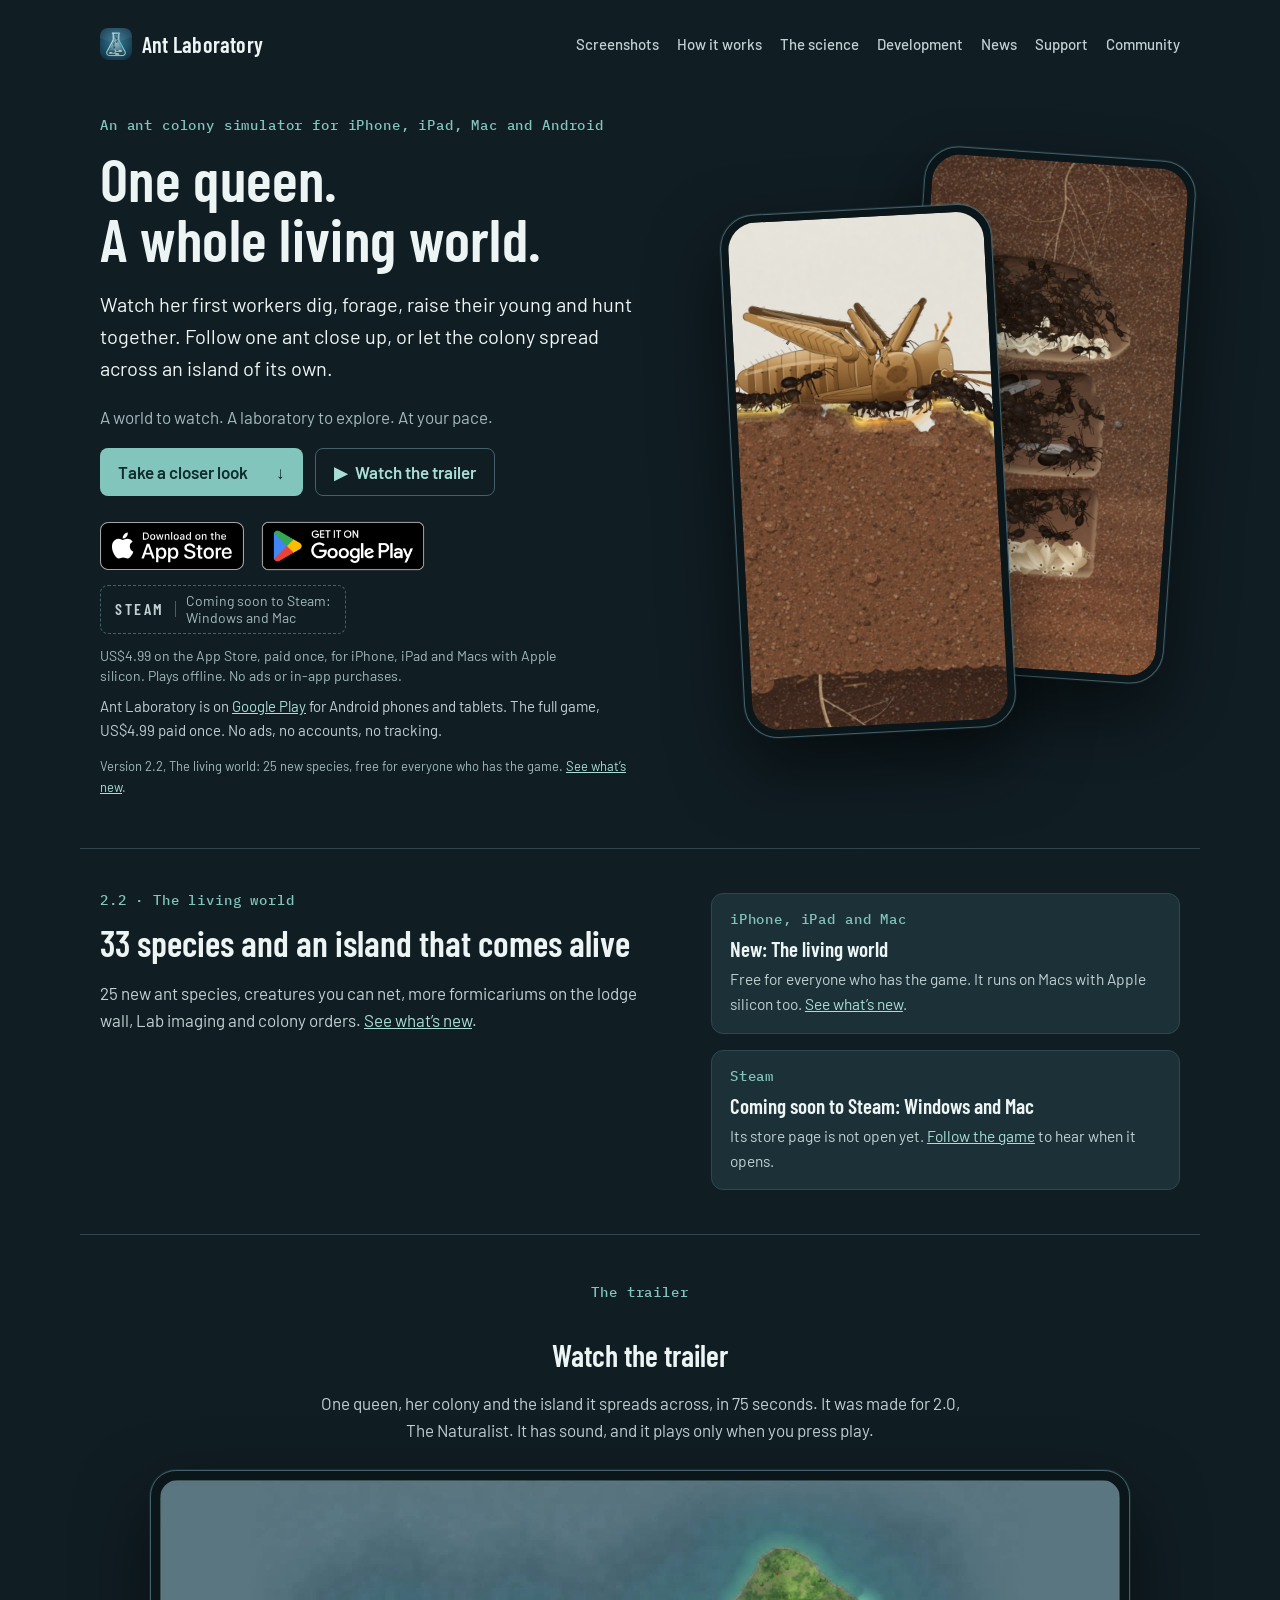
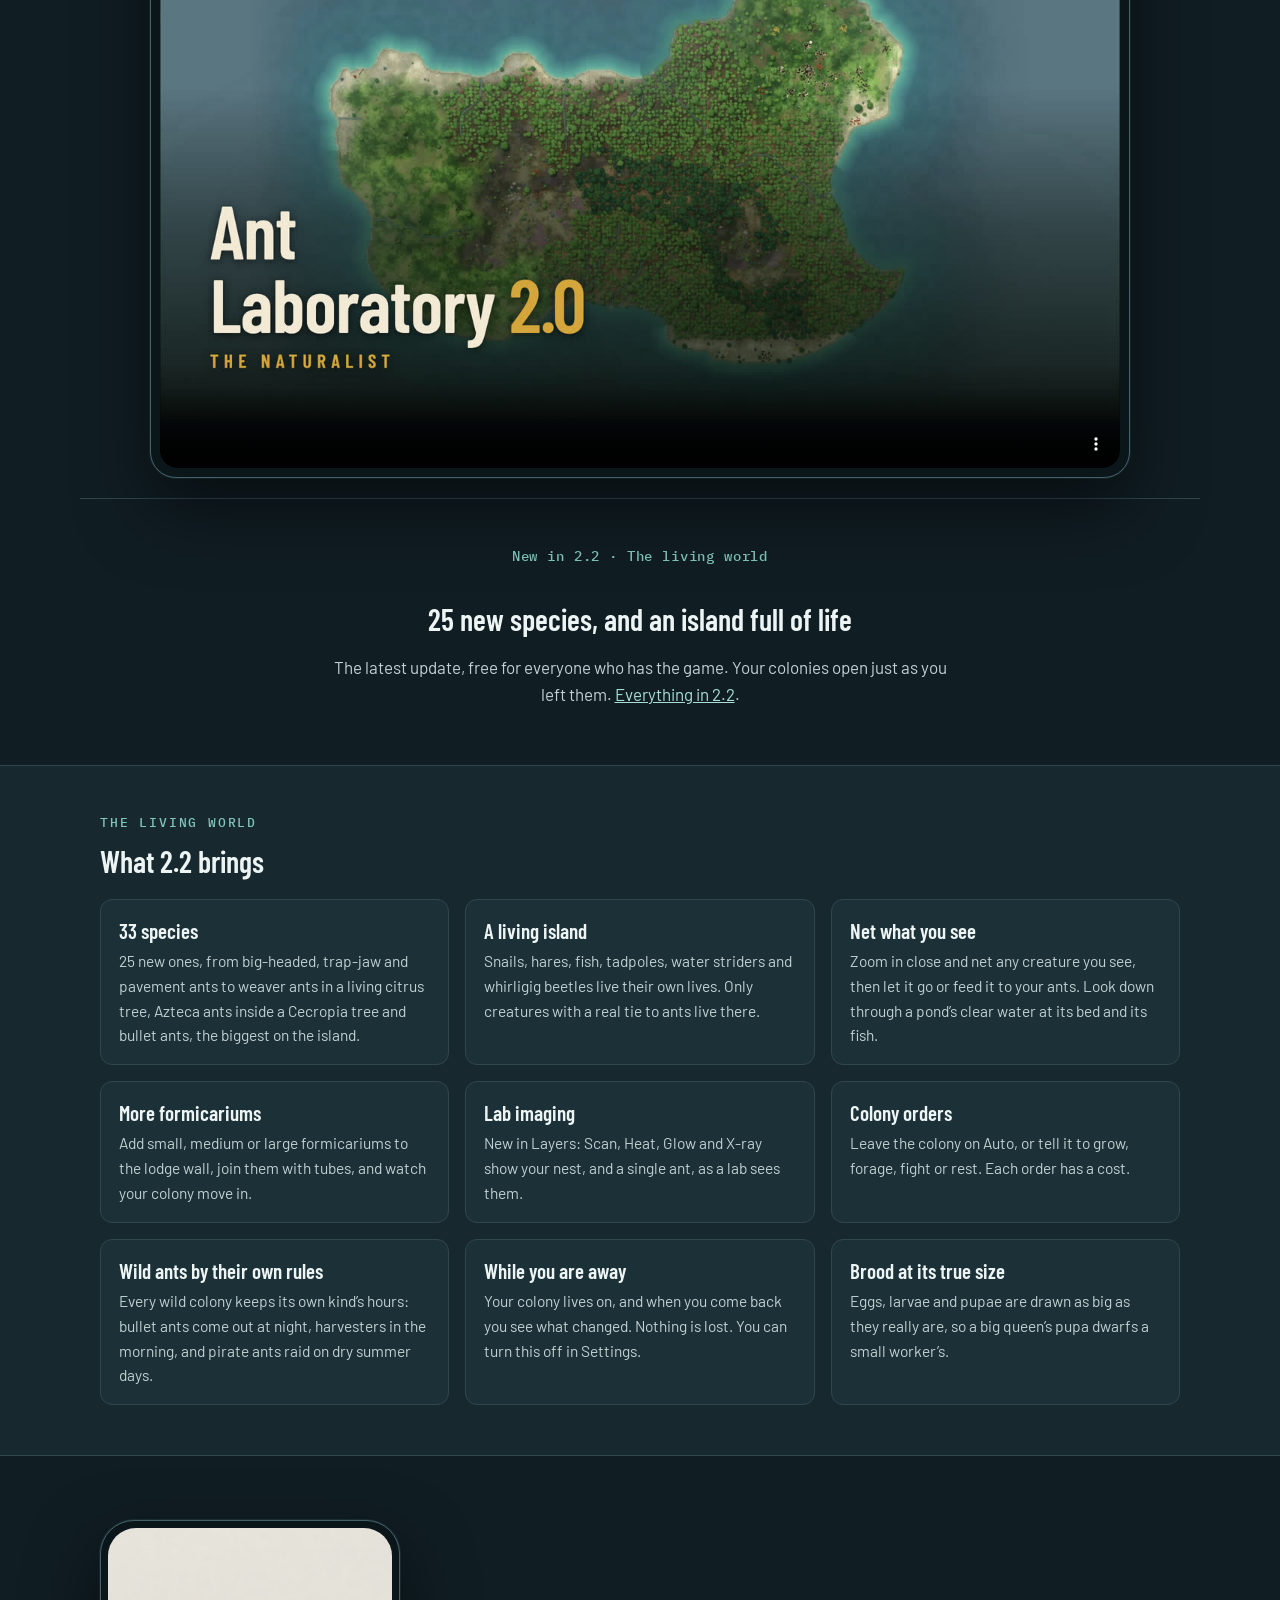
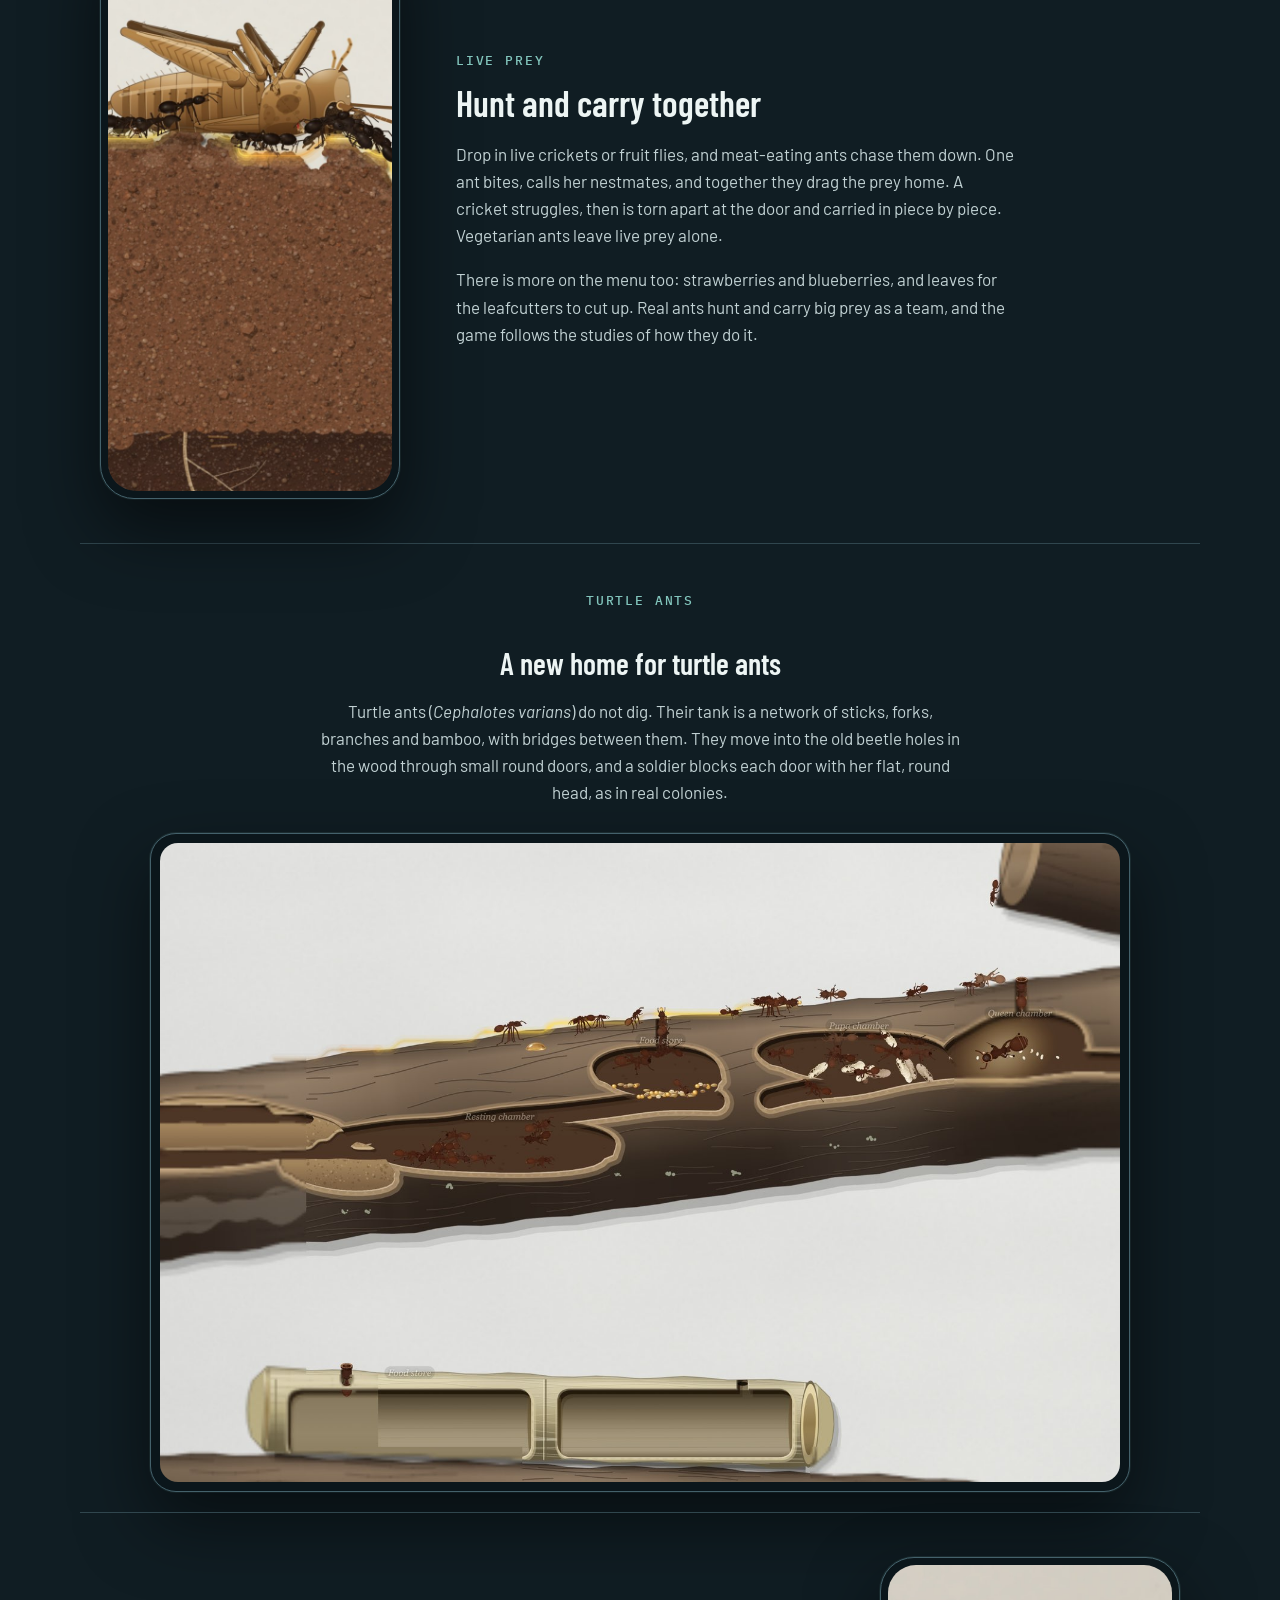
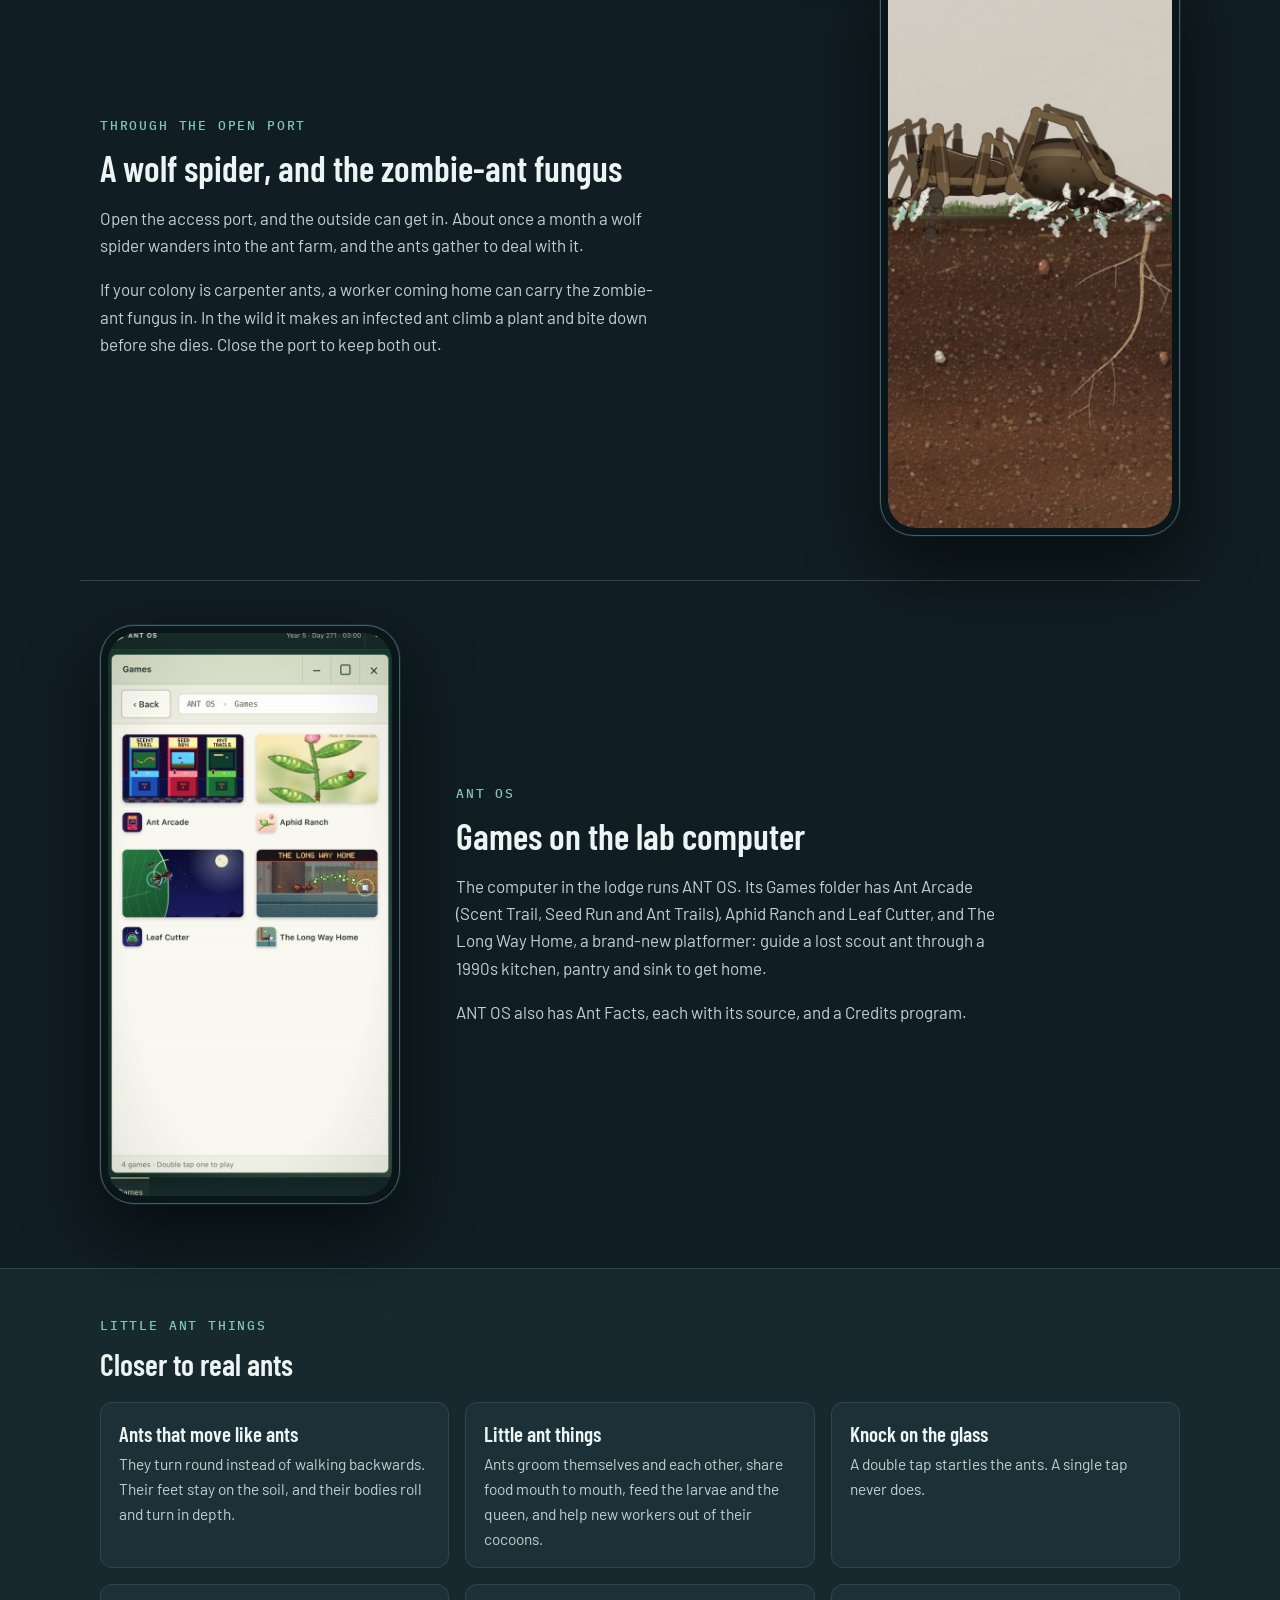
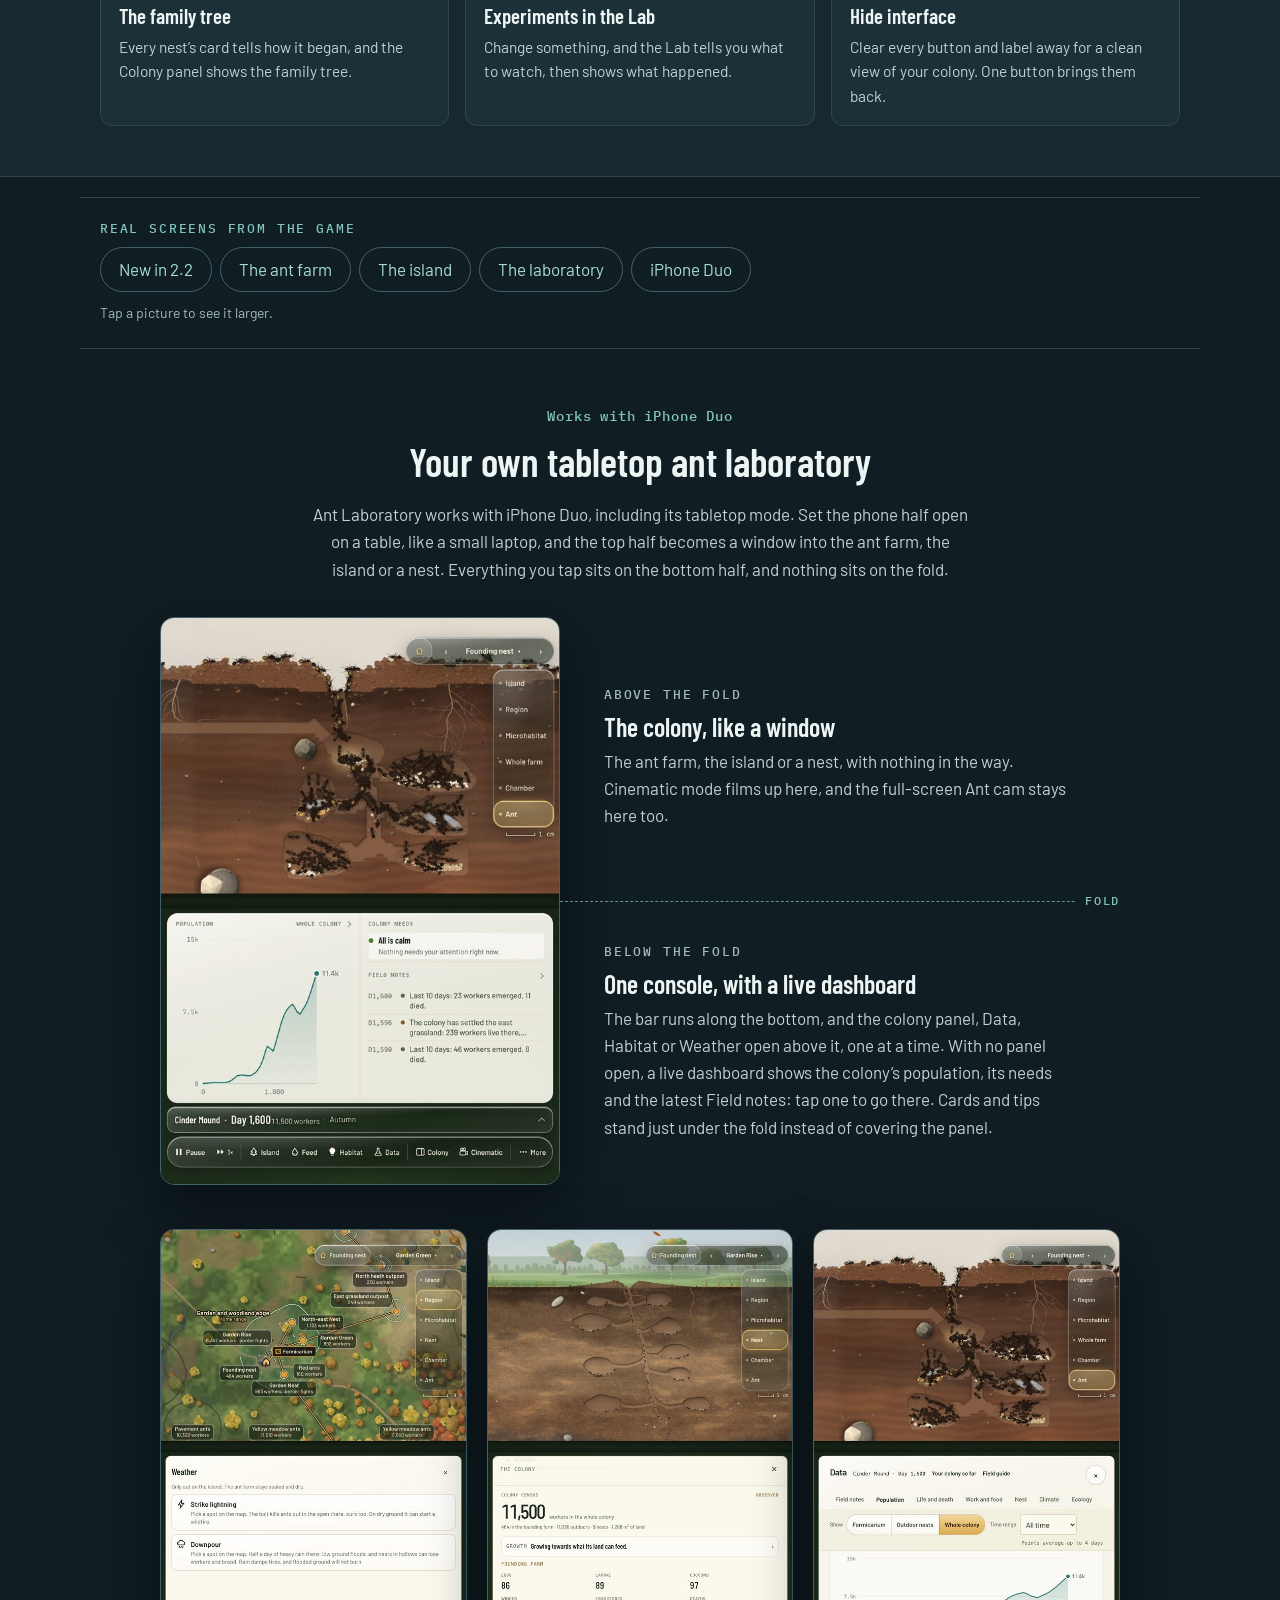
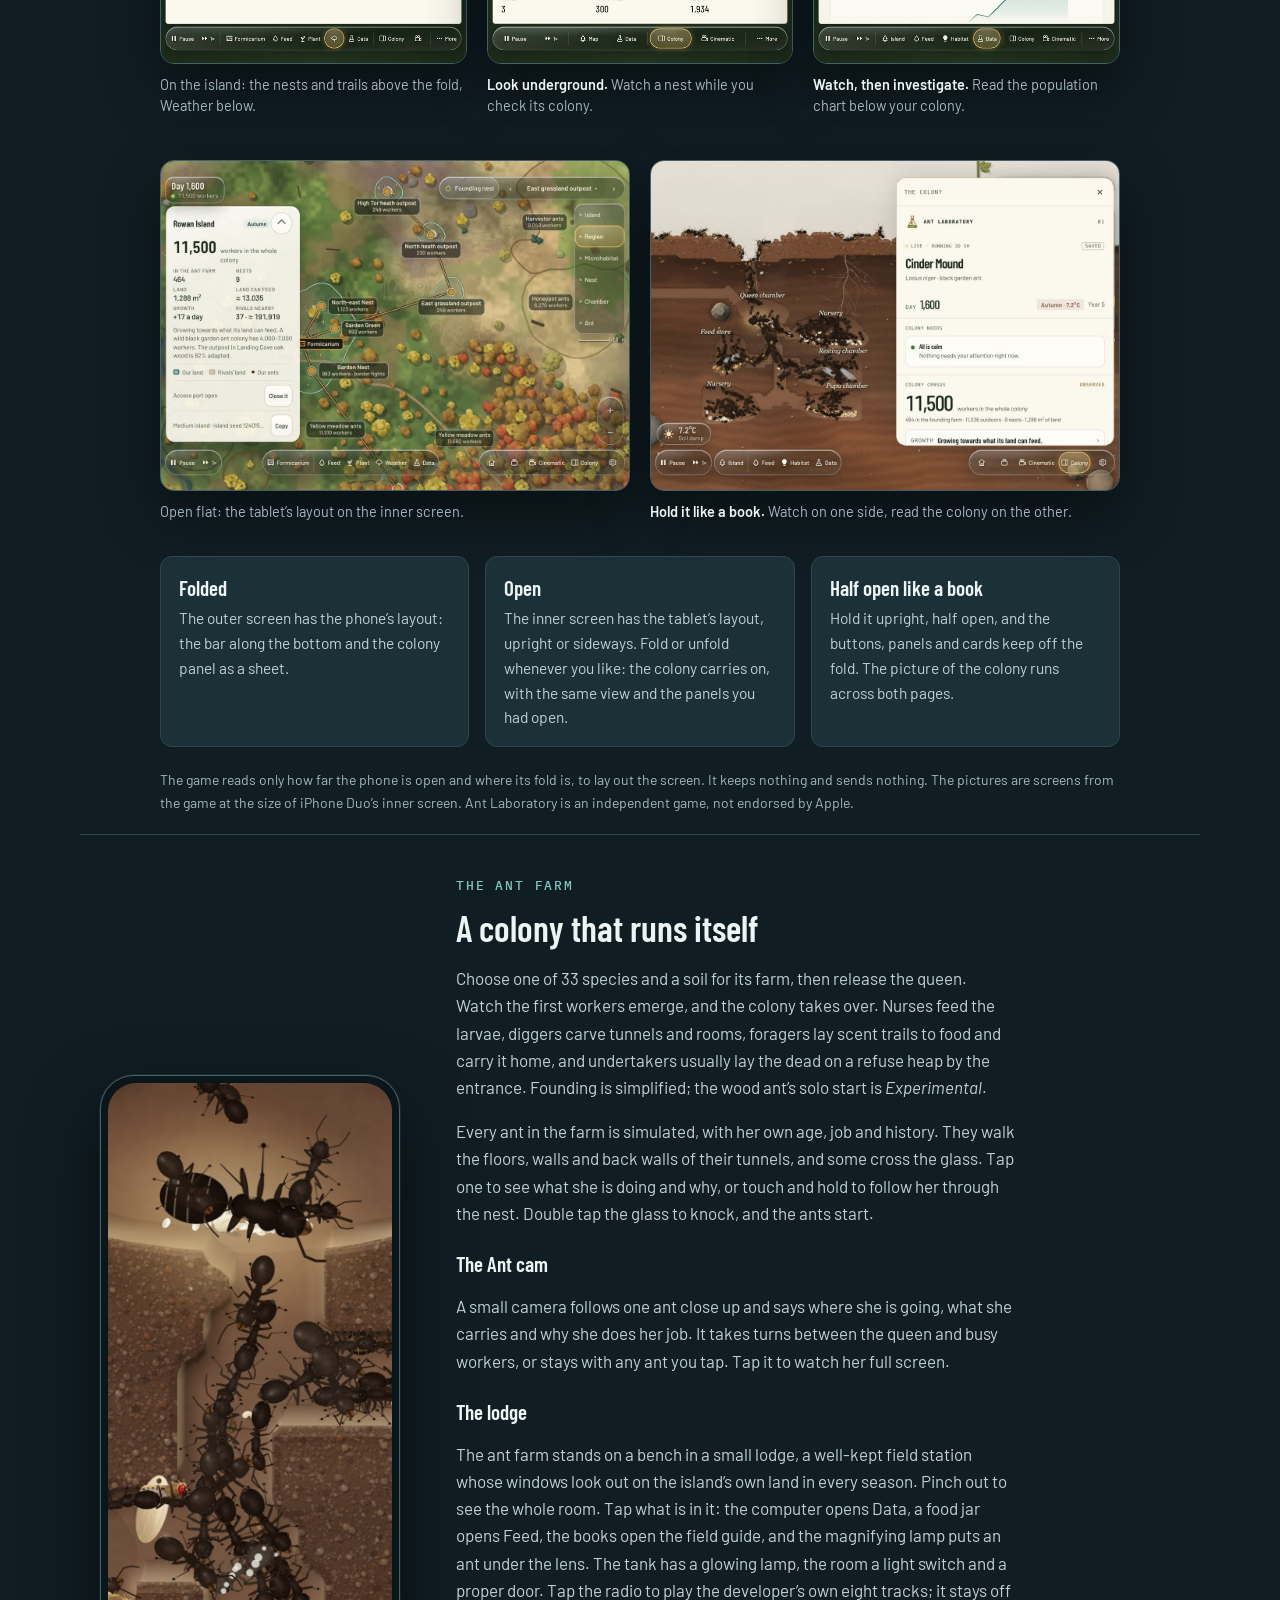
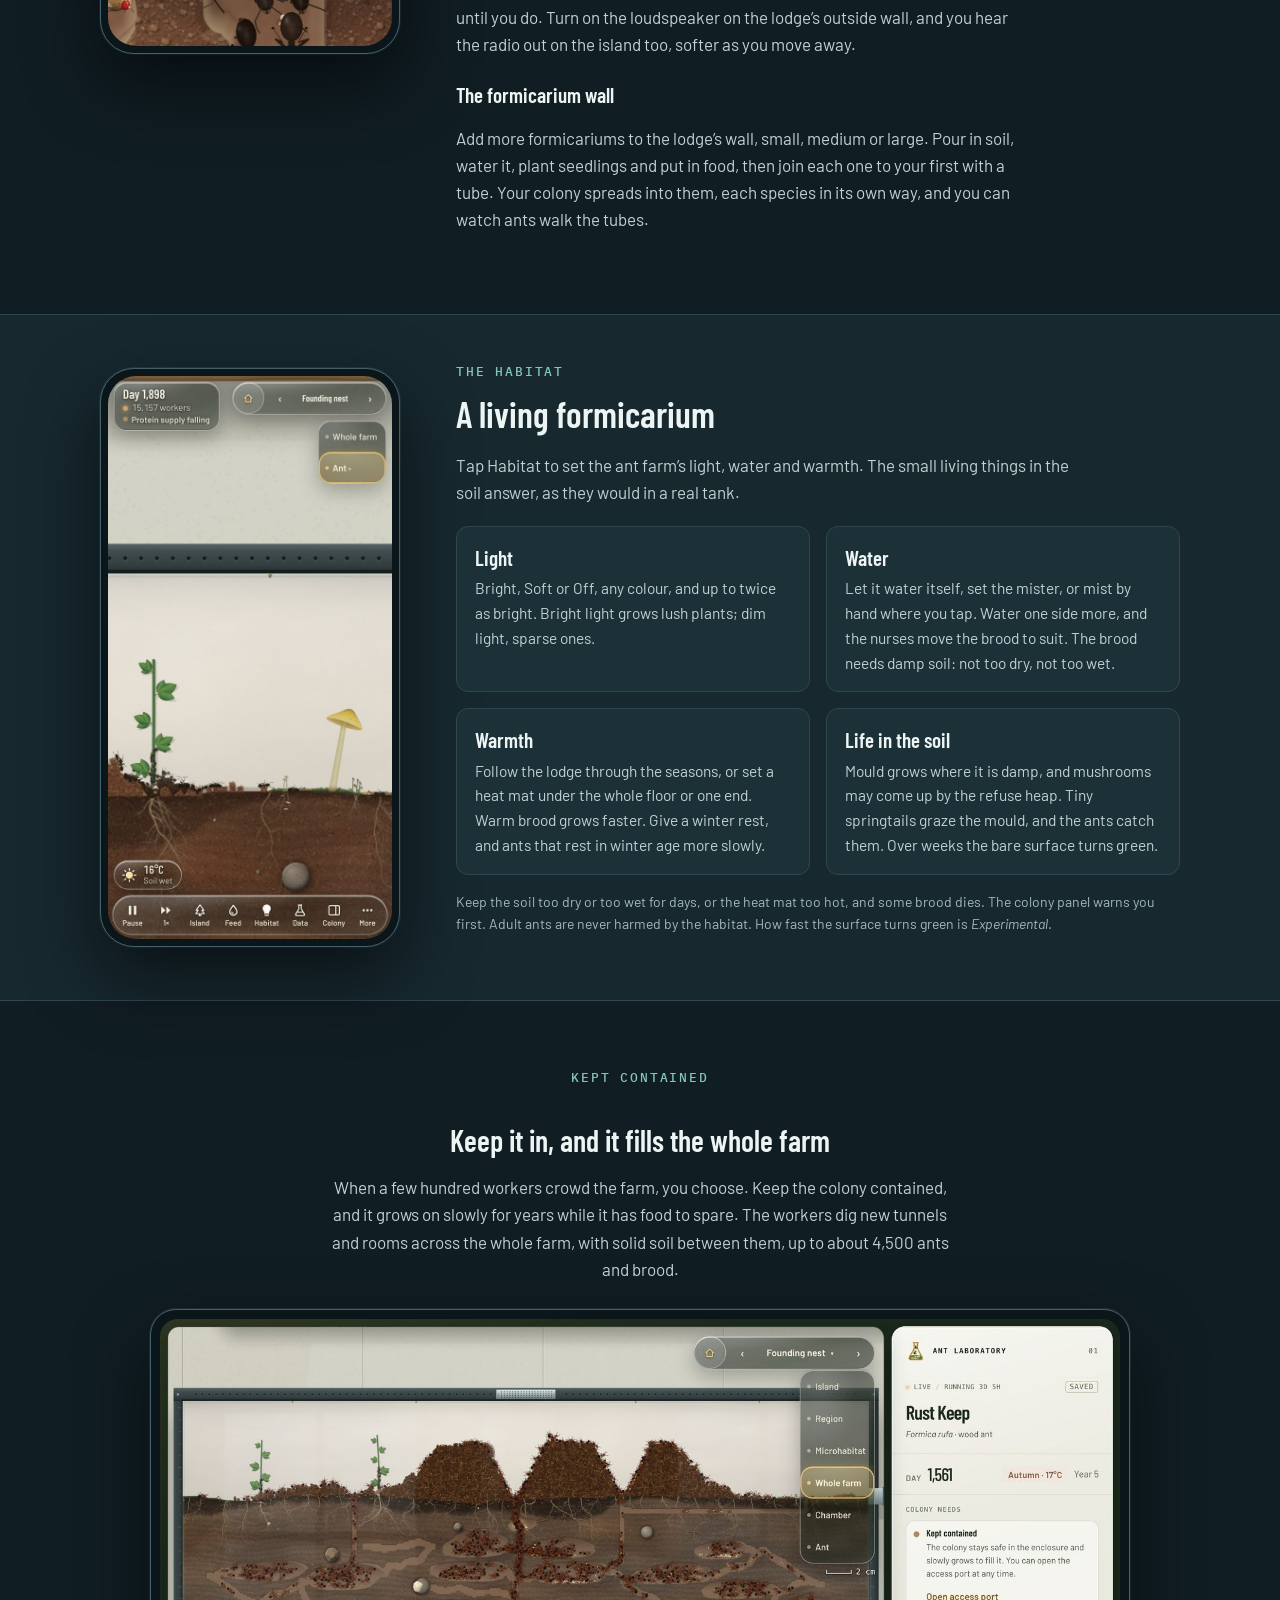
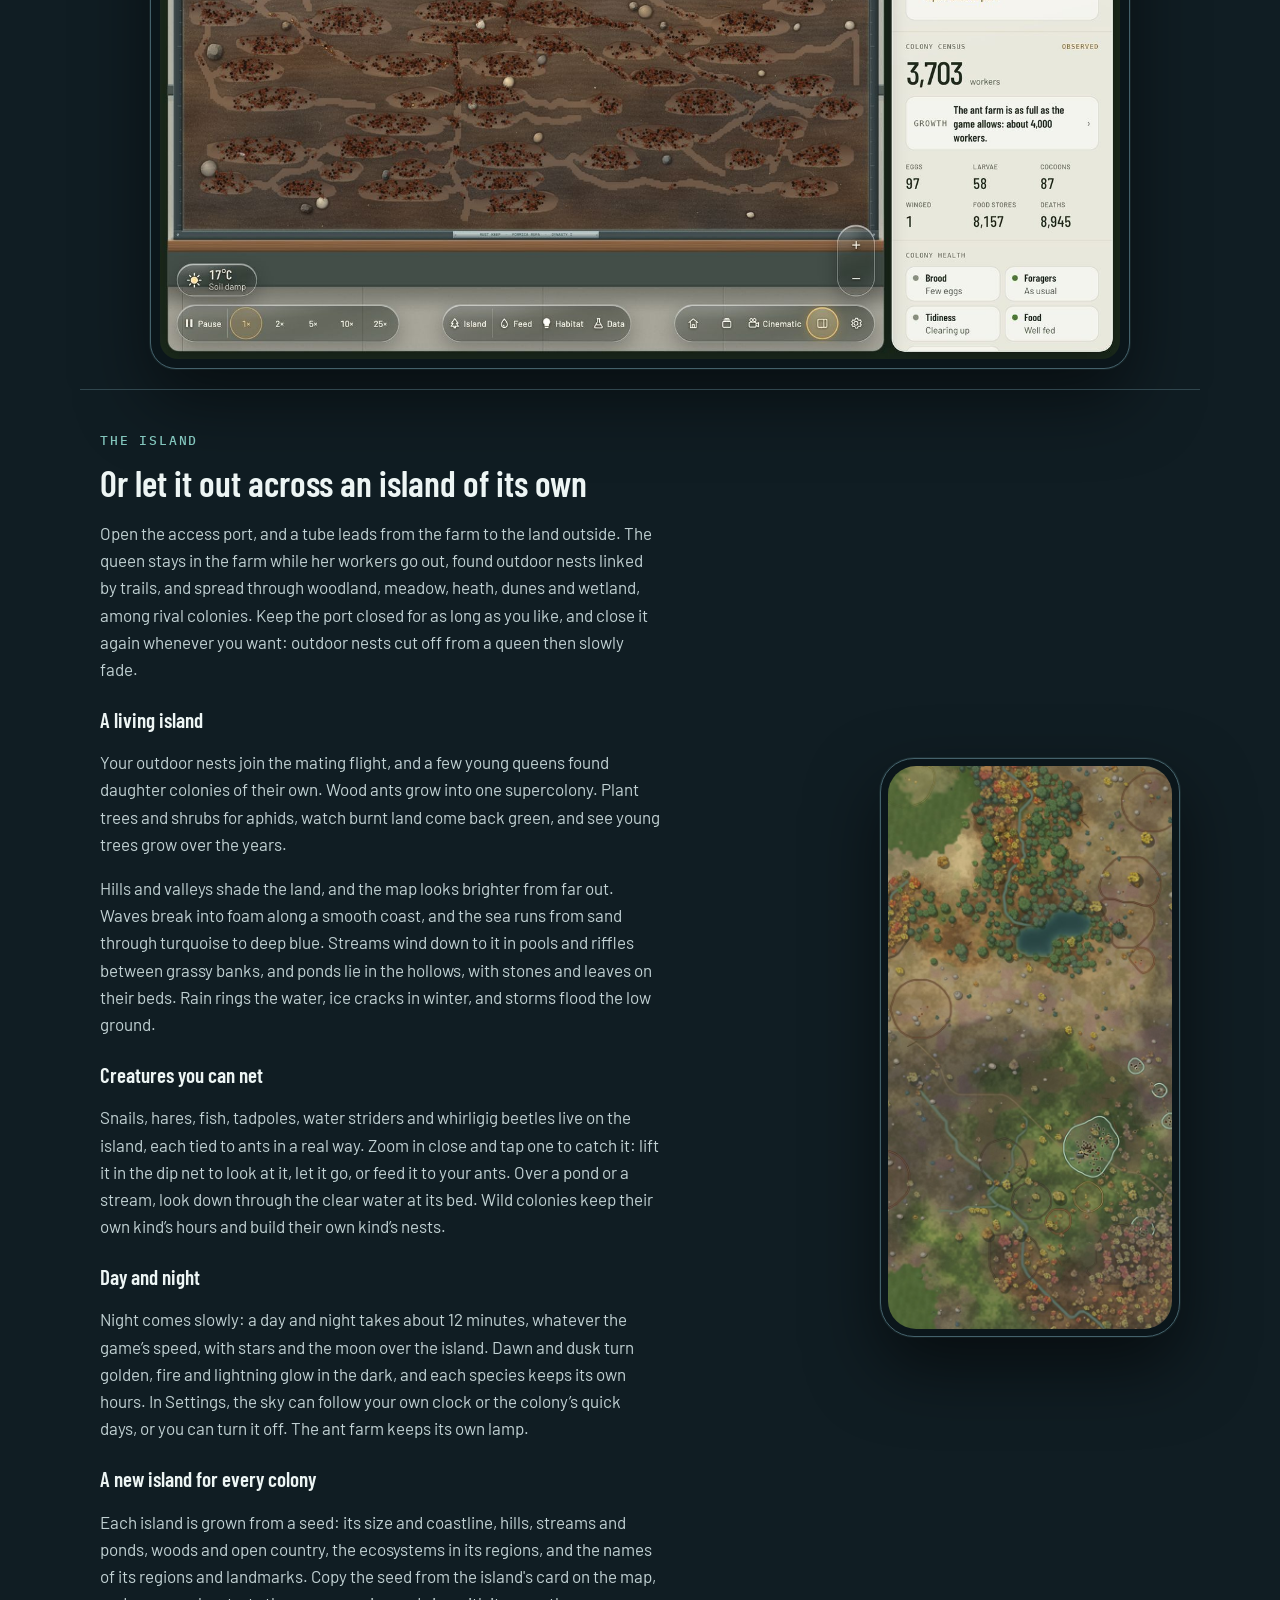
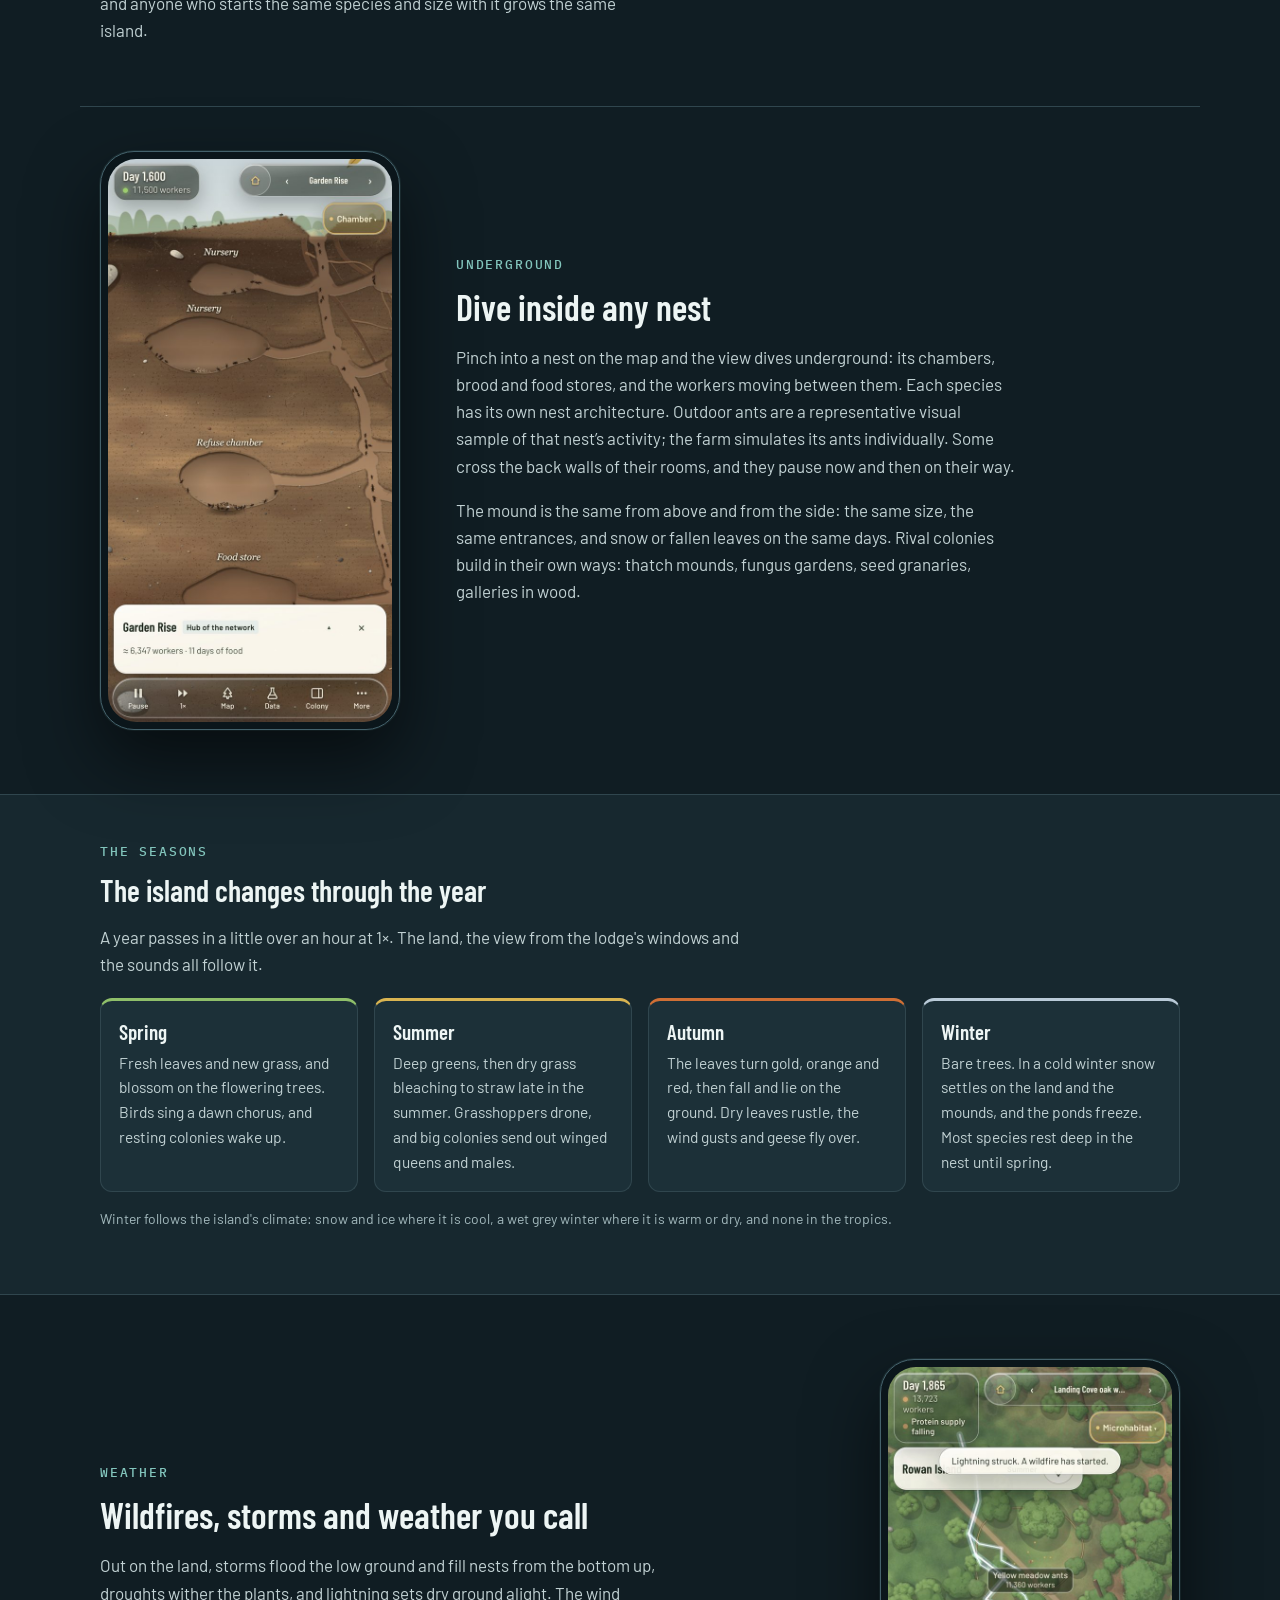
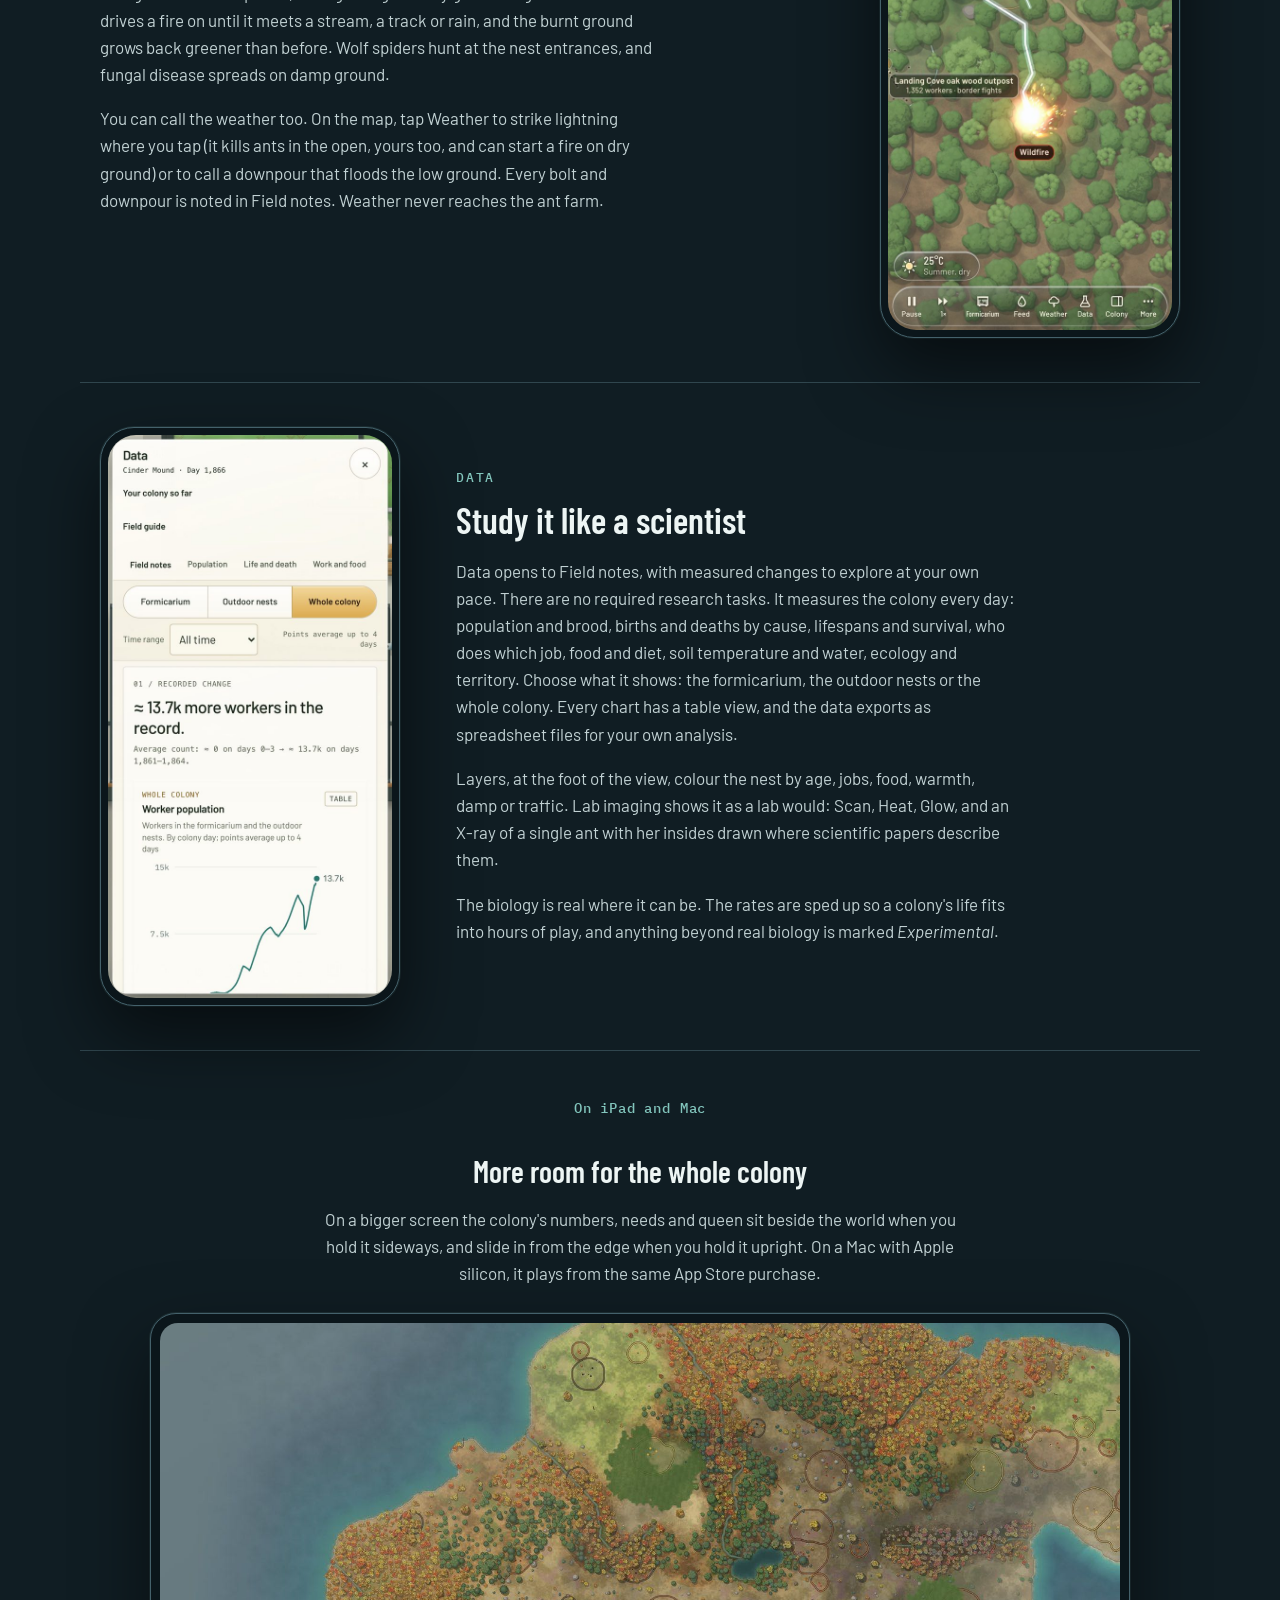
==== commit 84395783: "Ant Laboratory website" ====
--- a/index.html
+++ b/index.html
@@ -4,7 +4,7 @@
 <meta charset="utf-8">
 <meta name="viewport" content="width=device-width, initial-scale=1">
 <title>Ant Laboratory — Ant colony simulator for iPhone, iPad, Mac &amp; Android</title>
-<meta name="description" content="Raise a living ant colony from one queen: eight real species, ants that hunt together, an island to explore and a laboratory to study it all. For iPhone, iPad and Apple-silicon Macs, and Android.">
+<meta name="description" content="Raise a living ant colony from one queen: 33 real species, a living island to explore and a laboratory to study it all. For iPhone, iPad and Apple-silicon Macs, and Android.">
 <link rel="canonical" href="https://www.antlaboratory.com/">
 <meta name="theme-color" content="#101d23">
 <link rel="icon" href="favicon.svg?v=b617176d5f56" type="image/svg+xml">
@@ -54,7 +54,7 @@
         <p class="fine get-fine"><span data-price>US$4.99</span> on the App Store, paid once, for iPhone, iPad and Macs with Apple silicon. Plays offline. No ads or in-app purchases.</p>
         <p class="hero-also">Ant Laboratory is on <a data-link="play" href="https://play.google.com/store/apps/details?id=com.antlaboratory.app" rel="noopener">Google Play</a> for Android phones and tablets. The full game, US$4.99 paid once. No ads, no accounts, no tracking.</p>
       </section>
-      <p class="release-note" data-release-note>Version 2.1.2, Fall Harvest, is now on the App Store and Google Play. <a href="whats-new.html">See what’s new</a>.</p>
+      <p class="release-note" data-release-note>Version 2.2, The living world: 25 new species, free for everyone who has the game. <a href="whats-new.html">See what’s new</a>.</p>
     </div>
     <div class="hero-p">
       <figure class="phone back"><a class="shot-link" data-shot href="img/phone-colony-21.jpg"><img src="img/phone-colony-21.jpg" width="600" height="1190" alt="Inside the ant farm: black ants crowd three rooms dug one above another, with piles of white brood along their floors."></a></figure>
@@ -64,12 +64,12 @@
 
   <section class="platforms wrap-w">
     <div>
-      <p class="kick name">Fall Harvest</p>
-      <h2>Meet the honeypot ants</h2>
-      <p>Living honey pots, a stacked tank of red sand, smoother big colonies, the Keeper’s Handbook and World 4 of The Long Way Home. <a href="whats-new.html">See what’s new</a>.</p>
+      <p class="kick name">2.2 · The living world</p>
+      <h2>33 species and an island that comes alive</h2>
+      <p>25 new ant species, creatures you can net, more formicariums on the lodge wall, Lab imaging and colony orders. <a href="whats-new.html">See what’s new</a>.</p>
     </div>
     <div class="plat-more">
-      <div class="card"><p class="kick name">iPhone, iPad and Mac</p><h3>Out now: Fall Harvest</h3><p>Honeypot ants and their living honey pots, free for everyone who has the game. It runs on Macs with Apple silicon too. <a href="whats-new.html">See what’s new</a>.</p></div>
+      <div class="card"><p class="kick name">iPhone, iPad and Mac</p><h3>New: The living world</h3><p>Free for everyone who has the game. It runs on Macs with Apple silicon too. <a href="whats-new.html">See what’s new</a>.</p></div>
       <div class="card"><p class="kick name">Steam</p><h3>Coming soon to Steam: Windows and Mac</h3><p>Its store page is not open yet. <a href="#follow">Follow the game</a> to hear when it opens.</p></div>
     </div>
   </section>
@@ -88,9 +88,27 @@
   </section>
 
   <section class="showcase wrap-w" id="new">
-    <p class="kick name">New in 2.1 · Hunters &amp; Gatherers</p>
-    <h2>Ants that hunt, a seventh species and games in the lodge</h2>
-    <p>The latest update, free for everyone who has the game. Your colonies open just as you left them. <a href="whats-new.html">Everything in 2.1</a>.</p>
+    <p class="kick name">New in 2.2 · The living world</p>
+    <h2>25 new species, and an island full of life</h2>
+    <p>The latest update, free for everyone who has the game. Your colonies open just as you left them. <a href="whats-new.html">Everything in 2.2</a>.</p>
+  </section>
+
+  <section class="band">
+    <div class="wrap-w">
+      <p class="kick">The living world</p>
+      <h2>What 2.2 brings</h2>
+      <div class="grid3">
+        <div class="card"><h3>33 species</h3><p>25 new ones, from big-headed, trap-jaw and pavement ants to weaver ants in a living citrus tree, Azteca ants inside a Cecropia tree and bullet ants, the biggest on the island.</p></div>
+        <div class="card"><h3>A living island</h3><p>Snails, hares, fish, tadpoles, water striders and whirligig beetles live their own lives. Only creatures with a real tie to ants live there.</p></div>
+        <div class="card"><h3>Net what you see</h3><p>Zoom in close and net any creature you see, then let it go or feed it to your ants. Look down through a pond’s clear water at its bed and its fish.</p></div>
+        <div class="card"><h3>More formicariums</h3><p>Add small, medium or large formicariums to the lodge wall, join them with tubes, and watch your colony move in.</p></div>
+        <div class="card"><h3>Lab imaging</h3><p>New in Layers: Scan, Heat, Glow and X-ray show your nest, and a single ant, as a lab sees them.</p></div>
+        <div class="card"><h3>Colony orders</h3><p>Leave the colony on Auto, or tell it to grow, forage, fight or rest. Each order has a cost.</p></div>
+        <div class="card"><h3>Wild ants by their own rules</h3><p>Every wild colony keeps its own kind’s hours: bullet ants come out at night, harvesters in the morning, and pirate ants raid on dry summer days.</p></div>
+        <div class="card"><h3>While you are away</h3><p>Your colony lives on, and when you come back you see what changed. Nothing is lost. You can turn this off in Settings.</p></div>
+        <div class="card"><h3>Brood at its true size</h3><p>Eggs, larvae and pupae are drawn as big as they really are, so a big queen’s pupa dwarfs a small worker’s.</p></div>
+      </div>
+    </div>
   </section>
 
   <section class="feat wrap-w" id="hunt">
@@ -104,7 +122,7 @@
   </section>
 
   <section class="showcase wrap-w" id="turtle">
-    <p class="kick">The seventh species</p>
+    <p class="kick">Turtle ants</p>
     <h2>A new home for turtle ants</h2>
     <p>Turtle ants (<i>Cephalotes varians</i>) do not dig. Their tank is a network of sticks, forks, branches and bamboo, with bridges between them. They move into the old beetle holes in the wood through small round doors, and a soldier blocks each door with her flat, round head, as in real colonies.</p>
     <figure class="tablet"><a class="shot-link" data-shot href="img/ipad-turtle-21.jpg"><img src="img/ipad-turtle-21.jpg" width="1600" height="1066" loading="lazy" alt="Ant Laboratory on iPad: rusty-brown turtle ants walk along a branch with rooms carved inside it, above a hollow piece of bamboo."></a></figure>
@@ -132,7 +150,7 @@
 
   <section class="band">
     <div class="wrap-w">
-      <p class="kick">Also in 2.1</p>
+      <p class="kick">Little ant things</p>
       <h2>Closer to real ants</h2>
       <div class="grid3">
         <div class="card"><h3>Ants that move like ants</h3><p>They turn round instead of walking backwards. Their feet stay on the soil, and their bodies roll and turn in depth.</p></div>
@@ -147,7 +165,7 @@
 
   <nav class="screenshot-nav wrap-w" id="screenshots" aria-label="Explore the screenshots">
     <p class="kick">Real screens from the game</p>
-    <div><a href="#new">New in 2.1</a><a href="#farm">The ant farm</a><a href="#island">The island</a><a href="#data">The laboratory</a><a href="#duo">iPhone Duo</a></div>
+    <div><a href="#new">New in 2.2</a><a href="#farm">The ant farm</a><a href="#island">The island</a><a href="#data">The laboratory</a><a href="#duo">iPhone Duo</a></div>
     <p class="fine">Tap a picture to see it larger.</p>
   </nav>
 
@@ -194,12 +212,14 @@
     <div class="t">
       <p class="kick">The ant farm</p>
       <h2>A colony that runs itself</h2>
-      <p>Choose one of seven species and a soil for its farm, then release the queen. Watch the first workers emerge, and the colony takes over. Nurses feed the larvae, diggers carve tunnels and rooms, foragers lay scent trails to food and carry it home, and undertakers usually lay the dead on a refuse heap by the entrance. Founding is simplified; the wood ant’s solo start is <i>Experimental</i>.</p>
+      <p>Choose one of 33 species and a soil for its farm, then release the queen. Watch the first workers emerge, and the colony takes over. Nurses feed the larvae, diggers carve tunnels and rooms, foragers lay scent trails to food and carry it home, and undertakers usually lay the dead on a refuse heap by the entrance. Founding is simplified; the wood ant’s solo start is <i>Experimental</i>.</p>
       <p>Every ant in the farm is simulated, with her own age, job and history. They walk the floors, walls and back walls of their tunnels, and some cross the glass. Tap one to see what she is doing and why, or touch and hold to follow her through the nest. Double tap the glass to knock, and the ants start.</p>
       <h3>The Ant cam</h3>
       <p>A small camera follows one ant close up and says where she is going, what she carries and why she does her job. It takes turns between the queen and busy workers, or stays with any ant you tap. Tap it to watch her full screen.</p>
       <h3>The lodge</h3>
       <p>The ant farm stands on a bench in a small lodge, a well-kept field station whose windows look out on the island’s own land in every season. Pinch out to see the whole room. Tap what is in it: the computer opens Data, a food jar opens Feed, the books open the field guide, and the magnifying lamp puts an ant under the lens. The tank has a glowing lamp, the room a light switch and a proper door. Tap the radio to play the developer’s own eight tracks; it stays off until you do. Turn on the loudspeaker on the lodge’s outside wall, and you hear the radio out on the island too, softer as you move away.</p>
+      <h3>The formicarium wall</h3>
+      <p>Add more formicariums to the lodge’s wall, small, medium or large. Pour in soil, water it, plant seedlings and put in food, then join each one to your first with a tube. Your colony spreads into them, each species in its own way, and you can watch ants walk the tubes.</p>
     </div>
   </section>
 
@@ -237,6 +257,8 @@
       <h3>A living island</h3>
       <p>Your outdoor nests join the mating flight, and a few young queens found daughter colonies of their own. Wood ants grow into one supercolony. Plant trees and shrubs for aphids, watch burnt land come back green, and see young trees grow over the years.</p>
       <p>Hills and valleys shade the land, and the map looks brighter from far out. Waves break into foam along a smooth coast, and the sea runs from sand through turquoise to deep blue. Streams wind down to it in pools and riffles between grassy banks, and ponds lie in the hollows, with stones and leaves on their beds. Rain rings the water, ice cracks in winter, and storms flood the low ground.</p>
+      <h3>Creatures you can net</h3>
+      <p>Snails, hares, fish, tadpoles, water striders and whirligig beetles live on the island, each tied to ants in a real way. Zoom in close and tap one to catch it: lift it in the dip net to look at it, let it go, or feed it to your ants. Over a pond or a stream, look down through the clear water at its bed. Wild colonies keep their own kind’s hours and build their own kind’s nests.</p>
       <h3>Day and night</h3>
       <p>Night comes slowly: a day and night takes about 12 minutes, whatever the game’s speed, with stars and the moon over the island. Dawn and dusk turn golden, fire and lightning glow in the dark, and each species keeps its own hours. In Settings, the sky can follow your own clock or the colony’s quick days, or you can turn it off. The ant farm keeps its own lamp.</p>
       <h3>A new island for every colony</h3>
@@ -285,6 +307,7 @@
       <p class="kick">Data</p>
       <h2>Study it like a scientist</h2>
       <p>Data opens to Field notes, with measured changes to explore at your own pace. There are no required research tasks. It measures the colony every day: population and brood, births and deaths by cause, lifespans and survival, who does which job, food and diet, soil temperature and water, ecology and territory. Choose what it shows: the formicarium, the outdoor nests or the whole colony. Every chart has a table view, and the data exports as spreadsheet files for your own analysis.</p>
+      <p>Layers, at the foot of the view, colour the nest by age, jobs, food, warmth, damp or traffic. Lab imaging shows it as a lab would: Scan, Heat, Glow, and an X-ray of a single ant with her insides drawn where scientific papers describe them.</p>
       <p>The biology is real where it can be. The rates are sped up so a colony's life fits into hours of play, and anything beyond real biology is marked <i>Experimental</i>.</p>
     </div>
   </section>
@@ -303,10 +326,10 @@
       <p class="kick">Observation</p>
       <h2>Watch, inspect, investigate</h2>
       <div class="grid3">
-        <div class="card"><h3>Observer</h3><p>Relax and watch. The feeder keeps the colony fed, and it makes its own decisions.</p></div>
+        <div class="card"><h3>Observer</h3><p>Relax and watch. The feeder keeps the colony fed, and it makes its own decisions. Or feed it yourself, and give it orders.</p></div>
         <div class="card"><h3>Inspect</h3><p>Follow a worker, examine her under the lens, look inside a chamber and see where food goes. The field guide shows each species at true size.</p></div>
         <div class="card"><h3>Investigate</h3><p>Start with Field notes, compare the charts and export the records. Each change you make is flagged on the charts: add your own notes and compare before and after.</p></div>
-        <div class="card"><h3>Your pace</h3><p>At 1× a colony day passes in 12 seconds; go up to 25× faster, or pause. When you leave, it waits right where you left it.</p></div>
+        <div class="card"><h3>Your pace</h3><p>At 1× a colony day passes in 12 seconds; go up to 25× faster, or pause. While you are away it lives on, and you see what changed when you come back. You can turn this off.</p></div>
         <div class="card"><h3>Quiet sounds</h3><p>Wind, rain, insects, birds, streams and surf follow the place, the season and the weather. Most are recordings the developer made. Very close to the glass, you hear the ants rustle through the soil.</p></div>
         <div class="card"><h3>The lodge radio</h3><p>The only music comes from a radio on the bench: eight tracks of the developer’s own. It stays off until you tap it. Turn on its loudspeaker to hear it on the island near the lodge.</p></div>
         <div class="card"><h3>Cinematic mode</h3><p>Hold your chosen view or tour the formicarium. Once the access port is open, tour the whole colony too. Optional summaries describe what is happening. Touch the screen to return to your controls.</p></div>
@@ -320,18 +343,44 @@
   </section>
 
   <section class="species-s wrap-w">
-    <p class="kick">Seven species</p>
+    <p class="kick">33 species</p>
     <h2>Each with its own nest, diet and habits</h2>
     <ul class="species">
-      <li><b>Black garden ant</b><i>Lasius niger</i><span>Farms aphids for honeydew at a garden's edge.</span></li>
+      <li><b>Black garden ant</b><i>Lasius niger</i><span>Farms aphids for honeydew at a garden’s edge.</span></li>
       <li><b>Fire ant</b><i>Solenopsis invicta</i><span>Small, fierce and fast-growing; in a flood the workers form rafts.</span></li>
       <li><b>Wood ant</b><i>Formica rufa</i><span>Builds a thatch mound; colonies may have one queen or several.</span></li>
       <li><b>Leafcutter ant</b><i>Atta sexdens</i><span>Cuts leaves to grow a fungus garden, from tiny gardeners to big soldiers.</span></li>
       <li><b>Carpenter ant</b><i>Camponotus pennsylvanicus</i><span>Carves its galleries in rotting wood; big, slow and patient.</span></li>
       <li><b>Harvester ant</b><i>Pogonomyrmex barbatus</i><span>Gathers seeds into granaries on dry grassland.</span></li>
       <li><b>Turtle ant</b><i>Cephalotes varians</i><span>Lives in hollow twigs and branches; soldiers plug the doors with their flat heads.</span></li>
+      <li><b>Honeypot ant</b><i>Myrmecocystus mimicus</i><span>Some workers swell with sugar into living honey pots.</span></li>
+      <li><b>Green-head ant</b><i>Rhytidoponera metallica</i><span>Flashes green, blue and purple in the sun.</span></li>
+      <li><b>Daceton ant</b><i>Daceton armigerum</i><span>Big orange tree hunters whose jaws lock open almost flat.</span></li>
+      <li><b>Winter ant</b><i>Prenolepis imparis</i><span>Forages in the cold and seals its nest in summer.</span></li>
+      <li><b>Big-headed ant</b><i>Pheidole megacephala</i><span>Big-headed majors stay home and crack seeds.</span></li>
+      <li><b>Trap-jaw ant</b><i>Odontomachus bauri</i><span>Snaps its open jaws shut on a fly faster than you can blink.</span></li>
+      <li><b>Pavement ant</b><i>Tetramorium immigrans</i><span>Fights big spring battles with the next colony, but few ants die.</span></li>
+      <li><b>Winnow ant</b><i>Aphaenogaster rudis</i><span>Eats the fatty cap of a seed and throws the seed out whole.</span></li>
+      <li><b>Red ant</b><i>Myrmica rubra</i><span>Many queens share a nest in damp meadows.</span></li>
+      <li><b>Marsh red ant</b><i>Myrmica scabrinodis</i><span>Makes its small nests in bogs and wet heath.</span></li>
+      <li><b>Yellow meadow ant</b><i>Lasius flavus</i><span>Lives underground and keeps root aphids in rooms of their own.</span></li>
+      <li><b>Silky ant</b><i>Formica fusca</i><span>Quick but timid: runs from raiders rather than fight.</span></li>
+      <li><b>Heath ant</b><i>Formica lemani</i><span>The dark, hairy twin of the silky ant, under stones on the heath.</span></li>
+      <li><b>Bog ant</b><i>Formica picea</i><span>Small and shining black, in a dome of moss in the bog.</span></li>
+      <li><b>Dune ant</b><i>Lasius psammophilus</i><span>Rules the bare sand of the dunes from below.</span></li>
+      <li><b>Black-backed meadow ant</b><i>Formica pratensis</i><span>A dark wood ant of meadows, with two flights each summer.</span></li>
+      <li><b>Blood-red pirate ant</b><i>Formica sanguinea</i><span>Raids other ants’ nests for their pupae on dry summer days.</span></li>
+      <li><b>Rough harvester ant</b><i>Pogonomyrmex rugosus</i><span>Gathers seeds along long trunk trails in the desert grassland.</span></li>
+      <li><b>Desert harvester ant</b><i>Veromessor pergandei</i><span>Its foragers march out in one long column.</span></li>
+      <li><b>Sand harvester ant</b><i>Pogonomyrmex badius</i><span>Digs its nest 3 metres down into the sand.</span></li>
+      <li><b>Indian harvester ant</b><i>Pheidole sykesii</i><span>Rings its door with walls of earth.</span></li>
+      <li><b>Pyramid ant</b><i>Dorymyrmex bicolor</i><span>Small, fast and red and black, on bare, sunny sand.</span></li>
+      <li><b>Crazy ant</b><i>Paratrechina longicornis</i><span>Tiny, dark and the fastest ant in the game.</span></li>
+      <li><b>Weaver ant</b><i>Oecophylla smaragdina</i><span>Sews leaves into nests in a living citrus tree.</span></li>
+      <li><b>Azteca ant</b><i>Azteca alfari</i><span>Lives only inside a living Cecropia tree.</span></li>
+      <li><b>Bullet ant</b><i>Paraponera clavata</i><span>The biggest ant on the island, out at night in the rainforest.</span></li>
     </ul>
-    <p class="soils">After the species, choose the soil for its farm, as you would for a real tank: garden loam, sand, clay, woodland humus, stony soil or wetland soil. Your species’ own soil is picked first. The soil changes only the look; the ants live and dig the same in every soil. Turtle ants don’t dig, so their tank of wood gets a floor to stand on instead.</p>
+    <p class="soils">After the species, choose the soil for its farm, as you would for a real tank: garden loam, sand, clay, woodland humus, stony soil or wetland soil. Your species’ own soil is picked first. The soil changes only the look; the ants live and dig the same in every soil. Ants that never dig, such as turtle, Daceton, weaver and Azteca ants, get a floor under their wood or tree instead.</p>
   </section>
 
   <section class="follow-s wrap-w" id="follow">
--- a/page.css
+++ b/page.css
@@ -315,6 +315,12 @@
   .platforms { padding-top: 34px; padding-bottom: 34px; }
   .grid2, .grid3, .grid4, .species, .contact, .pair { grid-template-columns: minmax(0, 1fr); }
   .merch { grid-template-columns: repeat(2, minmax(0, 1fr)); }
+  /* 33 species: two to a row, tighter, so the list stays a list and not a long scroll */
+  .species { grid-template-columns: repeat(2, minmax(0, 1fr)); gap: 8px; }
+  .species li { padding: 10px 11px; }
+  .species b { font-size: 17px; }
+  .species i { display: block; font-size: 13px; line-height: 1.3; margin-top: 2px; }
+  .species span { font-size: 14px; line-height: 1.35; }
   .promise h2, .duo-head h2 { font-size: 34px; }
   /* the links on a row of their own under the name, where they don't fit beside it */
   .nav { flex-wrap: wrap; gap: 6px 16px; padding-top: 16px; padding-bottom: 8px; }
